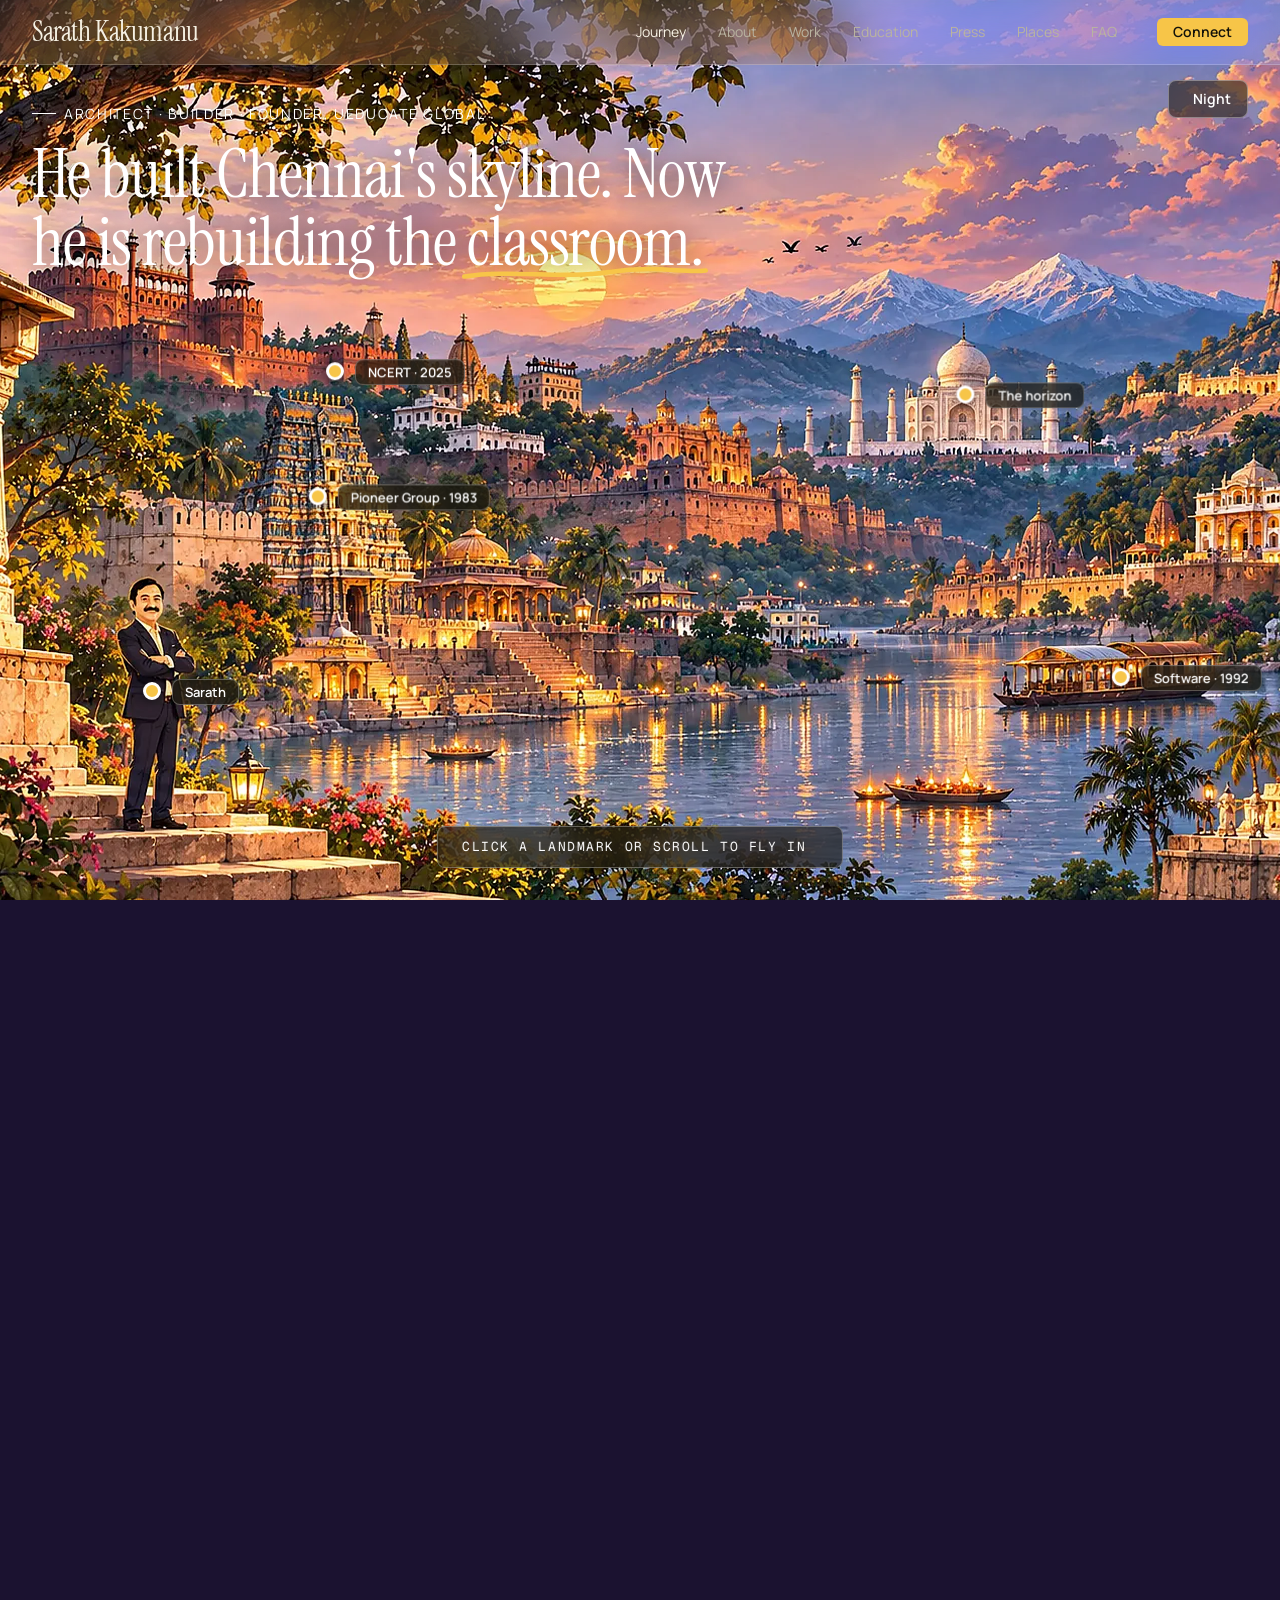
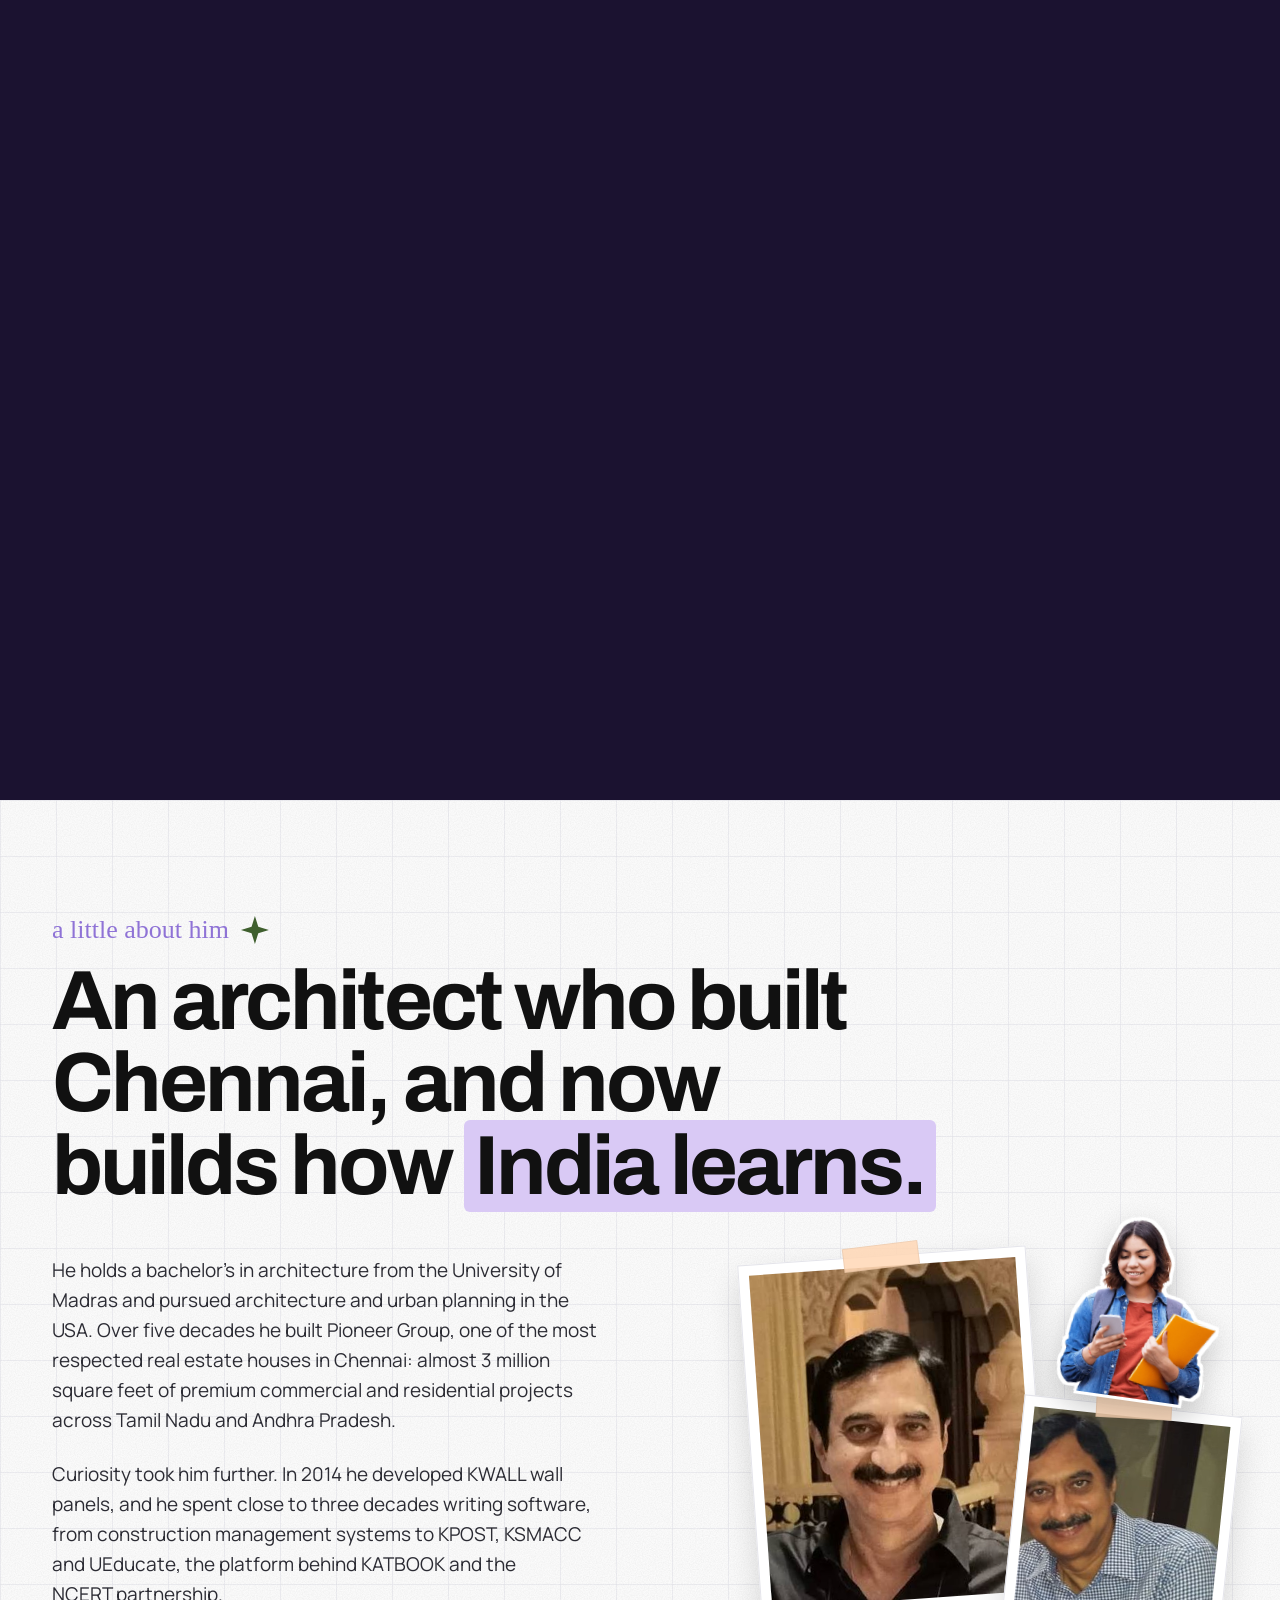
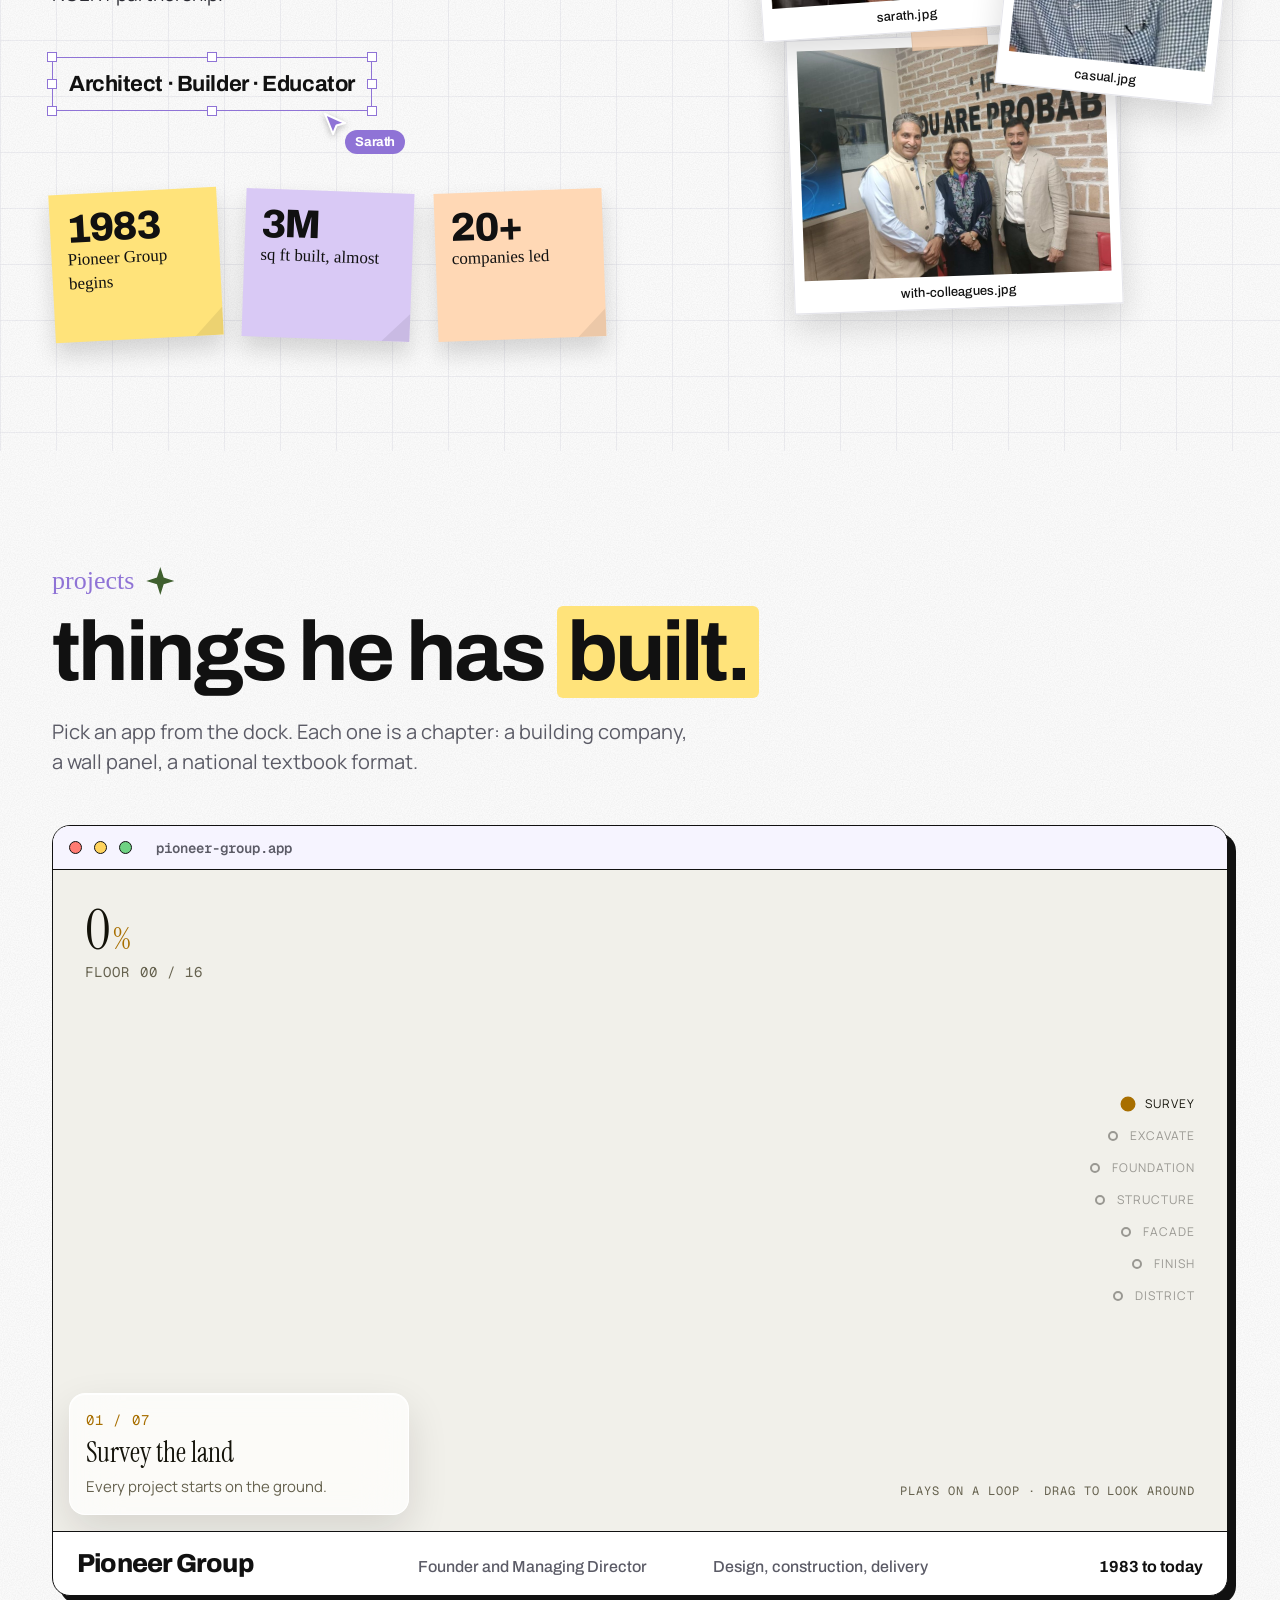
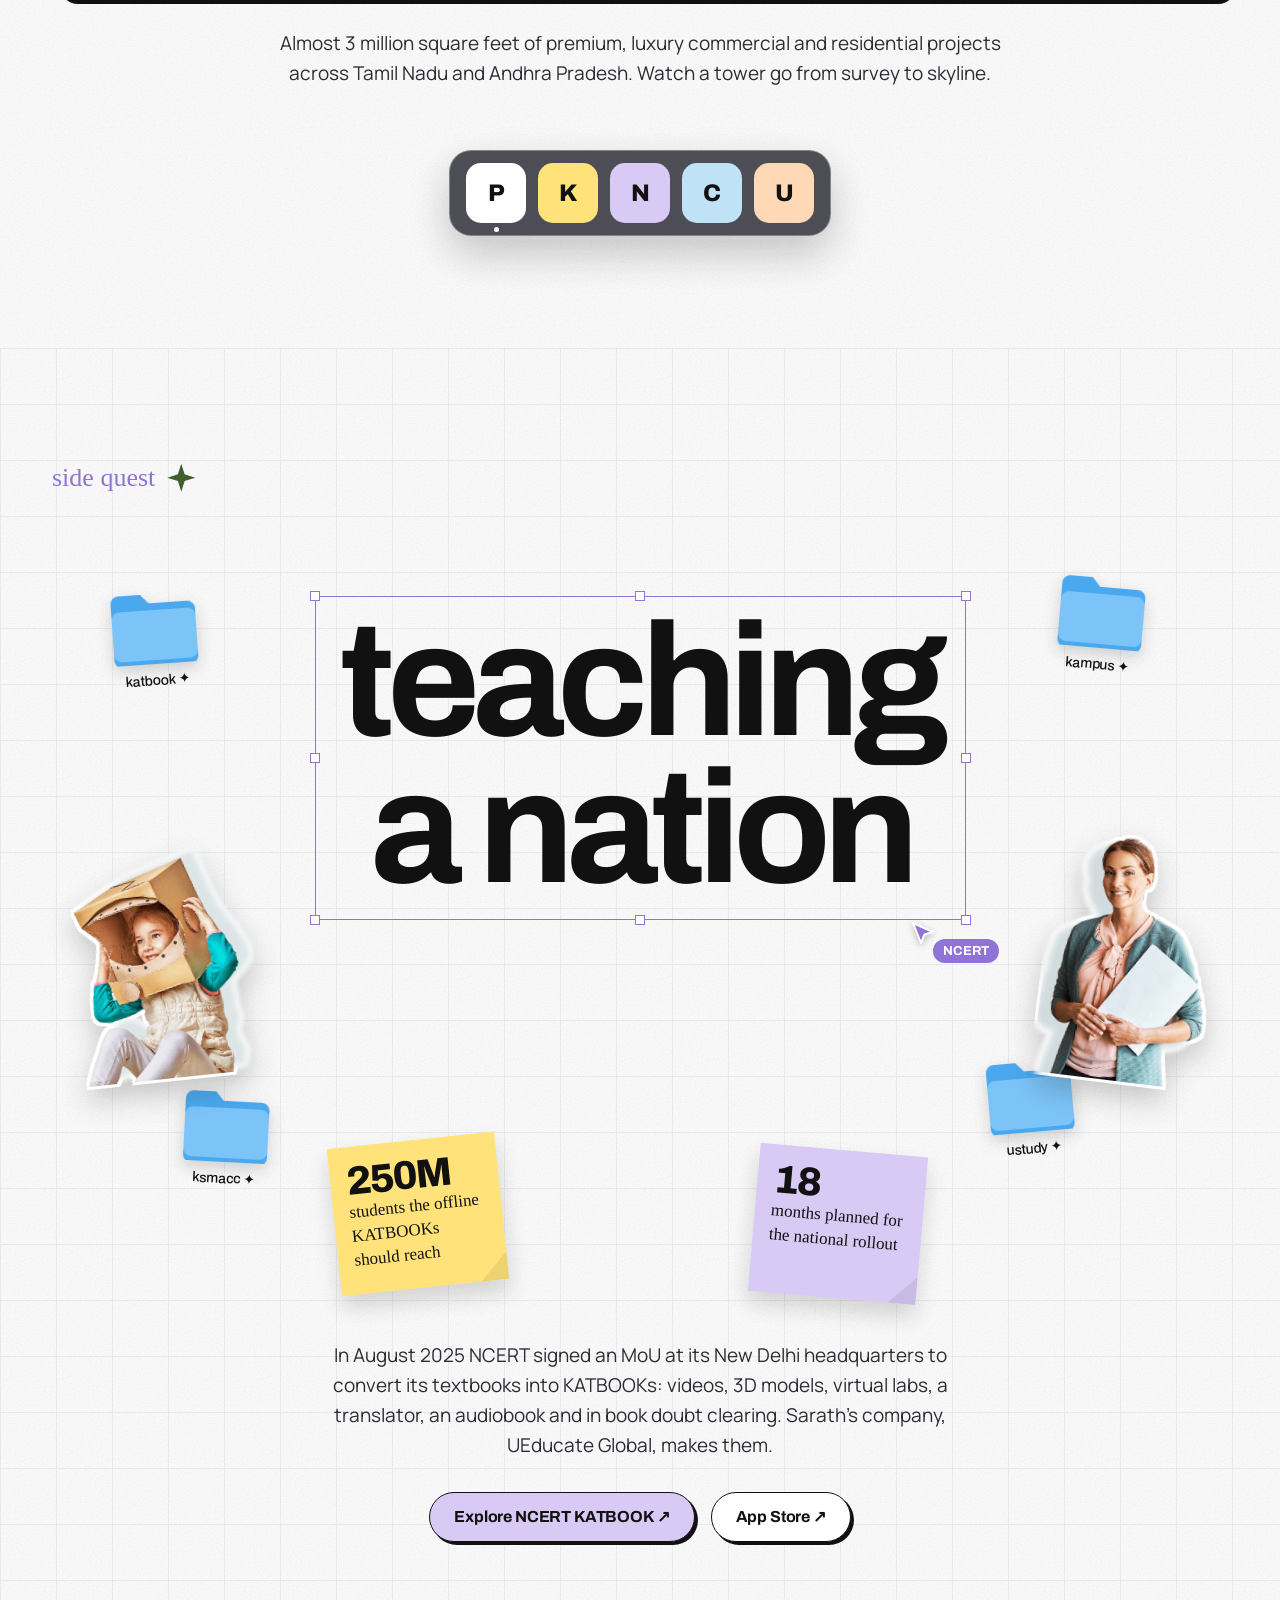
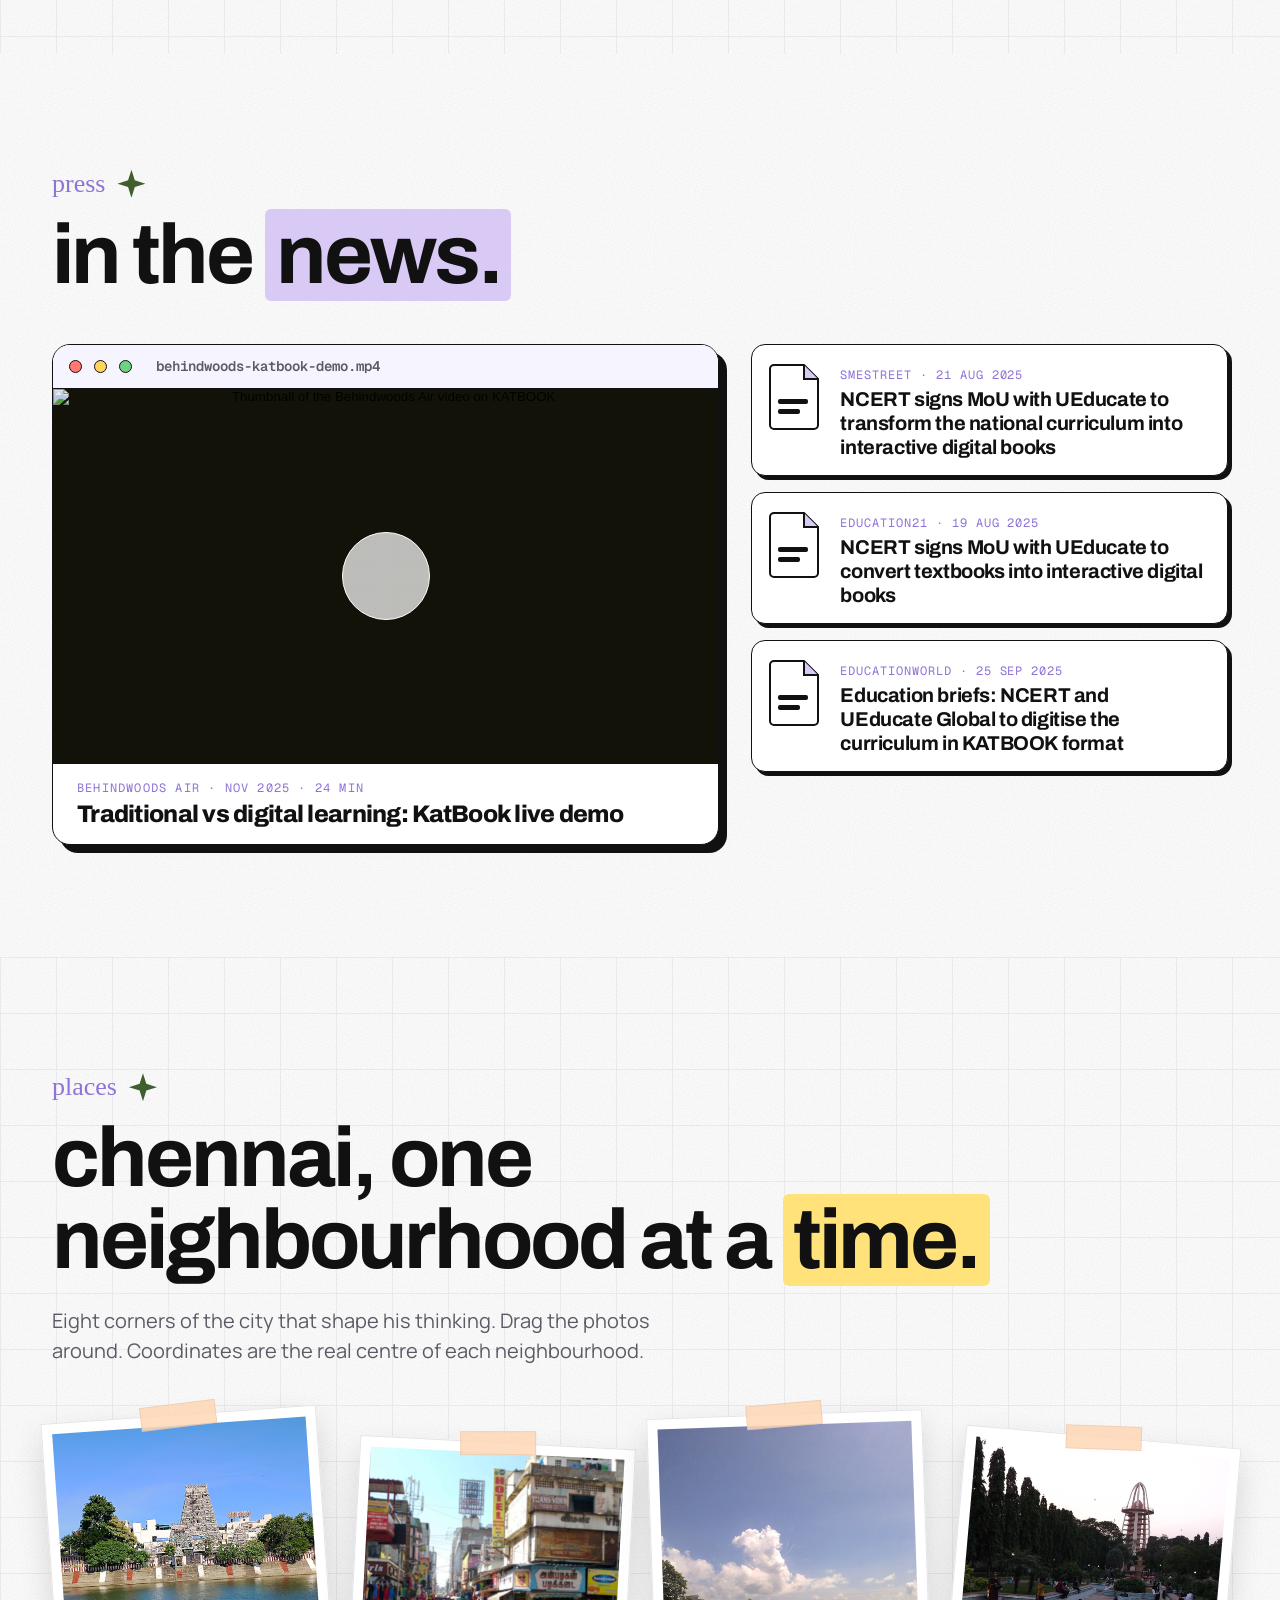
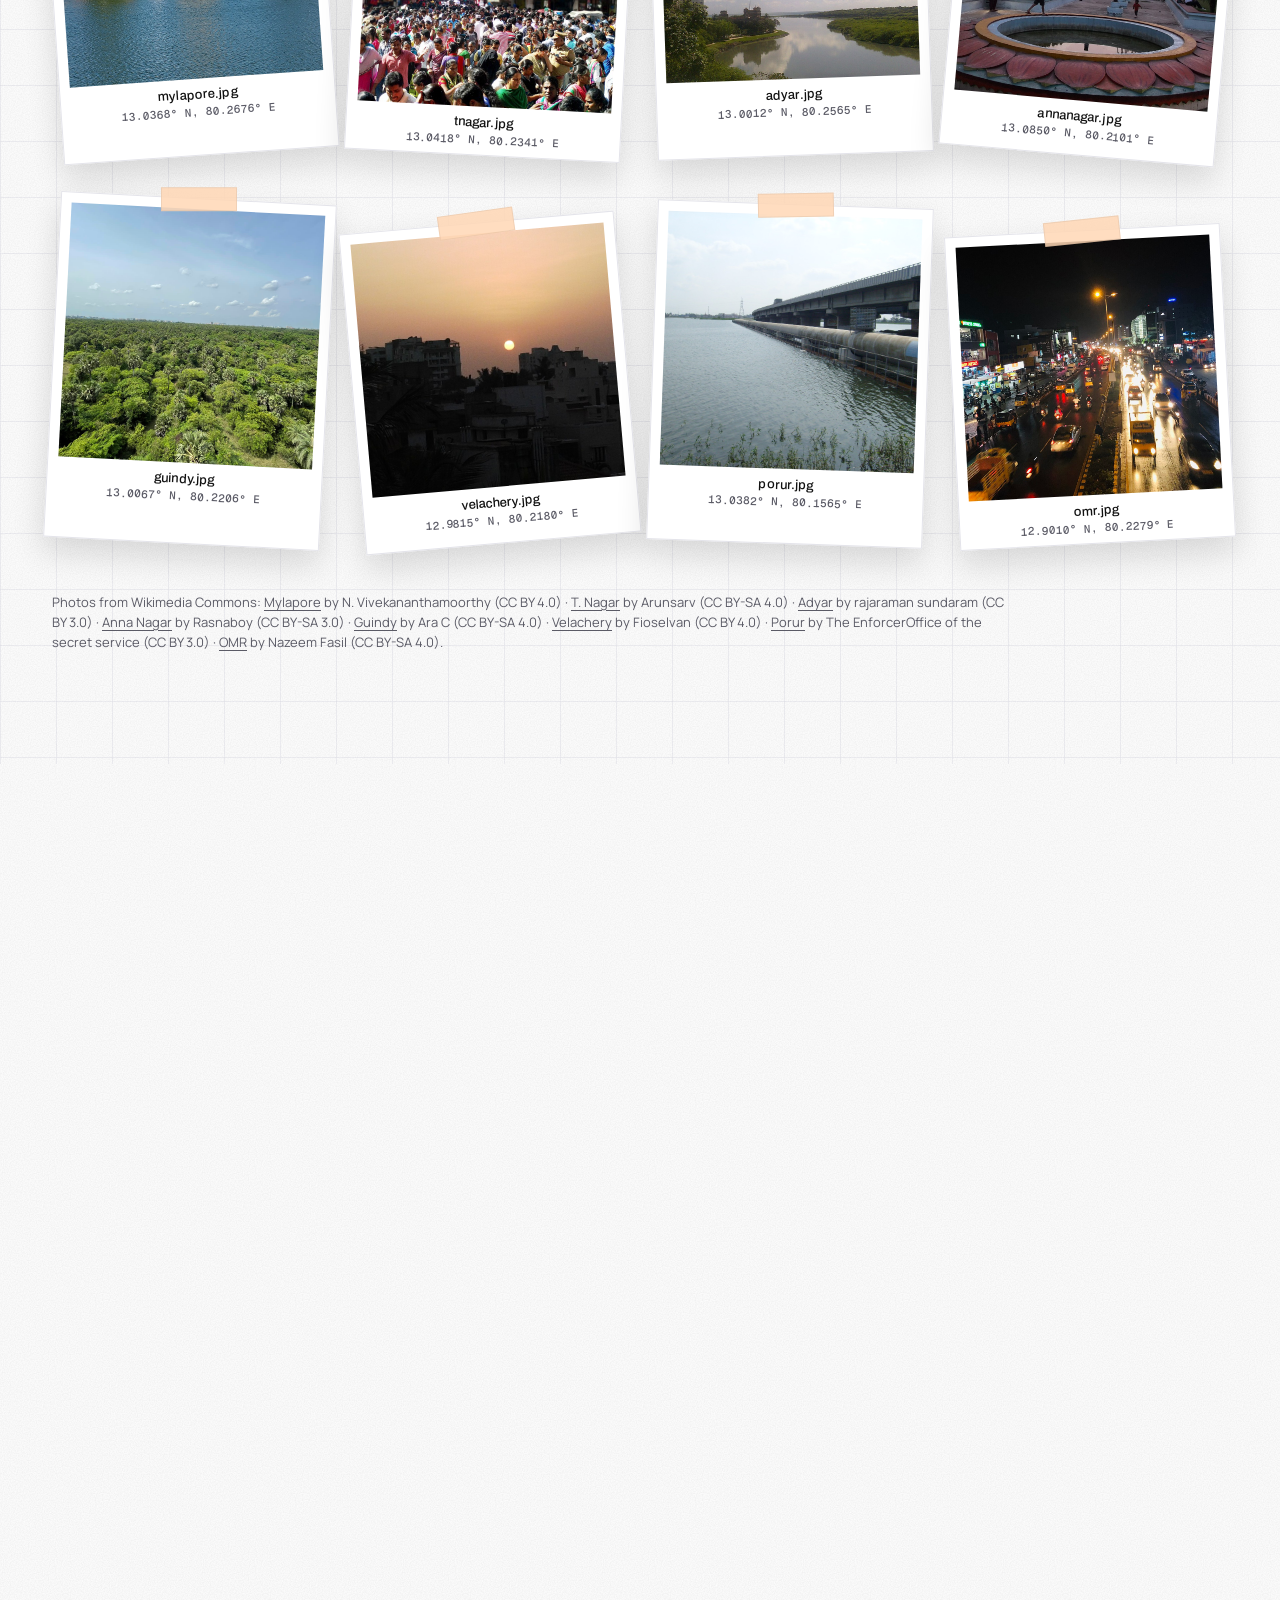
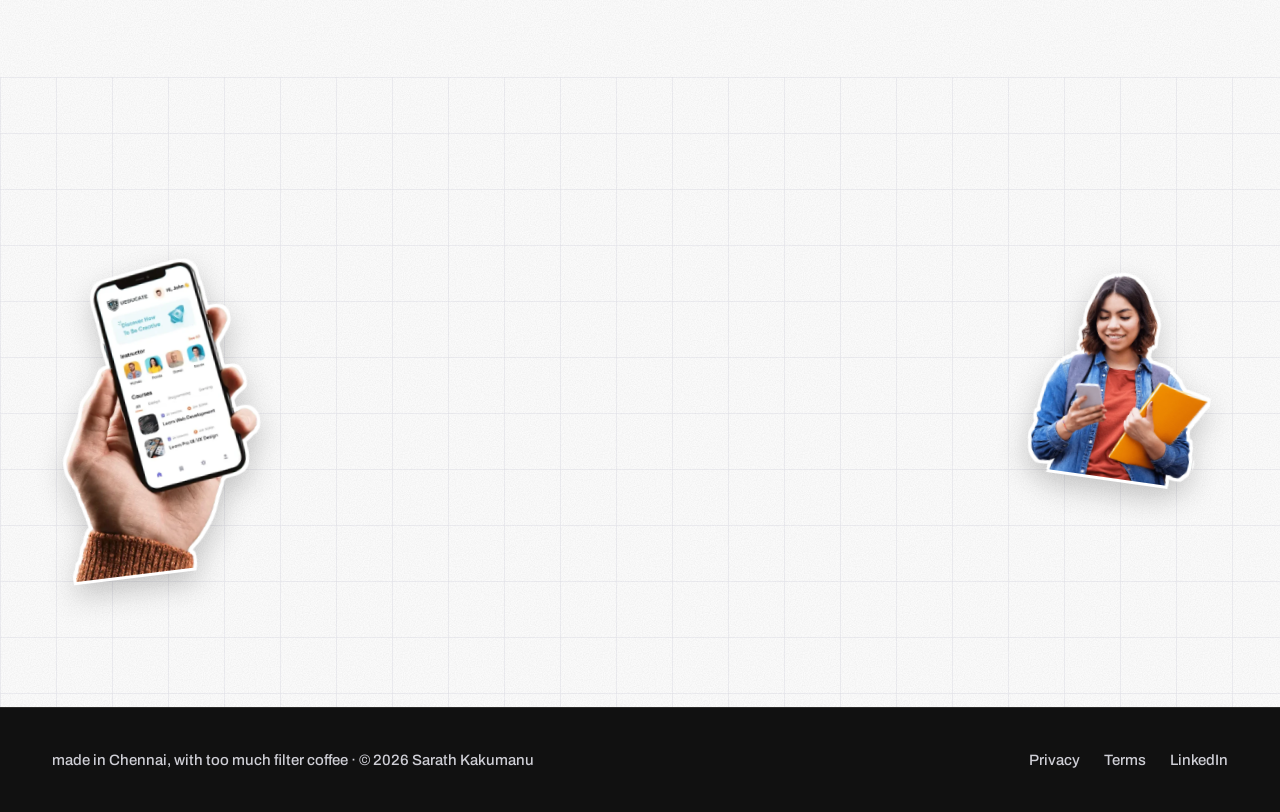
==== index.html @ 6de0c305 "Rebuild every section after the hero as a scrapbook desktop: graph paper, windows, dock, sticky note" ====
<!doctype html>
<html lang="en">
<head>
<meta charset="utf-8">
<meta name="viewport" content="width=device-width, initial-scale=1">
<title>Sarath Kakumanu | Architect, builder and education technologist</title>
<meta name="description" content="Sarath Kakumanu is an architect, the founder of Pioneer Group and the founder of UEducate Global, the Chennai company behind KATBOOK, the digital textbook format NCERT has signed an MoU to adopt.">
<meta property="og:title" content="Sarath Kakumanu | Architect, builder and education technologist">
<meta property="og:description" content="He built almost 3 million square feet in Chennai. Now he is turning NCERT textbooks into KATBOOKs.">
<meta property="og:type" content="website">
<meta property="og:image" content="assets/india-world.webp">
<meta name="theme-color" content="#131209">
<link rel="icon" href="data:image/svg+xml,%3Csvg xmlns='http://www.w3.org/2000/svg' viewBox='0 0 64 64'%3E%3Crect width='64' height='64' rx='14' fill='%23131209'/%3E%3Cpath d='M14 50V28L32 14l18 14v22H38V36H26v14z' fill='%23f7c548'/%3E%3C/svg%3E">
<link rel="preconnect" href="https://fonts.googleapis.com">
<link rel="preconnect" href="https://fonts.gstatic.com" crossorigin>
<link href="https://fonts.googleapis.com/css2?family=Instrument+Serif&family=Manrope:wght@400;500;600;700&family=Archivo:wght@400;500;600;700;800&family=Homemade+Apple&family=Geist+Mono:wght@400;500&display=swap" rel="stylesheet">
<script src="https://unpkg.com/@phosphor-icons/web@2.1.1"></script>
<link rel="stylesheet" href="site.css?v=9">
<link rel="stylesheet" href="scene.css?v=9">
<link rel="stylesheet" href="paper.css?v=3">
<link rel="stylesheet" href="world.css?v=9">
<link rel="stylesheet" href="build.css?v=9">
<script type="application/ld+json">
{"@context":"https://schema.org","@type":"Person","name":"Sarath Kakumanu","jobTitle":"Founder, Pioneer Group and UEducate Global","description":"Architect with over five decades of experience. Built almost 3 million square feet of premium commercial and residential projects in Tamil Nadu and Andhra Pradesh. Developer of KWALL wall panels. Founder of UEducate Global, the company behind the KATBOOK digital textbook format.","alumniOf":"University of Madras","homeLocation":{"@type":"Place","name":"Chennai, India"},"sameAs":["https://www.linkedin.com/in/ar-sarath-kakumanu-51269a45/"]}
</script>
</head>
<body>
<a class="skip" href="#main">Skip to content</a>

<header class="nav">
  <div class="nav-bar wrap">
    <a class="brand" href="#top" aria-label="Sarath Kakumanu, home">Sarath Kakumanu</a>
    <nav class="nav-links" aria-label="Primary">
      <a href="#top">Journey</a><a href="#about">About</a><a href="#work">Work</a><a href="#education">Education</a><a href="#press">Press</a><a href="#territory">Places</a><a href="#faq">FAQ</a>
    </nav>
    <a class="nav-cta" href="#connect">Connect</a>
    <button class="burger" aria-expanded="false" aria-controls="menu" aria-label="Open menu"><i></i><i></i></button>
  </div>
</header>
<div class="menu" id="menu" aria-hidden="true">
  <ul>
    <li><a href="#top"><span>Journey</span></a></li>
    <li><a href="#about"><span>About</span></a></li>
    <li><a href="#work"><span>Work</span></a></li>
    <li><a href="#education"><span>Education</span></a></li>
    <li><a href="#press"><span>Press</span></a></li>
    <li><a href="#territory"><span>Places</span></a></li>
    <li><a href="#connect"><span>Connect</span></a></li>
  </ul>
</div>

<main id="main">

<!-- WORLD HERO -->
<section class="world" id="top" data-nav="dark" aria-label="Sarath Kakumanu, a guided journey through his career">
  <div class="world-sticky" id="worldStage">
    <canvas class="w-canvas" id="wCanvas" role="img" aria-label="Illustrated vista of India at sunset: the Red Fort, a southern temple tower, the Taj Mahal, a hill fort and a lake, with Sarath Kakumanu standing on stone steps in the foreground"></canvas>
    <div class="pins" id="pins"></div>

    <div class="w-title" id="wTitle">
      <div class="wrap">
        <p class="eyebrow">Architect · Builder · Founder, UEducate Global</p>
        <p class="w-head">He built Chennai's skyline. Now he is rebuilding the <span class="hl">classroom.</span></p>
      </div>
    </div>

    <h1 class="w-name" id="wName"><span class="l">Sarath</span><span class="r">Kakumanu</span></h1>

    <article class="w-card" id="wCard" aria-live="polite"></article>

    <div class="w-ctrl"><button class="w-btn" id="wTime" type="button" aria-pressed="false"><i class="ph ph-moon"></i><span>Night</span></button></div>
    <ol class="w-dots" id="wDots" aria-label="Chapters"></ol>
    <div class="w-map" id="wMap" aria-hidden="true"><img src="assets/india-world-ext.webp" alt=""><i class="view"></i></div>
    <span class="w-cue mono" id="wCue">Click a landmark or scroll to fly in <i class="ph ph-arrow-down"></i></span>
  </div>
  <ol class="tour-list" aria-label="His story in chapters"></ol>
</section>

<!-- MARQUEE -->
<!-- ABOUT -->
<section class="pp grid about" id="about" data-nav="light">
  <div class="pp-wrap">
    <p class="script reveal">a little about him <span class="spark"></span></p>
    <h2 class="pp-h reveal" style="--d:80ms">An architect who built Chennai, and now builds how <span class="hl-l">India learns.</span></h2>
    <div class="about-grid">
      <div class="about-text">
        <p class="reveal">He holds a bachelor's in architecture from the University of Madras and pursued architecture and urban planning in the USA. Over five decades he built Pioneer Group, one of the most respected real estate houses in Chennai: almost 3 million square feet of premium commercial and residential projects across Tamil Nadu and Andhra Pradesh.</p>
        <p class="reveal">Curiosity took him further. In 2014 he developed KWALL wall panels, and he spent close to three decades writing software, from construction management systems to KPOST, KSMACC and UEducate, the platform behind KATBOOK and the NCERT partnership.</p>
        <div class="sel reveal">Architect · Builder · Educator<i></i><i></i><i></i><i></i><i></i><i></i><i></i><i></i><span class="cursor"><svg viewBox="0 0 28 28" aria-hidden="true"><path d="M4 2l20 9-8.5 2.5L12 22z" fill="#8f73d6" stroke="#fff" stroke-width="2" stroke-linejoin="round"/></svg><span>Sarath</span></span></div>
        <div class="notes">
          <div class="note reveal" style="--r:-3deg"><b>1983</b>Pioneer Group begins</div>
          <div class="note l reveal" style="--r:2deg;--d:80ms"><b>3M</b>sq ft built, almost</div>
          <div class="note p reveal" style="--r:-2deg;--d:160ms"><b>20+</b>companies led</div>
        </div>
      </div>
      <div class="collage">
        <figure class="polaroid drag reveal p1"><span class="tape"></span><img src="assets/sarath-portrait.jpg" alt="Smiling portrait of Sarath Kakumanu" loading="lazy"><figcaption>sarath.jpg</figcaption></figure>
        <figure class="polaroid drag reveal p2" style="--d:120ms"><span class="tape"></span><img src="assets/sarath-casual.jpg" alt="Sarath Kakumanu in a checked shirt" loading="lazy"><figcaption>casual.jpg</figcaption></figure>
        <figure class="polaroid drag reveal p3" style="--d:200ms"><span class="tape"></span><img src="assets/sarath-group.jpg" alt="Sarath Kakumanu with two colleagues in an office" loading="lazy"><figcaption>with-colleagues.jpg</figcaption></figure>
        <img class="st a sticker" src="assets/company/sticker-student.webp" alt="" loading="lazy" width="150">
      </div>
    </div>
  </div>
</section>

<!-- WORK -->
<section class="pp work" id="work" data-nav="light">
  <div class="pp-wrap">
    <p class="script reveal">projects <span class="spark"></span></p>
    <h2 class="pp-h reveal" style="--d:80ms">things he has <span class="hl-y">built.</span></h2>
    <p class="lede reveal" style="--d:140ms">Pick an app from the dock. Each one is a chapter: a building company, a wall panel, a national textbook format.</p>
    <div class="os">
      <div class="win reveal">
        <div class="win-bar"><i class="dot r"></i><i class="dot y"></i><i class="dot g"></i><span class="win-title" id="winTitle">pioneer-group.app</span></div>
        <div class="win-body">
          <div class="pane on" data-pane="0">
            <div class="build" id="build" data-loop>
              <div class="build-sticky">
                <canvas id="build3d" role="img" aria-label="A 3D tower being built on a Chennai plot, from survey and excavation to the finished building"></canvas>
                <div class="build-card swap"><p class="mono" id="bNum">01 / 07</p><h3 id="bTitle">Survey the land</h3><p id="bText">Every project starts on the ground.</p></div>
                <div class="build-hud"><div class="pct"><b id="bPct">0</b><span>%</span></div><p class="mono" id="bFloor">Floor 00 / 16</p></div>
                <ol class="build-phases" aria-hidden="true"><li class="on"><i></i><span>Survey</span></li><li><i></i><span>Excavate</span></li><li><i></i><span>Foundation</span></li><li><i></i><span>Structure</span></li><li><i></i><span>Facade</span></li><li><i></i><span>Finish</span></li><li><i></i><span>District</span></li></ol>
                <p class="build-hint mono">Plays on a loop · Drag to look around</p>
              </div>
            </div>
          </div>
          <div class="pane" data-pane="1"><svg class="kwall" viewBox="0 0 800 450" role="img" aria-label="Cross section of a KWALL lightweight hollow core wall panel">
  <rect x="120" y="90" width="560" height="190" rx="6" fill="#ffe37a" stroke="#111" stroke-width="2.5"/>
  <g fill="#fbfaff" stroke="#111" stroke-width="2.5">
    <rect x="150" y="116" width="82" height="138" rx="30"/><rect x="262" y="116" width="82" height="138" rx="30"/><rect x="374" y="116" width="82" height="138" rx="30"/><rect x="486" y="116" width="82" height="138" rx="30"/><rect x="598" y="116" width="52" height="138" rx="24"/>
  </g>
  <g stroke="#111" stroke-width="1.5" fill="none"><path d="M120 316v18M680 316v18M120 325h560"/><path d="M706 90h18M706 280h18M715 90v190"/></g>
  <text x="400" y="352" text-anchor="middle">panel width</text><text x="742" y="190" transform="rotate(90 742 190)" text-anchor="middle">thickness</text>
  <path d="M190 116 L168 66" stroke="#8f73d6" stroke-width="2"/><text x="82" y="58">hollow core, so it is light</text>
  <path d="M520 280 L560 330" stroke="#8f73d6" stroke-width="2" fill="none"/><text x="478" y="372">acoustic panel variants</text>
  <text x="26" y="424" style="font-size:12px;fill:#5b5b66">KWALL · developed 2014 · lightweight hollow core wall panel (illustration)</text>
</svg></div>
          <div class="pane" data-pane="2"><img class="fill" src="assets/company/ncert-official.webp" alt="UEducate announcement graphic: NCERT has entered into a landmark MoU with UEducate, shown beside a classroom using digital KATBOOKs" loading="lazy"></div>
          <div class="pane" data-pane="3"><img class="fill" src="assets/company/kampus-laptop.webp" alt="A teacher using a laptop for school management" loading="lazy"></div>
          <div class="pane" data-pane="4"><img class="fill" src="assets/company/katbook-tablet.webp" alt="A tablet showing the UEducate learning ecosystem" loading="lazy"></div>
        </div>
        <div class="win-foot"><b id="pTitle">Pioneer Group</b><span id="pRole">Founder and Managing Director</span><span id="pStack">Design, construction, delivery</span><span id="pYear">1983 to today</span></div>
      </div>
      <p class="pdesc" id="pDesc">Almost 3 million square feet of premium, luxury commercial and residential projects across Tamil Nadu and Andhra Pradesh. Watch a tower go from survey to skyline.</p>
      <nav class="dock" aria-label="Projects" id="dock">
        <button class="d0" type="button" aria-pressed="true" data-i="0" aria-label="Pioneer Group">P<span class="tip">Pioneer Group</span></button>
        <button class="d1" type="button" aria-pressed="false" data-i="1" aria-label="KWALL">K<span class="tip">KWALL</span></button>
        <button class="d2" type="button" aria-pressed="false" data-i="2" aria-label="KATBOOK with NCERT">N<span class="tip">KATBOOK × NCERT</span></button>
        <button class="d3" type="button" aria-pressed="false" data-i="3" aria-label="KAMPUS and KSMACC">C<span class="tip">KAMPUS · KSMACC</span></button>
        <button class="d4" type="button" aria-pressed="false" data-i="4" aria-label="USTUDY">U<span class="tip">USTUDY</span></button>
      </nav>
    </div>
  </div>
</section>

<!-- EDUCATION -->
<section class="pp grid edu" id="education" data-nav="light">
  <div class="pp-wrap">
    <p class="script reveal">side quest <span class="spark"></span></p>
    <div class="edu-board">
      <figure class="file f1 drag reveal"><svg viewBox="0 0 92 76" aria-hidden="true"><path d="M4 14a8 8 0 0 1 8-8h22l8 9h38a8 8 0 0 1 8 8v47a8 8 0 0 1-8 8H12a8 8 0 0 1-8-8z" fill="#4aa8ee"/><rect x="4" y="22" width="84" height="50" rx="8" fill="#7cc4f8"/></svg><figcaption>katbook ✦</figcaption></figure>
      <figure class="file f2 drag reveal" style="--d:80ms"><svg viewBox="0 0 92 76" aria-hidden="true"><path d="M4 14a8 8 0 0 1 8-8h22l8 9h38a8 8 0 0 1 8 8v47a8 8 0 0 1-8 8H12a8 8 0 0 1-8-8z" fill="#4aa8ee"/><rect x="4" y="22" width="84" height="50" rx="8" fill="#7cc4f8"/></svg><figcaption>kampus ✦</figcaption></figure>
      <figure class="file f3 drag reveal" style="--d:160ms"><svg viewBox="0 0 92 76" aria-hidden="true"><path d="M4 14a8 8 0 0 1 8-8h22l8 9h38a8 8 0 0 1 8 8v47a8 8 0 0 1-8 8H12a8 8 0 0 1-8-8z" fill="#4aa8ee"/><rect x="4" y="22" width="84" height="50" rx="8" fill="#7cc4f8"/></svg><figcaption>ksmacc ✦</figcaption></figure>
      <figure class="file f4 drag reveal" style="--d:240ms"><svg viewBox="0 0 92 76" aria-hidden="true"><path d="M4 14a8 8 0 0 1 8-8h22l8 9h38a8 8 0 0 1 8 8v47a8 8 0 0 1-8 8H12a8 8 0 0 1-8-8z" fill="#4aa8ee"/><rect x="4" y="22" width="84" height="50" rx="8" fill="#7cc4f8"/></svg><figcaption>ustudy ✦</figcaption></figure>
      <img class="stk a sticker" src="assets/company/sticker-teacher.webp" alt="" loading="lazy">
      <img class="stk b sticker" src="assets/company/sticker-kids.webp" alt="" loading="lazy">
      <div class="selbox">
        <div class="sel reveal"><h2 class="mega">teaching<br>a nation</h2><i></i><i></i><i></i><i></i><i></i><i></i><i></i><i></i><span class="cursor"><svg viewBox="0 0 28 28" aria-hidden="true"><path d="M4 2l20 9-8.5 2.5L12 22z" fill="#8f73d6" stroke="#fff" stroke-width="2" stroke-linejoin="round"/></svg><span>NCERT</span></span></div>
      </div>
      <div class="note n1 reveal" style="--r:-6deg"><b>250M</b>students the offline KATBOOKs should reach</div>
      <div class="note l n2 reveal" style="--r:5deg;--d:100ms"><b>18</b>months planned for the national rollout</div>
    </div>
    <p class="edu-copy reveal">In August 2025 NCERT signed an MoU at its New Delhi headquarters to convert its textbooks into KATBOOKs: videos, 3D models, virtual labs, a translator, an audiobook and in book doubt clearing. Sarath's company, UEducate Global, makes them.
      <span class="btns"><a class="pbtn" href="https://explorencertkatbook.com/?lang=en" target="_blank" rel="noopener">Explore NCERT KATBOOK ↗</a><a class="pbtn alt" href="https://apps.apple.com/in/app/ncert-katbook/id6753007971" target="_blank" rel="noopener">App Store ↗</a></span></p>
  </div>
</section>

<!-- PRESS -->
<section class="pp press" id="press" data-nav="light">
  <div class="pp-wrap">
    <p class="script reveal">press <span class="spark"></span></p>
    <h2 class="pp-h reveal" style="--d:80ms">in the <span class="hl-l">news.</span></h2>
    <div class="press-grid">
      <div class="win reveal">
        <div class="win-bar"><i class="dot r"></i><i class="dot y"></i><i class="dot g"></i><span class="win-title">behindwoods-katbook-demo.mp4</span></div>
        <figure class="yt">
          <button class="yt-btn" type="button" data-yt="QN-MqjNQ-3E" aria-label="Play video: KatBook live demo with Sarath Kakumanu on Behindwoods Air"><img src="https://i.ytimg.com/vi/QN-MqjNQ-3E/hqdefault.jpg" alt="Thumbnail of the Behindwoods Air video on KATBOOK" loading="lazy"><span class="yt-play"><i class="ph ph-play"></i></span></button>
          <figcaption><span class="mono">Behindwoods Air · Nov 2025 · 24 min</span><b>Traditional vs digital learning: KatBook live demo</b></figcaption>
        </figure>
      </div>
      <div class="docs">
        <a class="doc reveal" style="--d:80ms" href="https://smestreet.in/education/ncert-signs-mou-with-ueducate-to-transform-national-curriculum-into-interactive-digital-books-9684261" target="_blank" rel="noopener"><svg viewBox="0 0 56 70" aria-hidden="true"><path d="M6 4h30l14 14v46a4 4 0 0 1-4 4H6a4 4 0 0 1-4-4V8a4 4 0 0 1 4-4z" fill="#fff" stroke="#111" stroke-width="2"/><path d="M36 4v14h14" fill="#d9c9f5" stroke="#111" stroke-width="2"/><rect x="10" y="38" width="30" height="5" rx="2" fill="#111"/><rect x="10" y="48" width="22" height="5" rx="2" fill="#111"/></svg><div><span class="mono">SMEStreet · 21 Aug 2025</span><b>NCERT signs MoU with UEducate to transform the national curriculum into interactive digital books</b></div><i class="ph ph-arrow-up-right"></i></a>
        <a class="doc reveal" style="--d:160ms" href="https://education21.in/ncert-signs-mou-with-ueducate-to-convert-textbooks-into-interactive-digital-books/" target="_blank" rel="noopener"><svg viewBox="0 0 56 70" aria-hidden="true"><path d="M6 4h30l14 14v46a4 4 0 0 1-4 4H6a4 4 0 0 1-4-4V8a4 4 0 0 1 4-4z" fill="#fff" stroke="#111" stroke-width="2"/><path d="M36 4v14h14" fill="#d9c9f5" stroke="#111" stroke-width="2"/><rect x="10" y="38" width="30" height="5" rx="2" fill="#111"/><rect x="10" y="48" width="22" height="5" rx="2" fill="#111"/></svg><div><span class="mono">Education21 · 19 Aug 2025</span><b>NCERT signs MoU with UEducate to convert textbooks into interactive digital books</b></div><i class="ph ph-arrow-up-right"></i></a>
        <a class="doc reveal" style="--d:240ms" href="https://educationworld.in/education-briefs-49/" target="_blank" rel="noopener"><svg viewBox="0 0 56 70" aria-hidden="true"><path d="M6 4h30l14 14v46a4 4 0 0 1-4 4H6a4 4 0 0 1-4-4V8a4 4 0 0 1 4-4z" fill="#fff" stroke="#111" stroke-width="2"/><path d="M36 4v14h14" fill="#d9c9f5" stroke="#111" stroke-width="2"/><rect x="10" y="38" width="30" height="5" rx="2" fill="#111"/><rect x="10" y="48" width="22" height="5" rx="2" fill="#111"/></svg><div><span class="mono">EducationWorld · 25 Sep 2025</span><b>Education briefs: NCERT and UEducate Global to digitise the curriculum in KATBOOK format</b></div><i class="ph ph-arrow-up-right"></i></a>
      </div>
    </div>
  </div>
</section>

<!-- TERRITORY -->
<section class="pp grid terr" id="territory" data-nav="light">
  <div class="pp-wrap">
    <p class="script reveal">places <span class="spark"></span></p>
    <h2 class="pp-h reveal" style="--d:80ms">chennai, one neighbourhood at a <span class="hl-y">time.</span></h2>
    <p class="lede reveal" style="--d:140ms">Eight corners of the city that shape his thinking. Drag the photos around. Coordinates are the real centre of each neighbourhood.</p>
    <div class="scatter"><figure class="polaroid drag reveal" style="--d:0ms"><span class="tape"></span><img src="assets/places/mylapore.jpg" alt="Kapaleeshwarar Temple and its tank in Mylapore, Chennai" loading="lazy"><figcaption>mylapore.jpg</figcaption><small>13.0368° N, 80.2676° E</small></figure><figure class="polaroid drag reveal" style="--d:70ms"><span class="tape"></span><img src="assets/places/tnagar.jpg" alt="Crowded shopping street in T. Nagar, Chennai" loading="lazy"><figcaption>tnagar.jpg</figcaption><small>13.0418° N, 80.2341° E</small></figure><figure class="polaroid drag reveal" style="--d:140ms"><span class="tape"></span><img src="assets/places/adyar.jpg" alt="Adyar river estuary, Chennai" loading="lazy"><figcaption>adyar.jpg</figcaption><small>13.0012° N, 80.2565° E</small></figure><figure class="polaroid drag reveal" style="--d:210ms"><span class="tape"></span><img src="assets/places/annanagar.jpg" alt="Anna Nagar Tower Park, Chennai" loading="lazy"><figcaption>annanagar.jpg</figcaption><small>13.0850° N, 80.2101° E</small></figure><figure class="polaroid drag reveal" style="--d:0ms"><span class="tape"></span><img src="assets/places/guindy.jpg" alt="Green canopy of Guindy National Park, Chennai" loading="lazy"><figcaption>guindy.jpg</figcaption><small>13.0067° N, 80.2206° E</small></figure><figure class="polaroid drag reveal" style="--d:70ms"><span class="tape"></span><img src="assets/places/velachery.jpg" alt="Sunset over Velachery, Chennai" loading="lazy"><figcaption>velachery.jpg</figcaption><small>12.9815° N, 80.2180° E</small></figure><figure class="polaroid drag reveal" style="--d:140ms"><span class="tape"></span><img src="assets/places/porur.jpg" alt="Porur lake and flyover, Chennai" loading="lazy"><figcaption>porur.jpg</figcaption><small>13.0382° N, 80.1565° E</small></figure><figure class="polaroid drag reveal" style="--d:210ms"><span class="tape"></span><img src="assets/places/omr.jpg" alt="Evening traffic on Old Mahabalipuram Road, Chennai" loading="lazy"><figcaption>omr.jpg</figcaption><small>12.9010° N, 80.2279° E</small></figure></div>
    <p class="credits">Photos from Wikimedia Commons: <a href="https://commons.wikimedia.org/wiki/File:Kapaleeshwarar_Temple,_Mylapore,_Chennai,_India.jpg" target="_blank" rel="noopener">Mylapore</a> by N. Vivekananthamoorthy (CC BY 4.0) · <a href="https://commons.wikimedia.org/wiki/File:Diwali_Urban_Shopping,_Thiyagaraja_Nagar,_Chennai.jpg" target="_blank" rel="noopener">T. Nagar</a> by Arunsarv (CC BY-SA 4.0) · <a href="https://commons.wikimedia.org/wiki/File:River_adyar_estuary,chennai,tamilnadu_-_panoramio.jpg" target="_blank" rel="noopener">Adyar</a> by rajaraman sundaram (CC BY 3.0) · <a href="https://commons.wikimedia.org/wiki/File:Anna_Nagar_Tower_Park_From_Entrance_20Jan2013.jpg" target="_blank" rel="noopener">Anna Nagar</a> by Rasnaboy (CC BY-SA 3.0) · <a href="https://commons.wikimedia.org/wiki/File:View_of_Guindy_National_Park,_Chennai.png" target="_blank" rel="noopener">Guindy</a> by Ara C (CC BY-SA 4.0) · <a href="https://commons.wikimedia.org/wiki/File:Sunset_at_Velachery_Chennai.jpg" target="_blank" rel="noopener">Velachery</a> by Fioselvan (CC BY 4.0) · <a href="https://commons.wikimedia.org/wiki/File:Porur_Lake_and_flyover.jpg" target="_blank" rel="noopener">Porur</a> by The EnforcerOffice of the secret service (CC BY 3.0) · <a href="https://commons.wikimedia.org/wiki/File:Rajiv_Gandhi_IT_Expressway(OMR).jpg" target="_blank" rel="noopener">OMR</a> by Nazeem Fasil (CC BY-SA 4.0).</p>
  </div>
</section>

<!-- FAQ -->
<section class="pp faq" id="faq" data-nav="light">
  <div class="pp-wrap">
    <p class="script reveal">questions <span class="spark"></span></p>
    <h2 class="pp-h reveal" style="--d:80ms">what people <span class="hl-l">ask.</span></h2>
    <div class="win faqwin reveal">
      <div class="win-bar"><i class="dot r"></i><i class="dot y"></i><i class="dot g"></i><span class="win-title">faq.txt</span></div>
      <details open><summary>Who is Sarath Kakumanu?<i class="ph ph-plus"></i></summary><p>An architect by training, with a bachelor's from the University of Madras. He founded Pioneer Group in Chennai and later founded UEducate Global, which works with NCERT on digital textbooks.</p></details>
      <details><summary>What is KATBOOK?<i class="ph ph-plus"></i></summary><p>A digital book format from UEducate that wraps a textbook in concept videos, animations, 3D models, virtual labs, AI tools, a translator, a dictionary and an audiobook, with in book doubt clearing.</p></details>
      <details><summary>What is the NCERT partnership?<i class="ph ph-plus"></i></summary><p>In August 2025 NCERT signed an MoU with UEducate Global to convert its textbooks into KATBOOKs. Pilots begin in select states, followed by nationwide implementation over 18 months.</p></details>
      <details><summary>What did he build before education?<i class="ph ph-plus"></i></summary><p>Pioneer Group, with almost 3 million square feet of premium commercial and residential projects in Tamil Nadu and Andhra Pradesh, plus KWALL wall panels and construction software.</p></details>
      <details><summary>What is KWALL?<i class="ph ph-plus"></i></summary><p>A lightweight hollow core wall panel he developed in 2014, along with the machinery to manufacture different types of acoustic wall panels.</p></details>
      <details><summary>How can I reach him?<i class="ph ph-plus"></i></summary><p>Connect with Sarath on LinkedIn and send a short note about your project, school or idea.</p></details>
    </div>
  </div>
</section>

<!-- CONNECT -->
<section class="pp grid talk" id="connect" data-nav="light">
  <div class="pp-wrap">
    <img class="stk a sticker" src="assets/company/sticker-phone.webp" alt="" loading="lazy">
    <img class="stk b sticker" src="assets/company/sticker-student.webp" alt="" loading="lazy">
    <p class="script reveal">connection. presence. <span class="spark"></span></p>
    <h2 class="big reveal" style="--d:80ms">let's <span class="hl-y">talk</span></h2>
    <p class="sub reveal" style="--d:140ms">There is a place for every idea. A school, a project or something nobody has built yet.</p>
    <div class="btns reveal" style="--d:200ms"><a class="pbtn" href="https://www.linkedin.com/in/ar-sarath-kakumanu-51269a45/" target="_blank" rel="noopener"><i class="ph ph-linkedin-logo"></i>Connect with Sarath</a><a class="pbtn alt" href="#top">Back to the journey ↑</a></div>
  </div>
</section>
</main>

<footer class="pfoot" data-nav="dark">
  <div class="pp-wrap"><span>made in Chennai, with too much filter coffee · © 2026 Sarath Kakumanu</span><nav aria-label="Legal"><a href="privacy.html">Privacy</a><a href="terms.html">Terms</a><a href="https://www.linkedin.com/in/ar-sarath-kakumanu-51269a45/" target="_blank" rel="noopener">LinkedIn</a></nav></div>
</footer>

<script src="https://unpkg.com/three@0.149.0/build/three.min.js"></script>
<script src="build3d.js?v=8"></script>
<script src="main.js?v=10"></script>
<script src="paper.js?v=1"></script>
<script src="world.js?v=9"></script>
<script src="scene.js?v=8"></script>
</body>
</html>
---- site.css ----
/* Sarath Kakumanu personal site. Editorial layout, alternating dark and light sections, flat colours only. */
:root {
  --bg: #f7f6f1; --bg-2: #efede5; --bg-3: #ffffff; --bg-4: #e6e3d8; --line: #e1ded2;
  --ink: #131209; --ink-mute: #66624f; --brass: #a86f00;
  --s-25: 2px; --s-50: 4px; --s-75: 8px; --s-100: 12px; --s-200: 16px; --s-300: 24px;
  --s-400: 32px; --s-500: 40px; --s-600: 48px; --s-700: 64px; --s-800: 80px; --s-900: 96px;
  --ease: cubic-bezier(0.32, 0.72, 0, 1);
  --display: "Instrument Serif", "Times New Roman", serif;
  --pad: var(--s-200);
}
@media (min-width: 768px) { :root { --pad: var(--s-400); } }
/* Dark sections swap the palette */
[data-nav="dark"], .nav, .menu {
  --bg: #131209; --bg-2: #1c1b12; --bg-3: #1f1f1f; --bg-4: #272727; --line: rgba(246,241,227,.14);
  --ink: #f6f1e3; --ink-mute: #b9b3a0; --brass: #f7c548;
}

*, *::before, *::after { box-sizing: border-box; }
html { scroll-behavior: smooth; }
body { margin: 0; background: #f7f6f1; color: #131209; font-family: "Manrope", system-ui, sans-serif; font-size: 16px; line-height: 24px; -webkit-font-smoothing: antialiased; font-style: normal; }
h1, h2, h3, h4, p, dl, dd, figure { margin: 0; font-weight: 400; }
h1, h2, h3, h4 { text-wrap: balance; }
p, dd { text-wrap: pretty; }
a { color: inherit; text-decoration: none; }
img, video { display: block; max-width: 100%; }
ul, ol { list-style: none; margin: 0; padding: 0; }
.mono { font-family: "Geist Mono", ui-monospace, monospace; }
.wrap { width: 100%; max-width: 1280px; margin-inline: auto; padding-inline: var(--pad); }
.section { position: relative; padding-block: var(--s-800); background: var(--bg); color: var(--ink); }
@media (min-width: 768px) { .section { padding-block: 128px; } }
[data-nav="dark"].section { background: var(--bg); }
.section.terr, .section.faq, .section.moments { background: var(--bg-2); }
.section.work, .section.connect { background: #131209; }
:focus-visible { outline: 2px solid var(--brass); outline-offset: 4px; border-radius: 6px; }
.skip { position: absolute; left: var(--s-200); top: -80px; z-index: 100; background: #131209; color: #f6f1e3; padding: var(--s-75) var(--s-100); border-radius: 8px; font-size: 14px; line-height: 20px; font-weight: 600; transition: top .4s var(--ease); }
.skip:focus { top: var(--s-200); }

/* Type */
.display, h2.display, .statement, .hero-title, .mega-cta, .menu a, .brand, .nm, .tagline-text, .tile h3, .b-stat b, .stat b, .lot h3, .plain h1 { font-family: var(--display); font-weight: 400; letter-spacing: -.015em; }
.display { font-size: 48px; line-height: 1; max-width: 900px; }
@media (min-width: 768px) { .display { font-size: 80px; } }
.lead { margin-top: var(--s-300); font-size: 20px; line-height: 28px; color: var(--ink-mute); max-width: 680px; }
@media (min-width: 768px) { .lead { font-size: 22px; line-height: 32px; } }
.label { display: inline-flex; align-items: center; gap: var(--s-100); margin-bottom: var(--s-300); font-size: 14px; line-height: 20px; letter-spacing: .12em; text-transform: uppercase; color: var(--brass); }
.label .mono { padding: var(--s-25) var(--s-75); border: 1px solid currentColor; border-radius: 6px; letter-spacing: .06em; }
.eyebrow { display: inline-flex; align-items: center; gap: var(--s-75); font-size: 14px; line-height: 20px; letter-spacing: .12em; text-transform: uppercase; color: var(--brass); }
.eyebrow::before { content: ""; width: var(--s-300); height: 1px; background: currentColor; }

/* Buttons */
.btn { display: inline-flex; align-items: center; gap: var(--s-75); padding: var(--s-100) var(--s-300); border-radius: 8px; font-size: 16px; line-height: 24px; font-weight: 600; cursor: pointer; border: 1px solid transparent; transition: transform 500ms var(--ease), background 500ms var(--ease), color 500ms var(--ease), border-color 500ms var(--ease); }
@media (hover: hover) and (pointer: fine) { .btn:hover { transform: translateY(-2px); } }
.btn:active { transform: scale(.97); transition-duration: 120ms; }
.btn-gold { background: #f7c548; color: #131209; }
.btn-gold:hover { background: #f6f1e3; }
.btn-line { border-color: rgba(246,241,227,.45); color: #f6f1e3; }
.btn-line:hover { background: rgba(246,241,227,.12); }

/* Nav: flat full width glass */
.nav { position: fixed; top: 0; left: 0; right: 0; z-index: 60; color: var(--ink); background: rgba(255,255,255,.1); backdrop-filter: blur(28px) saturate(200%); -webkit-backdrop-filter: blur(28px) saturate(200%); border-bottom: 1px solid rgba(255,255,255,.2); transition: background 600ms var(--ease), border-color 600ms var(--ease), color 600ms var(--ease); }
.nav.on-light { background: rgba(247,246,241,.72); border-bottom-color: rgba(19,18,9,.08); --ink: #131209; --ink-mute: #66624f; --brass: #a86f00; }
.nav-bar { display: flex; align-items: center; justify-content: space-between; gap: var(--s-300); height: var(--s-700); }
.brand { font-size: 28px; line-height: 32px; }
.nav-links { display: none; gap: var(--s-400); font-size: 14px; line-height: 20px; margin-left: auto; margin-right: var(--s-200); }
.nav-links a { color: var(--ink-mute); transition: color 400ms var(--ease); }
.nav.on-light .nav-links a { color: rgba(19,18,9,.6); }
.nav-links a:hover, .nav-links a[aria-current="true"] { color: var(--ink); }
.nav-cta { display: none; padding: var(--s-50) var(--s-200); border-radius: 6px; font-size: 14px; line-height: 20px; font-weight: 600; background: #f7c548; color: #131209; transition: all 400ms var(--ease); }
.nav.on-light .nav-cta { background: #131209; color: #f7f6f1; }
.nav-cta:active { transform: scale(.97); transition-duration: 100ms; }
@media (min-width: 900px) { .nav-links { display: flex; } .nav-cta { display: inline-block; } .burger { display: none; } }
.burger { width: var(--s-600); height: var(--s-600); margin-right: calc(var(--s-100) * -1); border: 0; border-radius: 6px; background: transparent; position: relative; cursor: pointer; color: var(--ink); }
.burger i { position: absolute; left: 14px; width: 20px; height: 2px; background: currentColor; border-radius: 2px; transition: all 700ms var(--ease); }
.burger i:nth-child(1) { top: 18px; } .burger i:nth-child(2) { top: 28px; }
.burger[aria-expanded="true"] i:nth-child(1) { top: 23px; transform: rotate(45deg); }
.burger[aria-expanded="true"] i:nth-child(2) { top: 23px; transform: rotate(-45deg); }
.menu { position: fixed; inset: 0; z-index: 50; display: flex; flex-direction: column; justify-content: center; padding: var(--s-900) var(--pad); background: rgba(19,18,9,.86); backdrop-filter: blur(64px); -webkit-backdrop-filter: blur(64px); color: var(--ink); opacity: 0; visibility: hidden; transition: all 700ms var(--ease); }
.menu.open { opacity: 1; visibility: visible; }
.menu a { display: block; overflow: hidden; font-size: 64px; line-height: 1; padding-block: var(--s-75); }
.menu a span { display: inline-block; transform: translateY(64px); opacity: 0; transition: all 700ms var(--ease); }
.menu.open a span { transform: none; opacity: 1; }
.menu.open li:nth-child(1) span { transition-delay: 100ms; } .menu.open li:nth-child(2) span { transition-delay: 150ms; } .menu.open li:nth-child(3) span { transition-delay: 200ms; }
.menu.open li:nth-child(4) span { transition-delay: 250ms; } .menu.open li:nth-child(5) span { transition-delay: 300ms; } .menu.open li:nth-child(6) span { transition-delay: 350ms; }
.menu a:hover { color: var(--brass); }

/* Reveal */
.reveal { opacity: 0; transform: translateY(48px); filter: blur(10px); transition: opacity 900ms var(--ease), transform 900ms var(--ease), filter 900ms var(--ease); transition-delay: var(--d, 0ms); }
.reveal.in { opacity: 1; transform: none; filter: none; }

/* Hero: pinned stage, name sits behind the rising portrait */
.hero { position: relative; height: 340vh; background: #000; }
.hero-sticky { position: sticky; top: 0; height: 100svh; overflow: hidden; color: #f6f1e3; }
.hero-video { position: absolute; inset: 0; width: 100%; height: 100%; object-fit: cover; transform: scale(1.02); will-change: transform; }
.hero-shade { position: absolute; inset: 0; background: rgba(19,18,9,.5); }
.hero-intro { position: absolute; left: 0; right: 0; bottom: 0; padding-top: 144px; padding-bottom: var(--s-500); will-change: transform, opacity, filter; z-index: 3; }
.hero-title { margin-top: var(--s-200); font-size: 56px; line-height: 1; max-width: 1000px; color: #f6f1e3; }
@media (min-width: 768px) { .hero-title { font-size: 96px; } }
.hero-sub { margin-top: var(--s-300); font-size: 20px; line-height: 28px; max-width: 680px; color: rgba(246,241,227,.85); }
@media (min-width: 768px) { .hero-sub { font-size: 22px; line-height: 32px; } }
.hero-cta { margin-top: var(--s-400); display: flex; flex-wrap: wrap; gap: var(--s-100); }
@media (max-height: 760px) { .hero-intro { padding-top: 112px; padding-bottom: var(--s-300); } .hero-title { font-size: 48px; } .hero-sub { display: none; } .hero-cta { margin-top: var(--s-300); } }

.hero-name { position: absolute; inset: 0; z-index: 1; padding-inline: var(--pad); display: grid; grid-template-columns: 1fr minmax(220px, 31vw) 1fr; align-items: center; pointer-events: none; font-weight: 400; }
.nm { font-size: clamp(56px, 11vw, 190px); line-height: .9; color: #f6f1e3; opacity: 0; will-change: transform, opacity; letter-spacing: -.03em; }
.nm-l { justify-self: end; text-align: right; }
.nm-r { justify-self: start; grid-column: 3; }
.hero-portrait { position: absolute; z-index: 2; left: 50%; bottom: 0; height: 84svh; width: auto; max-width: none; transform: translate(-50%, 105%); will-change: transform; pointer-events: none; filter: drop-shadow(0 24px 48px rgba(0,0,0,.5)); }
.hero-role { position: absolute; z-index: 3; left: var(--pad); right: var(--pad); bottom: var(--s-300); display: flex; justify-content: space-between; gap: var(--s-200); font-size: 12px; line-height: 16px; letter-spacing: .14em; text-transform: uppercase; opacity: 0; color: #f6f1e3; }
@media (min-width: 768px) { .hero-role { bottom: var(--s-500); font-size: 14px; line-height: 20px; } }
.scrollcue { position: absolute; z-index: 3; right: var(--pad); top: 50%; display: none; align-items: center; gap: var(--s-75); font-size: 12px; line-height: 16px; letter-spacing: .14em; text-transform: uppercase; color: rgba(246,241,227,.7); writing-mode: vertical-rl; }
@media (min-width: 900px) { .scrollcue { display: inline-flex; } }
.scrollcue i { animation: nudge 2.4s var(--ease) infinite; }
@keyframes nudge { 50% { transform: translateY(8px); } }
@media (max-width: 799px) {
  .hero-name { grid-template-columns: 1fr; align-content: start; justify-items: center; padding-top: 16svh; }
  .nm { font-size: 17vw; grid-column: 1; justify-self: center; text-align: center; }
  .nm-r { grid-column: 1; }
  .hero-portrait { height: 64svh; }
}

/* Marquee */
.marquee { overflow: hidden; background: #131209; color: #f6f1e3; border-block: 1px solid rgba(246,241,227,.12); }
.marquee-track { display: flex; align-items: center; gap: var(--s-500); width: max-content; padding-block: var(--s-300); animation: marquee 38s linear infinite; font-family: var(--display); font-size: 36px; line-height: 40px; white-space: nowrap; }
.marquee-track i { width: 10px; height: 10px; border-radius: 9999px; background: #f7c548; flex-shrink: 0; }
@keyframes marquee { to { transform: translateX(-50%); } }

/* About */
.about-grid { display: grid; gap: var(--s-700); }
@media (min-width: 960px) { .about-grid { grid-template-columns: 7fr 5fr; gap: var(--s-800); align-items: start; } }
.statement { font-size: 40px; line-height: 44px; max-width: 760px; }
@media (min-width: 768px) { .statement { font-size: 64px; line-height: 1; } }
.about-cols { margin-top: var(--s-500); display: grid; gap: var(--s-300); color: var(--ink-mute); font-size: 18px; line-height: 28px; }
@media (min-width: 768px) { .about-cols { grid-template-columns: 1fr 1fr; gap: var(--s-400); } }
.facts { margin-top: var(--s-600); display: grid; gap: 0; border-top: 1px solid var(--line); }
.facts div { display: grid; grid-template-columns: 140px 1fr; gap: var(--s-200); padding-block: var(--s-200); border-bottom: 1px solid var(--line); align-items: baseline; }
.facts dt { font-size: 14px; line-height: 20px; letter-spacing: .08em; text-transform: uppercase; color: var(--brass); }
.facts dd { font-size: 18px; line-height: 28px; }
.about-photos { position: relative; padding-bottom: var(--s-700); }
@media (min-width: 960px) { .about-photos { position: sticky; top: 120px; } }
.about-photos figure { margin: 0; overflow: hidden; border-radius: 16px; background: var(--bg-4); will-change: transform; }
.about-photos img { width: 100%; height: 100%; object-fit: cover; }
.ph-a { width: 82%; margin-left: auto; aspect-ratio: 4 / 5; box-shadow: 0 24px 64px rgba(19,18,9,.18); }
.ph-b { position: absolute; left: 0; bottom: 0; width: 46%; aspect-ratio: 1 / 1; border: 6px solid #f7f6f1; border-radius: 16px; box-shadow: 0 24px 56px rgba(19,18,9,.2); }

/* Moments bento */
.bento-l { margin-top: var(--s-600); display: grid; gap: var(--s-200); }
@media (min-width: 900px) { .bento-l { grid-template-columns: 2fr 1fr; grid-template-rows: 1fr 1fr; } .b-photo { grid-row: 1 / span 2; } }
.b-photo { position: relative; overflow: hidden; border-radius: 16px; background: var(--bg-4); min-height: 320px; }
.b-photo img { width: 100%; height: 100%; object-fit: cover; object-position: 50% 30%; transition: transform 1400ms var(--ease); }
@media (hover: hover) and (pointer: fine) { .b-photo:hover img { transform: scale(1.04); } }
.b-photo figcaption { position: absolute; left: var(--s-200); bottom: var(--s-200); padding: var(--s-75) var(--s-200); border-radius: 8px; background: rgba(255,255,255,.7); backdrop-filter: blur(20px); -webkit-backdrop-filter: blur(20px); border: 1px solid rgba(255,255,255,.9); font-size: 12px; line-height: 16px; letter-spacing: .1em; text-transform: uppercase; color: var(--ink); }
.b-stat { display: flex; flex-direction: column; justify-content: space-between; gap: var(--s-300); padding: var(--s-400); border-radius: 16px; background: rgba(255,255,255,.62); backdrop-filter: blur(24px) saturate(180%); -webkit-backdrop-filter: blur(24px) saturate(180%); border: 1px solid #fff; box-shadow: 0 1px 0 #fff inset, 0 12px 32px rgba(19,18,9,.06); }
.b-stat b { font-size: 96px; line-height: 1; color: var(--ink); }
.b-stat span { font-size: 16px; line-height: 24px; color: var(--ink-mute); max-width: 280px; }

/* Tagline */
.tagline { padding-block: 128px; }
.tagline-text { font-size: 48px; line-height: 1; max-width: 1100px; }
@media (min-width: 768px) { .tagline-text { font-size: 96px; } }
.tagline-text .w { color: rgba(19,18,9,.18); transition: color 700ms var(--ease); }
.tagline-text .w.on { color: var(--ink); }
.tagline-text .w.hl.on { color: var(--brass); }

/* Work (dark) and bento */
.work .display, .connect .mega-cta { color: var(--ink); }
.bento-d { margin-top: var(--s-600); display: grid; gap: var(--s-200); }
@media (min-width: 900px) { .bento-d { grid-template-columns: repeat(12, 1fr); } .t-kwall { grid-column: span 7; grid-row: span 2; } .bento-d .tile:not(.t-kwall):not(.t-wide) { grid-column: span 5; } .t-wide { grid-column: span 12; } }
.tile { position: relative; padding: var(--s-400); border-radius: 16px; background: rgba(246,241,227,.05); border: 1px solid rgba(246,241,227,.12); backdrop-filter: blur(24px); -webkit-backdrop-filter: blur(24px); color: var(--ink); transition: border-color 600ms var(--ease), transform 600ms var(--ease), background 600ms var(--ease); }
@media (hover: hover) and (pointer: fine) { .tile:hover { border-color: #f7c548; transform: translateY(-4px); background: rgba(246,241,227,.08); } }
.tile > i { font-size: 32px; color: #f7c548; }
.tile h4 { margin-top: var(--s-300); font-family: var(--display); font-size: 36px; line-height: 40px; }
.tile p { margin-top: var(--s-100); color: var(--ink-mute); font-size: 18px; line-height: 28px; max-width: 520px; }
.t-kwall { display: flex; flex-direction: column; justify-content: flex-end; min-height: 440px; background: #f7c548; border-color: #f7c548; color: #131209; }
.t-kwall .mono { font-size: 14px; line-height: 20px; letter-spacing: .1em; color: #131209; }
.t-kwall h3 { margin-top: auto; font-size: 120px; line-height: .9; letter-spacing: -.03em; }
@media (min-width: 768px) { .t-kwall h3 { font-size: 200px; } }
.t-kwall p { color: #3a3416; }
.t-kwall > i { position: absolute; top: var(--s-400); right: var(--s-400); color: #131209; font-size: 40px; }
@media (hover: hover) and (pointer: fine) { .t-kwall:hover { background: #f7c548; } }

/* Territory */
.plots { margin-top: var(--s-600); display: grid; gap: var(--s-200); grid-template-columns: 1fr; }
@media (min-width: 640px) { .plots { grid-template-columns: repeat(2, 1fr); } }
@media (min-width: 1000px) { .plots { grid-template-columns: repeat(4, 1fr); } }
.lot { overflow: hidden; border-radius: 16px; background: rgba(255,255,255,.62); backdrop-filter: blur(24px) saturate(180%); -webkit-backdrop-filter: blur(24px) saturate(180%); border: 1px solid #fff; box-shadow: 0 1px 0 #fff inset, 0 12px 32px rgba(19,18,9,.06); transition: transform 600ms var(--ease), box-shadow 600ms var(--ease); }
@media (hover: hover) and (pointer: fine) { .lot:hover { transform: translateY(-4px); box-shadow: 0 1px 0 #fff inset, 0 20px 48px rgba(19,18,9,.12); } }
.lot-img { margin: 0; aspect-ratio: 4 / 3; overflow: hidden; background: var(--bg-4); }
.lot-img img { width: 100%; height: 100%; object-fit: cover; transition: transform 1200ms var(--ease); }
@media (hover: hover) and (pointer: fine) { .lot:hover .lot-img img { transform: scale(1.06); } }
.lot-body { padding: var(--s-300); }
.lot-body .n { display: flex; justify-content: space-between; font-size: 12px; line-height: 16px; color: var(--ink-mute); }
.lot h3 { margin-top: var(--s-200); font-size: 36px; line-height: 40px; }
.lot p { margin-top: var(--s-75); color: var(--ink-mute); font-size: 16px; line-height: 24px; }
.lot .c { margin-top: var(--s-200); font-size: 14px; line-height: 20px; color: var(--brass); }
.credits { margin-top: var(--s-400); font-size: 14px; line-height: 20px; color: var(--ink-mute); max-width: 1000px; }
.credits a { text-decoration: underline; text-underline-offset: 3px; }

/* FAQ */
.faq-list { margin-top: var(--s-600); max-width: 860px; }
.faq-list details { border-bottom: 1px solid var(--line); padding-block: var(--s-300); }
.faq-list summary { cursor: pointer; display: flex; justify-content: space-between; align-items: center; gap: var(--s-200); font-family: var(--display); font-size: 30px; line-height: 36px; list-style: none; }
.faq-list summary::-webkit-details-marker { display: none; }
.faq-list summary i { color: var(--brass); font-size: 24px; flex-shrink: 0; transition: transform 600ms var(--ease); }
.faq-list details[open] summary i { transform: rotate(45deg); }
.faq-list details p { margin-top: var(--s-100); color: var(--ink-mute); font-size: 18px; line-height: 28px; max-width: 680px; }

/* Connect and footer */
.mega-cta { font-size: 56px; line-height: 1; max-width: 1000px; }
@media (min-width: 768px) { .mega-cta { font-size: 112px; } }
.connect .hero-cta { margin-top: var(--s-500); }
.risk { margin-top: var(--s-300); font-size: 14px; line-height: 20px; color: var(--ink-mute); }
footer { position: relative; overflow: hidden; background: #131209; color: #b9b3a0; padding-top: var(--s-500); font-size: 16px; line-height: 24px; border-top: 1px solid rgba(246,241,227,.12); }
.foot { display: flex; flex-wrap: wrap; justify-content: space-between; gap: var(--s-200); }
.foot nav { display: flex; gap: var(--s-300); }
footer a:hover { color: #f6f1e3; }
.foot-name { margin: var(--s-400) 0 0; font-family: var(--display); font-size: 17vw; line-height: .85; letter-spacing: -.04em; color: #1f1f1f; white-space: nowrap; text-align: center; transform: translateY(8%); user-select: none; }

/* 404 and legal pages */
.plain { min-height: 100svh; display: grid; place-items: center; padding: var(--s-900) var(--pad); text-align: center; background: #131209; color: #f6f1e3; }
.plain h1 { font-size: 64px; line-height: 1; max-width: 680px; margin: var(--s-200) auto var(--s-300); }
.plain p { color: #b9b3a0; max-width: 680px; margin-inline: auto; margin-bottom: var(--s-400); }
.plain .btn-primary { background: #f7c548; color: #131209; }

@media (prefers-reduced-motion: reduce) {
  *, *::before, *::after { transition-duration: 1ms !important; animation: none !important; }
  .reveal { opacity: 1; transform: none; filter: none; }
  html { scroll-behavior: auto; }
}
@media (prefers-reduced-transparency: reduce) { .nav, .menu, .tile, .lot, .b-stat { backdrop-filter: none; -webkit-backdrop-filter: none; } .nav { background: #131209; } .nav.on-light { background: #f7f6f1; } }
@media (max-width: 599px) { .hero-role { display: none; } }

/* Education tile */
.t-edu { display: grid; gap: var(--s-100); align-content: start; }
.t-edu .mono { margin-top: var(--s-300); font-size: 14px; line-height: 20px; letter-spacing: .1em; text-transform: uppercase; color: #f7c548; }
.t-edu h4 { margin-top: var(--s-75); font-size: 56px; line-height: 1; }
@media (min-width: 768px) { .t-edu h4 { font-size: 80px; } }
.tile-link { display: inline-flex; align-items: center; gap: var(--s-75); margin-top: var(--s-200); font-size: 16px; line-height: 24px; font-weight: 600; color: #f7c548; transition: gap 500ms var(--ease); }
.tile-link:hover { gap: var(--s-100); }
.tile-link i { font-size: 18px; }

/* Education section (dark) */
.edu .display { color: var(--ink); }
.edu-top { margin-top: var(--s-600); display: grid; gap: var(--s-200); }
@media (min-width: 960px) { .edu-top { grid-template-columns: 7fr 5fr; } }
.ncert-card { padding: var(--s-400); border-radius: 16px; background: #f7c548; color: #131209; }
@media (min-width: 768px) { .ncert-card { padding: var(--s-600); } }
.ncert-card .mono { font-size: 14px; line-height: 20px; letter-spacing: .1em; text-transform: uppercase; }
.ncert-card h3 { margin-top: var(--s-200); font-family: var(--display); font-size: 40px; line-height: 40px; letter-spacing: -.015em; }
@media (min-width: 768px) { .ncert-card h3 { font-size: 64px; line-height: 1; } }
.ncert-card > p:not(.mono) { margin-top: var(--s-300); font-size: 18px; line-height: 28px; color: #3a3416; max-width: 620px; }
.chips-d { margin-top: var(--s-300); display: flex; flex-wrap: wrap; gap: var(--s-75); }
.chips-d li { padding: var(--s-50) var(--s-200); border-radius: 8px; border: 1px solid rgba(19,18,9,.35); font-size: 14px; line-height: 20px; font-weight: 600; }
.ncert-card .hero-cta { margin-top: var(--s-400); }
.ncert-card .btn-gold { background: #131209; color: #f7c548; }
.ncert-card .btn-gold:hover { background: #1f1f1f; color: #fff; }
.ncert-card .btn-line { border-color: rgba(19,18,9,.45); color: #131209; }
.ncert-card .btn-line:hover { background: rgba(19,18,9,.08); }
.edu-stats { display: grid; gap: var(--s-200); }
.e-stat { display: flex; flex-direction: column; justify-content: space-between; gap: var(--s-300); padding: var(--s-400); border-radius: 16px; background: rgba(246,241,227,.05); border: 1px solid rgba(246,241,227,.12); backdrop-filter: blur(24px); -webkit-backdrop-filter: blur(24px); min-height: 200px; }
.e-stat b { font-family: var(--display); font-weight: 400; font-size: 96px; line-height: 1; color: #f7c548; letter-spacing: -.03em; }
@media (min-width: 768px) { .e-stat b { font-size: 120px; } }
.e-stat span { font-size: 18px; line-height: 28px; color: var(--ink-mute); max-width: 360px; }
.eco-title { margin-top: var(--s-700); font-family: var(--display); font-weight: 400; font-size: 40px; line-height: 40px; color: var(--ink); }
.eco { margin-top: var(--s-300); display: grid; gap: var(--s-200); }
@media (min-width: 700px) { .eco { grid-template-columns: repeat(2, 1fr); } }
@media (min-width: 1100px) { .eco { grid-template-columns: repeat(4, 1fr); } }
.credits-d { margin-top: var(--s-400); font-size: 14px; line-height: 20px; color: var(--ink-mute); }

/* Press (light) */
.press-grid { margin-top: var(--s-600); display: grid; gap: var(--s-300); }
@media (min-width: 960px) { .press-grid { grid-template-columns: 7fr 5fr; align-items: start; } }
.yt { margin: 0; }
.yt-btn { position: relative; display: block; width: 100%; aspect-ratio: 16 / 9; padding: 0; border: 0; border-radius: 16px; overflow: hidden; background: #131209; cursor: pointer; box-shadow: 0 24px 64px rgba(19,18,9,.2); }
.yt-btn img { width: 100%; height: 100%; object-fit: cover; transition: transform 1200ms var(--ease), opacity 600ms var(--ease); opacity: .92; }
.yt-play { position: absolute; left: 50%; top: 50%; width: 88px; height: 88px; margin: -44px 0 0 -44px; display: grid; place-items: center; border-radius: 9999px; background: rgba(255,255,255,.72); backdrop-filter: blur(20px); -webkit-backdrop-filter: blur(20px); border: 1px solid #fff; font-size: 36px; color: #131209; transition: transform 500ms var(--ease); }
@media (hover: hover) and (pointer: fine) { .yt-btn:hover img { transform: scale(1.04); } .yt-btn:hover .yt-play { transform: scale(1.08); } }
.yt-btn:active .yt-play { transform: scale(.96); }
.yt iframe { width: 100%; aspect-ratio: 16 / 9; border: 0; border-radius: 16px; display: block; background: #000; }
.yt figcaption { margin-top: var(--s-200); display: grid; gap: var(--s-50); }
.yt figcaption .mono { font-size: 12px; line-height: 16px; letter-spacing: .1em; text-transform: uppercase; color: var(--brass); }
.yt figcaption b { font-family: var(--display); font-weight: 400; font-size: 30px; line-height: 36px; }
.arts { display: grid; gap: var(--s-200); }
.art { position: relative; display: grid; gap: var(--s-75); padding: var(--s-300) var(--s-600) var(--s-300) var(--s-300); border-radius: 16px; background: rgba(255,255,255,.62); backdrop-filter: blur(24px) saturate(180%); -webkit-backdrop-filter: blur(24px) saturate(180%); border: 1px solid #fff; box-shadow: 0 1px 0 #fff inset, 0 12px 32px rgba(19,18,9,.06); transition: transform 600ms var(--ease), box-shadow 600ms var(--ease); }
.art .mono { font-size: 12px; line-height: 16px; letter-spacing: .1em; text-transform: uppercase; color: var(--brass); }
.art b { font-family: var(--display); font-weight: 400; font-size: 24px; line-height: 28px; }
.art > i { position: absolute; right: var(--s-300); top: var(--s-300); font-size: 24px; color: var(--ink-mute); transition: transform 500ms var(--ease), color 500ms var(--ease); }
@media (hover: hover) and (pointer: fine) { .art:hover { transform: translateY(-4px); box-shadow: 0 1px 0 #fff inset, 0 20px 48px rgba(19,18,9,.12); } .art:hover > i { transform: translate(3px, -3px); color: var(--brass); } }
---- scene.css ----
/* Full bleed scroll scene, career timeline and scroll progress. Flat colours only, no gradients. */

/* Scroll progress bar */
.progress { position: fixed; top: 0; left: 0; right: 0; height: 2px; z-index: 80; background: #f7c548; transform-origin: 0 50%; transform: scaleX(0); pointer-events: none; }

/* Scene: video covers the whole section and is scrubbed by scroll */
.scene { position: relative; height: 420vh; background: #000; }
.scene-sticky { position: sticky; top: 0; height: 100svh; overflow: hidden; }
.scene-video { position: absolute; inset: 0; width: 100%; height: 100%; object-fit: cover; transform: scale(1.12); will-change: transform; }
.scene-scrim { position: absolute; inset: 0; background: rgba(6,6,4,.22); }
.scene-rail { position: absolute; right: var(--pad); top: 50%; width: 2px; height: 160px; margin-top: -80px; background: rgba(255,255,255,.35); z-index: 3; }
.scene-rail i { position: absolute; inset: 0; background: #f7c548; transform-origin: 50% 0; transform: scaleY(0); }
.scene-count { position: absolute; right: var(--pad); bottom: var(--s-400); z-index: 3; font-size: 14px; line-height: 20px; letter-spacing: .1em; color: #fff; }
.scene-count span { color: #f7c548; }

.beat { position: absolute; z-index: 2; left: var(--pad); right: var(--pad); bottom: var(--s-700); max-width: 560px; padding: var(--s-400); border-radius: 16px; opacity: 0; will-change: transform, opacity, filter;
  background: rgba(255,255,255,.74); backdrop-filter: blur(28px) saturate(180%); -webkit-backdrop-filter: blur(28px) saturate(180%);
  border: 1px solid rgba(255,255,255,.9); box-shadow: 0 1px 0 rgba(255,255,255,.9) inset, 0 24px 64px rgba(0,0,0,.28); color: #16140f; }
.beat .eyebrow { color: #a86f00; }
.beat h2 { margin-top: var(--s-100); font-size: 44px; line-height: 44px; font-family: var(--display); }
.beat p:last-child { margin-top: var(--s-200); font-size: 18px; line-height: 28px; color: #5f5b50; }
@media (min-width: 900px) {
  .beat { top: 50%; bottom: auto; right: auto; left: calc((100vw - min(1200px, 100vw)) / 2 + var(--pad)); max-width: 600px; }
  .beat-b { left: auto; right: calc((100vw - min(1200px, 100vw)) / 2 + var(--pad) + 40px); }
  .beat h2 { font-size: 72px; line-height: 1; }
  .beat p:last-child { font-size: 20px; line-height: 28px; }
}
.scene.is-static { height: auto; }
.scene.is-static .scene-sticky { position: relative; height: auto; display: grid; gap: var(--s-300); padding: var(--s-800) var(--pad); }
.scene.is-static .scene-video { position: absolute; transform: none; }
.scene.is-static .beat { position: relative; opacity: 1; inset: auto; transform: none; max-width: 600px; }
.scene.is-static .scene-rail, .scene.is-static .scene-count { display: none; }

/* Journey timeline */
.journey { background: var(--bg); }
.timeline { --yrw: 64px; --gap: 32px; position: relative; margin: var(--s-600) 0 0; padding: 0; list-style: none; display: grid; gap: var(--s-300); }
@media (min-width: 768px) { .timeline { --yrw: 112px; --gap: 48px; } }
.timeline::before, .timeline::after { content: ""; position: absolute; top: 8px; bottom: 8px; left: calc(var(--yrw) + var(--gap) / 2 - 1px); width: 2px; }
.timeline::before { background: var(--line); }
.timeline::after { background: var(--brass); transform-origin: 50% 0; transform: scaleY(var(--tl, 0)); }
.tl { position: relative; display: grid; grid-template-columns: var(--yrw) 1fr; column-gap: var(--gap); align-items: start; }
.tl::before { content: ""; position: absolute; top: 12px; left: calc(var(--yrw) + var(--gap) / 2 - 6px); width: 12px; height: 12px; border-radius: 9999px; background: var(--brass); box-shadow: 0 0 0 4px var(--bg); z-index: 1; }
.yr { font-family: var(--display); font-weight: 400; font-size: 36px; line-height: 40px; color: var(--brass); letter-spacing: -.01em; text-align: right; }
@media (min-width: 768px) { .yr { font-size: 36px; line-height: 40px; } }
.tl-card { padding: var(--s-300); border-radius: 16px; background: rgba(255,255,255,.58); backdrop-filter: blur(24px) saturate(180%); -webkit-backdrop-filter: blur(24px) saturate(180%); border: 1px solid rgba(255,255,255,.9); box-shadow: 0 1px 0 rgba(255,255,255,.9) inset, 0 12px 32px rgba(22,20,15,.07); transition: transform 500ms var(--ease), box-shadow 500ms var(--ease); }
@media (hover: hover) and (pointer: fine) { .tl-card:hover { transform: translateX(4px); box-shadow: 0 1px 0 #fff inset, 0 16px 40px rgba(22,20,15,.1); } }
.tl-card h3 { font-size: 24px; line-height: 32px; }
.tl-card p { margin-top: var(--s-75); font-size: 16px; line-height: 24px; color: var(--ink-mute); max-width: 680px; }
@media (min-width: 768px) { .tl-card h3 { font-size: 30px; line-height: 36px; } .tl-card p { font-size: 18px; line-height: 28px; } }

.menu.open li:nth-child(6) span { transition-delay: 350ms; }
---- paper.css ----
/* Everything after the hero: a tactile desktop and scrapbook. Graph paper, grain, windows, a dock, files, sticky notes.
   Flat colours only. No gradients. */
.pp { --paper: #ffffff; --ink: #111111; --mute: #5b5b66; --line: #e6e6ee; --lav: #d9c9f5; --lav-d: #8f73d6; --peach: #ffd8b5; --sun: #ffe37a; --sky: #bfe2f6; --sage: #d3e6b6; --rose: #ffc9d6;
  position: relative; padding: 112px 0; background-color: var(--paper); color: var(--ink); font-family: "Manrope", system-ui, sans-serif; overflow: clip; isolation: isolate; }
@media (max-width: 767px) { .pp { padding: 80px 0; } }
.pp::before { content: ""; position: absolute; inset: 0; z-index: -1; pointer-events: none; opacity: .9;
  background-image: url("data:image/svg+xml,%3Csvg xmlns='http://www.w3.org/2000/svg' width='200' height='200'%3E%3Cfilter id='n'%3E%3CfeTurbulence type='fractalNoise' baseFrequency='.85' numOctaves='2' stitchTiles='stitch'/%3E%3CfeColorMatrix values='0 0 0 0 0 0 0 0 0 0 0 0 0 0 0 0 0 0 .07 0'/%3E%3C/filter%3E%3Crect width='200' height='200' filter='url(%23n)'/%3E%3C/svg%3E"); }
.pp.grid { background-image: url("data:image/svg+xml,%3Csvg xmlns='http://www.w3.org/2000/svg' width='56' height='56'%3E%3Cpath d='M56 0H0V56' fill='none' stroke='%23e3e3ec' stroke-width='1'/%3E%3C/svg%3E"); }
.pp-wrap { width: 100%; max-width: 1240px; margin-inline: auto; padding-inline: var(--pad); position: relative; }

/* Type */
.script { font-family: "Homemade Apple", cursive; font-size: 26px; line-height: 36px; color: var(--lav-d); margin: 0 0 var(--s-100); display: inline-flex; align-items: center; gap: var(--s-100); }
.spark { width: 28px; height: 28px; display: inline-block; background: #3f5f2e; clip-path: polygon(50% 0, 62% 38%, 100% 50%, 62% 62%, 50% 100%, 38% 62%, 0 50%, 38% 38%); }
.pp-h { font-family: "Archivo", "Manrope", sans-serif; font-weight: 700; font-size: 44px; line-height: .98; letter-spacing: -.035em; margin: 0; max-width: 980px; text-wrap: balance; }
@media (min-width: 768px) { .pp-h { font-size: 84px; } }
.pp p { text-wrap: pretty; }
.pp .lede { margin: var(--s-300) 0 0; font-size: 20px; line-height: 30px; color: var(--mute); max-width: 640px; }
.hl-y { background: var(--sun); padding: 0 .12em; border-radius: 6px; box-decoration-break: clone; -webkit-box-decoration-break: clone; }
.hl-l { background: var(--lav); padding: 0 .12em; border-radius: 6px; box-decoration-break: clone; -webkit-box-decoration-break: clone; }

/* Buttons in this world */
.pbtn { display: inline-flex; align-items: center; gap: var(--s-100); padding: var(--s-100) var(--s-300); border-radius: 9999px; border: 1.5px solid var(--ink); background: var(--lav); color: var(--ink); font: 700 16px/24px "Archivo", sans-serif; letter-spacing: -.01em; cursor: pointer; box-shadow: 3px 3px 0 var(--ink); transition: transform 300ms var(--ease), box-shadow 300ms var(--ease); }
@media (hover: hover) and (pointer: fine) { .pbtn:hover { transform: translate(-2px, -2px); box-shadow: 5px 5px 0 var(--ink); } }
.pbtn:active { transform: translate(2px, 2px); box-shadow: 1px 1px 0 var(--ink); transition-duration: 80ms; }
.pbtn.alt { background: #fff; }
.pbtn.sun { background: var(--sun); }

/* Polaroids and files */
.polaroid { position: relative; margin: 0; padding: 10px 10px 8px; background: #fff; border: 1px solid #e4e4ea; box-shadow: 0 14px 32px rgba(17,17,17,.14); rotate: var(--r, 0deg); margin-top: var(--dy, 0); transition: box-shadow 300ms var(--ease), transform 900ms var(--ease), opacity 900ms var(--ease), filter 900ms var(--ease), rotate 400ms var(--ease); }
@media (hover: hover) and (pointer: fine) { .polaroid:hover { rotate: 0deg; } }
.polaroid img { width: 100%; display: block; aspect-ratio: 4 / 5; object-fit: cover; background: #eee; }
.polaroid figcaption { margin-top: var(--s-75); text-align: center; font: 500 13px/16px "Archivo", sans-serif; color: var(--ink); letter-spacing: .01em; }
.polaroid .tape { position: absolute; left: 50%; top: -12px; width: 76px; height: 24px; margin-left: -38px; background: rgba(255, 216, 181, .85); transform: rotate(-3deg); border: 1px solid rgba(17,17,17,.06); }
.drag { cursor: grab; touch-action: pan-y; user-select: none; }
.drag.dragging { cursor: grabbing; box-shadow: 0 26px 50px rgba(17,17,17,.24); z-index: 40; }
.file { margin: 0; display: grid; justify-items: center; gap: var(--s-75); width: 112px; rotate: var(--r, 0deg); }
.file svg { width: 92px; height: auto; display: block; filter: drop-shadow(0 6px 8px rgba(17,17,17,.18)); }
.file figcaption { font: 500 14px/18px "Archivo", sans-serif; text-align: center; }
.sticker { display: block; filter: drop-shadow(3px 0 0 #fff) drop-shadow(-3px 0 0 #fff) drop-shadow(0 3px 0 #fff) drop-shadow(0 -3px 0 #fff) drop-shadow(0 12px 14px rgba(17,17,17,.22)); pointer-events: none; }

/* Sticky notes */
.note { position: relative; width: 168px; min-height: 148px; padding: var(--s-200); background: var(--sun); color: var(--ink); font: 400 17px/24px "Homemade Apple", cursive; box-shadow: 0 12px 22px rgba(17,17,17,.16); rotate: var(--r, 0deg); }
.note b { display: block; font: 800 40px/38px "Archivo", sans-serif; letter-spacing: -.04em; }
.note.l { background: var(--lav); } .note.p { background: var(--peach); } .note.s { background: var(--sage); } .note.k { background: var(--sky); }
.note::after { content: ""; position: absolute; right: 0; bottom: 0; width: 28px; height: 28px; background: rgba(17,17,17,.08); clip-path: polygon(100% 0, 100% 100%, 0 100%); }

/* Selection frame with handles and a live cursor, like a design canvas */
.sel { position: relative; display: inline-block; padding: var(--s-100) var(--s-200); border: 1.5px solid var(--lav-d); }
.sel > i { position: absolute; width: 10px; height: 10px; background: #fff; border: 1.5px solid var(--lav-d); }
.sel > i:nth-of-type(1) { left: -6px; top: -6px; } .sel > i:nth-of-type(2) { right: -6px; top: -6px; } .sel > i:nth-of-type(3) { left: -6px; bottom: -6px; } .sel > i:nth-of-type(4) { right: -6px; bottom: -6px; }
.sel > i:nth-of-type(5) { left: 50%; top: -6px; margin-left: -5px; } .sel > i:nth-of-type(6) { left: 50%; bottom: -6px; margin-left: -5px; }
.sel > i:nth-of-type(7) { left: -6px; top: 50%; margin-top: -5px; } .sel > i:nth-of-type(8) { right: -6px; top: 50%; margin-top: -5px; }
.cursor { position: absolute; right: -34px; bottom: -44px; display: flex; align-items: flex-start; gap: 0; pointer-events: none; animation: bob 5s var(--ease) infinite; }
.cursor svg { width: 28px; height: 28px; filter: drop-shadow(0 2px 3px rgba(0,0,0,.25)); }
.cursor span { margin: 18px 0 0 -4px; padding: 3px 10px; border-radius: 9999px; background: var(--lav-d); color: #fff; font: 700 13px/18px "Archivo", sans-serif; }
@keyframes bob { 50% { transform: translate(-10px, 8px); } }

/* ABOUT */
.about-grid { margin-top: var(--s-600); display: grid; gap: var(--s-700); }
@media (min-width: 980px) { .about-grid { grid-template-columns: 6fr 5fr; align-items: start; gap: var(--s-800); } }
.about-text p { font-size: 19px; line-height: 30px; color: #2b2b33; margin: 0 0 var(--s-300); max-width: 560px; }
.about-text .sel { margin: var(--s-300) 0 var(--s-600); font: 700 22px/28px "Archivo", sans-serif; letter-spacing: -.02em; }
.notes { display: flex; flex-wrap: wrap; gap: var(--s-300); margin-top: var(--s-400); }
.collage { position: relative; min-height: 640px; }
.collage .polaroid { position: absolute; width: 58%; }
.collage .p1 { left: 4%; top: 0; --r: -4deg; z-index: 2; }
.collage .p2 { right: 0; top: 150px; width: 44%; --r: 6deg; z-index: 3; }
.collage .p3 { left: 12%; top: 380px; width: 66%; --r: -2deg; z-index: 1; }
.collage .p3 img { aspect-ratio: 4 / 3; object-position: 70% 40%; }
.collage .st { position: absolute; z-index: 4; }
.collage .st.a { right: 2%; top: -34px; width: 150px; transform: rotate(8deg); }
.collage .st.b { left: -16px; top: 300px; width: 120px; transform: rotate(-10deg); }
@media (max-width: 979px) { .collage { min-height: 560px; } .collage .polaroid { width: 56%; } .collage .p3 { top: 330px; width: 72%; } }

/* WORK: a desktop window and a dock */
.os { margin-top: var(--s-600); }
.win { background: #fff; border: 1.5px solid var(--ink); border-radius: 18px; overflow: hidden; box-shadow: 8px 8px 0 var(--ink); }
.win-bar { display: flex; align-items: center; gap: var(--s-100); height: 44px; padding-inline: var(--s-200); border-bottom: 1.5px solid var(--ink); background: #f6f4ff; }
.dot { width: 13px; height: 13px; border-radius: 9999px; border: 1.5px solid var(--ink); display: inline-block; }
.dot.r { background: #ff7b72; } .dot.y { background: #ffd35c; } .dot.g { background: #6fd283; }
.win-title { margin-left: var(--s-100); font: 600 14px/20px "Geist Mono", monospace; color: var(--mute); }
.win-body { position: relative; aspect-ratio: 16 / 9; background: #fff; }
@media (max-width: 767px) { .win-body { aspect-ratio: 4 / 5; } }
.pane { position: absolute; inset: 0; opacity: 0; visibility: hidden; transition: opacity 500ms var(--ease), transform 500ms var(--ease), visibility 500ms; transform: scale(.985); }
.pane.on { opacity: 1; visibility: visible; transform: none; }
.pane img.fill { width: 100%; height: 100%; object-fit: cover; display: block; }
.pane .build-sticky { position: absolute; inset: 0; height: 100%; min-height: 0; border: 0; border-radius: 0; box-shadow: none; top: 0; }
.win-foot { display: grid; gap: var(--s-75) var(--s-300); padding: var(--s-200) var(--s-300); border-top: 1.5px solid var(--ink); font: 500 16px/24px "Archivo", sans-serif; }
@media (min-width: 900px) { .win-foot { grid-template-columns: 1.4fr 1.2fr 1.6fr auto; align-items: baseline; } }
.win-foot b { font: 800 26px/30px "Archivo", sans-serif; letter-spacing: -.03em; }
.win-foot span { color: var(--mute); }
.win-foot span:last-child { color: var(--ink); font-weight: 700; }
.pdesc { margin: var(--s-400) auto 0; max-width: 760px; text-align: center; font-size: 19px; line-height: 30px; color: #2b2b33; min-height: 90px; transition: opacity 300ms var(--ease); }
.dock { margin: var(--s-400) auto 0; width: max-content; max-width: 100%; display: flex; align-items: flex-end; gap: var(--s-100); padding: var(--s-100) var(--s-200); border-radius: 22px; background: rgba(30, 30, 40, .78); backdrop-filter: blur(18px) saturate(160%); -webkit-backdrop-filter: blur(18px) saturate(160%); border: 1px solid rgba(255,255,255,.3); box-shadow: 0 18px 40px rgba(17,17,17,.22); }
.dock button { position: relative; width: 60px; height: 60px; padding: 0; border: 0; border-radius: 15px; cursor: pointer; font: 800 24px/1 "Archivo", sans-serif; color: #111; display: grid; place-items: center; transform-origin: 50% 100%; transition: transform 160ms var(--ease); will-change: transform; }
.dock button[aria-pressed="true"]::after { content: ""; position: absolute; left: 50%; bottom: -9px; width: 5px; height: 5px; margin-left: -2.5px; border-radius: 9999px; background: #fff; }
.dock button .tip { position: absolute; left: 50%; bottom: calc(100% + 12px); transform: translateX(-50%); padding: 4px 10px; border-radius: 8px; background: #111; color: #fff; font: 600 12px/16px "Archivo", sans-serif; white-space: nowrap; opacity: 0; pointer-events: none; transition: opacity 200ms var(--ease); }
.dock button:hover .tip, .dock button:focus-visible .tip { opacity: 1; }
.dock .sep { width: 1px; align-self: stretch; margin: 6px 4px; background: rgba(255,255,255,.28); }
@media (max-width: 520px) { .dock button { width: 48px; height: 48px; font-size: 20px; } .dock { gap: var(--s-75); padding: var(--s-75) var(--s-100); } }
.d0 { background: #fff; } .d1 { background: var(--sun); } .d2 { background: var(--lav); } .d3 { background: var(--sky); } .d4 { background: var(--peach); } .d5 { background: var(--sage); }

/* KWALL drawing */
.kwall { width: 100%; height: 100%; display: block; background-color: #fbfaff; background-image: url("data:image/svg+xml,%3Csvg xmlns='http://www.w3.org/2000/svg' width='40' height='40'%3E%3Cpath d='M40 0H0V40' fill='none' stroke='%23e6e3f5' stroke-width='1'/%3E%3C/svg%3E"); }
.kwall text { font-family: "Geist Mono", monospace; font-size: 13px; fill: #111; }

/* EDUCATION side quest */
.edu-board { position: relative; margin-top: var(--s-500); min-height: 760px; }
.edu-board .selbox { position: relative; z-index: 3; text-align: center; padding-top: var(--s-600); }
.mega { font-family: "Archivo", sans-serif; font-weight: 700; font-size: 72px; line-height: .92; letter-spacing: -.05em; margin: 0; }
@media (min-width: 768px) { .mega { font-size: 160px; } }
.edu-board .sel { padding: var(--s-100) var(--s-300) var(--s-200); }
.edu-board .file, .edu-board .note, .edu-board .stk { position: absolute; z-index: 2; }
.edu-board .f1 { left: 4%; top: 40px; --r: -4deg; } .edu-board .f2 { right: 6%; top: 24px; --r: 5deg; } .edu-board .f3 { left: 10%; bottom: 120px; --r: 3deg; } .edu-board .f4 { right: 12%; bottom: 150px; --r: -5deg; }
.edu-board .n1 { left: 24%; bottom: 20px; --r: -6deg; } .edu-board .n2 { right: 26%; bottom: 10px; --r: 5deg; }
.edu-board .stk.a { left: 1%; top: 300px; width: 190px; transform: rotate(-6deg); } .edu-board .stk.b { right: 1%; top: 280px; width: 170px; transform: rotate(7deg); }
.edu-copy { position: relative; z-index: 3; max-width: 640px; margin: var(--s-400) auto 0; text-align: center; font-size: 19px; line-height: 30px; color: #2b2b33; }
.edu-copy .btns { margin-top: var(--s-400); display: flex; flex-wrap: wrap; gap: var(--s-200); justify-content: center; }
@media (max-width: 899px) {
  .edu-board { min-height: 0; display: flex; flex-wrap: wrap; justify-content: center; gap: var(--s-400); }
  .edu-board .selbox { flex-basis: 100%; }
  .edu-board .file, .edu-board .note, .edu-board .stk { position: relative; inset: auto; width: auto; }
  .edu-board .stk { width: 130px; }
}

/* PRESS */
.press-grid { margin-top: var(--s-600); display: grid; gap: var(--s-400); }
@media (min-width: 960px) { .press-grid { grid-template-columns: 7fr 5fr; align-items: start; } }
.win .yt { margin: 0; }
.win .yt-btn { border-radius: 0; box-shadow: none; }
.win .yt iframe { border-radius: 0; }
.win .yt figcaption { padding: var(--s-200) var(--s-300); margin: 0; border-top: 1.5px solid var(--ink); }
.win .yt figcaption .mono { color: var(--lav-d); }
.win .yt figcaption b { font: 800 24px/28px "Archivo", sans-serif; letter-spacing: -.03em; }
.docs { display: grid; gap: var(--s-200); }
.doc { position: relative; display: grid; grid-template-columns: 56px 1fr; gap: var(--s-200); align-items: start; padding: var(--s-200) var(--s-300) var(--s-200) var(--s-200); background: #fff; border: 1.5px solid var(--ink); border-radius: 14px; box-shadow: 4px 4px 0 var(--ink); transition: transform 300ms var(--ease), box-shadow 300ms var(--ease); }
@media (hover: hover) and (pointer: fine) { .doc:hover { transform: translate(-3px, -3px); box-shadow: 7px 7px 0 var(--ink); } }
.doc svg { width: 56px; height: auto; }
.doc .mono { font-size: 12px; line-height: 16px; letter-spacing: .08em; text-transform: uppercase; color: var(--lav-d); }
.doc b { display: block; margin-top: 2px; font: 700 20px/24px "Archivo", sans-serif; letter-spacing: -.02em; }
.doc > i { position: absolute; right: var(--s-200); top: var(--s-200); font-size: 20px; }

/* TERRITORY scatter */
.scatter { margin-top: var(--s-600); display: grid; grid-template-columns: repeat(2, 1fr); gap: var(--s-500) var(--s-300); }
@media (min-width: 760px) { .scatter { grid-template-columns: repeat(4, 1fr); gap: var(--s-600) var(--s-300); } }
.scatter .polaroid:nth-child(1) { --r: -4deg; } .scatter .polaroid:nth-child(2) { --r: 3deg; --dy: 28px; } .scatter .polaroid:nth-child(3) { --r: -2deg; } .scatter .polaroid:nth-child(4) { --r: 5deg; --dy: 22px; }
.scatter .polaroid:nth-child(5) { --r: 3deg; --dy: -6px; } .scatter .polaroid:nth-child(6) { --r: -5deg; --dy: 18px; } .scatter .polaroid:nth-child(7) { --r: 2deg; } .scatter .polaroid:nth-child(8) { --r: -3deg; --dy: 26px; }
.scatter .polaroid img { aspect-ratio: 1 / 1; }
.scatter .polaroid small { display: block; margin-top: 2px; text-align: center; font: 500 11px/14px "Geist Mono", monospace; color: var(--mute); }
.pp .credits { margin: var(--s-600) 0 0; font-size: 13px; line-height: 20px; color: var(--mute); max-width: 960px; }
.pp .credits a { text-decoration: underline; text-underline-offset: 3px; }

/* FAQ window */
.faqwin { margin-top: var(--s-500); max-width: 900px; }
.faqwin details { border-bottom: 1.5px dashed #cfcfdc; padding: var(--s-200) var(--s-300); }
.faqwin details:last-child { border-bottom: 0; }
.faqwin summary { cursor: pointer; display: flex; justify-content: space-between; align-items: center; gap: var(--s-200); list-style: none; font: 700 22px/28px "Archivo", sans-serif; letter-spacing: -.02em; }
.faqwin summary::-webkit-details-marker { display: none; }
.faqwin summary i { width: 30px; height: 30px; border-radius: 9999px; border: 1.5px solid var(--ink); display: grid; place-items: center; font-size: 16px; flex-shrink: 0; background: var(--lav); transition: transform 500ms var(--ease); }
.faqwin details[open] summary i { transform: rotate(45deg); }
.faqwin details p { margin: var(--s-100) 0 0; font-size: 18px; line-height: 28px; color: #3a3a45; max-width: 700px; }

/* CONNECT */
.talk { text-align: center; padding-block: 120px 96px; }
.talk .big { font-family: "Archivo", sans-serif; font-weight: 700; font-size: 76px; line-height: .9; letter-spacing: -.055em; margin: var(--s-100) 0 0; }
@media (min-width: 768px) { .talk .big { font-size: 200px; } }
.talk .sub { margin: var(--s-300) auto 0; font-size: 20px; line-height: 30px; color: #2b2b33; max-width: 560px; }
.talk .btns { margin-top: var(--s-500); display: flex; flex-wrap: wrap; gap: var(--s-200); justify-content: center; }
.talk .stk { position: absolute; z-index: 1; }
.talk .stk.a { left: 3%; bottom: 40px; width: 200px; transform: rotate(-7deg); } .talk .stk.b { right: 4%; top: 80px; width: 170px; transform: rotate(8deg); } .talk .stk.c { right: 12%; bottom: 20px; width: 120px; transform: rotate(-4deg); }
@media (max-width: 899px) { .talk .stk { display: none; } }
.pfoot { position: relative; background: #111; color: #cfcfd6; padding: var(--s-500) 0; font: 500 15px/24px "Archivo", sans-serif; }
.pfoot .pp-wrap { display: flex; flex-wrap: wrap; gap: var(--s-200) var(--s-400); justify-content: space-between; align-items: center; }
.pfoot nav { display: flex; gap: var(--s-300); }
.pfoot a:hover { color: #fff; }

@media (prefers-reduced-motion: reduce) { .cursor { animation: none; } .pane { transition: none; } .dock button { transition: none; } }

/* The self playing tower lives inside the window, not the old scroll runway */
.pane { overflow: hidden; }
.pane .build, .pane .build[data-loop] { height: 100%; margin: 0; position: absolute; inset: 0; }
.pane .build-sticky { position: absolute; inset: 0; height: 100%; min-height: 0; top: 0; border: 0; border-radius: 0; box-shadow: none; }
.pane .build-card { left: var(--s-200); bottom: var(--s-200); width: min(340px, calc(100% - 32px)); padding: var(--s-200); }
.pane .build-card h3 { font-size: 28px; line-height: 30px; }
.pane .build-card p:last-child { font-size: 15px; line-height: 22px; }
.pane .pct b { font-size: 56px; }
@media (max-width: 767px) { .pane .build-card { width: calc(100% - 24px); left: 12px; bottom: 12px; } .pane .build-hint { display: none; } }
.pane[data-pane="2"] img.fill { object-fit: contain; background: #fff; }
@media (max-width: 899px) { .edu-board .selbox { order: -1; } .edu-board .sel { padding: var(--s-100) var(--s-200); } .mega { font-size: 56px; } }
---- world.css ----
/* Illustrated world hero: a camera that flies through the illustration, one landmark per chapter. Flat colours only. */
.world { position: relative; height: calc(100svh + 700vh); background: #1b1230; }
.world-sticky { position: sticky; top: 0; height: 100svh; overflow: hidden; color: #f6f1e3; background: #1b1230; }
/* Pins are zero size anchors that JS moves onto their landmark every frame */
.w-canvas { position: absolute; inset: 0; width: 100%; height: 100%; display: block; }
.pins { position: absolute; inset: 0; z-index: 2; pointer-events: none; overflow: hidden; }
.pin { position: absolute; left: 0; top: 0; width: 0; height: 0; padding: 0; border: 0; background: none; color: #fff; cursor: pointer; font: inherit; will-change: transform; transition: opacity 400ms var(--ease); }
.pin > * { pointer-events: auto; }
.pin-dot { position: absolute; left: -9px; top: -9px; width: 18px; height: 18px; border-radius: 9999px; background: #f7c548; border: 3px solid #fff; box-shadow: 0 2px 10px rgba(0,0,0,.45); transition: transform 500ms var(--ease), background 500ms var(--ease); }
.pin-dot::after { content: ""; position: absolute; inset: -9px; border-radius: 9999px; border: 2px solid #f7c548; opacity: 0; animation: ping 2.4s var(--ease) infinite; }
@keyframes ping { 0% { transform: scale(.5); opacity: .9; } 100% { transform: scale(1.5); opacity: 0; } }
.pin-label { position: absolute; left: 20px; top: -12px; padding: var(--s-50) var(--s-100); border-radius: 8px; background: rgba(19,18,9,.66); backdrop-filter: blur(12px); -webkit-backdrop-filter: blur(12px); border: 1px solid rgba(255,255,255,.28); font-size: 13px; line-height: 16px; font-weight: 600; white-space: nowrap; opacity: 0; transform: translateX(-6px); transition: opacity 500ms var(--ease), transform 500ms var(--ease); }
.pin.flip .pin-label { left: auto; right: 20px; transform: translateX(6px); }
.world[data-view="vista"] .pin-label, .pin.on .pin-label { opacity: 1; transform: none; }
@media (hover: hover) and (pointer: fine) { .pin:hover .pin-label { opacity: 1; transform: none; } .pin:hover .pin-dot { transform: scale(1.25); } }
.pin.on .pin-dot { background: #fff; border-color: #f7c548; }
.pin:focus-visible { outline: none; }
.pin:focus-visible .pin-dot { outline: 2px solid #fff; outline-offset: 4px; }
@media (max-width: 799px) { .world[data-view="vista"] .pin-label { opacity: 0; } .pin.on .pin-label { opacity: 1; } }

/* Title over the tree canopy */
.w-title { position: absolute; z-index: 3; left: 0; right: 0; top: 96px; pointer-events: none; will-change: transform, opacity; }
.w-title .eyebrow { color: #fff; text-shadow: 0 1px 12px rgba(0,0,0,.6); }
.w-head { margin-top: var(--s-200); max-width: 720px; font-family: var(--display); font-weight: 400; font-size: 52px; line-height: 1; letter-spacing: -.015em; color: #fff; text-shadow: 0 2px 24px rgba(0,0,0,.55); }
@media (min-width: 768px) { .w-head { font-size: 68px; } }
.w-head .hl { position: relative; display: inline-block; white-space: nowrap; }
.w-head .hl::after { content: ""; position: absolute; left: -2%; right: -2%; bottom: -.08em; height: .22em; background: url("data:image/svg+xml,%3Csvg xmlns='http://www.w3.org/2000/svg' viewBox='0 0 300 20' preserveAspectRatio='none'%3E%3Cpath d='M3 14 C60 4 120 18 180 8 S270 10 297 6' fill='none' stroke='%23f7c548' stroke-width='6' stroke-linecap='round'/%3E%3C/svg%3E") center / 100% 100% no-repeat; clip-path: inset(0 100% 0 0); animation: draw 1400ms 600ms var(--ease) forwards; }
@keyframes draw { to { clip-path: inset(0 0 0 0); } }
.w-sub { margin-top: var(--s-200); max-width: 520px; font-size: 18px; line-height: 28px; color: #fff; text-shadow: 0 1px 14px rgba(0,0,0,.65); }
.w-cue { position: absolute; z-index: 3; left: 50%; bottom: var(--s-400); transform: translateX(-50%); display: inline-flex; align-items: center; gap: var(--s-100); padding: var(--s-100) var(--s-300); border-radius: 8px; background: rgba(19,18,9,.6); backdrop-filter: blur(16px); -webkit-backdrop-filter: blur(16px); border: 1px solid rgba(255,255,255,.3); font-size: 13px; line-height: 16px; letter-spacing: .12em; text-transform: uppercase; color: #fff; pointer-events: none; }
.w-cue i { animation: nudge 2.4s var(--ease) infinite; }

/* Reveal of the real portrait */
.w-name { position: absolute; inset: 0; z-index: 4; margin: 0; padding-inline: var(--pad); display: grid; grid-template-columns: 1fr minmax(200px, 24vw) 1fr; align-items: center; pointer-events: none; font-family: var(--display); font-weight: 400; opacity: 0; }
.w-name span { font-size: clamp(56px, 11vw, 190px); line-height: .9; letter-spacing: -.03em; color: #f6f1e3; will-change: transform; }
.w-name .l { justify-self: end; text-align: right; }
.w-name .r { justify-self: start; grid-column: 3; }
@media (max-width: 799px) { .w-name { grid-template-columns: 1fr; align-content: start; justify-items: center; padding-top: 14svh; } .w-name span { font-size: 17vw; grid-column: 1; justify-self: center; text-align: center; } }

/* Chapter card */
.w-card { position: absolute; z-index: 6; left: var(--s-300); bottom: var(--s-300); width: min(440px, calc(100% - 48px)); padding: var(--s-300); border-radius: 16px; opacity: 0; background: rgba(255,255,255,.8); backdrop-filter: blur(28px) saturate(180%); -webkit-backdrop-filter: blur(28px) saturate(180%); border: 1px solid rgba(255,255,255,.95); box-shadow: 0 1px 0 rgba(255,255,255,.9) inset, 0 24px 64px rgba(0,0,0,.35); color: #131209; will-change: transform, opacity; }
@media (min-width: 900px) { .w-card { left: var(--s-600); bottom: var(--s-600); padding: var(--s-400); } }
.w-card .row { display: flex; justify-content: space-between; gap: var(--s-200); font-size: 12px; line-height: 16px; letter-spacing: .12em; text-transform: uppercase; color: #a86f00; }
.w-card h2 { margin-top: var(--s-100); font-family: var(--display); font-weight: 400; font-size: 40px; line-height: 40px; letter-spacing: -.015em; }
@media (min-width: 768px) { .w-card h2 { font-size: 52px; line-height: 1; } }
.w-card p.t { margin-top: var(--s-100); font-size: 16px; line-height: 24px; color: #4f4b3d; }
@media (min-width: 768px) { .w-card p.t { font-size: 18px; line-height: 28px; } }
.w-card .stat { margin-top: var(--s-200); display: inline-block; padding: var(--s-50) var(--s-100); border-radius: 8px; background: #131209; color: #f7c548; font-size: 13px; line-height: 16px; letter-spacing: .06em; }
.w-card .acts { margin-top: var(--s-300); display: flex; flex-wrap: wrap; gap: var(--s-100); }
.w-card .acts .btn-line { border-color: rgba(19,18,9,.4); color: #131209; }
.w-card .acts .btn-line:hover { background: rgba(19,18,9,.06); }
.w-card.final h2 { font-size: 48px; }

/* Controls */
.w-ctrl { position: absolute; z-index: 7; top: 80px; right: var(--pad); display: flex; gap: var(--s-100); }
.w-btn { display: inline-flex; align-items: center; gap: var(--s-75); padding: var(--s-75) var(--s-200); border-radius: 8px; border: 1px solid rgba(255,255,255,.35); background: rgba(19,18,9,.55); backdrop-filter: blur(16px); -webkit-backdrop-filter: blur(16px); color: #fff; font: inherit; font-size: 14px; line-height: 20px; font-weight: 600; cursor: pointer; transition: transform 300ms var(--ease), background 300ms var(--ease); }
.w-btn:active { transform: scale(.97); }
.w-btn:hover { background: rgba(19,18,9,.75); }
.w-dots { position: absolute; z-index: 7; left: 50%; bottom: var(--s-200); transform: translateX(-50%); display: flex; gap: var(--s-75); padding: var(--s-100) var(--s-200); border-radius: 8px; background: rgba(19,18,9,.55); backdrop-filter: blur(16px); -webkit-backdrop-filter: blur(16px); border: 1px solid rgba(255,255,255,.25); margin: 0; list-style: none; opacity: 0; pointer-events: none; transition: opacity 500ms var(--ease); }
.w-dots.on { opacity: 1; pointer-events: auto; }
.w-dots button { width: 12px; height: 12px; padding: 0; border-radius: 9999px; border: 2px solid rgba(255,255,255,.7); background: transparent; cursor: pointer; transition: all 400ms var(--ease); }
.w-dots button.done { background: rgba(247,197,72,.9); border-color: #f7c548; }
.w-dots button.on { background: #fff; border-color: #f7c548; transform: scale(1.4); }
.w-map { position: absolute; z-index: 7; right: var(--pad); bottom: var(--s-200); width: 176px; aspect-ratio: 1912 / 919; border-radius: 8px; overflow: hidden; border: 1px solid rgba(255,255,255,.5); box-shadow: 0 12px 32px rgba(0,0,0,.45); display: none; opacity: 0; transition: opacity 500ms var(--ease); pointer-events: none; background: #000; }
@media (min-width: 900px) { .w-map { display: block; } }
.w-map.on { opacity: 1; }
.w-map img { width: 100%; height: 100%; object-fit: cover; opacity: .85; }
.w-map .view { position: absolute; border: 2px solid #f7c548; background: rgba(247,197,72,.15); border-radius: 2px; }
.w-map .md { position: absolute; width: 6px; height: 6px; margin: -3px 0 0 -3px; border-radius: 9999px; background: #fff; }
.w-map .md.on { background: #f7c548; transform: scale(1.6); }
@media (max-width: 899px) { .w-dots { bottom: auto; top: 80px; left: var(--pad); transform: none; } .w-ctrl { top: 80px; } }

/* Accessible list of chapters: hidden visually, shown when motion is reduced */
.tour-list { position: absolute; width: 1px; height: 1px; overflow: hidden; clip-path: inset(50%); margin: 0; padding: 0; list-style: none; }
@media (prefers-reduced-motion: reduce) {
  .world { height: auto; }
  .world-sticky { position: relative; height: 100svh; }
  .tour-list { position: static; width: auto; height: auto; clip-path: none; overflow: visible; display: grid; gap: var(--s-200); padding: var(--s-600) var(--pad); max-width: 1280px; margin-inline: auto; background: #131209; }
  .tour-list li { padding: var(--s-300); border-radius: 16px; background: rgba(246,241,227,.06); border: 1px solid rgba(246,241,227,.14); }
  .tour-list h3 { font-family: var(--display); font-weight: 400; font-size: 32px; line-height: 36px; color: #f6f1e3; }
  .tour-list p { margin-top: var(--s-75); color: #b9b3a0; }
  .tour-list .y { color: #f7c548; font-size: 12px; letter-spacing: .12em; text-transform: uppercase; }
  .w-card, .w-dots, .w-map { display: none; }
}

@media (max-width: 767px) { .w-title { top: 132px; } .w-cue { width: calc(100% - 32px); justify-content: center; text-align: center; } }
---- build.css ----
/* Construction sequence panel */
.build { position: relative; height: 760vh; margin-top: var(--s-600); }
.build-sticky { position: sticky; top: 80px; height: calc(100svh - 104px); min-height: 480px; border-radius: 16px; overflow: hidden; background: #f1f0ea; border: 1px solid #fff; box-shadow: 0 1px 0 rgba(255,255,255,.9) inset, 0 24px 64px rgba(22,20,15,.12); }
.build-sticky canvas { position: absolute; inset: 0; width: 100%; height: 100%; display: block; cursor: grab; touch-action: pan-y; }
.build-sticky canvas:active { cursor: grabbing; }

.build-card { position: absolute; left: var(--s-300); bottom: var(--s-300); width: min(400px, calc(100% - 48px)); padding: var(--s-300); border-radius: 16px; background: rgba(255,255,255,.72); backdrop-filter: blur(24px) saturate(180%); -webkit-backdrop-filter: blur(24px) saturate(180%); border: 1px solid rgba(255,255,255,.95); box-shadow: 0 1px 0 rgba(255,255,255,.9) inset, 0 16px 40px rgba(22,20,15,.12); }
.build-card .mono { font-size: 14px; line-height: 20px; color: var(--brass); letter-spacing: .08em; }
.build-card h3 { margin-top: var(--s-75); font-size: 30px; line-height: 36px; }
.build-card p:last-child { margin-top: var(--s-75); font-size: 16px; line-height: 24px; color: var(--ink-mute); }
@media (min-width: 900px) { .build-card { left: var(--s-400); bottom: var(--s-400); padding: var(--s-400); } .build-card h3 { font-size: 36px; line-height: 40px; } .build-card p:last-child { font-size: 18px; line-height: 28px; } }
.build-card.swap > * { animation: swap 600ms var(--ease) backwards; }
.build-card.swap > *:nth-child(2) { animation-delay: 60ms; }
.build-card.swap > *:nth-child(3) { animation-delay: 120ms; }
@keyframes swap { from { opacity: 0; transform: translateY(12px); filter: blur(6px); } to { opacity: 1; transform: none; filter: none; } }

.build-hud { position: absolute; top: var(--s-300); left: var(--s-300); pointer-events: none; }
@media (min-width: 900px) { .build-hud { top: var(--s-400); left: var(--s-400); } }
.pct { display: flex; align-items: baseline; gap: var(--s-50); font-family: var(--display); color: var(--ink); }
.pct b { font-size: 72px; line-height: 1; font-weight: 400; letter-spacing: -.03em; font-variant-numeric: tabular-nums; }
.pct span { font-size: 30px; line-height: 36px; color: var(--brass); }
.build-hud .mono { margin-top: var(--s-50); font-size: 14px; line-height: 20px; letter-spacing: .08em; text-transform: uppercase; color: var(--ink-mute); }
@media (min-width: 900px) { .pct b { font-size: 96px; } }

.build-phases { position: absolute; right: var(--s-300); top: 50%; transform: translateY(-50%); margin: 0; padding: 0; list-style: none; display: grid; gap: var(--s-200); pointer-events: none; }
.build-phases li { display: flex; align-items: center; justify-content: flex-end; gap: var(--s-100); font-size: 12px; line-height: 16px; letter-spacing: .08em; text-transform: uppercase; color: rgba(22,20,15,.4); transition: color 500ms var(--ease); }
.build-phases li i { width: 10px; height: 10px; border-radius: 9999px; border: 2px solid currentColor; transition: all 500ms var(--ease); }
.build-phases li span { display: none; }
@media (min-width: 900px) { .build-phases { right: var(--s-400); } .build-phases li span { display: inline; } }
.build-phases li.done { color: var(--brass); }
.build-phases li.done i { background: var(--brass); }
.build-phases li.on { color: var(--ink); }
.build-phases li.on i { background: var(--brass); border-color: var(--brass); transform: scale(1.5); }
.build-hint { position: absolute; right: var(--s-300); bottom: var(--s-300); font-size: 12px; line-height: 16px; letter-spacing: .08em; text-transform: uppercase; color: var(--ink-mute); display: none; }
@media (min-width: 900px) { .build-hint { display: block; right: var(--s-400); bottom: var(--s-400); } }
@media (prefers-reduced-motion: reduce) { .build-card.swap > * { animation: none; } }

.build-sticky { --ink: #131209; --ink-mute: #66624f; --brass: #a86f00; --line: #e1ded2; color: #131209; }
.build-card h3, .tl-card h3, .beat h2, .pct b, .pct span { font-family: var(--display); font-weight: 400; }
.build-card h3 { font-size: 36px; line-height: 36px; }
@media (max-width: 599px) { .build-card { padding: var(--s-200); left: var(--s-200); bottom: var(--s-200); width: calc(100% - 32px); } .build-card h3 { font-size: 28px; line-height: 28px; } .build-card p:last-child { font-size: 14px; line-height: 20px; } }
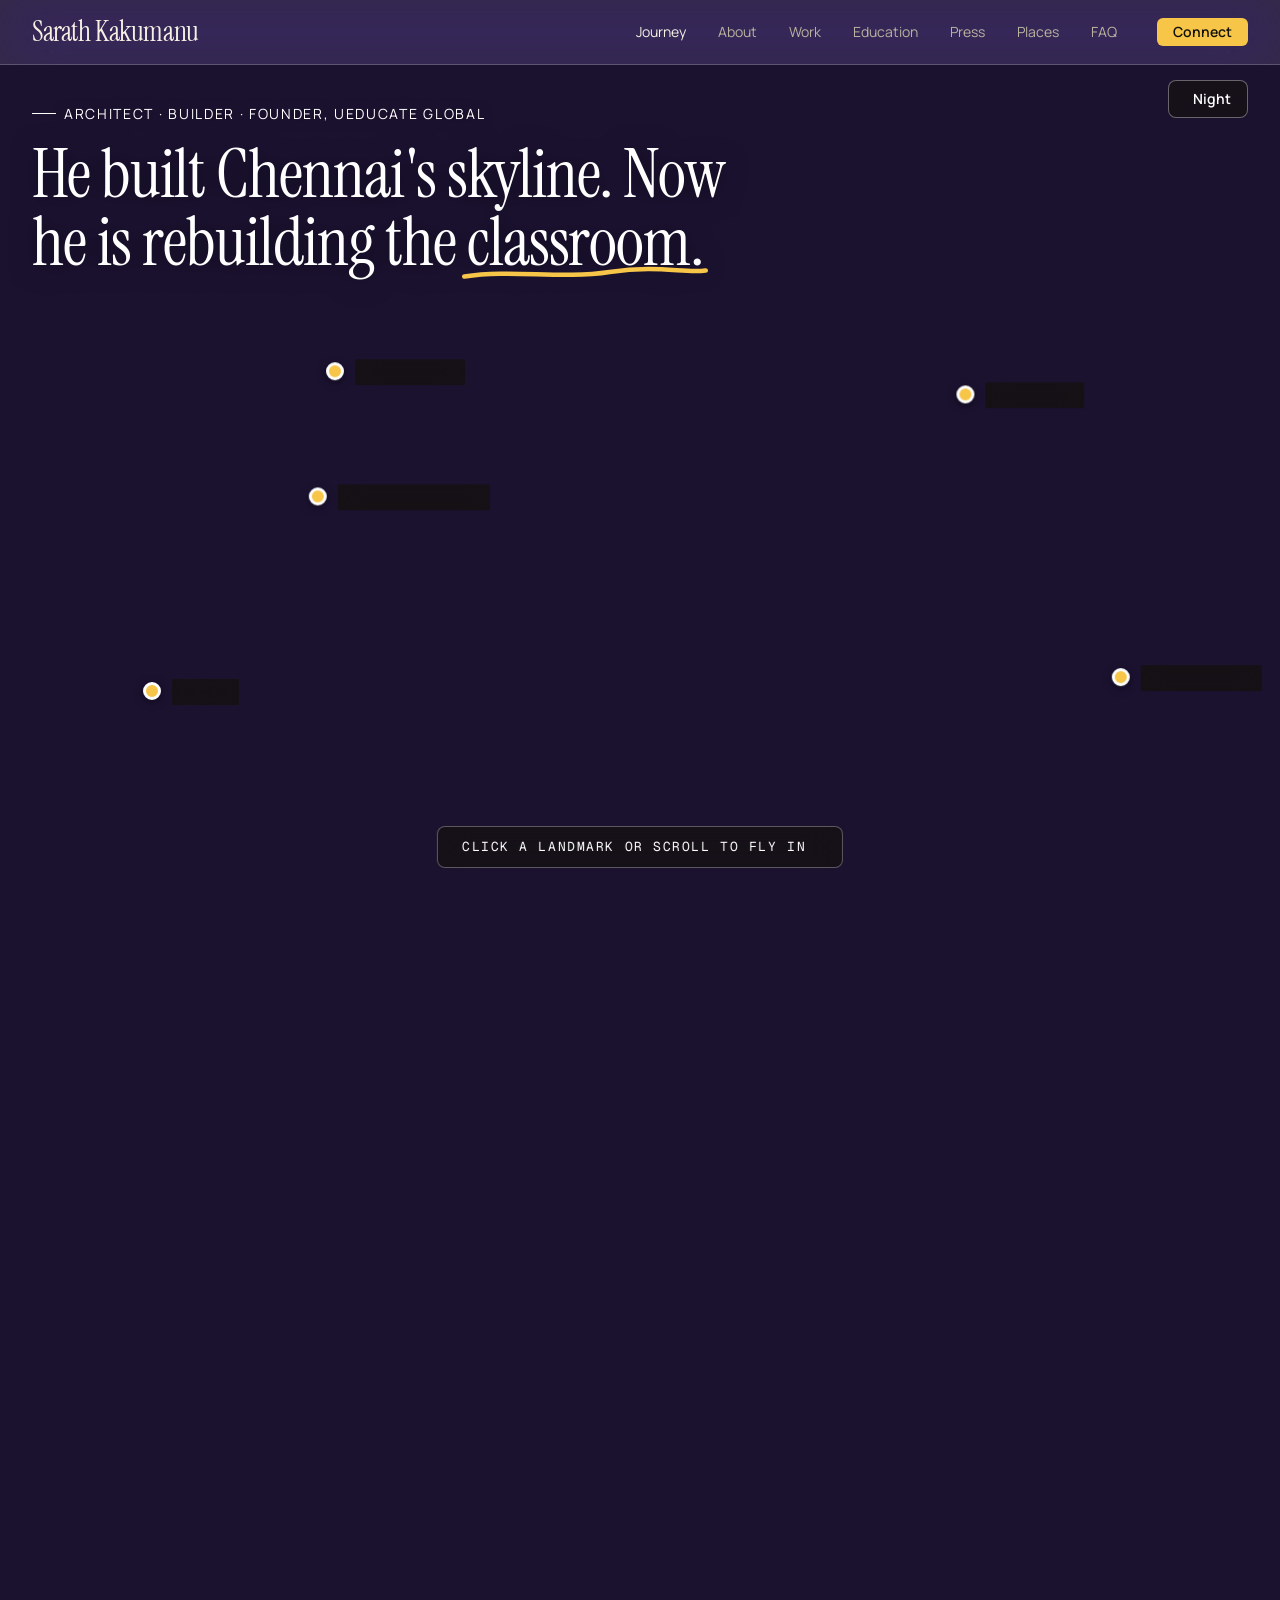
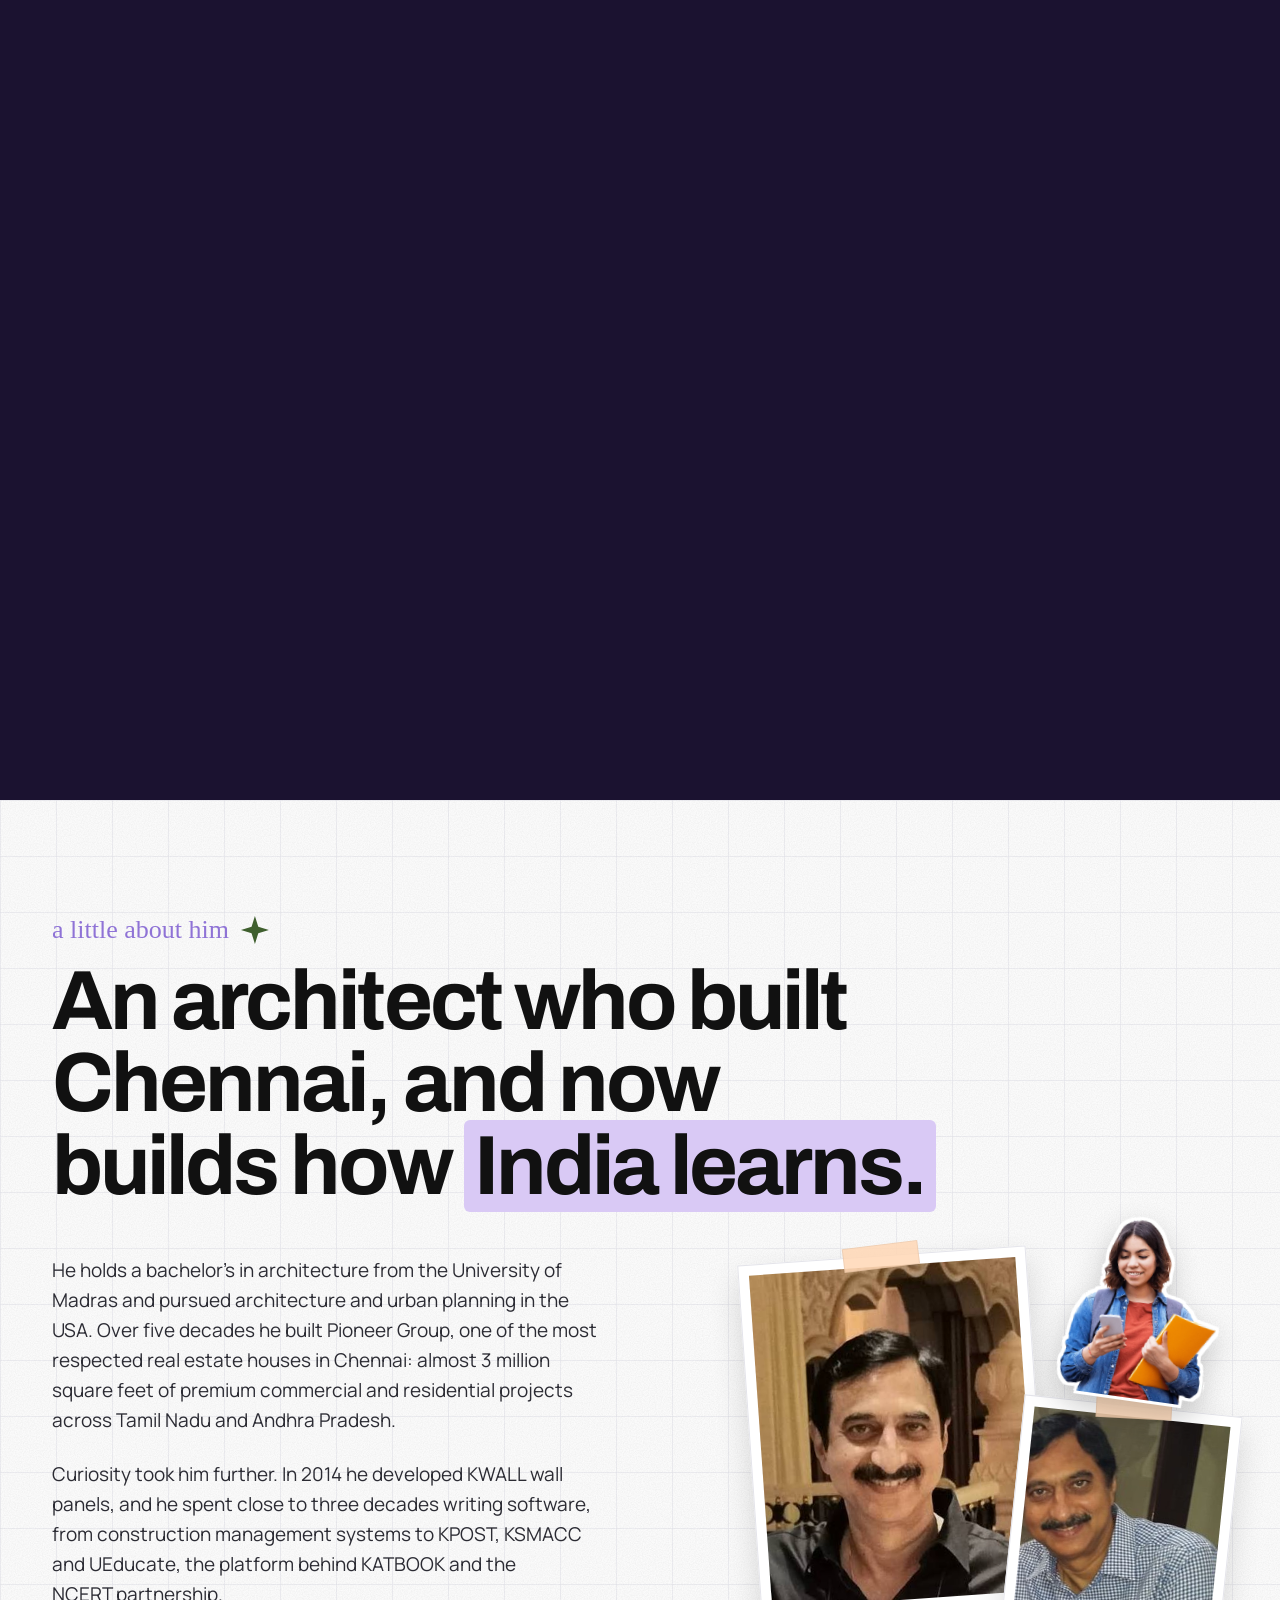
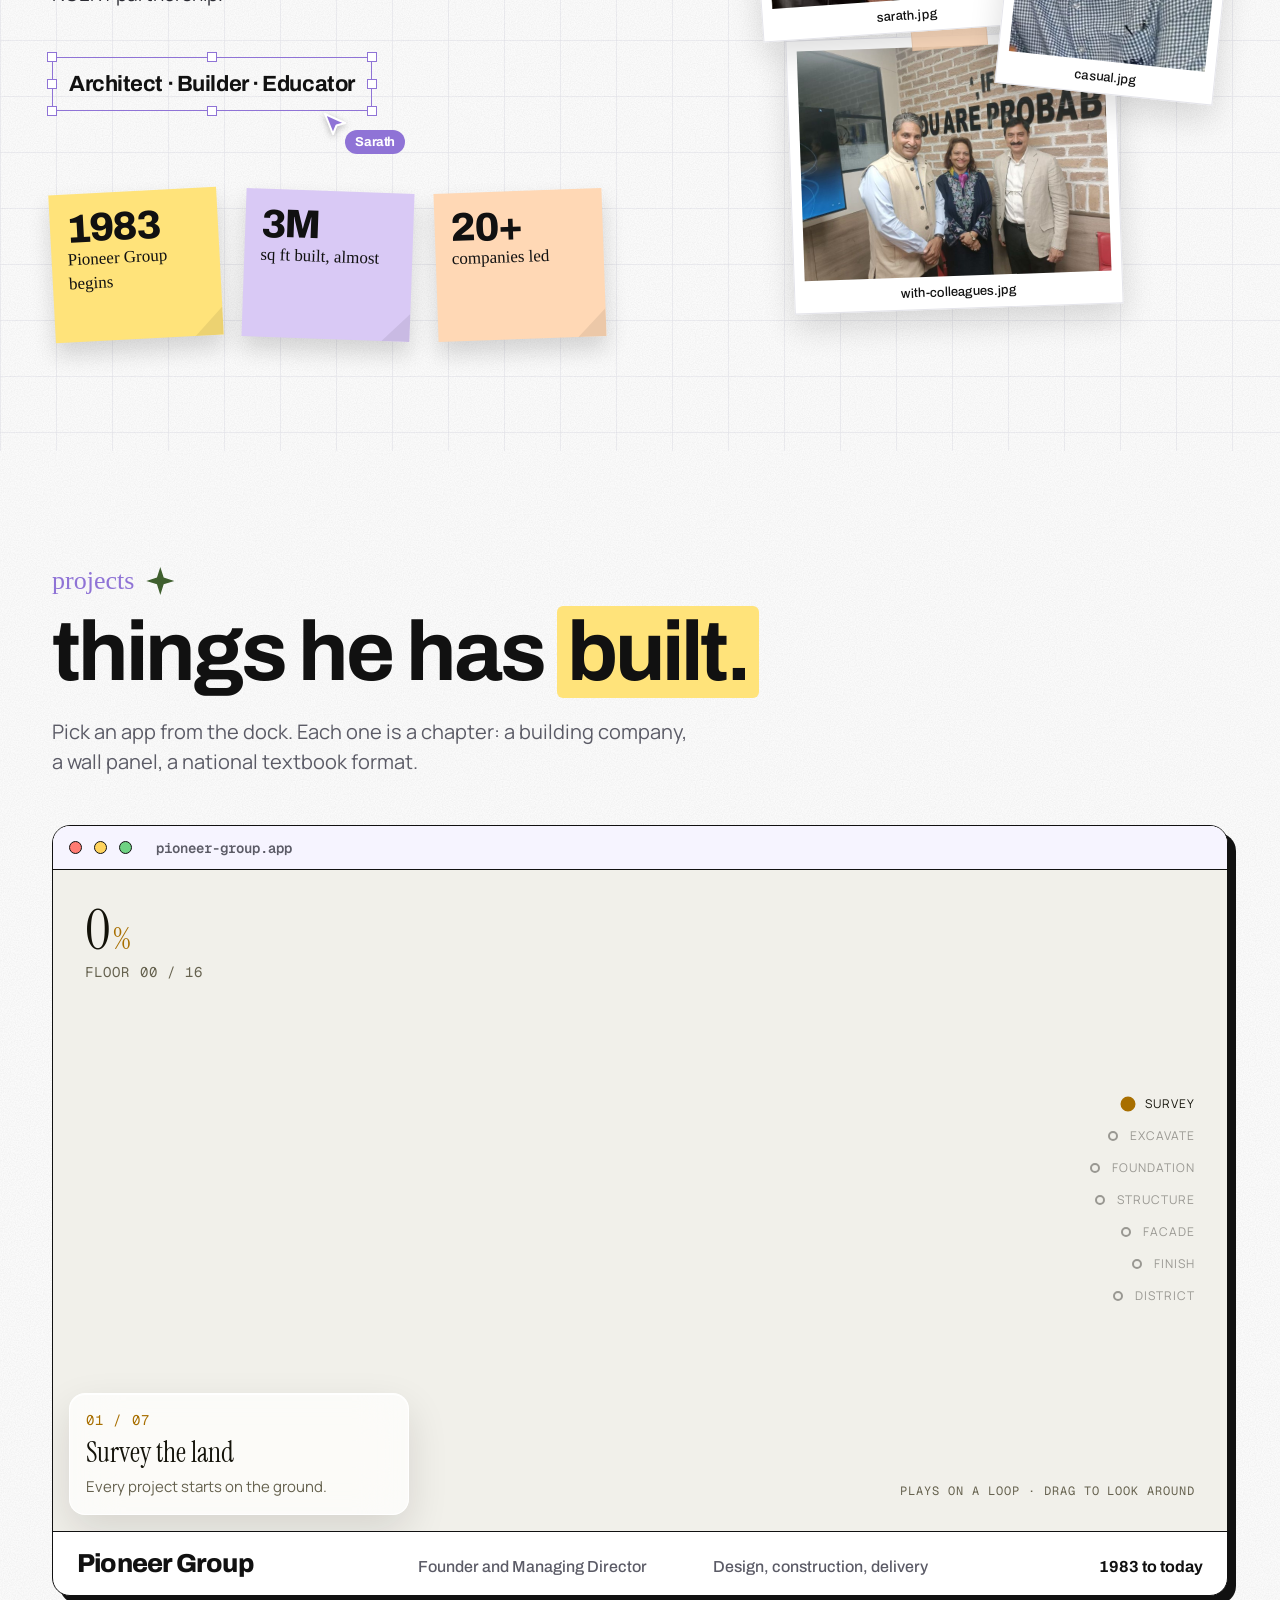
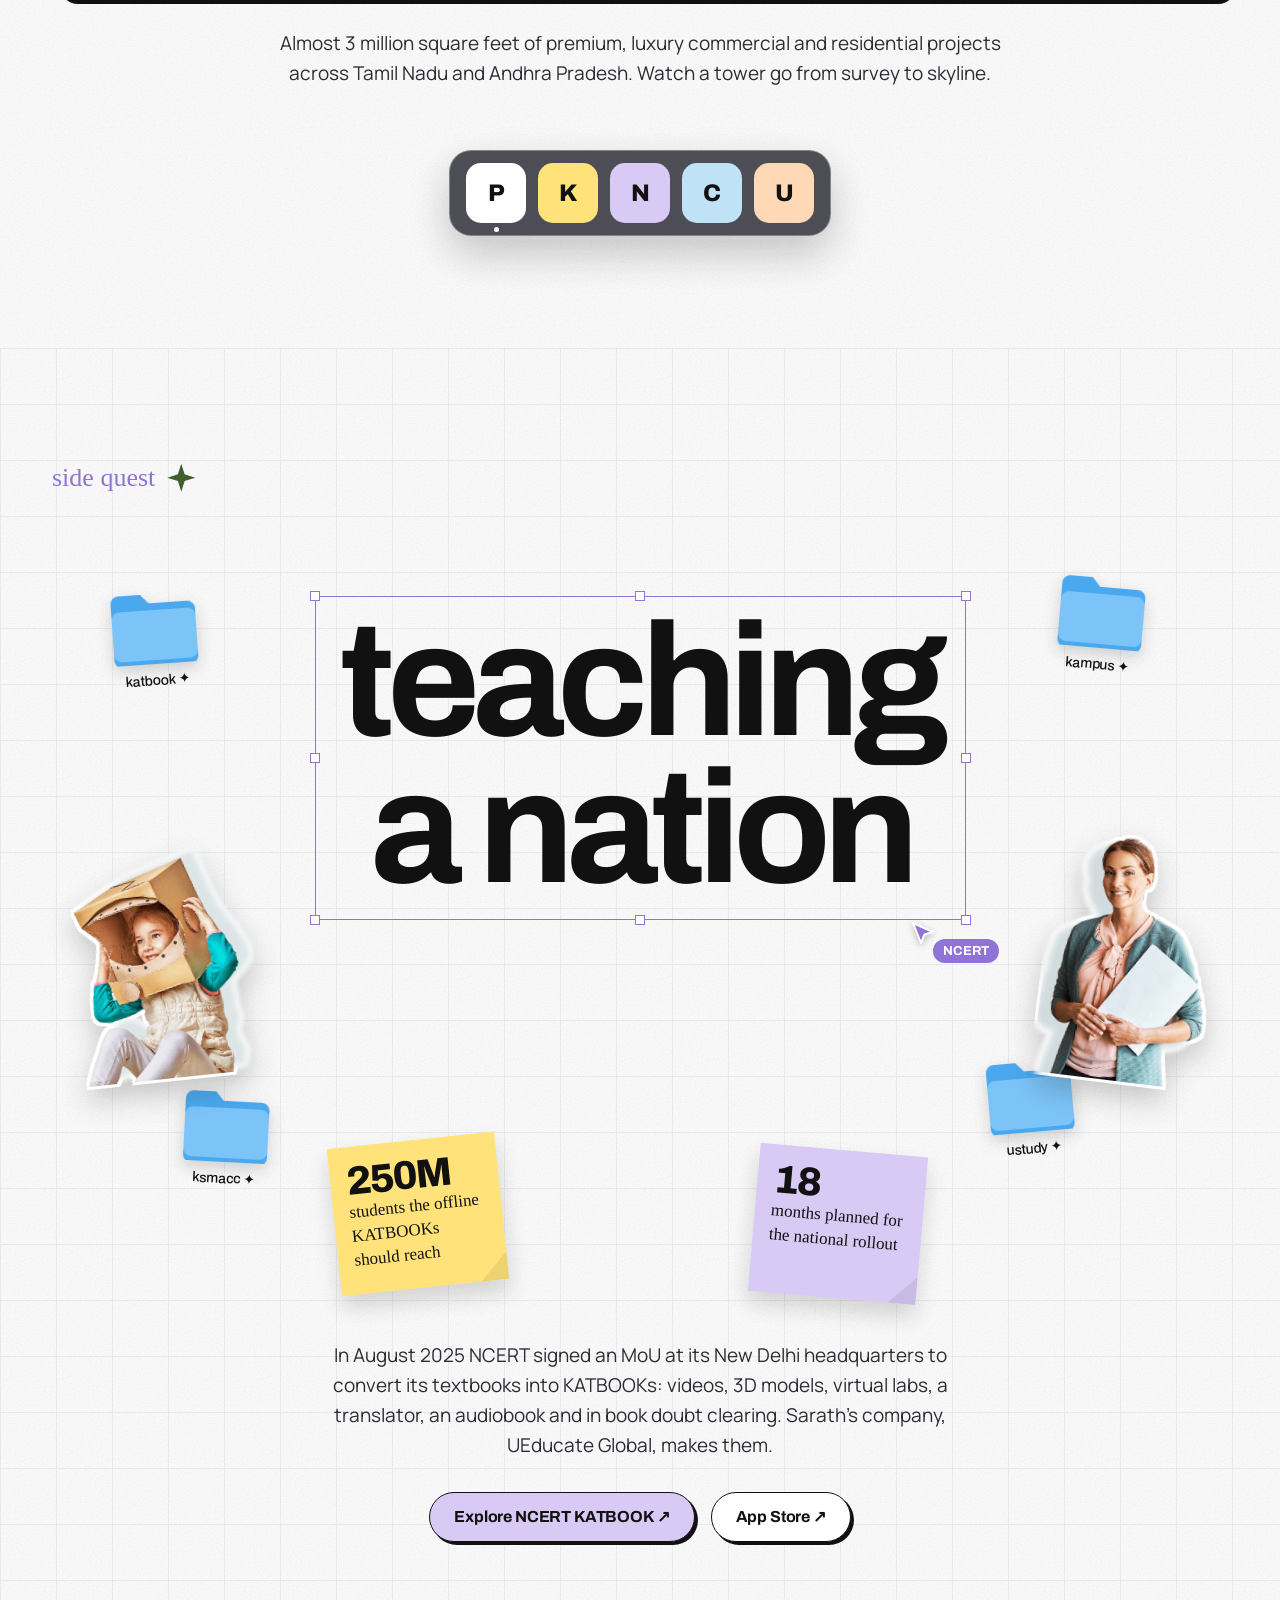
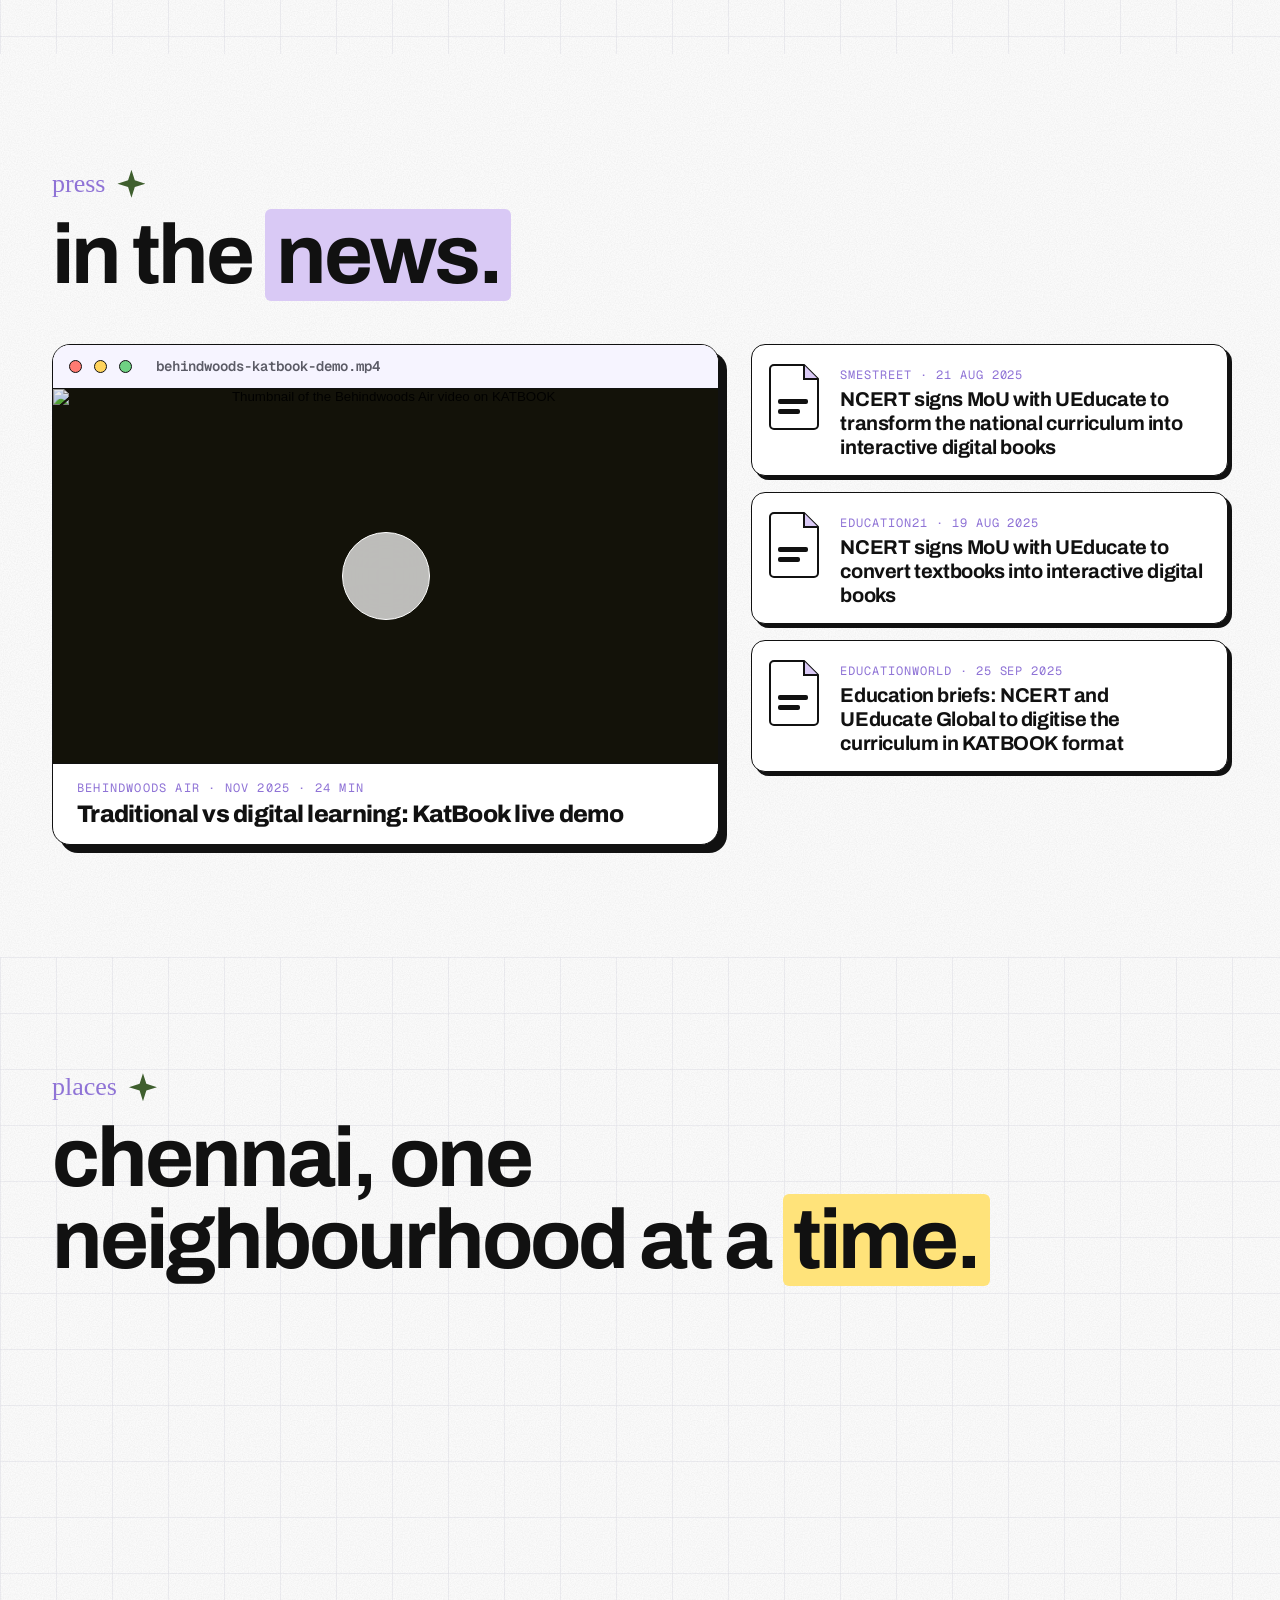
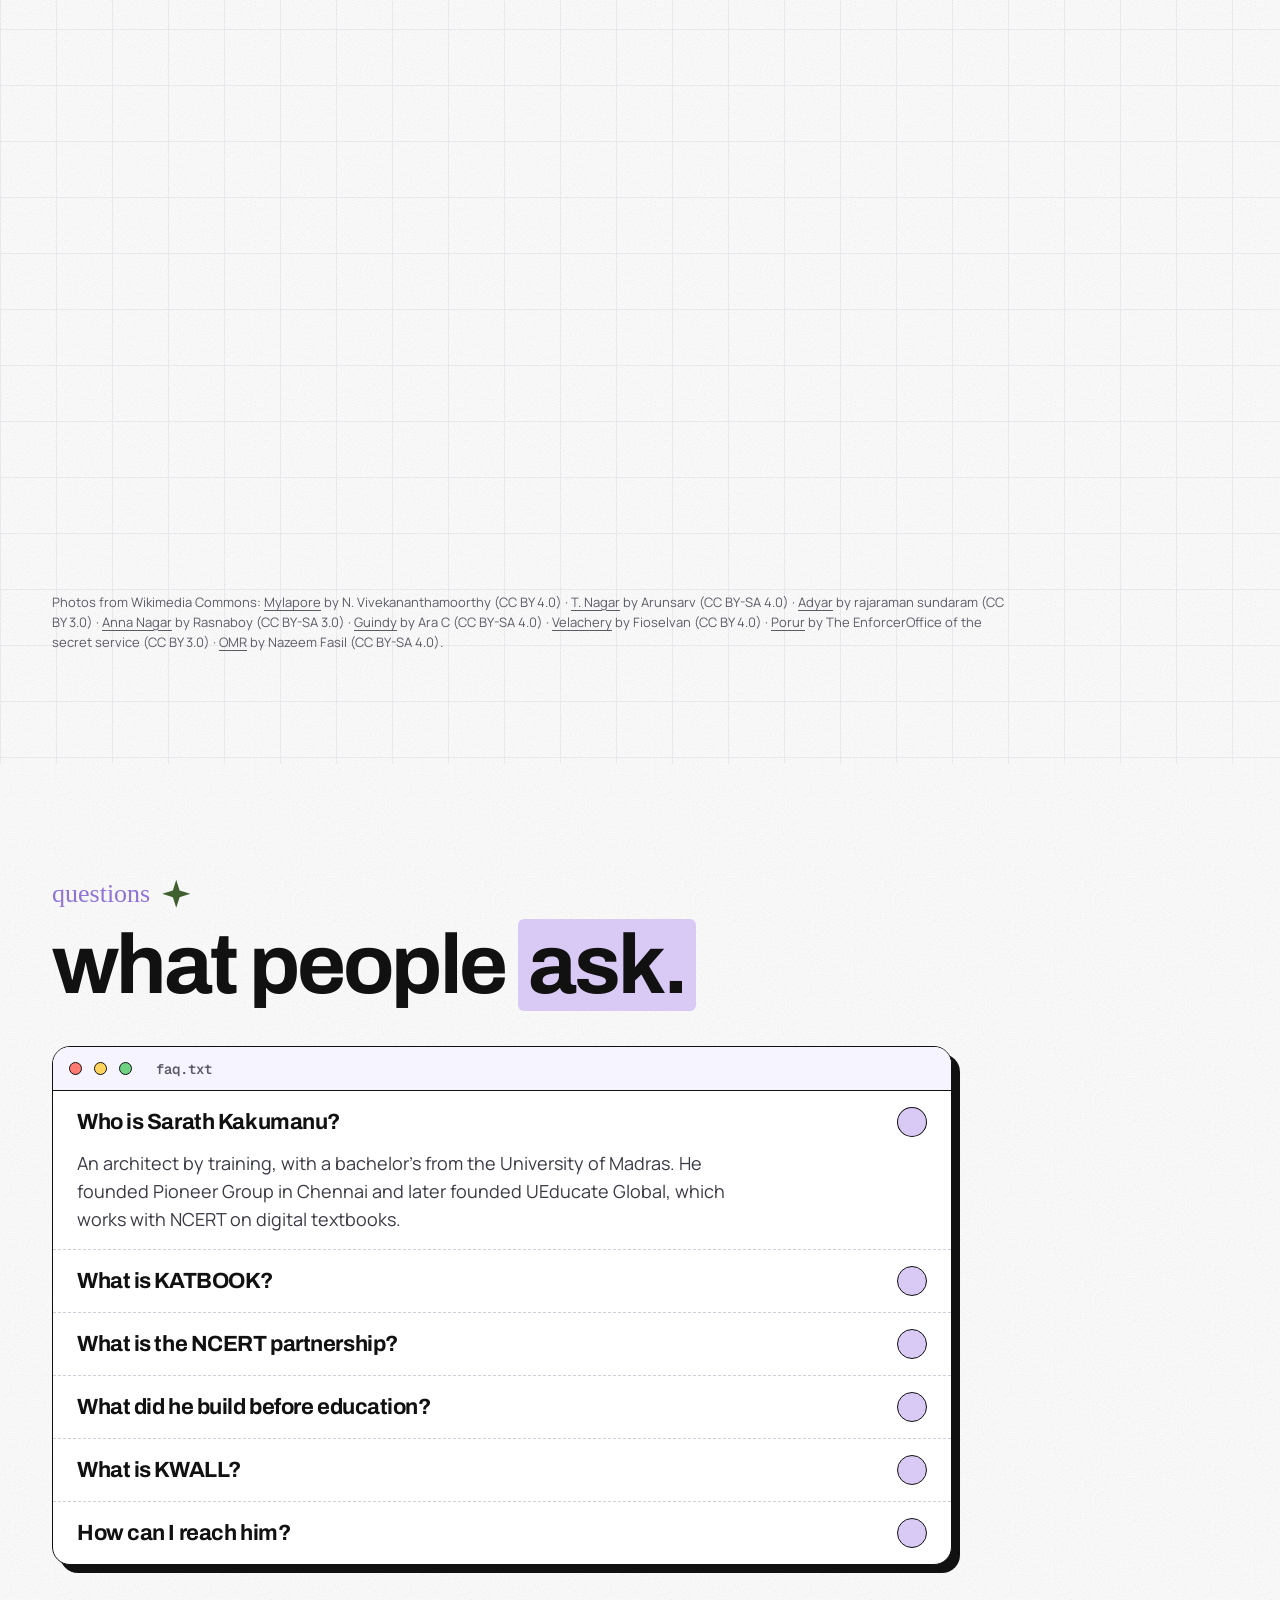
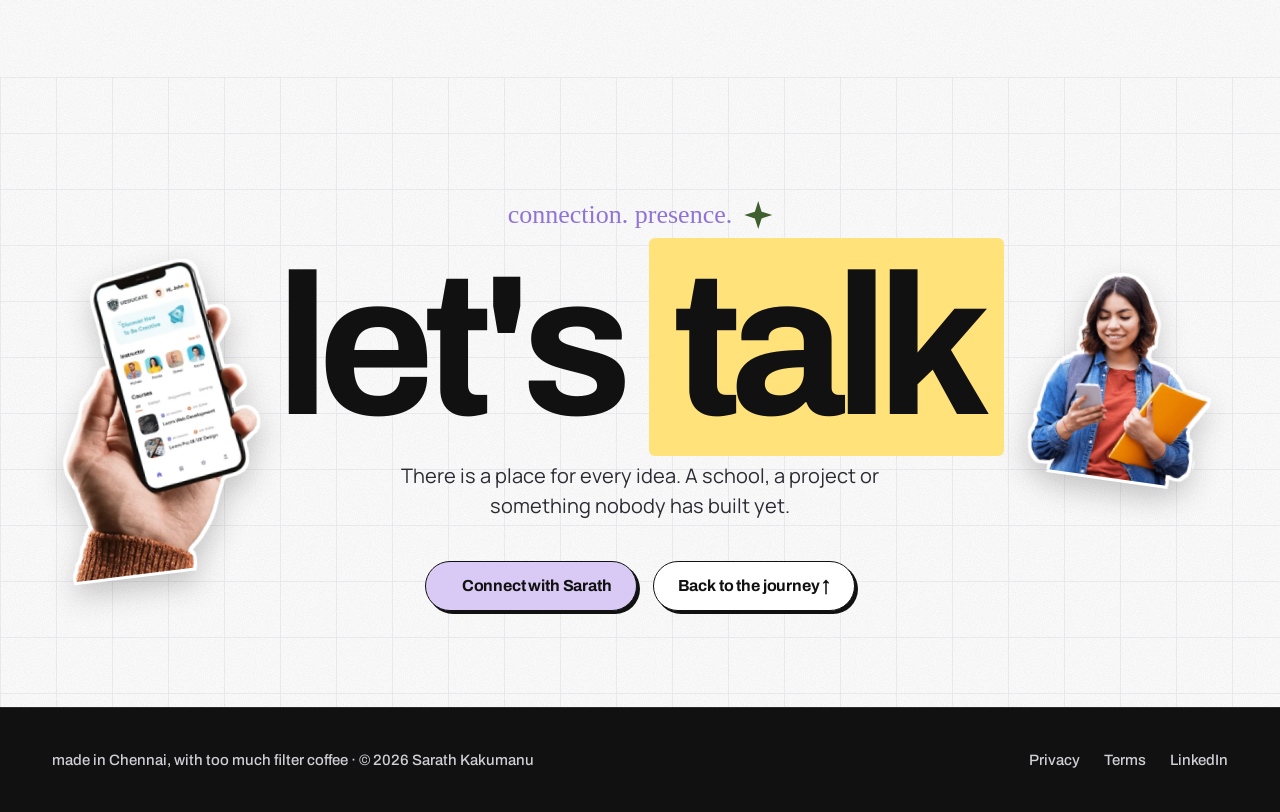
==== commit 8ccf73ba: "Hero artwork rebuilt from the native 3424 px illustration, reusable build script, deeper zoom Co-Aut" ====
--- a/index.html
+++ b/index.html
@@ -246,7 +246,7 @@
 <script src="build3d.js?v=8"></script>
 <script src="main.js?v=10"></script>
 <script src="paper.js?v=1"></script>
-<script src="world.js?v=9"></script>
+<script src="world.js?v=11"></script>
 <script src="scene.js?v=8"></script>
 </body>
 </html>
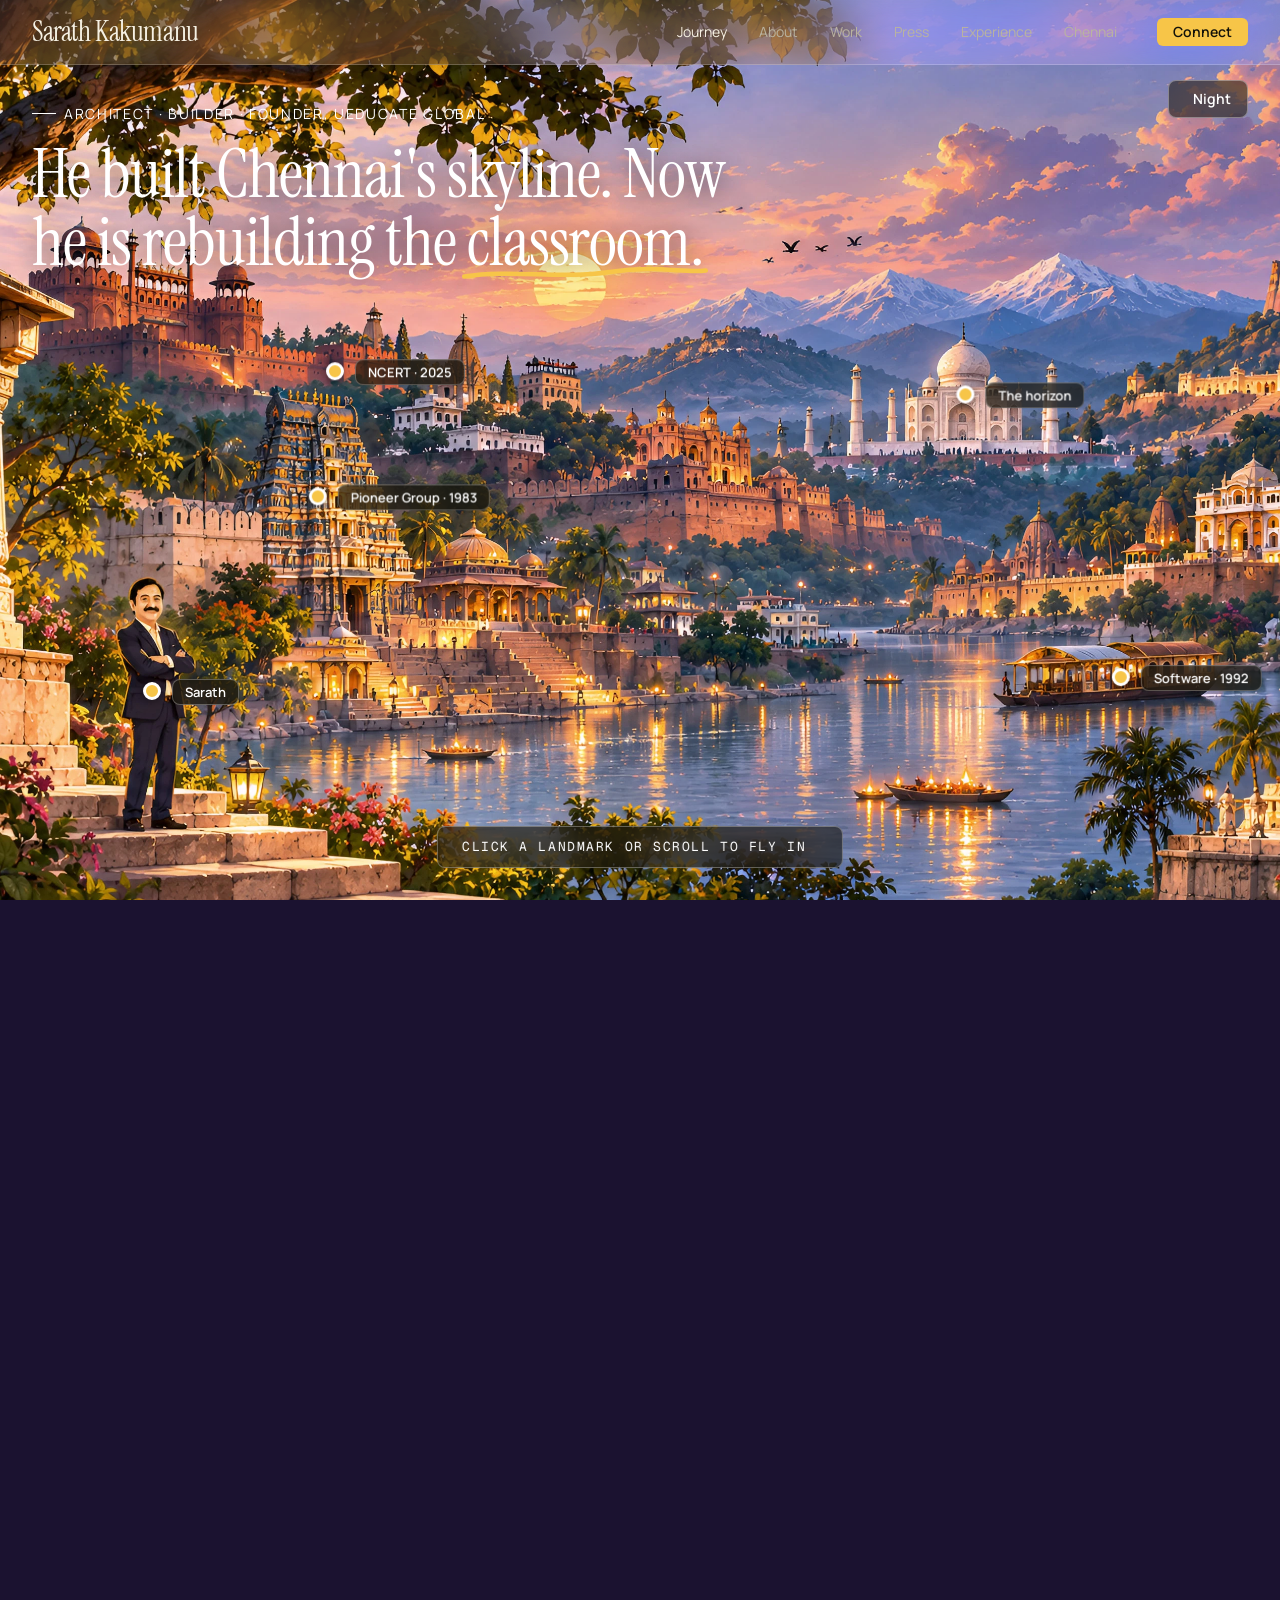
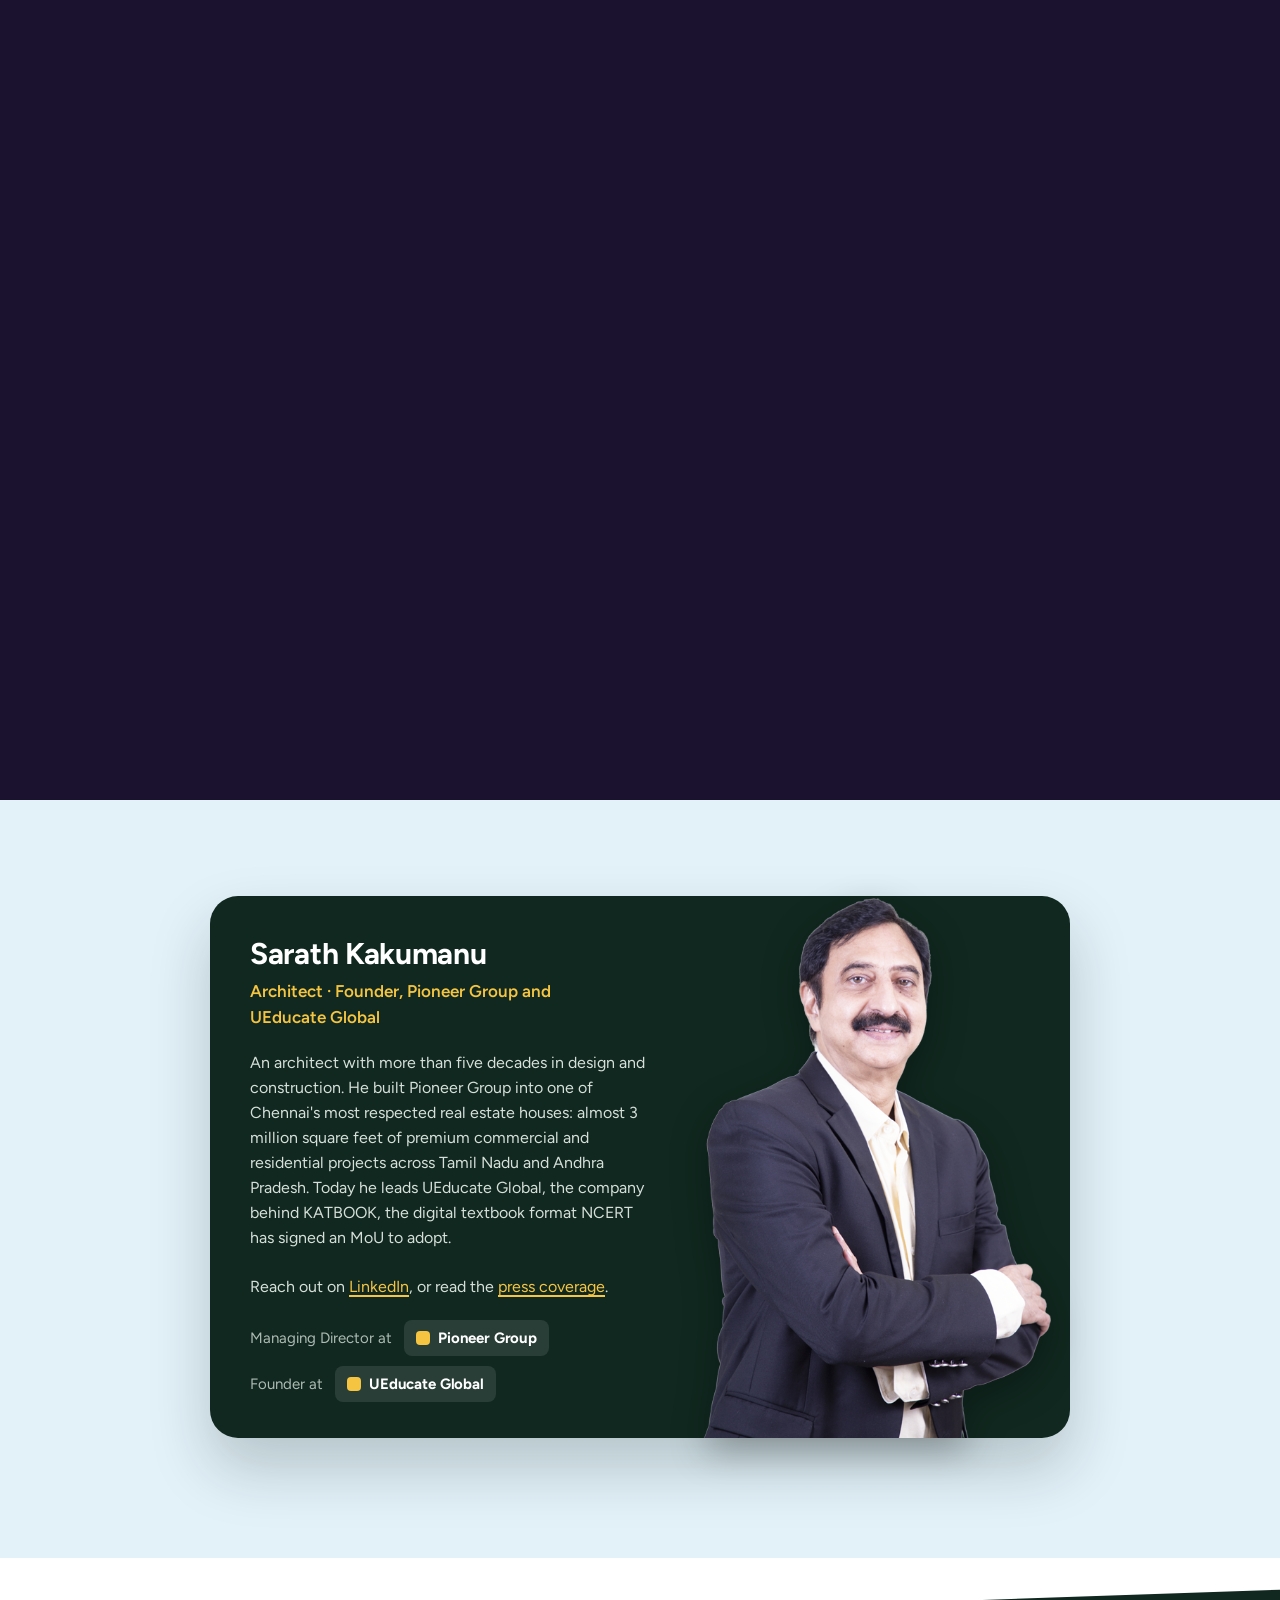
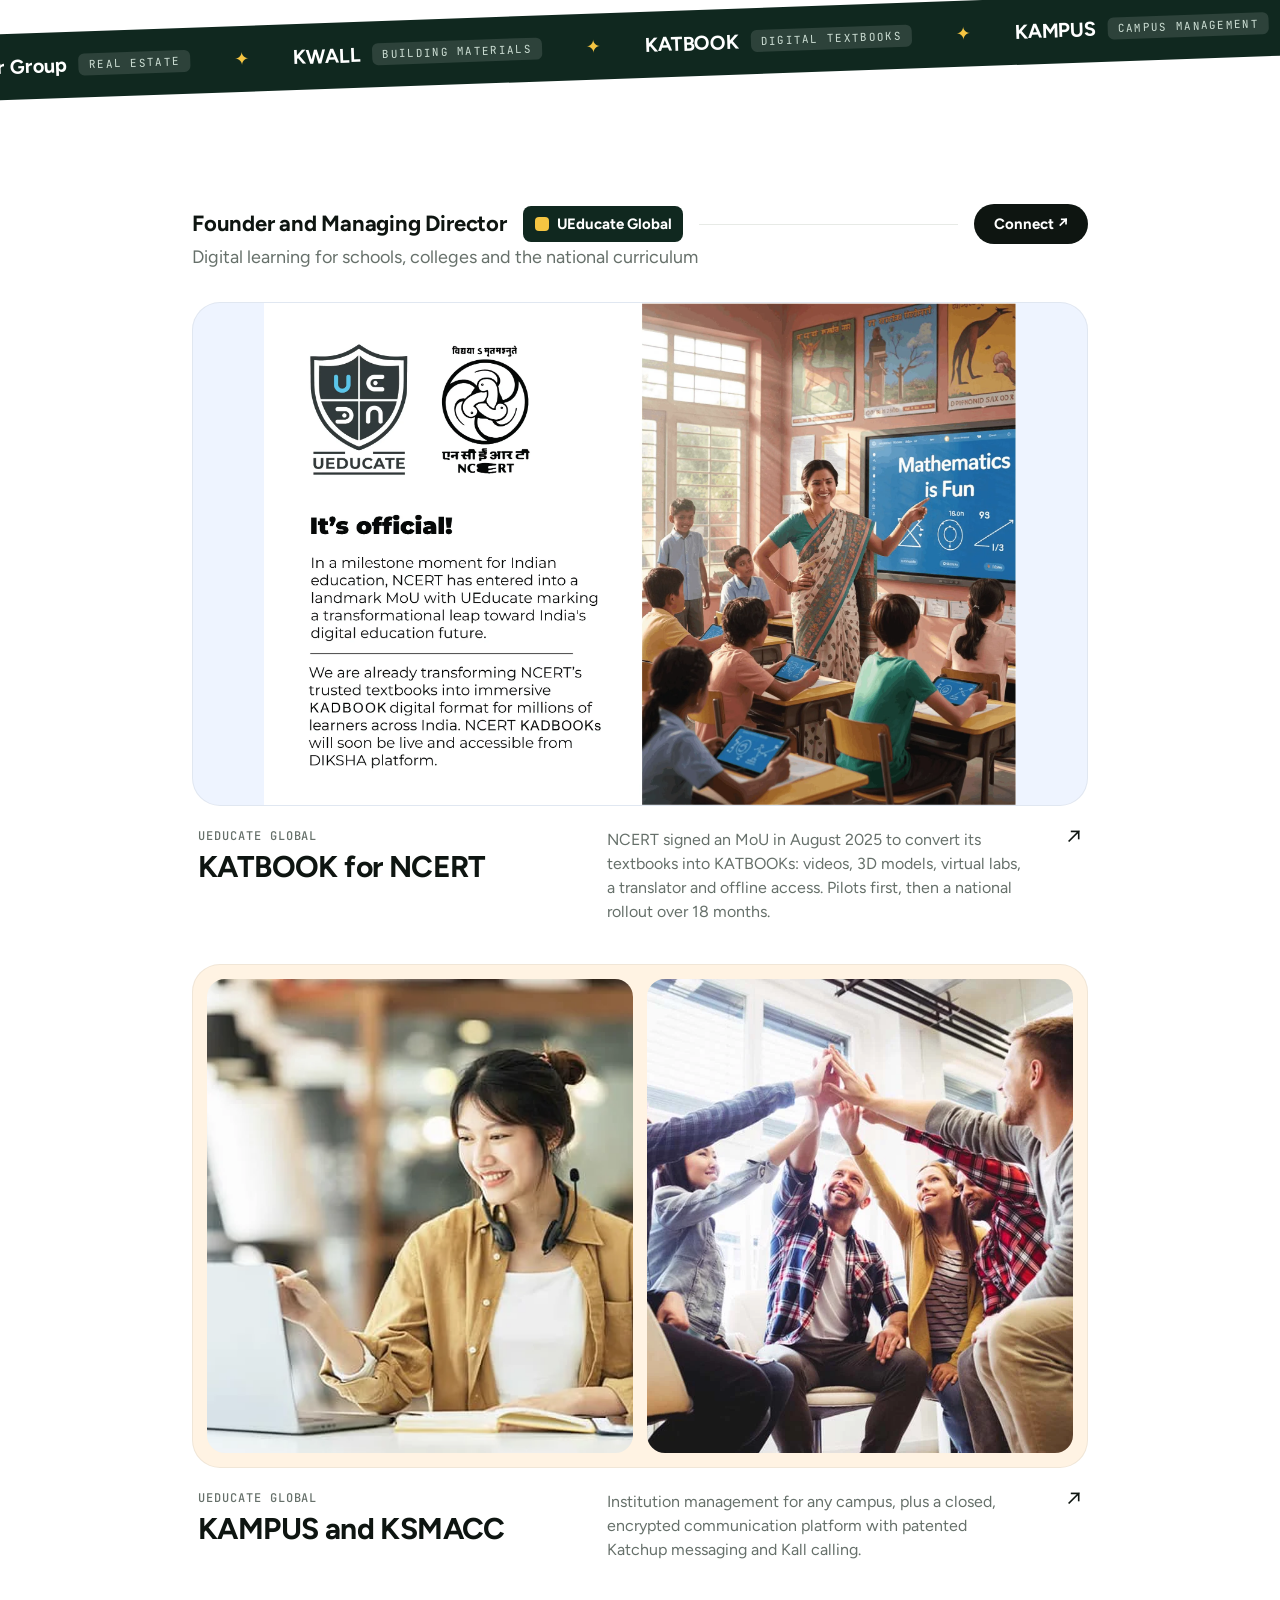
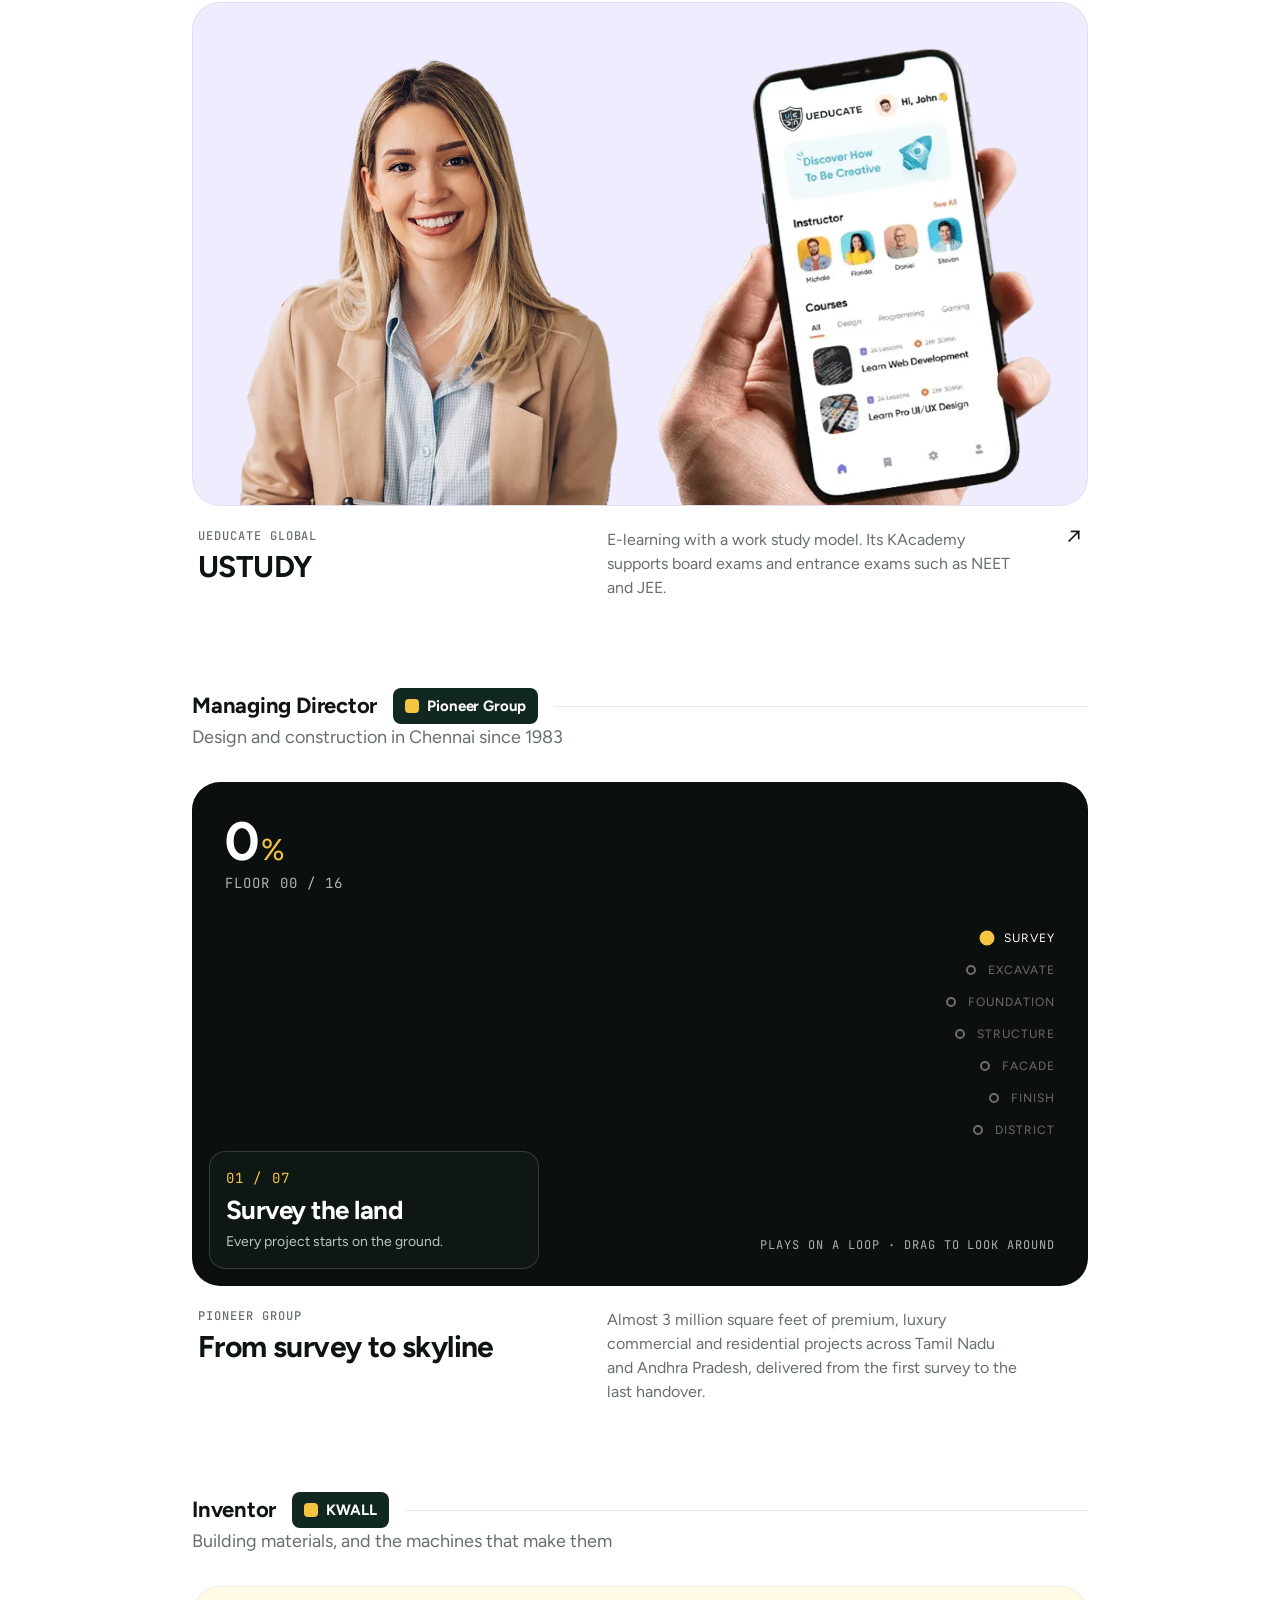
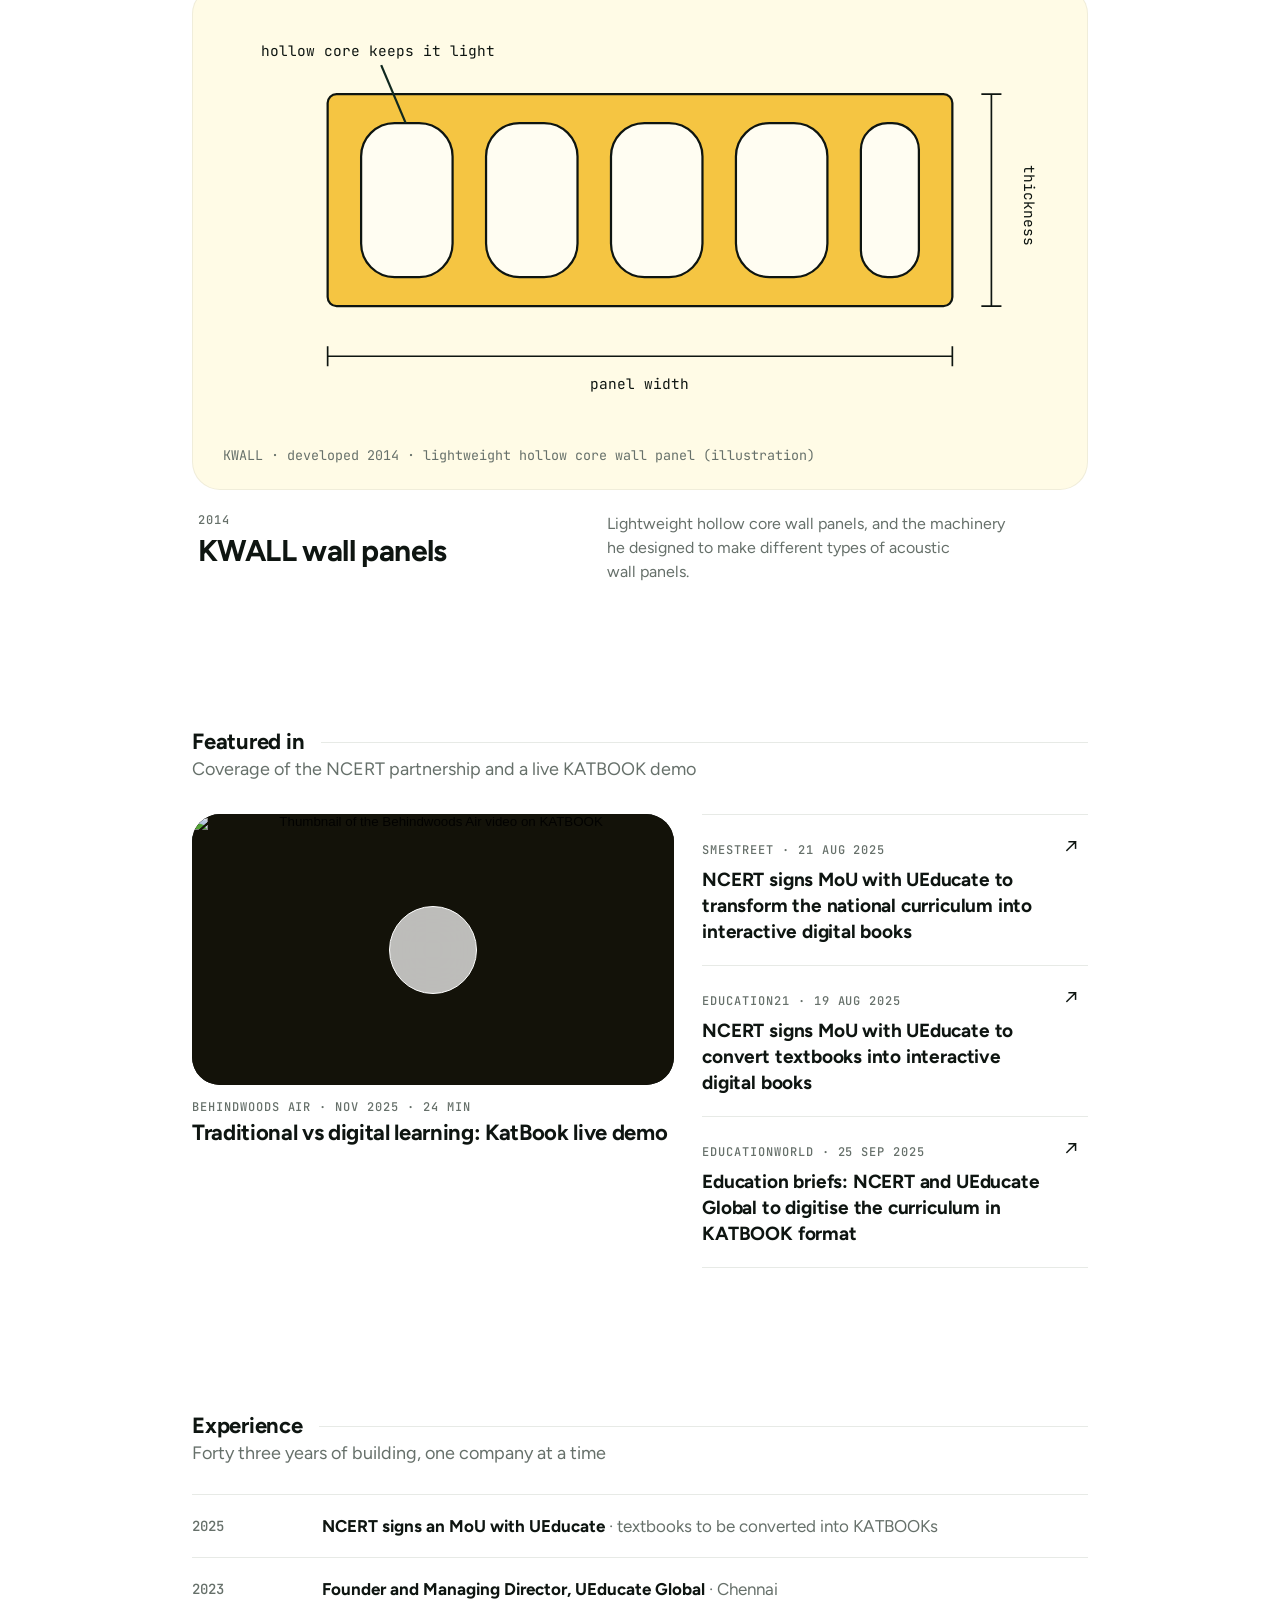
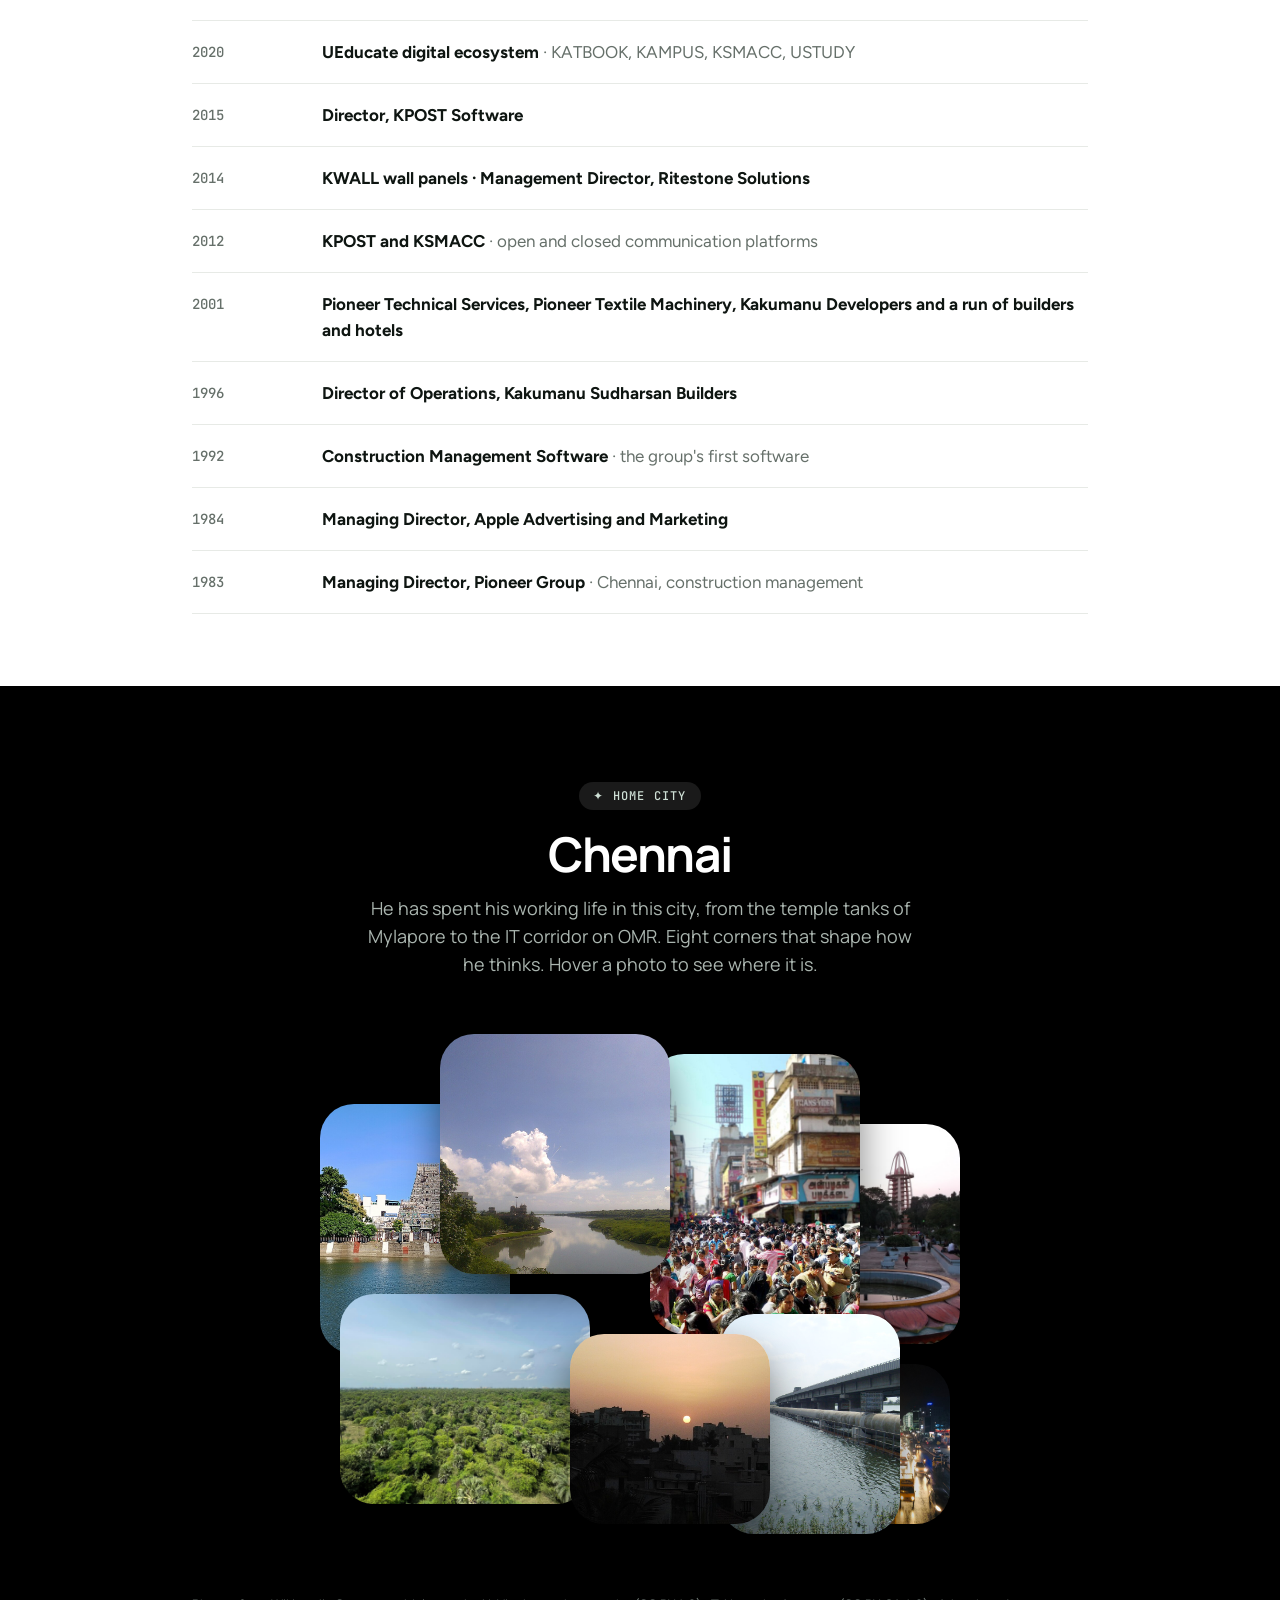
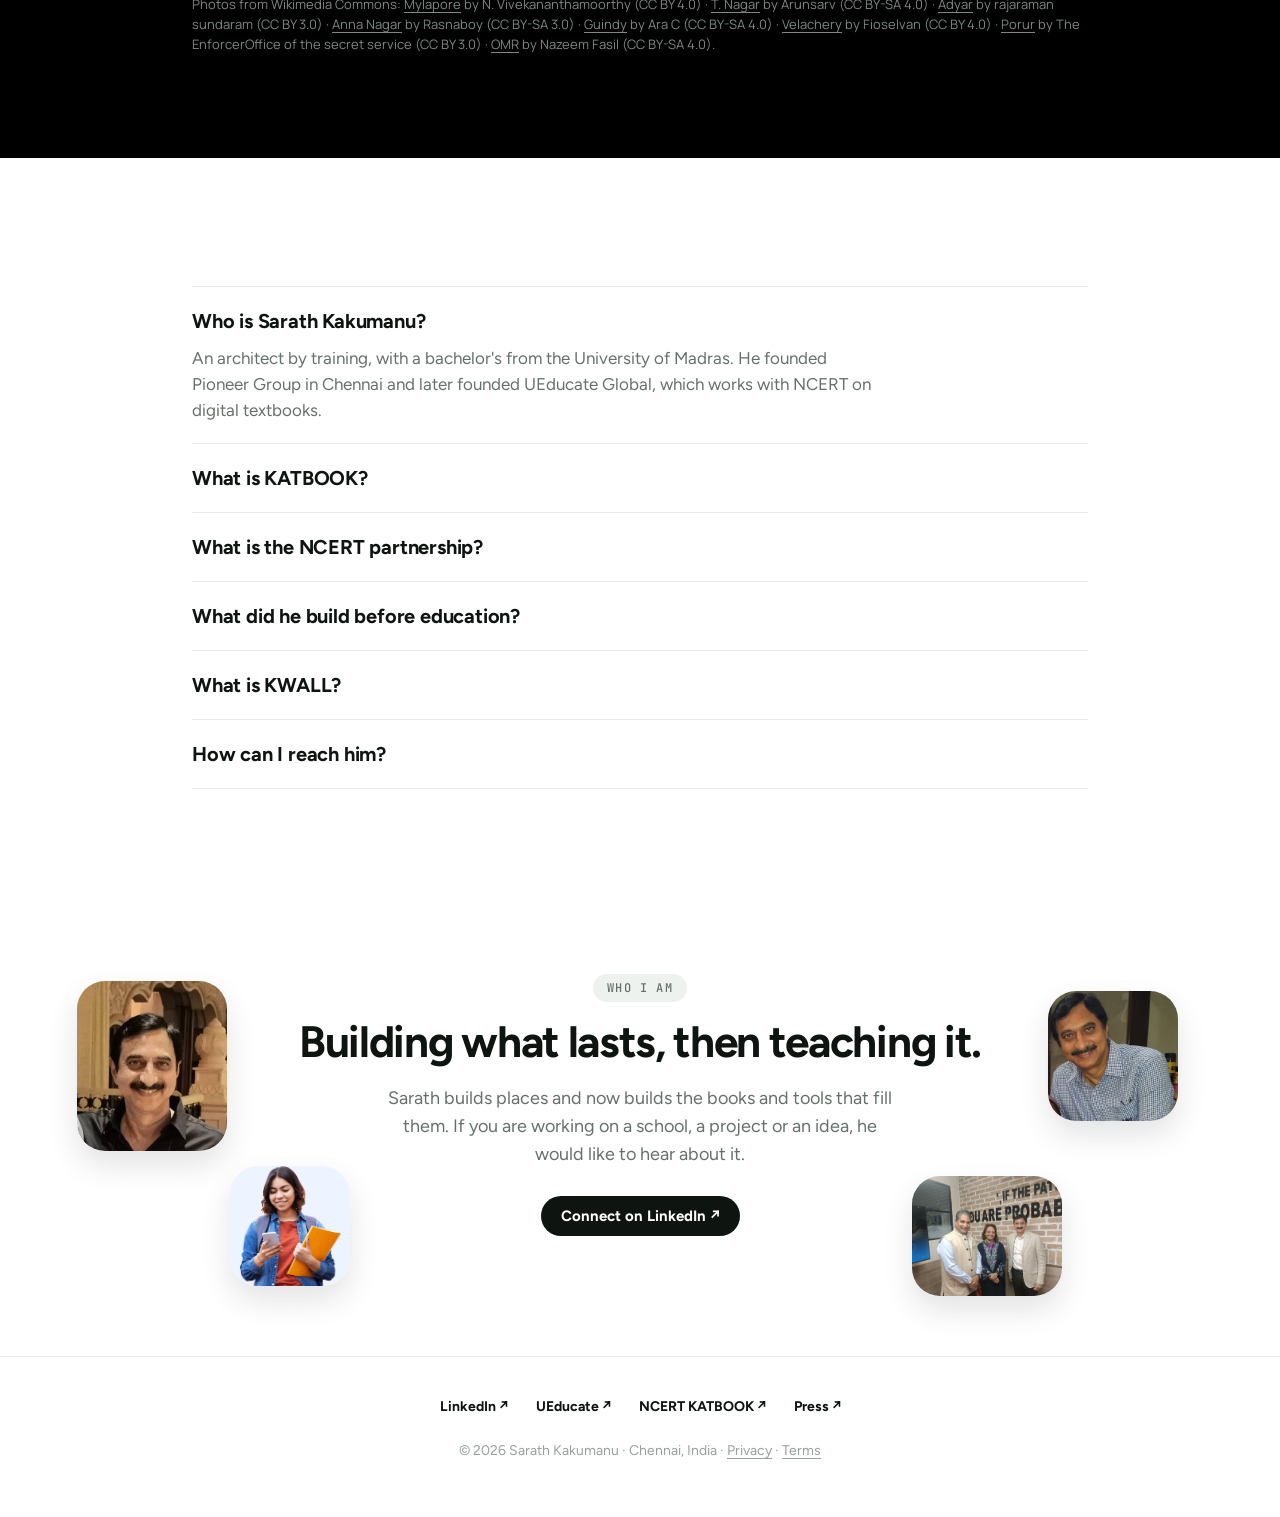
==== commit 2bf4086b: "Rebuild everything after the hero as a professional portfolio: green intro card, ribbon, work groupe" ====
--- a/index.html
+++ b/index.html
@@ -13,11 +13,11 @@
 <link rel="icon" href="data:image/svg+xml,%3Csvg xmlns='http://www.w3.org/2000/svg' viewBox='0 0 64 64'%3E%3Crect width='64' height='64' rx='14' fill='%23131209'/%3E%3Cpath d='M14 50V28L32 14l18 14v22H38V36H26v14z' fill='%23f7c548'/%3E%3C/svg%3E">
 <link rel="preconnect" href="https://fonts.googleapis.com">
 <link rel="preconnect" href="https://fonts.gstatic.com" crossorigin>
-<link href="https://fonts.googleapis.com/css2?family=Instrument+Serif&family=Manrope:wght@400;500;600;700&family=Archivo:wght@400;500;600;700;800&family=Homemade+Apple&family=Geist+Mono:wght@400;500&display=swap" rel="stylesheet">
+<link href="https://fonts.googleapis.com/css2?family=Instrument+Serif&family=Manrope:wght@400;500;600;700&family=Figtree:wght@400;500;600;700;800&family=JetBrains+Mono:wght@400;500&family=Geist+Mono:wght@400;500&display=swap" rel="stylesheet">
 <script src="https://unpkg.com/@phosphor-icons/web@2.1.1"></script>
 <link rel="stylesheet" href="site.css?v=9">
 <link rel="stylesheet" href="scene.css?v=9">
-<link rel="stylesheet" href="paper.css?v=3">
+<link rel="stylesheet" href="pro.css?v=2">
 <link rel="stylesheet" href="world.css?v=9">
 <link rel="stylesheet" href="build.css?v=9">
 <script type="application/ld+json">
@@ -31,7 +31,7 @@
   <div class="nav-bar wrap">
     <a class="brand" href="#top" aria-label="Sarath Kakumanu, home">Sarath Kakumanu</a>
     <nav class="nav-links" aria-label="Primary">
-      <a href="#top">Journey</a><a href="#about">About</a><a href="#work">Work</a><a href="#education">Education</a><a href="#press">Press</a><a href="#territory">Places</a><a href="#faq">FAQ</a>
+      <a href="#top">Journey</a><a href="#about">About</a><a href="#work">Work</a><a href="#press">Press</a><a href="#experience">Experience</a><a href="#chennai">Chennai</a>
     </nav>
     <a class="nav-cta" href="#connect">Connect</a>
     <button class="burger" aria-expanded="false" aria-controls="menu" aria-label="Open menu"><i></i><i></i></button>
@@ -42,9 +42,9 @@
     <li><a href="#top"><span>Journey</span></a></li>
     <li><a href="#about"><span>About</span></a></li>
     <li><a href="#work"><span>Work</span></a></li>
-    <li><a href="#education"><span>Education</span></a></li>
     <li><a href="#press"><span>Press</span></a></li>
-    <li><a href="#territory"><span>Places</span></a></li>
+    <li><a href="#experience"><span>Experience</span></a></li>
+    <li><a href="#chennai"><span>Chennai</span></a></li>
     <li><a href="#connect"><span>Connect</span></a></li>
   </ul>
 </div>
@@ -77,144 +77,147 @@
 </section>
 
 <!-- MARQUEE -->
-<!-- ABOUT -->
-<section class="pp grid about" id="about" data-nav="light">
-  <div class="pp-wrap">
-    <p class="script reveal">a little about him <span class="spark"></span></p>
-    <h2 class="pp-h reveal" style="--d:80ms">An architect who built Chennai, and now builds how <span class="hl-l">India learns.</span></h2>
-    <div class="about-grid">
-      <div class="about-text">
-        <p class="reveal">He holds a bachelor's in architecture from the University of Madras and pursued architecture and urban planning in the USA. Over five decades he built Pioneer Group, one of the most respected real estate houses in Chennai: almost 3 million square feet of premium commercial and residential projects across Tamil Nadu and Andhra Pradesh.</p>
-        <p class="reveal">Curiosity took him further. In 2014 he developed KWALL wall panels, and he spent close to three decades writing software, from construction management systems to KPOST, KSMACC and UEducate, the platform behind KATBOOK and the NCERT partnership.</p>
-        <div class="sel reveal">Architect · Builder · Educator<i></i><i></i><i></i><i></i><i></i><i></i><i></i><i></i><span class="cursor"><svg viewBox="0 0 28 28" aria-hidden="true"><path d="M4 2l20 9-8.5 2.5L12 22z" fill="#8f73d6" stroke="#fff" stroke-width="2" stroke-linejoin="round"/></svg><span>Sarath</span></span></div>
-        <div class="notes">
-          <div class="note reveal" style="--r:-3deg"><b>1983</b>Pioneer Group begins</div>
-          <div class="note l reveal" style="--r:2deg;--d:80ms"><b>3M</b>sq ft built, almost</div>
-          <div class="note p reveal" style="--r:-2deg;--d:160ms"><b>20+</b>companies led</div>
-        </div>
-      </div>
-      <div class="collage">
-        <figure class="polaroid drag reveal p1"><span class="tape"></span><img src="assets/sarath-portrait.jpg" alt="Smiling portrait of Sarath Kakumanu" loading="lazy"><figcaption>sarath.jpg</figcaption></figure>
-        <figure class="polaroid drag reveal p2" style="--d:120ms"><span class="tape"></span><img src="assets/sarath-casual.jpg" alt="Sarath Kakumanu in a checked shirt" loading="lazy"><figcaption>casual.jpg</figcaption></figure>
-        <figure class="polaroid drag reveal p3" style="--d:200ms"><span class="tape"></span><img src="assets/sarath-group.jpg" alt="Sarath Kakumanu with two colleagues in an office" loading="lazy"><figcaption>with-colleagues.jpg</figcaption></figure>
-        <img class="st a sticker" src="assets/company/sticker-student.webp" alt="" loading="lazy" width="150">
-      </div>
-    </div>
-  </div>
-</section>
+<!-- INTRO -->
+<section class="pro intro" id="about" data-nav="light">
+  <div class="wrap-m">
+    <div class="card-dark reveal">
+      <h2>Sarath Kakumanu</h2>
+      <p class="role">Architect · Founder, Pioneer Group and UEducate Global</p>
+      <p class="body">An architect with more than five decades in design and construction. He built Pioneer Group into one of Chennai's most respected real estate houses: almost 3 million square feet of premium commercial and residential projects across Tamil Nadu and Andhra Pradesh. Today he leads UEducate Global, the company behind KATBOOK, the digital textbook format NCERT has signed an MoU to adopt.</p>
+      <p class="reach">Reach out on <a href="https://www.linkedin.com/in/ar-sarath-kakumanu-51269a45/" target="_blank" rel="noopener">LinkedIn</a>, or read the <a href="#press">press coverage</a>.</p>
+      <div class="at">
+        <div>Managing Director at <span class="wm"><i></i>Pioneer Group</span></div>
+        <div>Founder at <span class="wm"><i></i>UEducate Global</span></div>
+      </div>
+      <img class="cutout" src="assets/sarath.png" alt="Sarath Kakumanu in a dark blazer with arms crossed" loading="lazy">
+    </div>
+  </div>
+</section>
+
+<div class="pro ribbon-wrap" aria-label="Companies and products">
+  <div class="ribbon"><div class="ribbon-track">
+    <span class="ribbon-item"><b>Pioneer Group</b><span class="mono">Real estate</span><i>✦</i></span><span class="ribbon-item"><b>KWALL</b><span class="mono">Building materials</span><i>✦</i></span><span class="ribbon-item"><b>KATBOOK</b><span class="mono">Digital textbooks</span><i>✦</i></span><span class="ribbon-item"><b>KAMPUS</b><span class="mono">Campus management</span><i>✦</i></span><span class="ribbon-item"><b>KSMACC</b><span class="mono">Secure messaging</span><i>✦</i></span><span class="ribbon-item"><b>USTUDY</b><span class="mono">E-learning</span><i>✦</i></span><span class="ribbon-item"><b>NCERT</b><span class="mono">Partner</span><i>✦</i></span><span class="ribbon-item"><b>KPOST</b><span class="mono">Communication</span><i>✦</i></span>
+    <span class="ribbon-item" aria-hidden="true"><b>Pioneer Group</b><span class="mono">Real estate</span><i>✦</i></span><span class="ribbon-item" aria-hidden="true"><b>KWALL</b><span class="mono">Building materials</span><i>✦</i></span><span class="ribbon-item" aria-hidden="true"><b>KATBOOK</b><span class="mono">Digital textbooks</span><i>✦</i></span><span class="ribbon-item" aria-hidden="true"><b>KAMPUS</b><span class="mono">Campus management</span><i>✦</i></span><span class="ribbon-item" aria-hidden="true"><b>KSMACC</b><span class="mono">Secure messaging</span><i>✦</i></span><span class="ribbon-item" aria-hidden="true"><b>USTUDY</b><span class="mono">E-learning</span><i>✦</i></span><span class="ribbon-item" aria-hidden="true"><b>NCERT</b><span class="mono">Partner</span><i>✦</i></span><span class="ribbon-item" aria-hidden="true"><b>KPOST</b><span class="mono">Communication</span><i>✦</i></span>
+  </div></div>
+</div>
 
 <!-- WORK -->
-<section class="pp work" id="work" data-nav="light">
-  <div class="pp-wrap">
-    <p class="script reveal">projects <span class="spark"></span></p>
-    <h2 class="pp-h reveal" style="--d:80ms">things he has <span class="hl-y">built.</span></h2>
-    <p class="lede reveal" style="--d:140ms">Pick an app from the dock. Each one is a chapter: a building company, a wall panel, a national textbook format.</p>
-    <div class="os">
-      <div class="win reveal">
-        <div class="win-bar"><i class="dot r"></i><i class="dot y"></i><i class="dot g"></i><span class="win-title" id="winTitle">pioneer-group.app</span></div>
-        <div class="win-body">
-          <div class="pane on" data-pane="0">
-            <div class="build" id="build" data-loop>
-              <div class="build-sticky">
-                <canvas id="build3d" role="img" aria-label="A 3D tower being built on a Chennai plot, from survey and excavation to the finished building"></canvas>
-                <div class="build-card swap"><p class="mono" id="bNum">01 / 07</p><h3 id="bTitle">Survey the land</h3><p id="bText">Every project starts on the ground.</p></div>
-                <div class="build-hud"><div class="pct"><b id="bPct">0</b><span>%</span></div><p class="mono" id="bFloor">Floor 00 / 16</p></div>
-                <ol class="build-phases" aria-hidden="true"><li class="on"><i></i><span>Survey</span></li><li><i></i><span>Excavate</span></li><li><i></i><span>Foundation</span></li><li><i></i><span>Structure</span></li><li><i></i><span>Facade</span></li><li><i></i><span>Finish</span></li><li><i></i><span>District</span></li></ol>
-                <p class="build-hint mono">Plays on a loop · Drag to look around</p>
-              </div>
+<section class="pro sec" id="work" data-nav="light">
+  <div class="wrap-s">
+    <div class="sec-head reveal"><h2>Founder and Managing Director</h2><span class="wm" style="background:var(--green)"><i></i>UEducate Global</span><span class="rule"></span><a class="btn-k" href="https://www.linkedin.com/in/ar-sarath-kakumanu-51269a45/" target="_blank" rel="noopener">Connect ↗</a></div>
+    <p class="sec-sub reveal">Digital learning for schools, colleges and the national curriculum</p>
+    <div class="cases">
+      <a class="case reveal" href="https://explorencertkatbook.com/?lang=en" target="_blank" rel="noopener">
+        <div class="panel" style="--tint:#eef4ff"><img class="contain" src="assets/company/ncert-official.webp" alt="UEducate announcement graphic: NCERT has entered into a landmark MoU with UEducate, beside a classroom using digital KATBOOKs" loading="lazy"></div>
+        <div class="case-meta"><div><div class="lab">UEducate Global</div><h3>KATBOOK for NCERT</h3></div><p class="d">NCERT signed an MoU in August 2025 to convert its textbooks into KATBOOKs: videos, 3D models, virtual labs, a translator and offline access. Pilots first, then a national rollout over 18 months.</p><span class="go">↗</span></div>
+      </a>
+      <a class="case reveal" href="https://ueducate.in/kampus" target="_blank" rel="noopener">
+        <div class="panel duo" style="--tint:#fff3e3"><img src="assets/company/kampus-laptop.webp" alt="A teacher using a laptop for school management" loading="lazy"><img src="assets/company/ksmacc-team.webp" alt="A team celebrating together" loading="lazy"></div>
+        <div class="case-meta"><div><div class="lab">UEducate Global</div><h3>KAMPUS and KSMACC</h3></div><p class="d">Institution management for any campus, plus a closed, encrypted communication platform with patented Katchup messaging and Kall calling.</p><span class="go">↗</span></div>
+      </a>
+      <a class="case reveal" href="https://ueducate.in/ustudy" target="_blank" rel="noopener">
+        <div class="panel split" style="--tint:#f0ecff"><img src="assets/company/ustudy-cutout.webp" alt="A student with a notebook" loading="lazy"><img src="assets/company/sticker-phone.webp" alt="A hand holding a phone showing the UEducate app" loading="lazy"></div>
+        <div class="case-meta"><div><div class="lab">UEducate Global</div><h3>USTUDY</h3></div><p class="d">E-learning with a work study model. Its KAcademy supports board exams and entrance exams such as NEET and JEE.</p><span class="go">↗</span></div>
+      </a>
+    </div>
+  </div>
+
+  <div class="wrap-s" style="margin-top:88px">
+    <div class="sec-head reveal"><h2>Managing Director</h2><span class="wm" style="background:var(--green)"><i></i>Pioneer Group</span><span class="rule"></span></div>
+    <p class="sec-sub reveal">Design and construction in Chennai since 1983</p>
+    <div class="cases">
+      <div class="case reveal">
+        <div class="panel dark">
+          <div class="build" id="build" data-loop>
+            <div class="build-sticky">
+              <canvas id="build3d" role="img" aria-label="A 3D tower being built on a Chennai plot, from survey and excavation to the finished building"></canvas>
+              <div class="build-card swap"><p class="mono" id="bNum">01 / 07</p><h3 id="bTitle">Survey the land</h3><p id="bText">Every project starts on the ground.</p></div>
+              <div class="build-hud"><div class="pct"><b id="bPct">0</b><span>%</span></div><p class="mono" id="bFloor">Floor 00 / 16</p></div>
+              <ol class="build-phases" aria-hidden="true"><li class="on"><i></i><span>Survey</span></li><li><i></i><span>Excavate</span></li><li><i></i><span>Foundation</span></li><li><i></i><span>Structure</span></li><li><i></i><span>Facade</span></li><li><i></i><span>Finish</span></li><li><i></i><span>District</span></li></ol>
+              <p class="build-hint mono">Plays on a loop · Drag to look around</p>
             </div>
           </div>
-          <div class="pane" data-pane="1"><svg class="kwall" viewBox="0 0 800 450" role="img" aria-label="Cross section of a KWALL lightweight hollow core wall panel">
-  <rect x="120" y="90" width="560" height="190" rx="6" fill="#ffe37a" stroke="#111" stroke-width="2.5"/>
-  <g fill="#fbfaff" stroke="#111" stroke-width="2.5">
-    <rect x="150" y="116" width="82" height="138" rx="30"/><rect x="262" y="116" width="82" height="138" rx="30"/><rect x="374" y="116" width="82" height="138" rx="30"/><rect x="486" y="116" width="82" height="138" rx="30"/><rect x="598" y="116" width="52" height="138" rx="24"/>
-  </g>
-  <g stroke="#111" stroke-width="1.5" fill="none"><path d="M120 316v18M680 316v18M120 325h560"/><path d="M706 90h18M706 280h18M715 90v190"/></g>
-  <text x="400" y="352" text-anchor="middle">panel width</text><text x="742" y="190" transform="rotate(90 742 190)" text-anchor="middle">thickness</text>
-  <path d="M190 116 L168 66" stroke="#8f73d6" stroke-width="2"/><text x="82" y="58">hollow core, so it is light</text>
-  <path d="M520 280 L560 330" stroke="#8f73d6" stroke-width="2" fill="none"/><text x="478" y="372">acoustic panel variants</text>
-  <text x="26" y="424" style="font-size:12px;fill:#5b5b66">KWALL · developed 2014 · lightweight hollow core wall panel (illustration)</text>
+        </div>
+        <div class="case-meta"><div><div class="lab">Pioneer Group</div><h3>From survey to skyline</h3></div><p class="d">Almost 3 million square feet of premium, luxury commercial and residential projects across Tamil Nadu and Andhra Pradesh, delivered from the first survey to the last handover.</p><span></span></div>
+      </div>
+    </div>
+  </div>
+
+  <div class="wrap-s" style="margin-top:88px">
+    <div class="sec-head reveal"><h2>Inventor</h2><span class="wm" style="background:var(--green)"><i></i>KWALL</span><span class="rule"></span></div>
+    <p class="sec-sub reveal">Building materials, and the machines that make them</p>
+    <div class="cases">
+      <div class="case reveal">
+        <div class="panel" style="--tint:#fffbe6"><svg class="kwall" viewBox="0 0 800 450" role="img" aria-label="Cross section of a KWALL lightweight hollow core wall panel">
+  <rect x="120" y="96" width="560" height="190" rx="8" fill="#f5c542" stroke="#0e1511" stroke-width="2"/>
+  <g fill="#fffdf2" stroke="#0e1511" stroke-width="2"><rect x="150" y="122" width="82" height="138" rx="30"/><rect x="262" y="122" width="82" height="138" rx="30"/><rect x="374" y="122" width="82" height="138" rx="30"/><rect x="486" y="122" width="82" height="138" rx="30"/><rect x="598" y="122" width="52" height="138" rx="24"/></g>
+  <g stroke="#0e1511" stroke-width="1.5" fill="none"><path d="M120 322v18M680 322v18M120 331h560"/><path d="M706 96h18M706 286h18M715 96v190"/></g>
+  <text x="400" y="360" text-anchor="middle">panel width</text><text x="744" y="196" transform="rotate(90 744 196)" text-anchor="middle">thickness</text>
+  <path d="M190 122 L168 70" stroke="#10281f" stroke-width="2"/><text x="60" y="62">hollow core keeps it light</text>
+  <text x="26" y="424" style="font-size:12px;fill:#66706a">KWALL · developed 2014 · lightweight hollow core wall panel (illustration)</text>
 </svg></div>
-          <div class="pane" data-pane="2"><img class="fill" src="assets/company/ncert-official.webp" alt="UEducate announcement graphic: NCERT has entered into a landmark MoU with UEducate, shown beside a classroom using digital KATBOOKs" loading="lazy"></div>
-          <div class="pane" data-pane="3"><img class="fill" src="assets/company/kampus-laptop.webp" alt="A teacher using a laptop for school management" loading="lazy"></div>
-          <div class="pane" data-pane="4"><img class="fill" src="assets/company/katbook-tablet.webp" alt="A tablet showing the UEducate learning ecosystem" loading="lazy"></div>
-        </div>
-        <div class="win-foot"><b id="pTitle">Pioneer Group</b><span id="pRole">Founder and Managing Director</span><span id="pStack">Design, construction, delivery</span><span id="pYear">1983 to today</span></div>
-      </div>
-      <p class="pdesc" id="pDesc">Almost 3 million square feet of premium, luxury commercial and residential projects across Tamil Nadu and Andhra Pradesh. Watch a tower go from survey to skyline.</p>
-      <nav class="dock" aria-label="Projects" id="dock">
-        <button class="d0" type="button" aria-pressed="true" data-i="0" aria-label="Pioneer Group">P<span class="tip">Pioneer Group</span></button>
-        <button class="d1" type="button" aria-pressed="false" data-i="1" aria-label="KWALL">K<span class="tip">KWALL</span></button>
-        <button class="d2" type="button" aria-pressed="false" data-i="2" aria-label="KATBOOK with NCERT">N<span class="tip">KATBOOK × NCERT</span></button>
-        <button class="d3" type="button" aria-pressed="false" data-i="3" aria-label="KAMPUS and KSMACC">C<span class="tip">KAMPUS · KSMACC</span></button>
-        <button class="d4" type="button" aria-pressed="false" data-i="4" aria-label="USTUDY">U<span class="tip">USTUDY</span></button>
-      </nav>
-    </div>
-  </div>
-</section>
-
-<!-- EDUCATION -->
-<section class="pp grid edu" id="education" data-nav="light">
-  <div class="pp-wrap">
-    <p class="script reveal">side quest <span class="spark"></span></p>
-    <div class="edu-board">
-      <figure class="file f1 drag reveal"><svg viewBox="0 0 92 76" aria-hidden="true"><path d="M4 14a8 8 0 0 1 8-8h22l8 9h38a8 8 0 0 1 8 8v47a8 8 0 0 1-8 8H12a8 8 0 0 1-8-8z" fill="#4aa8ee"/><rect x="4" y="22" width="84" height="50" rx="8" fill="#7cc4f8"/></svg><figcaption>katbook ✦</figcaption></figure>
-      <figure class="file f2 drag reveal" style="--d:80ms"><svg viewBox="0 0 92 76" aria-hidden="true"><path d="M4 14a8 8 0 0 1 8-8h22l8 9h38a8 8 0 0 1 8 8v47a8 8 0 0 1-8 8H12a8 8 0 0 1-8-8z" fill="#4aa8ee"/><rect x="4" y="22" width="84" height="50" rx="8" fill="#7cc4f8"/></svg><figcaption>kampus ✦</figcaption></figure>
-      <figure class="file f3 drag reveal" style="--d:160ms"><svg viewBox="0 0 92 76" aria-hidden="true"><path d="M4 14a8 8 0 0 1 8-8h22l8 9h38a8 8 0 0 1 8 8v47a8 8 0 0 1-8 8H12a8 8 0 0 1-8-8z" fill="#4aa8ee"/><rect x="4" y="22" width="84" height="50" rx="8" fill="#7cc4f8"/></svg><figcaption>ksmacc ✦</figcaption></figure>
-      <figure class="file f4 drag reveal" style="--d:240ms"><svg viewBox="0 0 92 76" aria-hidden="true"><path d="M4 14a8 8 0 0 1 8-8h22l8 9h38a8 8 0 0 1 8 8v47a8 8 0 0 1-8 8H12a8 8 0 0 1-8-8z" fill="#4aa8ee"/><rect x="4" y="22" width="84" height="50" rx="8" fill="#7cc4f8"/></svg><figcaption>ustudy ✦</figcaption></figure>
-      <img class="stk a sticker" src="assets/company/sticker-teacher.webp" alt="" loading="lazy">
-      <img class="stk b sticker" src="assets/company/sticker-kids.webp" alt="" loading="lazy">
-      <div class="selbox">
-        <div class="sel reveal"><h2 class="mega">teaching<br>a nation</h2><i></i><i></i><i></i><i></i><i></i><i></i><i></i><i></i><span class="cursor"><svg viewBox="0 0 28 28" aria-hidden="true"><path d="M4 2l20 9-8.5 2.5L12 22z" fill="#8f73d6" stroke="#fff" stroke-width="2" stroke-linejoin="round"/></svg><span>NCERT</span></span></div>
-      </div>
-      <div class="note n1 reveal" style="--r:-6deg"><b>250M</b>students the offline KATBOOKs should reach</div>
-      <div class="note l n2 reveal" style="--r:5deg;--d:100ms"><b>18</b>months planned for the national rollout</div>
-    </div>
-    <p class="edu-copy reveal">In August 2025 NCERT signed an MoU at its New Delhi headquarters to convert its textbooks into KATBOOKs: videos, 3D models, virtual labs, a translator, an audiobook and in book doubt clearing. Sarath's company, UEducate Global, makes them.
-      <span class="btns"><a class="pbtn" href="https://explorencertkatbook.com/?lang=en" target="_blank" rel="noopener">Explore NCERT KATBOOK ↗</a><a class="pbtn alt" href="https://apps.apple.com/in/app/ncert-katbook/id6753007971" target="_blank" rel="noopener">App Store ↗</a></span></p>
+        <div class="case-meta"><div><div class="lab">2014</div><h3>KWALL wall panels</h3></div><p class="d">Lightweight hollow core wall panels, and the machinery he designed to make different types of acoustic wall panels.</p><span></span></div>
+      </div>
+    </div>
   </div>
 </section>
 
 <!-- PRESS -->
-<section class="pp press" id="press" data-nav="light">
-  <div class="pp-wrap">
-    <p class="script reveal">press <span class="spark"></span></p>
-    <h2 class="pp-h reveal" style="--d:80ms">in the <span class="hl-l">news.</span></h2>
-    <div class="press-grid">
-      <div class="win reveal">
-        <div class="win-bar"><i class="dot r"></i><i class="dot y"></i><i class="dot g"></i><span class="win-title">behindwoods-katbook-demo.mp4</span></div>
-        <figure class="yt">
-          <button class="yt-btn" type="button" data-yt="QN-MqjNQ-3E" aria-label="Play video: KatBook live demo with Sarath Kakumanu on Behindwoods Air"><img src="https://i.ytimg.com/vi/QN-MqjNQ-3E/hqdefault.jpg" alt="Thumbnail of the Behindwoods Air video on KATBOOK" loading="lazy"><span class="yt-play"><i class="ph ph-play"></i></span></button>
-          <figcaption><span class="mono">Behindwoods Air · Nov 2025 · 24 min</span><b>Traditional vs digital learning: KatBook live demo</b></figcaption>
-        </figure>
-      </div>
-      <div class="docs">
-        <a class="doc reveal" style="--d:80ms" href="https://smestreet.in/education/ncert-signs-mou-with-ueducate-to-transform-national-curriculum-into-interactive-digital-books-9684261" target="_blank" rel="noopener"><svg viewBox="0 0 56 70" aria-hidden="true"><path d="M6 4h30l14 14v46a4 4 0 0 1-4 4H6a4 4 0 0 1-4-4V8a4 4 0 0 1 4-4z" fill="#fff" stroke="#111" stroke-width="2"/><path d="M36 4v14h14" fill="#d9c9f5" stroke="#111" stroke-width="2"/><rect x="10" y="38" width="30" height="5" rx="2" fill="#111"/><rect x="10" y="48" width="22" height="5" rx="2" fill="#111"/></svg><div><span class="mono">SMEStreet · 21 Aug 2025</span><b>NCERT signs MoU with UEducate to transform the national curriculum into interactive digital books</b></div><i class="ph ph-arrow-up-right"></i></a>
-        <a class="doc reveal" style="--d:160ms" href="https://education21.in/ncert-signs-mou-with-ueducate-to-convert-textbooks-into-interactive-digital-books/" target="_blank" rel="noopener"><svg viewBox="0 0 56 70" aria-hidden="true"><path d="M6 4h30l14 14v46a4 4 0 0 1-4 4H6a4 4 0 0 1-4-4V8a4 4 0 0 1 4-4z" fill="#fff" stroke="#111" stroke-width="2"/><path d="M36 4v14h14" fill="#d9c9f5" stroke="#111" stroke-width="2"/><rect x="10" y="38" width="30" height="5" rx="2" fill="#111"/><rect x="10" y="48" width="22" height="5" rx="2" fill="#111"/></svg><div><span class="mono">Education21 · 19 Aug 2025</span><b>NCERT signs MoU with UEducate to convert textbooks into interactive digital books</b></div><i class="ph ph-arrow-up-right"></i></a>
-        <a class="doc reveal" style="--d:240ms" href="https://educationworld.in/education-briefs-49/" target="_blank" rel="noopener"><svg viewBox="0 0 56 70" aria-hidden="true"><path d="M6 4h30l14 14v46a4 4 0 0 1-4 4H6a4 4 0 0 1-4-4V8a4 4 0 0 1 4-4z" fill="#fff" stroke="#111" stroke-width="2"/><path d="M36 4v14h14" fill="#d9c9f5" stroke="#111" stroke-width="2"/><rect x="10" y="38" width="30" height="5" rx="2" fill="#111"/><rect x="10" y="48" width="22" height="5" rx="2" fill="#111"/></svg><div><span class="mono">EducationWorld · 25 Sep 2025</span><b>Education briefs: NCERT and UEducate Global to digitise the curriculum in KATBOOK format</b></div><i class="ph ph-arrow-up-right"></i></a>
-      </div>
-    </div>
-  </div>
-</section>
-
-<!-- TERRITORY -->
-<section class="pp grid terr" id="territory" data-nav="light">
-  <div class="pp-wrap">
-    <p class="script reveal">places <span class="spark"></span></p>
-    <h2 class="pp-h reveal" style="--d:80ms">chennai, one neighbourhood at a <span class="hl-y">time.</span></h2>
-    <p class="lede reveal" style="--d:140ms">Eight corners of the city that shape his thinking. Drag the photos around. Coordinates are the real centre of each neighbourhood.</p>
-    <div class="scatter"><figure class="polaroid drag reveal" style="--d:0ms"><span class="tape"></span><img src="assets/places/mylapore.jpg" alt="Kapaleeshwarar Temple and its tank in Mylapore, Chennai" loading="lazy"><figcaption>mylapore.jpg</figcaption><small>13.0368° N, 80.2676° E</small></figure><figure class="polaroid drag reveal" style="--d:70ms"><span class="tape"></span><img src="assets/places/tnagar.jpg" alt="Crowded shopping street in T. Nagar, Chennai" loading="lazy"><figcaption>tnagar.jpg</figcaption><small>13.0418° N, 80.2341° E</small></figure><figure class="polaroid drag reveal" style="--d:140ms"><span class="tape"></span><img src="assets/places/adyar.jpg" alt="Adyar river estuary, Chennai" loading="lazy"><figcaption>adyar.jpg</figcaption><small>13.0012° N, 80.2565° E</small></figure><figure class="polaroid drag reveal" style="--d:210ms"><span class="tape"></span><img src="assets/places/annanagar.jpg" alt="Anna Nagar Tower Park, Chennai" loading="lazy"><figcaption>annanagar.jpg</figcaption><small>13.0850° N, 80.2101° E</small></figure><figure class="polaroid drag reveal" style="--d:0ms"><span class="tape"></span><img src="assets/places/guindy.jpg" alt="Green canopy of Guindy National Park, Chennai" loading="lazy"><figcaption>guindy.jpg</figcaption><small>13.0067° N, 80.2206° E</small></figure><figure class="polaroid drag reveal" style="--d:70ms"><span class="tape"></span><img src="assets/places/velachery.jpg" alt="Sunset over Velachery, Chennai" loading="lazy"><figcaption>velachery.jpg</figcaption><small>12.9815° N, 80.2180° E</small></figure><figure class="polaroid drag reveal" style="--d:140ms"><span class="tape"></span><img src="assets/places/porur.jpg" alt="Porur lake and flyover, Chennai" loading="lazy"><figcaption>porur.jpg</figcaption><small>13.0382° N, 80.1565° E</small></figure><figure class="polaroid drag reveal" style="--d:210ms"><span class="tape"></span><img src="assets/places/omr.jpg" alt="Evening traffic on Old Mahabalipuram Road, Chennai" loading="lazy"><figcaption>omr.jpg</figcaption><small>12.9010° N, 80.2279° E</small></figure></div>
-    <p class="credits">Photos from Wikimedia Commons: <a href="https://commons.wikimedia.org/wiki/File:Kapaleeshwarar_Temple,_Mylapore,_Chennai,_India.jpg" target="_blank" rel="noopener">Mylapore</a> by N. Vivekananthamoorthy (CC BY 4.0) · <a href="https://commons.wikimedia.org/wiki/File:Diwali_Urban_Shopping,_Thiyagaraja_Nagar,_Chennai.jpg" target="_blank" rel="noopener">T. Nagar</a> by Arunsarv (CC BY-SA 4.0) · <a href="https://commons.wikimedia.org/wiki/File:River_adyar_estuary,chennai,tamilnadu_-_panoramio.jpg" target="_blank" rel="noopener">Adyar</a> by rajaraman sundaram (CC BY 3.0) · <a href="https://commons.wikimedia.org/wiki/File:Anna_Nagar_Tower_Park_From_Entrance_20Jan2013.jpg" target="_blank" rel="noopener">Anna Nagar</a> by Rasnaboy (CC BY-SA 3.0) · <a href="https://commons.wikimedia.org/wiki/File:View_of_Guindy_National_Park,_Chennai.png" target="_blank" rel="noopener">Guindy</a> by Ara C (CC BY-SA 4.0) · <a href="https://commons.wikimedia.org/wiki/File:Sunset_at_Velachery_Chennai.jpg" target="_blank" rel="noopener">Velachery</a> by Fioselvan (CC BY 4.0) · <a href="https://commons.wikimedia.org/wiki/File:Porur_Lake_and_flyover.jpg" target="_blank" rel="noopener">Porur</a> by The EnforcerOffice of the secret service (CC BY 3.0) · <a href="https://commons.wikimedia.org/wiki/File:Rajiv_Gandhi_IT_Expressway(OMR).jpg" target="_blank" rel="noopener">OMR</a> by Nazeem Fasil (CC BY-SA 4.0).</p>
+<section class="pro sec" id="press" data-nav="light">
+  <div class="wrap-s">
+    <div class="sec-head reveal"><h2>Featured in</h2><span class="rule"></span></div>
+    <p class="sec-sub reveal">Coverage of the NCERT partnership and a live KATBOOK demo</p>
+    <div class="press-wrap">
+      <div class="reveal">
+        <div class="vid"><figure class="yt"><button class="yt-btn" type="button" data-yt="QN-MqjNQ-3E" aria-label="Play video: KatBook live demo with Sarath Kakumanu on Behindwoods Air"><img src="https://i.ytimg.com/vi/QN-MqjNQ-3E/hqdefault.jpg" alt="Thumbnail of the Behindwoods Air video on KATBOOK" loading="lazy"><span class="yt-play"><i class="ph ph-play"></i></span></button></figure></div>
+        <div class="vid-cap"><div class="lab">Behindwoods Air · Nov 2025 · 24 min</div><h3>Traditional vs digital learning: KatBook live demo</h3></div>
+      </div>
+      <div class="rows reveal" style="--d:100ms">
+        <a class="row" href="https://smestreet.in/education/ncert-signs-mou-with-ueducate-to-transform-national-curriculum-into-interactive-digital-books-9684261" target="_blank" rel="noopener"><div><span class="lab">SMEStreet · 21 Aug 2025</span><b>NCERT signs MoU with UEducate to transform the national curriculum into interactive digital books</b></div><span class="go">↗</span></a>
+        <a class="row" href="https://education21.in/ncert-signs-mou-with-ueducate-to-convert-textbooks-into-interactive-digital-books/" target="_blank" rel="noopener"><div><span class="lab">Education21 · 19 Aug 2025</span><b>NCERT signs MoU with UEducate to convert textbooks into interactive digital books</b></div><span class="go">↗</span></a>
+        <a class="row" href="https://educationworld.in/education-briefs-49/" target="_blank" rel="noopener"><div><span class="lab">EducationWorld · 25 Sep 2025</span><b>Education briefs: NCERT and UEducate Global to digitise the curriculum in KATBOOK format</b></div><span class="go">↗</span></a>
+      </div>
+    </div>
+  </div>
+</section>
+
+<!-- EXPERIENCE -->
+<section class="pro sec" id="experience" data-nav="light">
+  <div class="wrap-s">
+    <div class="sec-head reveal"><h2>Experience</h2><span class="rule"></span></div>
+    <p class="sec-sub reveal">Forty three years of building, one company at a time</p>
+    <ul class="xp reveal">
+      <li><span class="y">2025</span><div><b>NCERT signs an MoU with UEducate</b> <span>· textbooks to be converted into KATBOOKs</span></div></li>
+      <li><span class="y">2023</span><div><b>Founder and Managing Director, UEducate Global</b> <span>· Chennai</span></div></li>
+      <li><span class="y">2020</span><div><b>UEducate digital ecosystem</b> <span>· KATBOOK, KAMPUS, KSMACC, USTUDY</span></div></li>
+      <li><span class="y">2015</span><div><b>Director, KPOST Software</b></div></li>
+      <li><span class="y">2014</span><div><b>KWALL wall panels · Management Director, Ritestone Solutions</b></div></li>
+      <li><span class="y">2012</span><div><b>KPOST and KSMACC</b> <span>· open and closed communication platforms</span></div></li>
+      <li><span class="y">2001</span><div><b>Pioneer Technical Services, Pioneer Textile Machinery, Kakumanu Developers and a run of builders and hotels</b></div></li>
+      <li><span class="y">1996</span><div><b>Director of Operations, Kakumanu Sudharsan Builders</b></div></li>
+      <li><span class="y">1992</span><div><b>Construction Management Software</b> <span>· the group's first software</span></div></li>
+      <li><span class="y">1984</span><div><b>Managing Director, Apple Advertising and Marketing</b></div></li>
+      <li><span class="y">1983</span><div><b>Managing Director, Pioneer Group</b> <span>· Chennai, construction management</span></div></li>
+    </ul>
+  </div>
+</section>
+
+<!-- CHENNAI -->
+<section class="dark-sec" id="chennai" data-nav="dark">
+  <div class="wrap-s" style="text-align:center">
+    <span class="chip-s reveal">✦ Home city</span>
+    <h2 class="reveal" style="--d:60ms">Chennai</h2>
+    <p class="lead reveal" style="margin-inline:auto;--d:120ms">He has spent his working life in this city, from the temple tanks of Mylapore to the IT corridor on OMR. Eight corners that shape how he thinks. Hover a photo to see where it is.</p>
+    <div class="stack"><figure class="s1 reveal" style="--d:0ms"><img src="assets/places/mylapore.jpg" alt="Kapaleeshwarar Temple and its tank in Mylapore, Chennai" loading="lazy"><figcaption>Mylapore</figcaption></figure><figure class="s2 reveal" style="--d:60ms"><img src="assets/places/adyar.jpg" alt="Adyar river estuary, Chennai" loading="lazy"><figcaption>Adyar</figcaption></figure><figure class="s3 reveal" style="--d:120ms"><img src="assets/places/tnagar.jpg" alt="Crowded shopping street in T. Nagar, Chennai" loading="lazy"><figcaption>T. Nagar</figcaption></figure><figure class="s4 reveal" style="--d:180ms"><img src="assets/places/annanagar.jpg" alt="Anna Nagar Tower Park, Chennai" loading="lazy"><figcaption>Anna Nagar</figcaption></figure><figure class="s5 reveal" style="--d:240ms"><img src="assets/places/guindy.jpg" alt="Green canopy of Guindy National Park, Chennai" loading="lazy"><figcaption>Guindy</figcaption></figure><figure class="s6 reveal" style="--d:300ms"><img src="assets/places/velachery.jpg" alt="Sunset over Velachery, Chennai" loading="lazy"><figcaption>Velachery</figcaption></figure><figure class="s7 reveal" style="--d:360ms"><img src="assets/places/porur.jpg" alt="Porur lake and flyover, Chennai" loading="lazy"><figcaption>Porur</figcaption></figure><figure class="s8 reveal" style="--d:420ms"><img src="assets/places/omr.jpg" alt="Evening traffic on Old Mahabalipuram Road, Chennai" loading="lazy"><figcaption>OMR</figcaption></figure></div>
+    <p class="credits" style="margin-inline:auto;text-align:left">Photos from Wikimedia Commons: <a href="https://commons.wikimedia.org/wiki/File:Kapaleeshwarar_Temple,_Mylapore,_Chennai,_India.jpg" target="_blank" rel="noopener">Mylapore</a> by N. Vivekananthamoorthy (CC BY 4.0) · <a href="https://commons.wikimedia.org/wiki/File:Diwali_Urban_Shopping,_Thiyagaraja_Nagar,_Chennai.jpg" target="_blank" rel="noopener">T. Nagar</a> by Arunsarv (CC BY-SA 4.0) · <a href="https://commons.wikimedia.org/wiki/File:River_adyar_estuary,chennai,tamilnadu_-_panoramio.jpg" target="_blank" rel="noopener">Adyar</a> by rajaraman sundaram (CC BY 3.0) · <a href="https://commons.wikimedia.org/wiki/File:Anna_Nagar_Tower_Park_From_Entrance_20Jan2013.jpg" target="_blank" rel="noopener">Anna Nagar</a> by Rasnaboy (CC BY-SA 3.0) · <a href="https://commons.wikimedia.org/wiki/File:View_of_Guindy_National_Park,_Chennai.png" target="_blank" rel="noopener">Guindy</a> by Ara C (CC BY-SA 4.0) · <a href="https://commons.wikimedia.org/wiki/File:Sunset_at_Velachery_Chennai.jpg" target="_blank" rel="noopener">Velachery</a> by Fioselvan (CC BY 4.0) · <a href="https://commons.wikimedia.org/wiki/File:Porur_Lake_and_flyover.jpg" target="_blank" rel="noopener">Porur</a> by The EnforcerOffice of the secret service (CC BY 3.0) · <a href="https://commons.wikimedia.org/wiki/File:Rajiv_Gandhi_IT_Expressway(OMR).jpg" target="_blank" rel="noopener">OMR</a> by Nazeem Fasil (CC BY-SA 4.0).</p>
   </div>
 </section>
 
 <!-- FAQ -->
-<section class="pp faq" id="faq" data-nav="light">
-  <div class="pp-wrap">
-    <p class="script reveal">questions <span class="spark"></span></p>
-    <h2 class="pp-h reveal" style="--d:80ms">what people <span class="hl-l">ask.</span></h2>
-    <div class="win faqwin reveal">
-      <div class="win-bar"><i class="dot r"></i><i class="dot y"></i><i class="dot g"></i><span class="win-title">faq.txt</span></div>
+<section class="pro sec" id="faq" data-nav="light">
+  <div class="wrap-s">
+    <div class="sec-head reveal"><h2>Questions</h2><span class="rule"></span></div>
+    <div class="faq-l reveal">
       <details open><summary>Who is Sarath Kakumanu?<i class="ph ph-plus"></i></summary><p>An architect by training, with a bachelor's from the University of Madras. He founded Pioneer Group in Chennai and later founded UEducate Global, which works with NCERT on digital textbooks.</p></details>
       <details><summary>What is KATBOOK?<i class="ph ph-plus"></i></summary><p>A digital book format from UEducate that wraps a textbook in concept videos, animations, 3D models, virtual labs, AI tools, a translator, a dictionary and an audiobook, with in book doubt clearing.</p></details>
       <details><summary>What is the NCERT partnership?<i class="ph ph-plus"></i></summary><p>In August 2025 NCERT signed an MoU with UEducate Global to convert its textbooks into KATBOOKs. Pilots begin in select states, followed by nationwide implementation over 18 months.</p></details>
@@ -225,27 +228,31 @@
   </div>
 </section>
 
-<!-- CONNECT -->
-<section class="pp grid talk" id="connect" data-nav="light">
-  <div class="pp-wrap">
-    <img class="stk a sticker" src="assets/company/sticker-phone.webp" alt="" loading="lazy">
-    <img class="stk b sticker" src="assets/company/sticker-student.webp" alt="" loading="lazy">
-    <p class="script reveal">connection. presence. <span class="spark"></span></p>
-    <h2 class="big reveal" style="--d:80ms">let's <span class="hl-y">talk</span></h2>
-    <p class="sub reveal" style="--d:140ms">There is a place for every idea. A school, a project or something nobody has built yet.</p>
-    <div class="btns reveal" style="--d:200ms"><a class="pbtn" href="https://www.linkedin.com/in/ar-sarath-kakumanu-51269a45/" target="_blank" rel="noopener"><i class="ph ph-linkedin-logo"></i>Connect with Sarath</a><a class="pbtn alt" href="#top">Back to the journey ↑</a></div>
+<!-- WHO I AM -->
+<section class="pro who" id="connect" data-nav="light">
+  <figure class="float f1"><img src="assets/sarath-portrait.jpg" alt="Smiling portrait of Sarath Kakumanu" loading="lazy"></figure>
+  <figure class="float f2"><img src="assets/sarath-casual.jpg" alt="Sarath Kakumanu in a checked shirt" loading="lazy"></figure>
+  <figure class="float f3"><img src="assets/company/sticker-student.webp" alt="" loading="lazy" style="object-fit:contain;background:#eef4ff"></figure>
+  <figure class="float f4"><img src="assets/sarath-group.jpg" alt="Sarath Kakumanu with two colleagues in an office" loading="lazy"></figure>
+  <div class="wrap-s">
+    <span class="chip-s reveal">Who I am</span>
+    <h2 class="reveal" style="--d:60ms">Building what lasts, then teaching it.</h2>
+    <p class="reveal" style="--d:120ms">Sarath builds places and now builds the books and tools that fill them. If you are working on a school, a project or an idea, he would like to hear about it.</p>
+    <a class="btn-k reveal" style="--d:180ms" href="https://www.linkedin.com/in/ar-sarath-kakumanu-51269a45/" target="_blank" rel="noopener">Connect on LinkedIn ↗</a>
   </div>
 </section>
 </main>
 
-<footer class="pfoot" data-nav="dark">
-  <div class="pp-wrap"><span>made in Chennai, with too much filter coffee · © 2026 Sarath Kakumanu</span><nav aria-label="Legal"><a href="privacy.html">Privacy</a><a href="terms.html">Terms</a><a href="https://www.linkedin.com/in/ar-sarath-kakumanu-51269a45/" target="_blank" rel="noopener">LinkedIn</a></nav></div>
+<footer class="pro foot-l" data-nav="light">
+  <div class="wrap-s">
+    <nav aria-label="Links"><a href="https://www.linkedin.com/in/ar-sarath-kakumanu-51269a45/" target="_blank" rel="noopener">LinkedIn ↗</a><a href="https://ueducate.in" target="_blank" rel="noopener">UEducate ↗</a><a href="https://explorencertkatbook.com/?lang=en" target="_blank" rel="noopener">NCERT KATBOOK ↗</a><a href="#press">Press ↗</a></nav>
+    <small>© 2026 Sarath Kakumanu · Chennai, India · <a href="privacy.html">Privacy</a> · <a href="terms.html">Terms</a></small>
+  </div>
 </footer>
 
 <script src="https://unpkg.com/three@0.149.0/build/three.min.js"></script>
 <script src="build3d.js?v=8"></script>
 <script src="main.js?v=10"></script>
-<script src="paper.js?v=1"></script>
 <script src="world.js?v=11"></script>
 <script src="scene.js?v=8"></script>
 </body>
--- a/pro.css
+++ b/pro.css
@@ -0,0 +1,150 @@
+/* Professional portfolio layout after the hero: calm white page, deep green, soft panels, hairlines. No gradients. */
+.pro { --ink: #0e1511; --mute: #66706a; --line: #e7eae6; --green: #10281f; --green-2: #1b3a2e; --gold: #f5c542; --sky: #e3f1f9; --bg: #ffffff;
+  position: relative; background: var(--bg); color: var(--ink); font-family: "Figtree", "Manrope", system-ui, sans-serif; font-size: 17px; line-height: 26px; -webkit-font-smoothing: antialiased; }
+.pro *, .pro *::before, .pro *::after { box-sizing: border-box; }
+.pro h2, .pro h3, .pro p { margin: 0; font-weight: 400; }
+.pro .mono { font-family: "JetBrains Mono", "Geist Mono", ui-monospace, monospace; }
+.wrap-s { width: 100%; max-width: 960px; margin-inline: auto; padding-inline: var(--pad); }
+.wrap-m { width: 100%; max-width: 1080px; margin-inline: auto; padding-inline: var(--pad); }
+
+/* Intro card on a pale sky */
+.intro { background: var(--sky); padding: 96px 0 120px; }
+@media (max-width: 767px) { .intro { padding: 64px 0 88px; } }
+.card-dark { position: relative; background: var(--green); color: #f1f5f2; border-radius: 28px; padding: 40px 40px 36px; max-width: 760px; margin-inline: auto; box-shadow: 0 30px 60px rgba(16, 40, 31, .22); }
+@media (max-width: 767px) { .card-dark { padding: 28px 24px 28px; } }
+.card-dark h2 { font-size: 26px; line-height: 32px; font-weight: 700; letter-spacing: -.01em; color: #fff; }
+.card-dark .role { margin-top: 6px; color: var(--gold); font-size: 17px; font-weight: 600; }
+.card-dark p.body { margin-top: 20px; max-width: 480px; font-size: 16px; line-height: 25px; color: #d6dfda; }
+.card-dark .reach { margin-top: 24px; font-size: 16px; color: #d6dfda; }
+.card-dark .reach a, .link-gold { color: var(--gold); text-decoration: underline; text-underline-offset: 3px; text-decoration-thickness: 1.5px; }
+.card-dark .at { margin-top: 20px; display: grid; gap: 10px; }
+.card-dark .at div { display: flex; align-items: center; gap: 12px; color: #aebbb4; font-size: 15px; }
+.wm { display: inline-flex; align-items: center; gap: 8px; padding: 5px 12px; border-radius: 8px; background: rgba(255,255,255,.1); color: #fff; font-weight: 700; font-size: 15px; letter-spacing: -.01em; }
+.wm i { width: 14px; height: 14px; border-radius: 4px; background: var(--gold); display: inline-block; }
+.card-dark .cutout { position: absolute; right: 8px; bottom: 0; height: 112%; width: auto; max-width: none; pointer-events: none; filter: drop-shadow(0 12px 18px rgba(0,0,0,.3)); }
+@media (max-width: 767px) { .card-dark .cutout { position: relative; display: block; height: 260px; margin: 8px 0 -28px auto; right: auto; } }
+@media (min-width: 768px) { .card-dark p.body, .card-dark .reach, .card-dark .at { max-width: 440px; } }
+
+/* Ribbon */
+.ribbon-wrap { position: relative; overflow: hidden; padding: 54px 0; background: var(--bg); }
+.ribbon { width: 110vw; margin-left: -5vw; transform: rotate(-2deg); background: var(--green); color: #fff; padding: 20px 0; overflow: hidden; }
+.ribbon-track { display: flex; align-items: center; gap: 44px; width: max-content; animation: ribbon 46s linear infinite; }
+.ribbon-item { display: inline-flex; align-items: center; gap: 12px; white-space: nowrap; }
+.ribbon-item b { font-weight: 700; font-size: 20px; letter-spacing: -.01em; }
+.ribbon-item .mono { padding: 4px 10px; border-radius: 6px; background: rgba(255,255,255,.12); font-size: 11px; line-height: 14px; letter-spacing: .12em; text-transform: uppercase; color: #cfe0d6; }
+.ribbon-item i { color: var(--gold); font-style: normal; font-size: 18px; margin-left: 32px; }
+@keyframes ribbon { to { transform: translateX(-50%); } }
+
+/* Work groups */
+.sec { padding: 72px 0; }
+.sec-head { display: flex; align-items: center; gap: 16px; flex-wrap: wrap; }
+.sec-head h2 { font-size: 22px; line-height: 28px; font-weight: 700; letter-spacing: -.01em; }
+.sec-head .rule { flex: 1; min-width: 40px; height: 1px; background: var(--line); }
+.sec-sub { margin-top: 6px; color: var(--mute); font-size: 18px; line-height: 26px; }
+.btn-k { display: inline-flex; align-items: center; gap: 6px; padding: 10px 20px; border-radius: 9999px; background: var(--ink); color: #fff; font: 700 15px/20px "Figtree", sans-serif; transition: transform 300ms var(--ease), background 300ms var(--ease); }
+@media (hover: hover) and (pointer: fine) { .btn-k:hover { transform: translateY(-2px); background: #26332b; } }
+.btn-k:active { transform: scale(.97); transition-duration: 100ms; }
+.btn-k.out { background: #fff; color: var(--ink); border: 1px solid var(--line); }
+.cases { margin-top: 32px; display: grid; gap: 40px; }
+.case { display: block; color: inherit; }
+.panel { position: relative; border-radius: 28px; overflow: hidden; background: var(--tint, #f1f4f2); border: 1px solid rgba(14, 21, 17, .06); aspect-ratio: 16 / 9; }
+.panel img.cover { width: 100%; height: 100%; object-fit: cover; display: block; transition: transform 900ms var(--ease); }
+.panel img.contain { width: 100%; height: 100%; object-fit: contain; display: block; transition: transform 900ms var(--ease); }
+@media (hover: hover) and (pointer: fine) { a.case:hover .panel img { transform: scale(1.025); } }
+.panel.dark { background: #0b0f0d; }
+.panel.duo { display: grid; grid-template-columns: 1fr 1fr; gap: 14px; padding: 14px; }
+.panel.duo img { width: 100%; height: 100%; object-fit: cover; border-radius: 18px; display: block; }
+.panel.split { display: grid; grid-template-columns: 1fr 1fr; align-items: end; justify-items: center; padding: 0 24px; }
+.panel.split img { height: 94%; width: auto; max-width: 100%; object-fit: contain; }
+.case-meta { display: grid; grid-template-columns: minmax(0, 1fr) minmax(0, 1.1fr) 28px; gap: 28px; align-items: start; padding: 22px 6px 0; }
+@media (max-width: 767px) { .case-meta { grid-template-columns: 1fr 28px; } .case-meta p.d { grid-column: 1 / 2; grid-row: 2; } }
+.case-meta .lab { font: 500 12px/16px "JetBrains Mono", monospace; letter-spacing: .08em; text-transform: uppercase; color: var(--mute); }
+.case-meta h3 { margin-top: 6px; font-size: 30px; line-height: 34px; font-weight: 700; letter-spacing: -.02em; }
+.case-meta p.d { color: var(--mute); font-size: 16px; line-height: 24px; }
+.case-meta .go { font-size: 22px; line-height: 1; color: var(--ink); transition: transform 300ms var(--ease); justify-self: end; }
+@media (hover: hover) and (pointer: fine) { a.case:hover .go { transform: translate(3px, -3px); } }
+.panel .build, .panel .build[data-loop] { position: absolute; inset: 0; height: 100%; margin: 0; }
+.panel .build-sticky { position: absolute; inset: 0; height: 100%; min-height: 0; top: 0; border: 0; border-radius: 0; box-shadow: none; background: #0b0f0d; --ink: #f3f6f4; --ink-mute: #aab5af; --brass: #f5c542; }
+.panel .build-card { left: 16px; bottom: 16px; width: min(330px, calc(100% - 32px)); padding: 16px; background: rgba(18, 26, 22, .82); border: 1px solid rgba(255,255,255,.16); box-shadow: none; }
+.panel .build-card h3 { font-size: 26px; line-height: 28px; color: #fff; font-family: "Figtree", sans-serif; font-weight: 700; letter-spacing: -.02em; }
+.panel .build-card p:last-child { font-size: 14px; line-height: 20px; color: #bcc7c1; }
+.panel .build-card .mono { color: var(--gold); }
+.panel .pct { color: #fff; } .panel .pct b { font-family: "Figtree", sans-serif; font-weight: 700; font-size: 54px; } .panel .pct span { color: var(--gold); font-family: "Figtree", sans-serif; }
+.panel .build-hud .mono { color: #aab5af; }
+.panel .build-phases li { color: rgba(255,255,255,.4); } .panel .build-phases li.on { color: #fff; } .panel .build-phases li.done { color: var(--gold); }
+.panel .build-hint { color: #aab5af; }
+@media (max-width: 767px) { .panel .build-card { display: none; } .panel.dark { aspect-ratio: 4 / 5; } }
+.kwall { width: 100%; height: 100%; display: block; }
+.kwall text { font-family: "JetBrains Mono", monospace; font-size: 13px; fill: #0e1511; }
+
+/* Press */
+.press-wrap { margin-top: 32px; display: grid; gap: 28px; }
+@media (min-width: 900px) { .press-wrap { grid-template-columns: 1.25fr 1fr; align-items: start; } }
+.vid { position: relative; border-radius: 28px; overflow: hidden; background: #0b0f0d; aspect-ratio: 16 / 9; }
+.vid .yt, .vid figure { margin: 0; height: 100%; }
+.vid .yt-btn { position: absolute; inset: 0; width: 100%; height: 100%; aspect-ratio: auto; border-radius: 0; box-shadow: none; }
+.vid iframe { position: absolute; inset: 0; width: 100%; height: 100%; aspect-ratio: auto; border-radius: 0; }
+.vid figcaption { display: none; }
+.vid-cap { margin-top: 14px; }
+.vid-cap .lab { font: 500 12px/16px "JetBrains Mono", monospace; letter-spacing: .08em; text-transform: uppercase; color: var(--mute); }
+.vid-cap h3 { margin-top: 4px; font-size: 22px; line-height: 28px; font-weight: 700; letter-spacing: -.015em; }
+.rows { display: grid; }
+.row { display: grid; grid-template-columns: 1fr 24px; gap: 16px; align-items: start; padding: 20px 0; border-top: 1px solid var(--line); color: inherit; }
+.row:last-child { border-bottom: 1px solid var(--line); }
+.row .lab { font: 500 12px/16px "JetBrains Mono", monospace; letter-spacing: .08em; text-transform: uppercase; color: var(--mute); }
+.row b { display: block; margin-top: 6px; font-size: 19px; line-height: 26px; font-weight: 700; letter-spacing: -.01em; }
+.row .go { font-size: 20px; transition: transform 300ms var(--ease); }
+@media (hover: hover) and (pointer: fine) { .row:hover .go { transform: translate(3px, -3px); } .row:hover b { text-decoration: underline; text-underline-offset: 4px; } }
+
+/* Experience */
+.xp { margin-top: 28px; border-top: 1px solid var(--line); }
+.xp li { display: grid; grid-template-columns: 110px 1fr; gap: 20px; padding: 18px 0; border-bottom: 1px solid var(--line); list-style: none; }
+.xp { padding: 0; margin-bottom: 0; }
+.xp .y { font: 500 14px/26px "JetBrains Mono", monospace; color: var(--mute); }
+.xp b { font-weight: 700; } .xp span { color: var(--mute); }
+@media (max-width: 600px) { .xp li { grid-template-columns: 72px 1fr; } }
+
+/* Dark Chennai gallery */
+.dark-sec { background: #000; color: #fff; padding: 96px 0 104px; }
+.chip-s { display: inline-flex; align-items: center; gap: 8px; padding: 6px 14px; border-radius: 9999px; background: rgba(255,255,255,.1); font: 500 12px/16px "JetBrains Mono", monospace; letter-spacing: .1em; text-transform: uppercase; color: #cfe0d6; }
+.dark-sec h2 { margin-top: 18px; font-size: 48px; line-height: 52px; font-weight: 700; letter-spacing: -.03em; }
+.dark-sec .lead { margin-top: 14px; max-width: 560px; color: #aab5af; font-size: 18px; line-height: 28px; }
+.stack { position: relative; margin: 56px auto 0; max-width: 640px; height: 520px; }
+.stack figure { position: absolute; margin: 0; border-radius: 34px; overflow: hidden; box-shadow: 0 18px 40px rgba(0,0,0,.5); transition: transform 600ms var(--ease); }
+.stack img { width: 100%; height: 100%; object-fit: cover; display: block; }
+.stack figcaption { position: absolute; left: 12px; bottom: 12px; padding: 4px 10px; border-radius: 9999px; background: rgba(0,0,0,.55); backdrop-filter: blur(8px); font: 500 11px/16px "JetBrains Mono", monospace; letter-spacing: .06em; text-transform: uppercase; color: #fff; opacity: 0; transition: opacity 300ms var(--ease); }
+@media (hover: hover) and (pointer: fine) { .stack figure:hover { transform: scale(1.05) rotate(0deg); z-index: 20; } .stack figure:hover figcaption { opacity: 1; } }
+.s1 { left: 0; top: 70px; width: 190px; height: 250px; transform: rotate(-4deg); } .s2 { left: 120px; top: 0; width: 230px; height: 240px; z-index: 3; } .s3 { left: 330px; top: 20px; width: 210px; height: 280px; transform: rotate(3deg); z-index: 2; } .s4 { right: 0; top: 90px; width: 190px; height: 220px; transform: rotate(5deg); }
+.s5 { left: 20px; top: 260px; width: 250px; height: 210px; transform: rotate(2deg); z-index: 2; } .s6 { left: 250px; top: 300px; width: 200px; height: 190px; z-index: 4; transform: rotate(-3deg); } .s7 { left: 400px; top: 280px; width: 180px; height: 220px; transform: rotate(4deg); z-index: 3; } .s8 { right: 10px; top: 330px; width: 150px; height: 160px; transform: rotate(-5deg); z-index: 1; }
+@media (max-width: 700px) { .stack { height: 440px; transform: scale(.62); transform-origin: top center; margin-bottom: -170px; } }
+.dark-sec .credits { margin-top: 40px; color: #7d8883; font-size: 13px; line-height: 20px; max-width: 900px; }
+.dark-sec .credits a { text-decoration: underline; text-underline-offset: 3px; }
+
+/* FAQ */
+.faq-l { margin-top: 28px; border-top: 1px solid var(--line); }
+.faq-l details { border-bottom: 1px solid var(--line); padding: 20px 0; }
+.faq-l summary { cursor: pointer; display: flex; justify-content: space-between; align-items: center; gap: 16px; list-style: none; font-size: 20px; line-height: 28px; font-weight: 700; letter-spacing: -.01em; }
+.faq-l summary::-webkit-details-marker { display: none; }
+.faq-l summary i { font-size: 20px; color: var(--mute); transition: transform 400ms var(--ease); flex-shrink: 0; }
+.faq-l details[open] summary i { transform: rotate(45deg); }
+.faq-l p { margin-top: 10px; color: var(--mute); max-width: 680px; }
+
+/* Who I am and footer */
+.who { position: relative; padding: 112px 0 120px; text-align: center; overflow: hidden; }
+.who .chip-s { background: #eef2ef; color: var(--mute); }
+.who h2 { margin-top: 16px; font-size: 44px; line-height: 48px; font-weight: 700; letter-spacing: -.03em; }
+.who p { margin: 18px auto 0; max-width: 520px; color: var(--mute); font-size: 18px; line-height: 28px; }
+.who .btn-k { margin-top: 28px; }
+.float { position: absolute; margin: 0; border-radius: 28px; overflow: hidden; box-shadow: 0 14px 30px rgba(14,21,17,.12); }
+.float img { width: 100%; height: 100%; object-fit: cover; display: block; }
+.f1 { left: 6%; top: 120px; width: 150px; height: 170px; } .f2 { right: 8%; top: 130px; width: 130px; height: 130px; } .f3 { left: 18%; bottom: 70px; width: 120px; height: 120px; } .f4 { right: 17%; bottom: 60px; width: 150px; height: 120px; }
+@media (max-width: 900px) { .float { display: none; } }
+.foot-l { padding: 40px 0 56px; border-top: 1px solid var(--line); text-align: center; }
+.foot-l nav { display: flex; flex-wrap: wrap; gap: 28px; justify-content: center; font: 700 14px/20px "Figtree", sans-serif; }
+.foot-l nav a:hover { text-decoration: underline; text-underline-offset: 4px; }
+.foot-l small { display: block; margin-top: 24px; color: #98a19b; font-size: 14px; line-height: 20px; }
+.foot-l small a { text-decoration: underline; text-underline-offset: 3px; }
+
+@media (prefers-reduced-motion: reduce) { .ribbon-track { animation: none; } .panel img { transition: none; } }
+.card-dark { max-width: 860px; }
+@media (min-width: 768px) { .card-dark { min-height: 440px; } .card-dark .cutout { height: 104%; right: 0; } .card-dark p.body, .card-dark .reach, .card-dark .at, .card-dark .role { max-width: 410px; } .card-dark h2 { font-size: 30px; line-height: 36px; } }
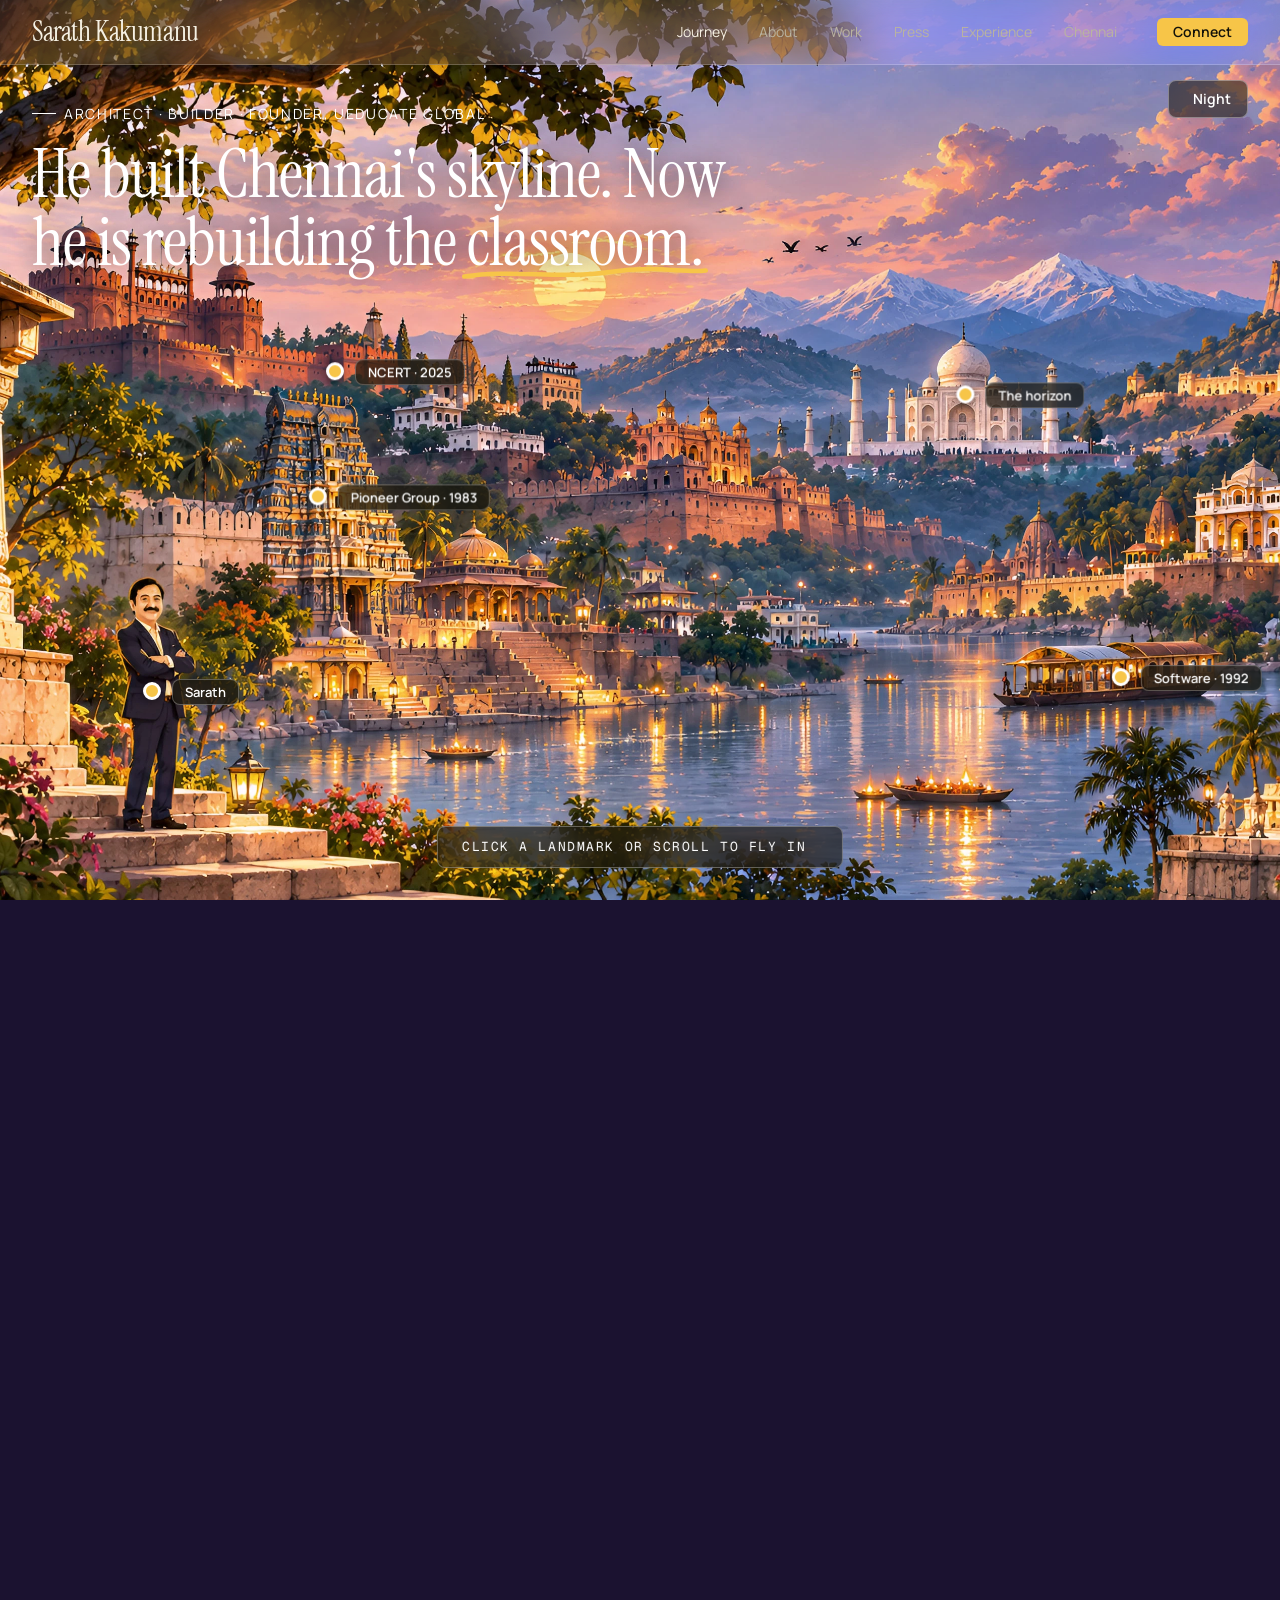
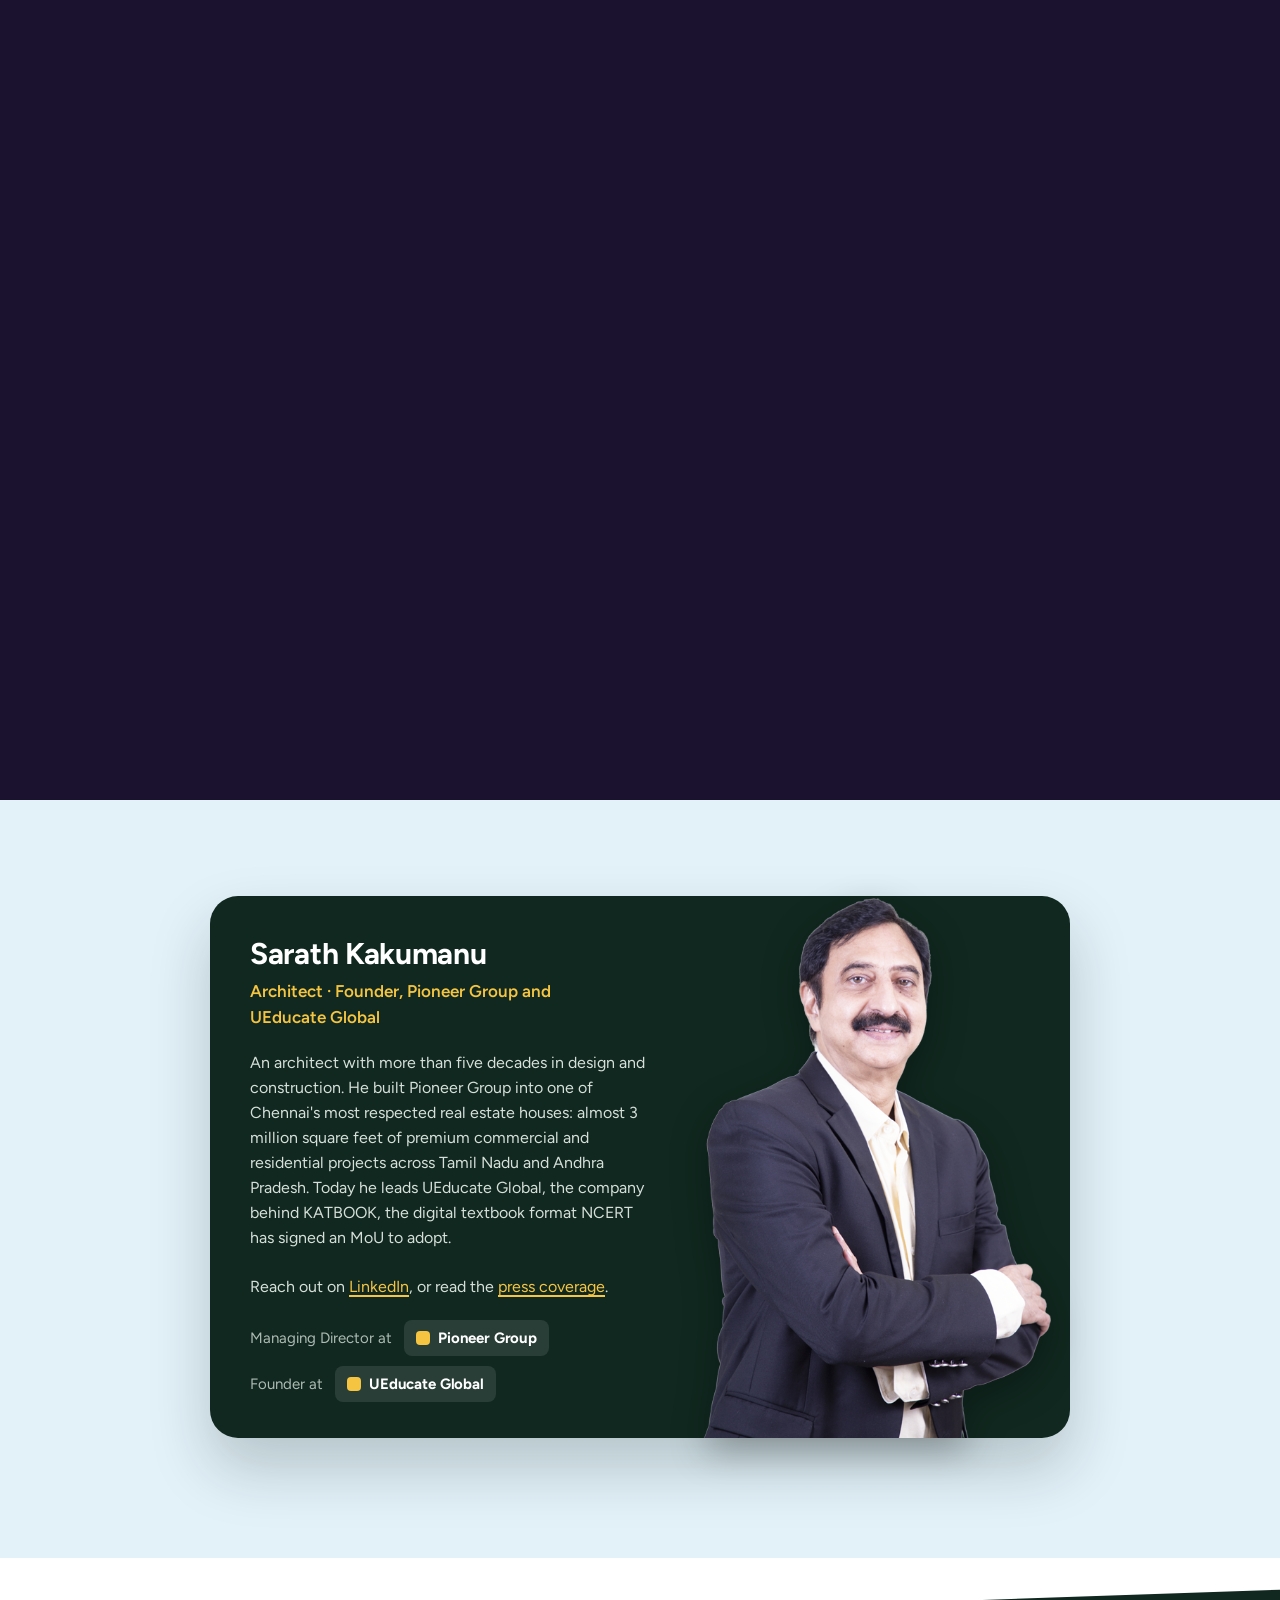
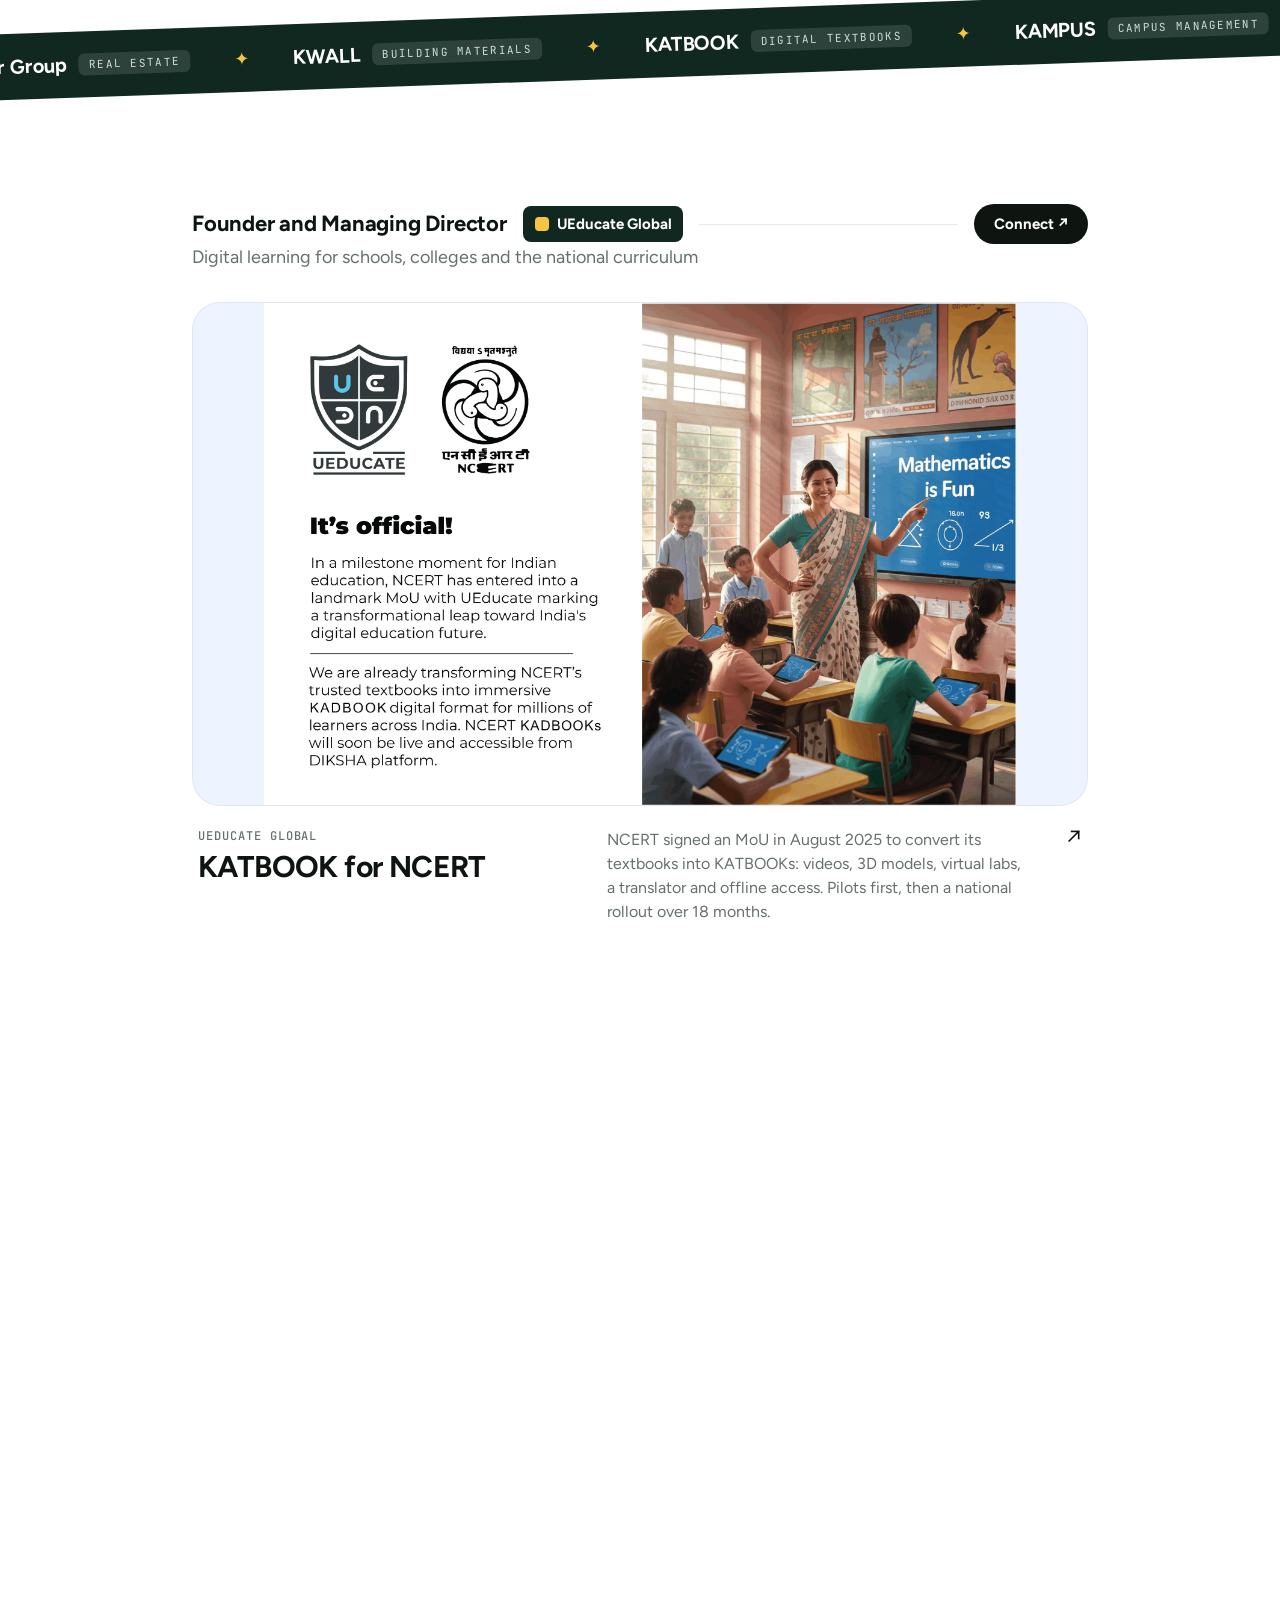
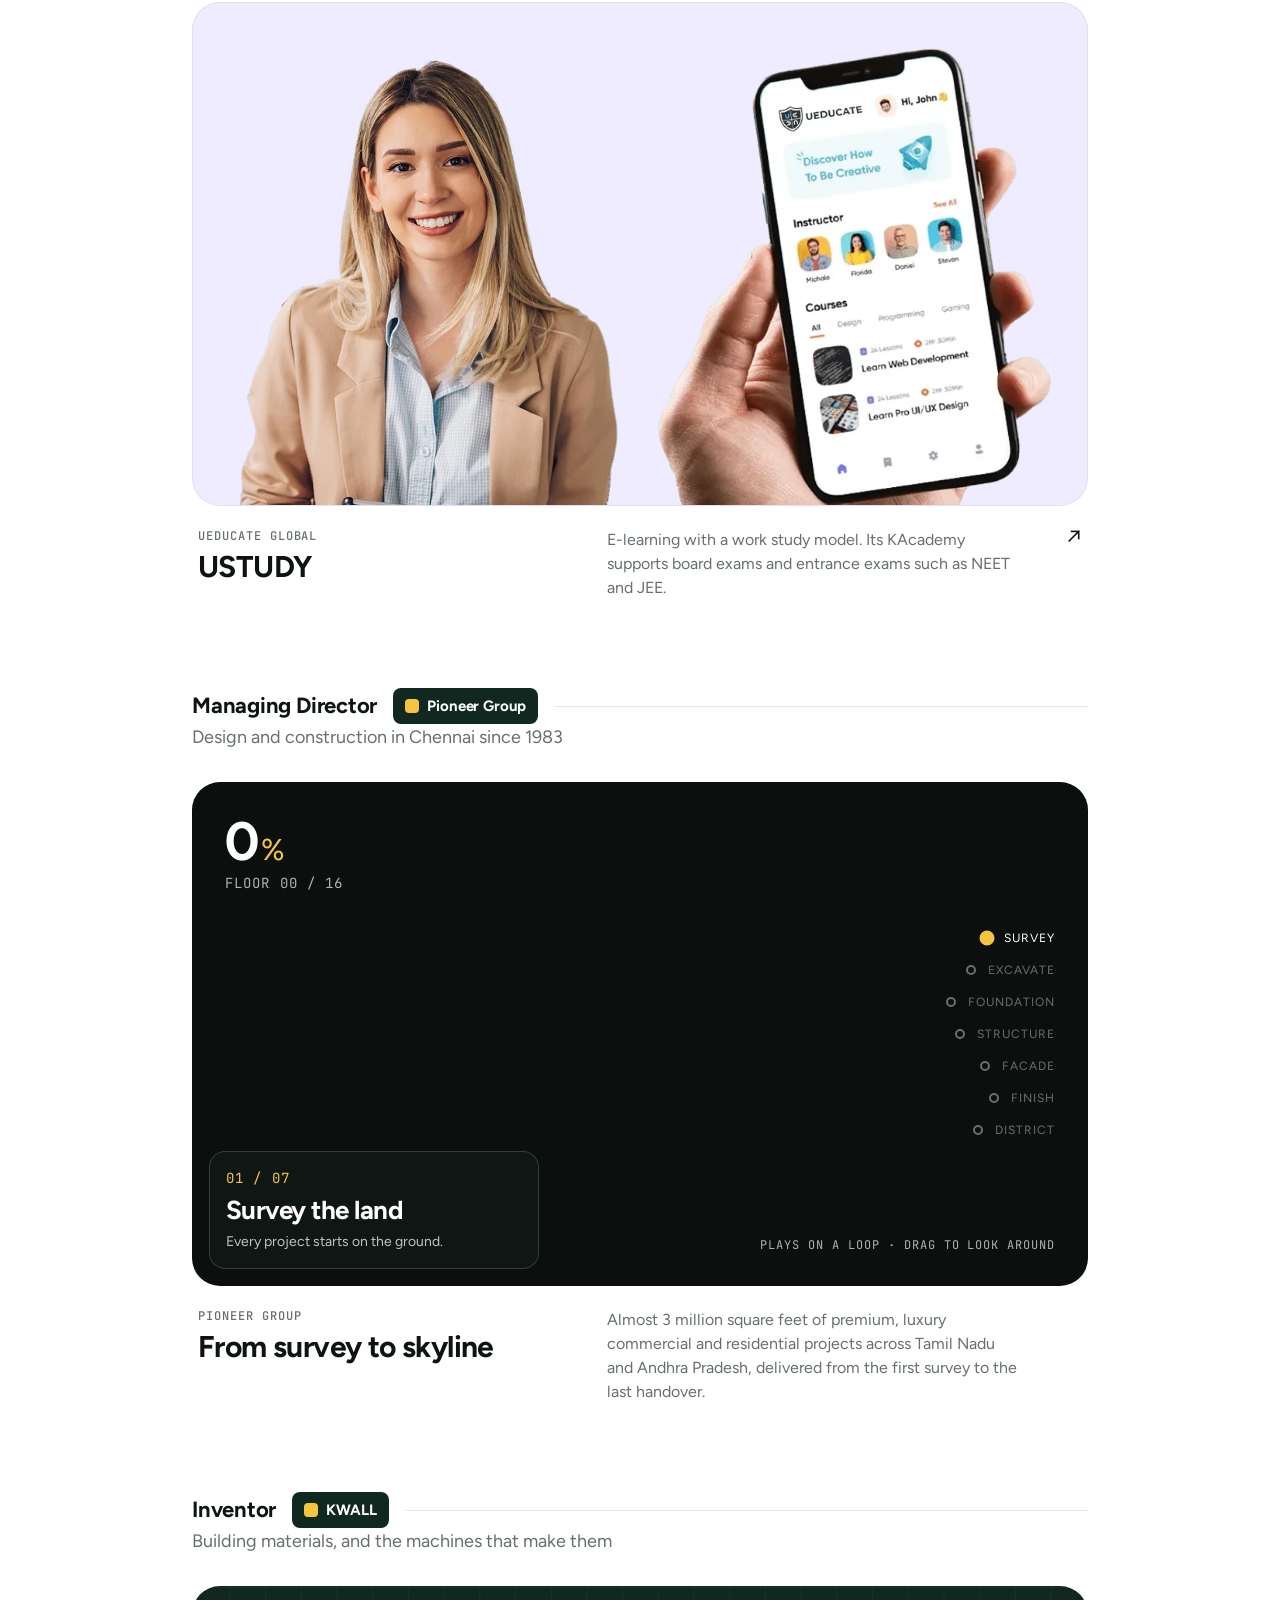
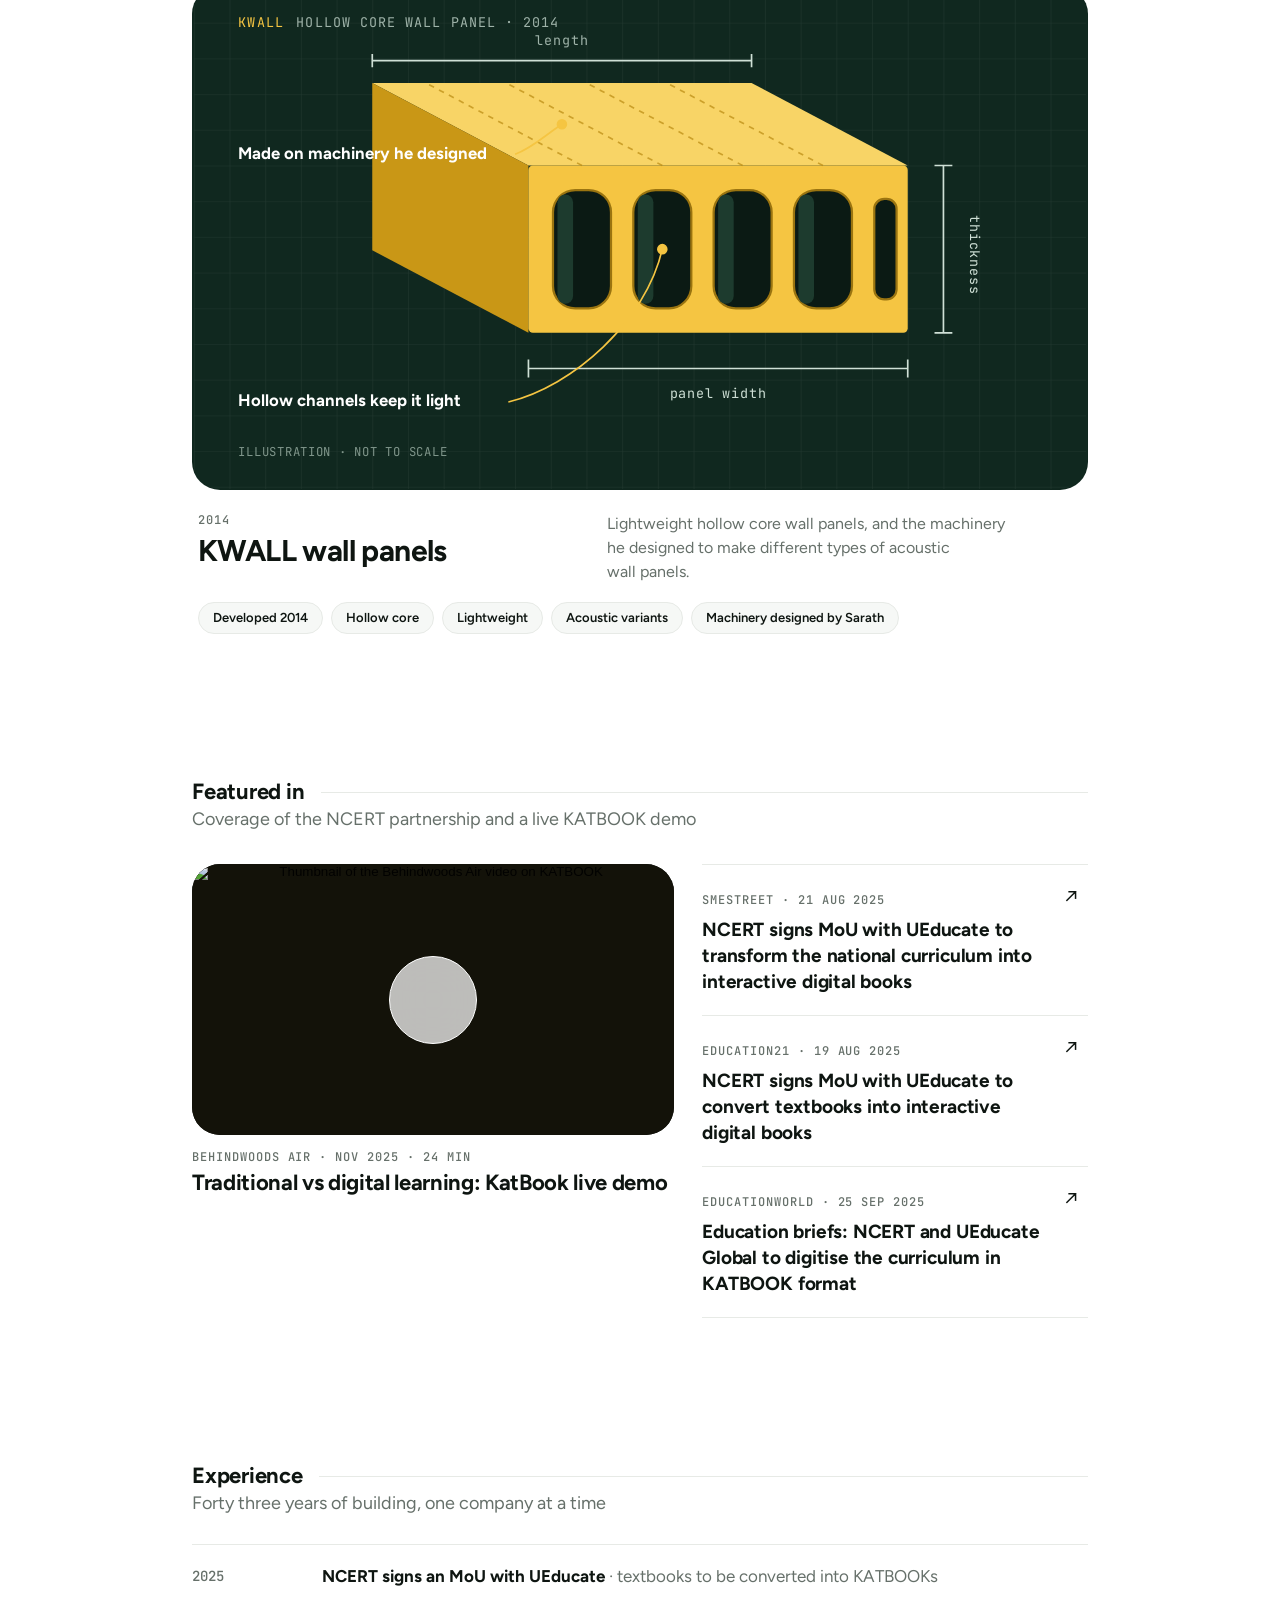
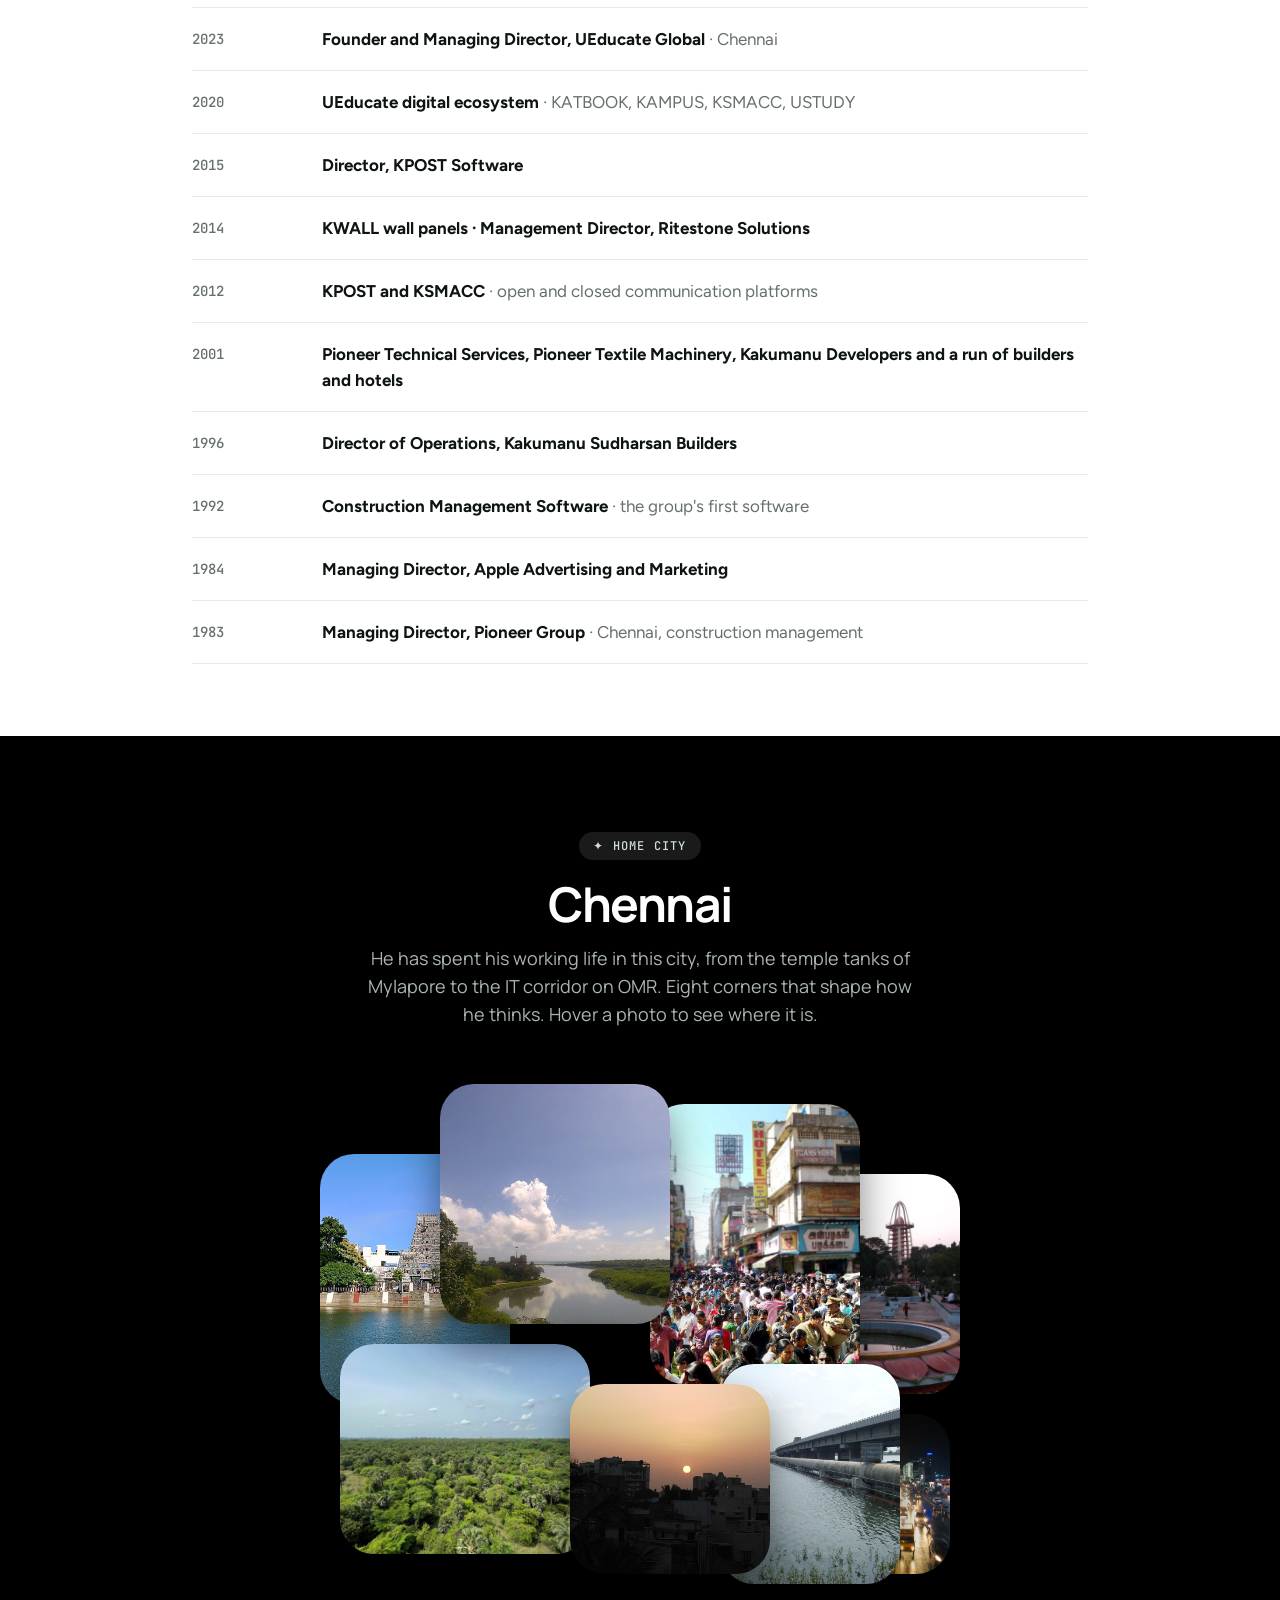
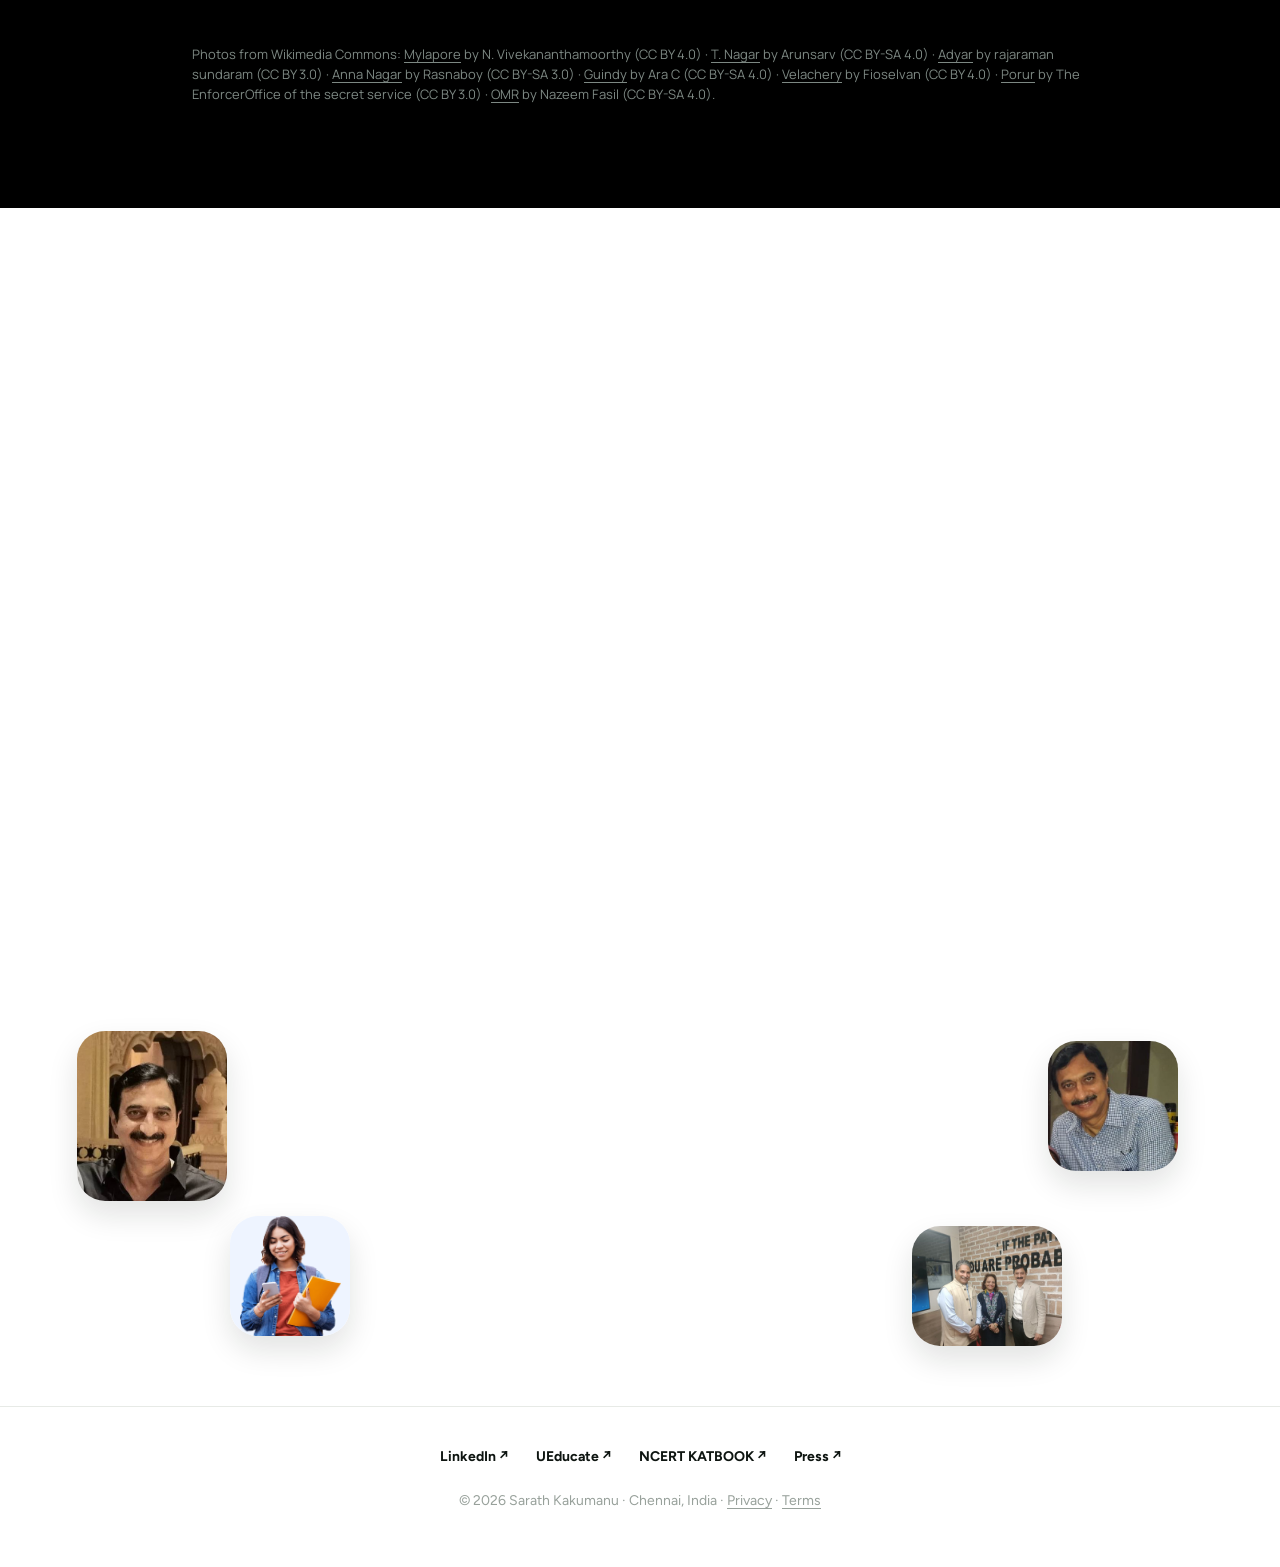
==== commit e726e34f: "Redesign the KWALL section as a technical cutaway illustration with spec chips Co-Authored-By: Claud" ====
--- a/index.html
+++ b/index.html
@@ -17,7 +17,7 @@
 <script src="https://unpkg.com/@phosphor-icons/web@2.1.1"></script>
 <link rel="stylesheet" href="site.css?v=9">
 <link rel="stylesheet" href="scene.css?v=9">
-<link rel="stylesheet" href="pro.css?v=2">
+<link rel="stylesheet" href="pro.css?v=5">
 <link rel="stylesheet" href="world.css?v=9">
 <link rel="stylesheet" href="build.css?v=9">
 <script type="application/ld+json">
@@ -148,15 +148,35 @@
     <p class="sec-sub reveal">Building materials, and the machines that make them</p>
     <div class="cases">
       <div class="case reveal">
-        <div class="panel" style="--tint:#fffbe6"><svg class="kwall" viewBox="0 0 800 450" role="img" aria-label="Cross section of a KWALL lightweight hollow core wall panel">
-  <rect x="120" y="96" width="560" height="190" rx="8" fill="#f5c542" stroke="#0e1511" stroke-width="2"/>
-  <g fill="#fffdf2" stroke="#0e1511" stroke-width="2"><rect x="150" y="122" width="82" height="138" rx="30"/><rect x="262" y="122" width="82" height="138" rx="30"/><rect x="374" y="122" width="82" height="138" rx="30"/><rect x="486" y="122" width="82" height="138" rx="30"/><rect x="598" y="122" width="52" height="138" rx="24"/></g>
-  <g stroke="#0e1511" stroke-width="1.5" fill="none"><path d="M120 322v18M680 322v18M120 331h560"/><path d="M706 96h18M706 286h18M715 96v190"/></g>
-  <text x="400" y="360" text-anchor="middle">panel width</text><text x="744" y="196" transform="rotate(90 744 196)" text-anchor="middle">thickness</text>
-  <path d="M190 122 L168 70" stroke="#10281f" stroke-width="2"/><text x="60" y="62">hollow core keeps it light</text>
-  <text x="26" y="424" style="font-size:12px;fill:#66706a">KWALL · developed 2014 · lightweight hollow core wall panel (illustration)</text>
+        <div class="panel" style="--tint:#10281f"><svg class="kwall" viewBox="0 0 800 450" role="img" aria-label="Cutaway drawing of a KWALL lightweight hollow core wall panel showing its hollow channels">
+  <defs><pattern id="kgrid" width="32" height="32" patternUnits="userSpaceOnUse"><path d="M32 0H0V32" fill="none" stroke="#ffffff" stroke-opacity=".07" stroke-width="1"/></pattern></defs>
+  <rect width="800" height="450" fill="#10281f"/><rect width="800" height="450" fill="url(#kgrid)"/>
+  <g font-family="JetBrains Mono, monospace" font-size="12" letter-spacing=".08em">
+    <text x="40" y="36" fill="#f5c542">KWALL</text><text x="92" y="36" fill="#9fb3a9">HOLLOW CORE WALL PANEL · 2014</text>
+  </g>
+  <!-- top and left faces -->
+  <polygon points="300,160 640,160 500,86 160,86" fill="#f8d466"/>
+  <polygon points="300,160 160,86 160,236 300,310" fill="#c99716"/>
+  <!-- front face with hollow cores -->
+  <rect x="300" y="160" width="340" height="150" rx="4" fill="#f5c542"/>
+  <g fill="#0b1a14" stroke="#9a7410" stroke-width="2">
+    <rect x="322" y="182" width="52" height="106" rx="20"/><rect x="394" y="182" width="52" height="106" rx="20"/><rect x="466" y="182" width="52" height="106" rx="20"/><rect x="538" y="182" width="52" height="106" rx="20"/><rect x="610" y="190" width="20" height="90" rx="9"/>
+  </g>
+  <g fill="#1d3b2e"><rect x="326" y="186" width="14" height="98" rx="7"/><rect x="398" y="186" width="14" height="98" rx="7"/><rect x="470" y="186" width="14" height="98" rx="7"/><rect x="542" y="186" width="14" height="98" rx="7"/></g>
+  <!-- ghost channels along the length on the top face -->
+  <g stroke="#b98b12" stroke-width="1.5" stroke-dasharray="5 5" fill="none" opacity=".7"><path d="M348 160 L208 86M420 160 L280 86M492 160 L352 86M564 160 L424 86"/></g>
+  <!-- dimensions -->
+  <g stroke="#cfe0d6" stroke-width="1.5" fill="none"><path d="M672 160v150M664 160h16M664 310h16"/><path d="M300 342h340M300 334v16M640 334v16"/><path d="M160 70L500 70M160 64v12M500 64v12" transform="translate(0 -4)"/></g>
+  <g font-family="JetBrains Mono, monospace" font-size="12" fill="#cfe0d6" letter-spacing=".06em">
+    <text x="470" y="368" text-anchor="middle">panel width</text><text x="696" y="240" transform="rotate(90 696 240)" text-anchor="middle">thickness</text><text x="330" y="56" text-anchor="middle" fill="#9fb3a9" transform="translate(0 -4)">length</text>
+  </g>
+  <!-- callouts -->
+  <g stroke="#f5c542" stroke-width="1.5" fill="none"><path d="M420 235 C 405 300, 340 358, 282 372"/><circle cx="420" cy="235" r="4" fill="#f5c542"/><path d="M330 123 C 316 132, 304 144, 288 150"/><circle cx="330" cy="123" r="4" fill="#f5c542"/></g>
+  <g font-family="Figtree, sans-serif" font-weight="700" font-size="15" fill="#fff"><text x="40" y="376">Hollow channels keep it light</text><text x="40" y="154">Made on machinery he designed</text></g>
+  <text x="40" y="420" font-family="JetBrains Mono, monospace" font-size="11" fill="#7f958a" letter-spacing=".06em">ILLUSTRATION · NOT TO SCALE</text>
 </svg></div>
         <div class="case-meta"><div><div class="lab">2014</div><h3>KWALL wall panels</h3></div><p class="d">Lightweight hollow core wall panels, and the machinery he designed to make different types of acoustic wall panels.</p><span></span></div>
+        <ul class="spec-chips"><li>Developed 2014</li><li>Hollow core</li><li>Lightweight</li><li>Acoustic variants</li><li>Machinery designed by Sarath</li></ul>
       </div>
     </div>
   </div>
--- a/pro.css
+++ b/pro.css
@@ -75,7 +75,6 @@
 .panel .build-hint { color: #aab5af; }
 @media (max-width: 767px) { .panel .build-card { display: none; } .panel.dark { aspect-ratio: 4 / 5; } }
 .kwall { width: 100%; height: 100%; display: block; }
-.kwall text { font-family: "JetBrains Mono", monospace; font-size: 13px; fill: #0e1511; }
 
 /* Press */
 .press-wrap { margin-top: 32px; display: grid; gap: 28px; }
@@ -148,3 +147,5 @@
 @media (prefers-reduced-motion: reduce) { .ribbon-track { animation: none; } .panel img { transition: none; } }
 .card-dark { max-width: 860px; }
 @media (min-width: 768px) { .card-dark { min-height: 440px; } .card-dark .cutout { height: 104%; right: 0; } .card-dark p.body, .card-dark .reach, .card-dark .at, .card-dark .role { max-width: 410px; } .card-dark h2 { font-size: 30px; line-height: 36px; } }
+.spec-chips { display: flex; flex-wrap: wrap; gap: 8px; margin: 18px 6px 0; padding: 0; list-style: none; }
+.spec-chips li { padding: 6px 14px; border-radius: 9999px; border: 1px solid var(--line); background: #f6f8f6; color: var(--ink); font: 600 13px/18px "Figtree", sans-serif; }
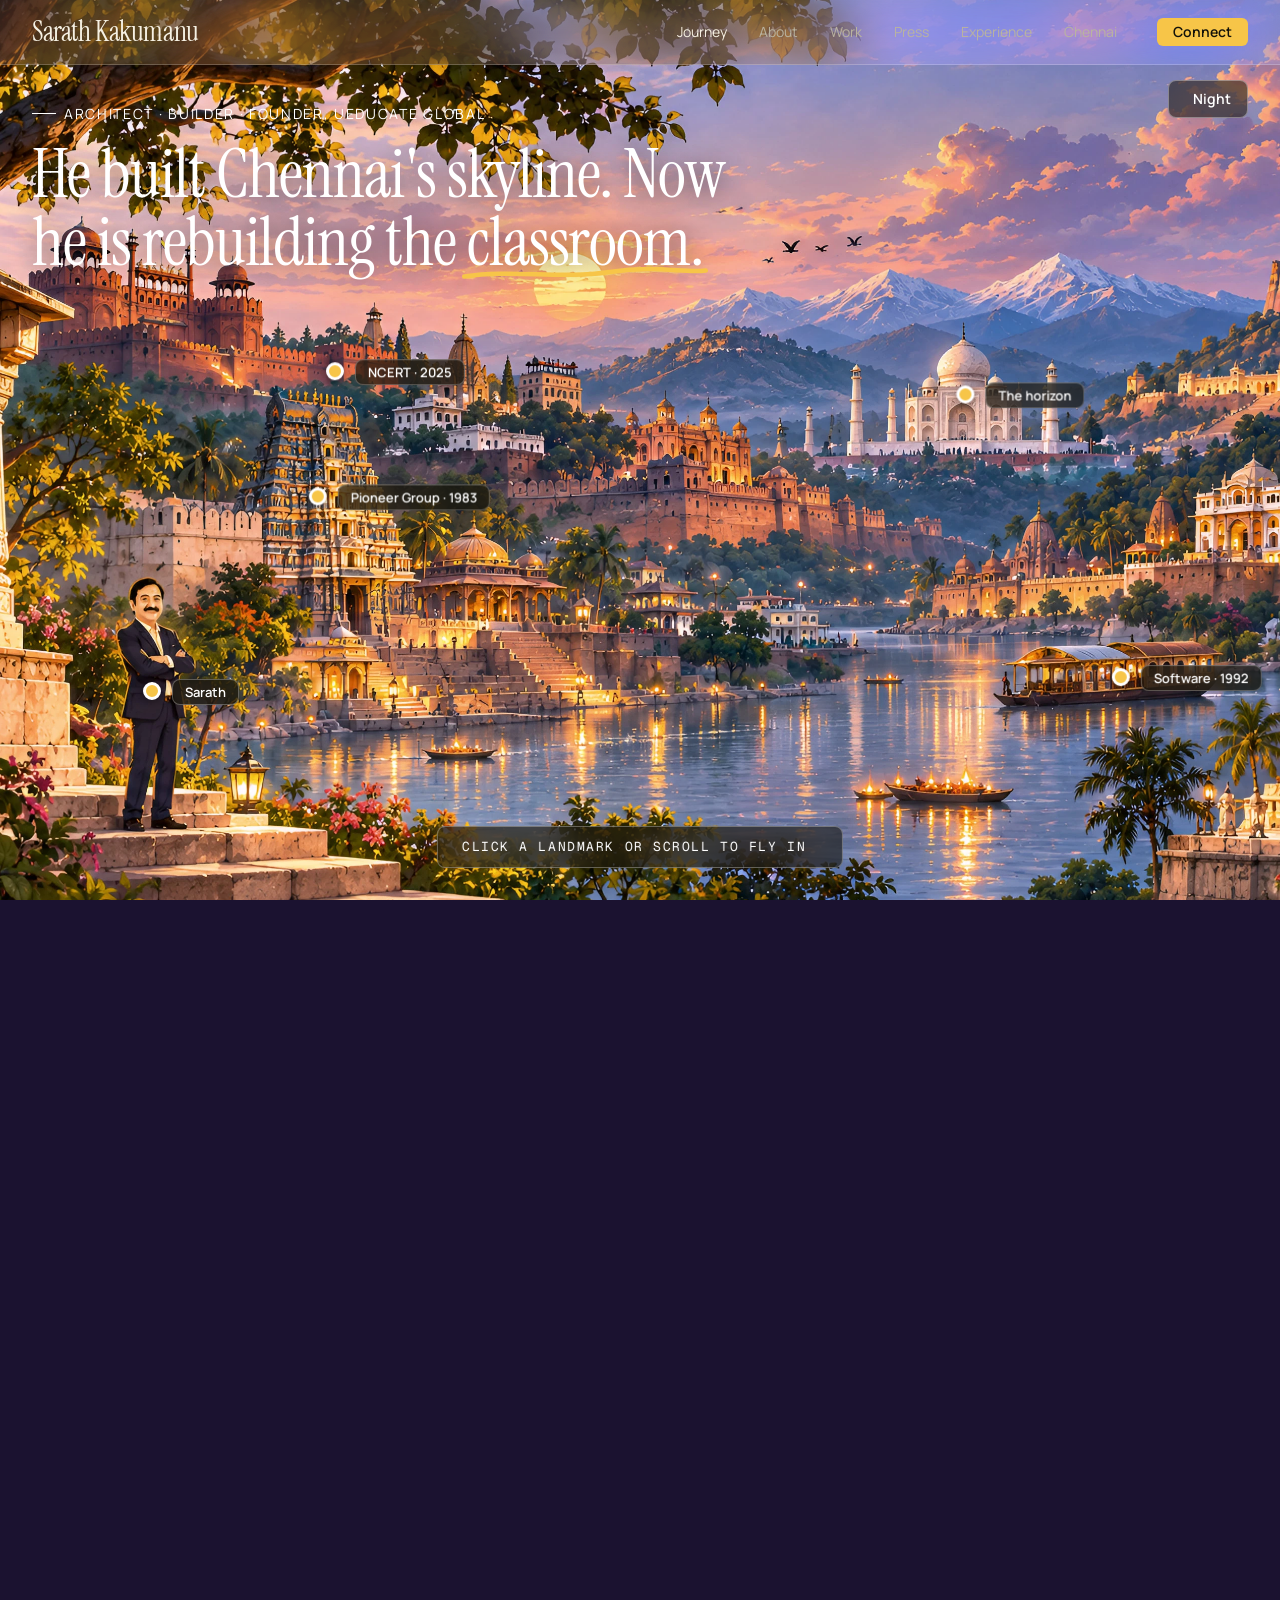
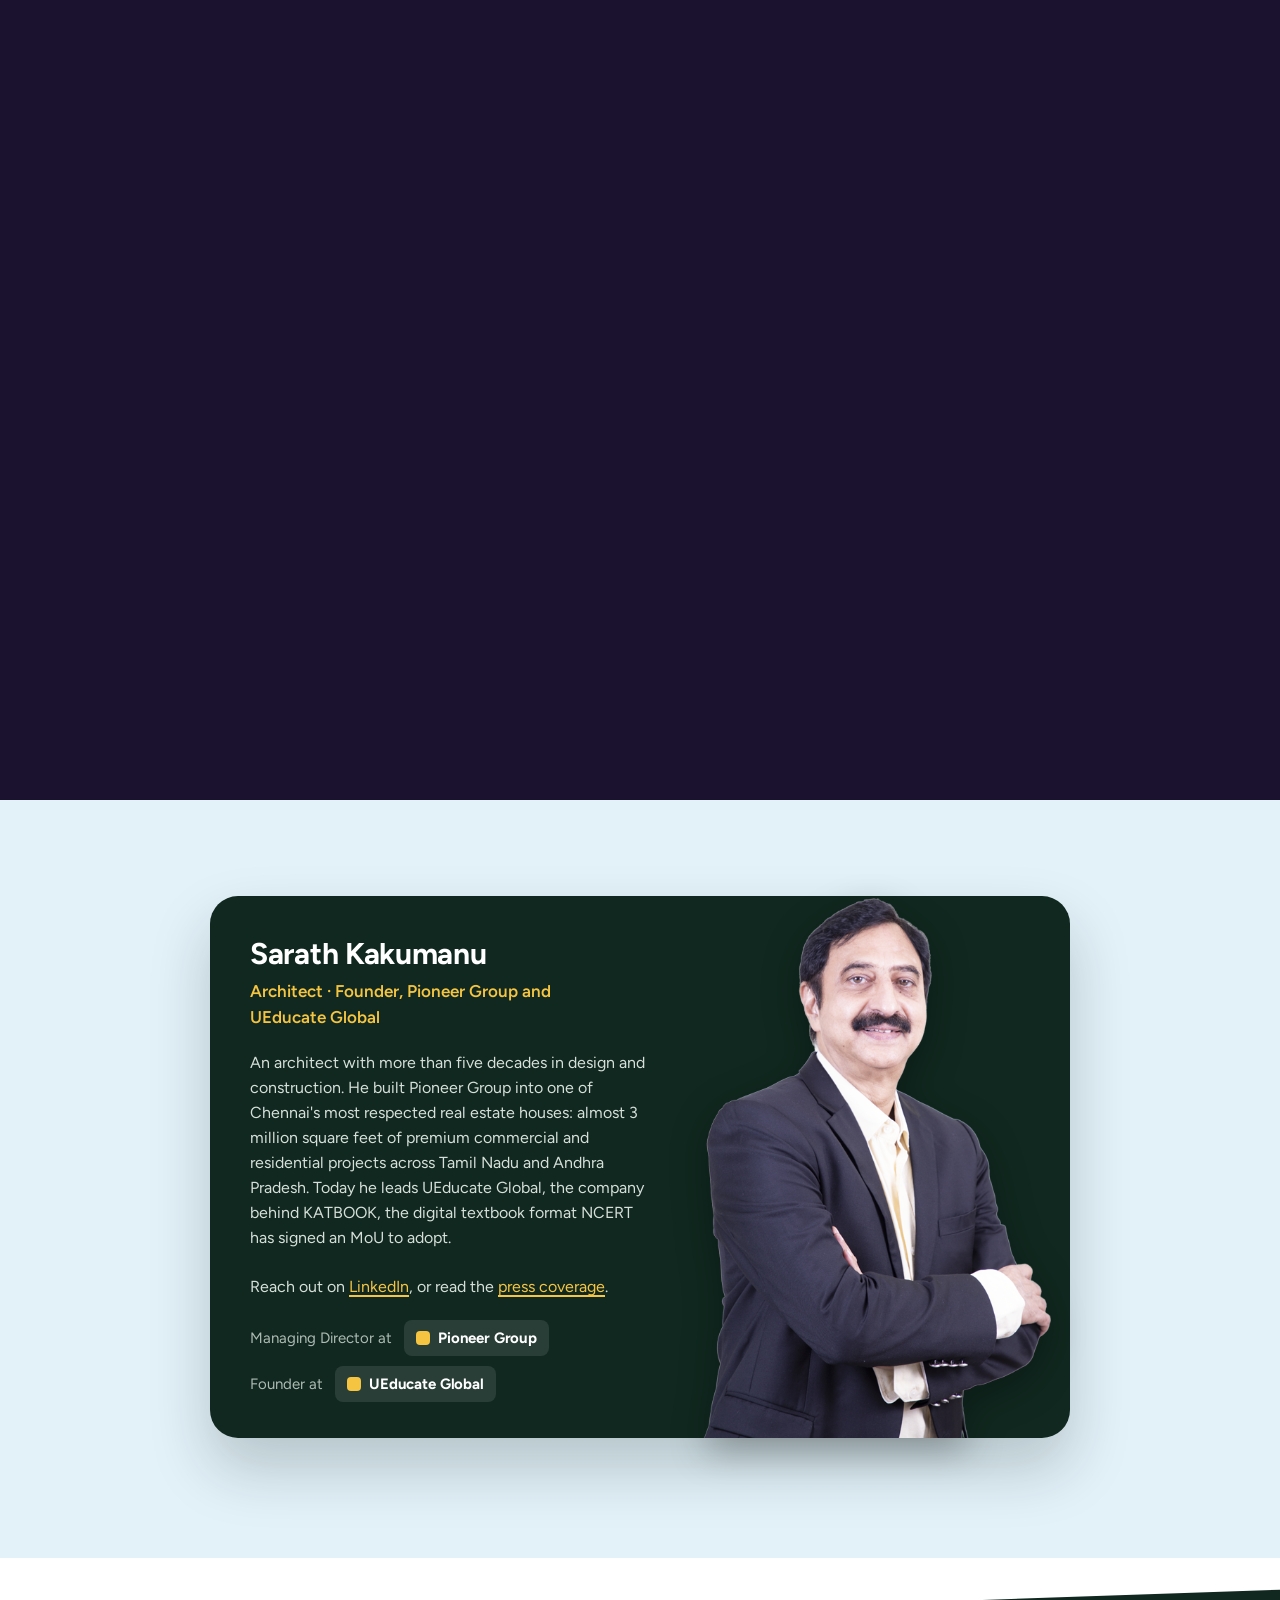
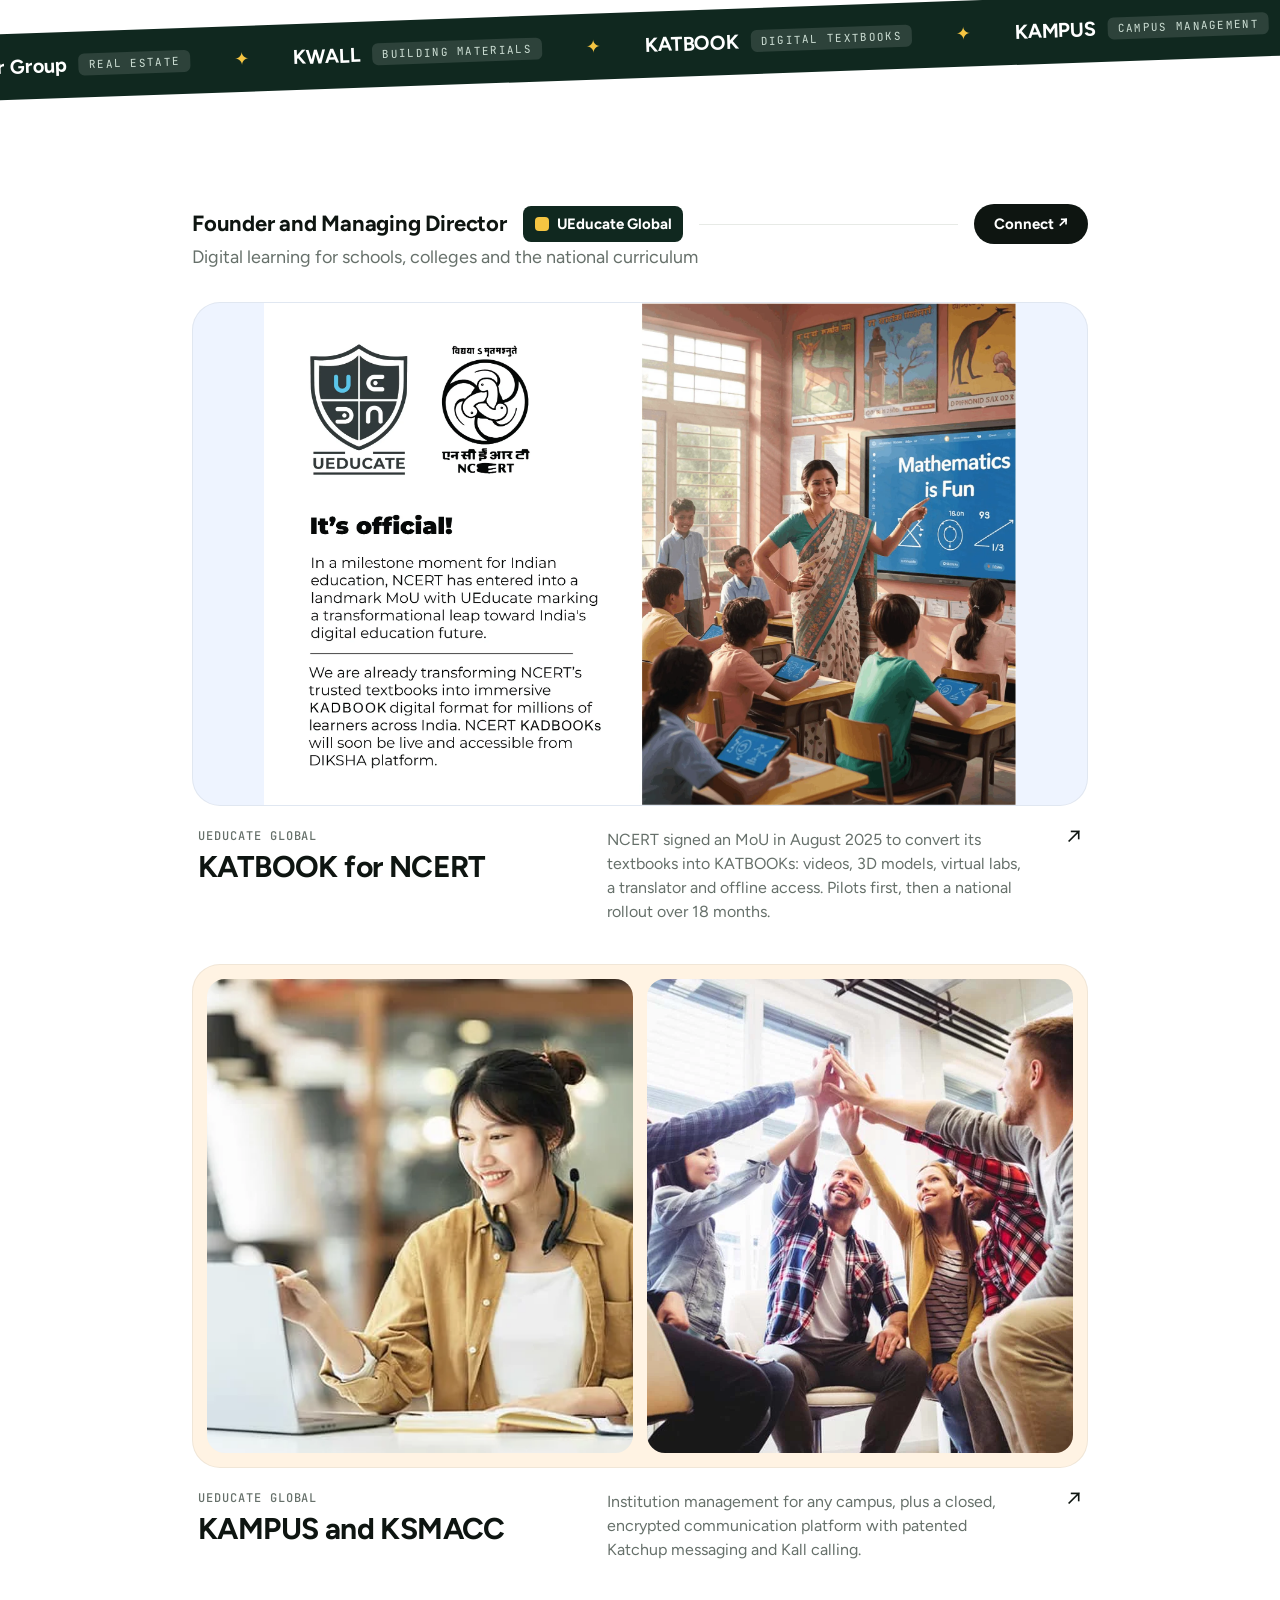
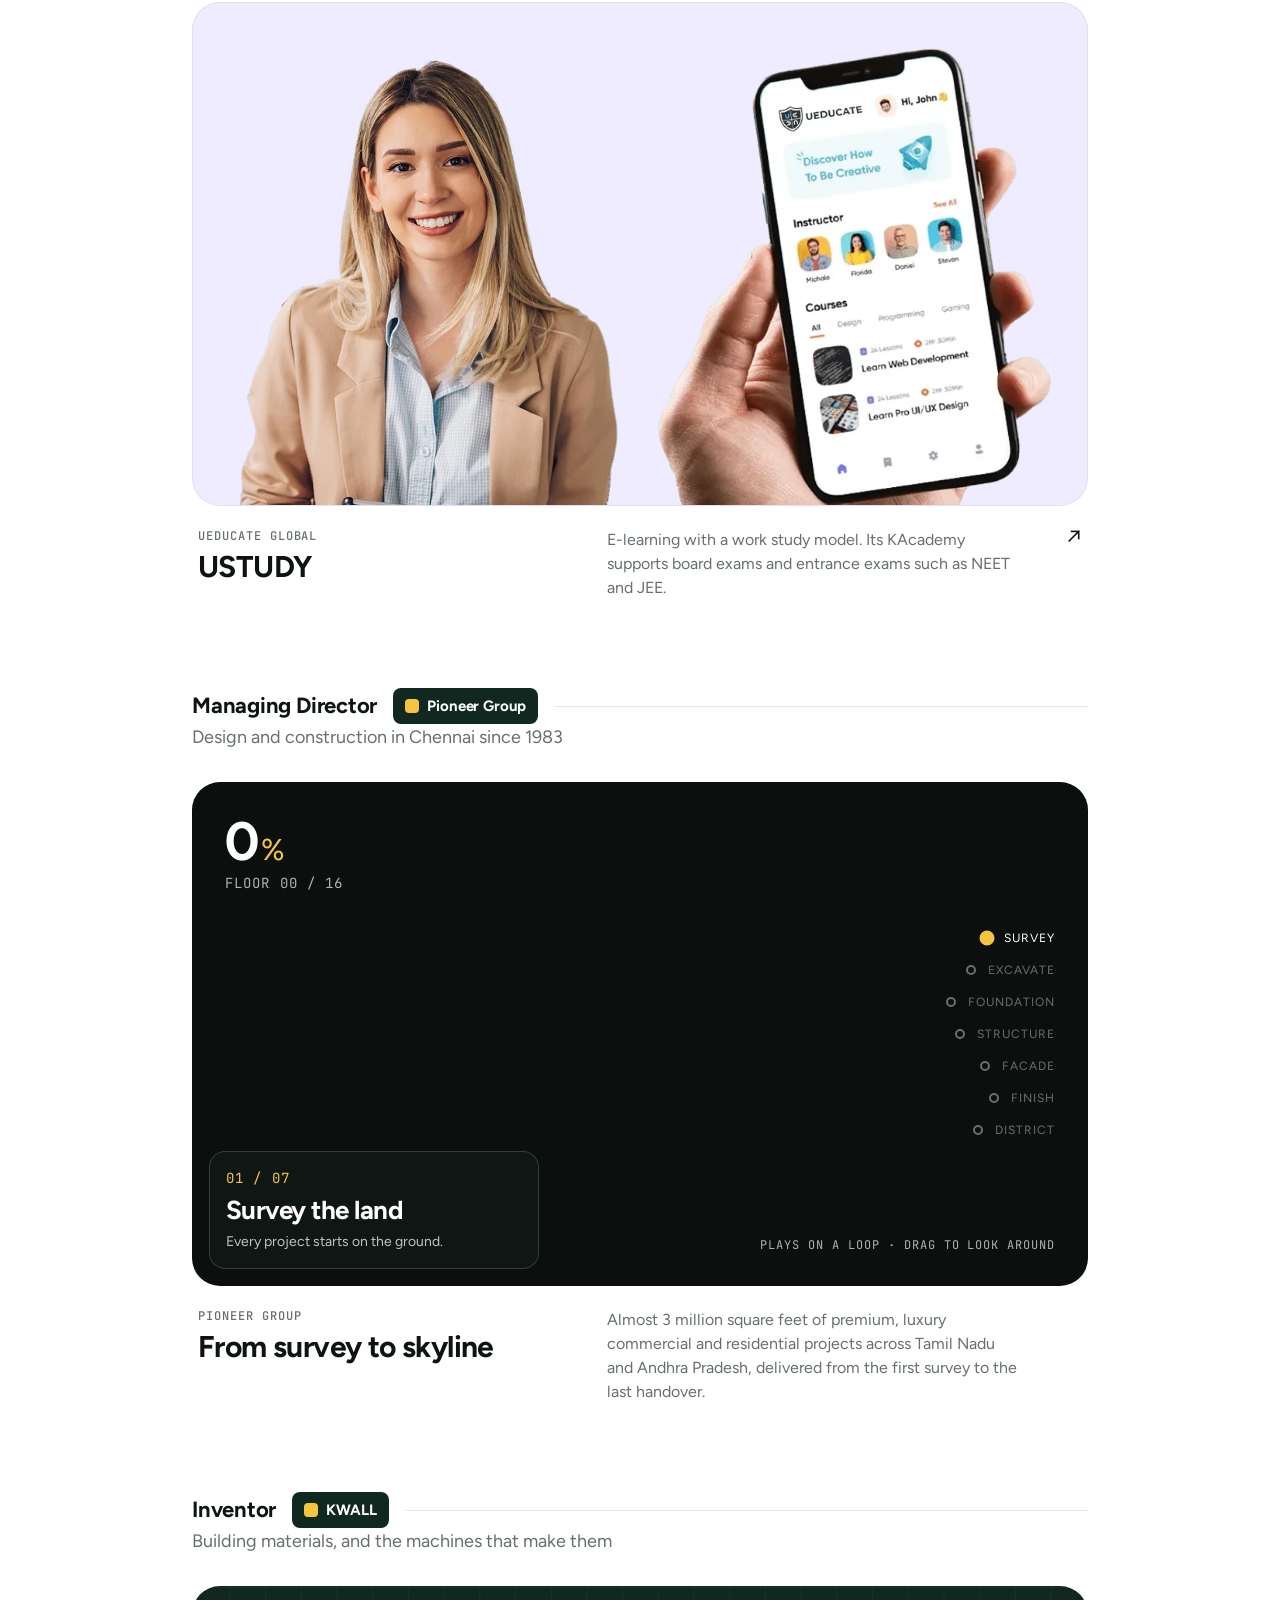
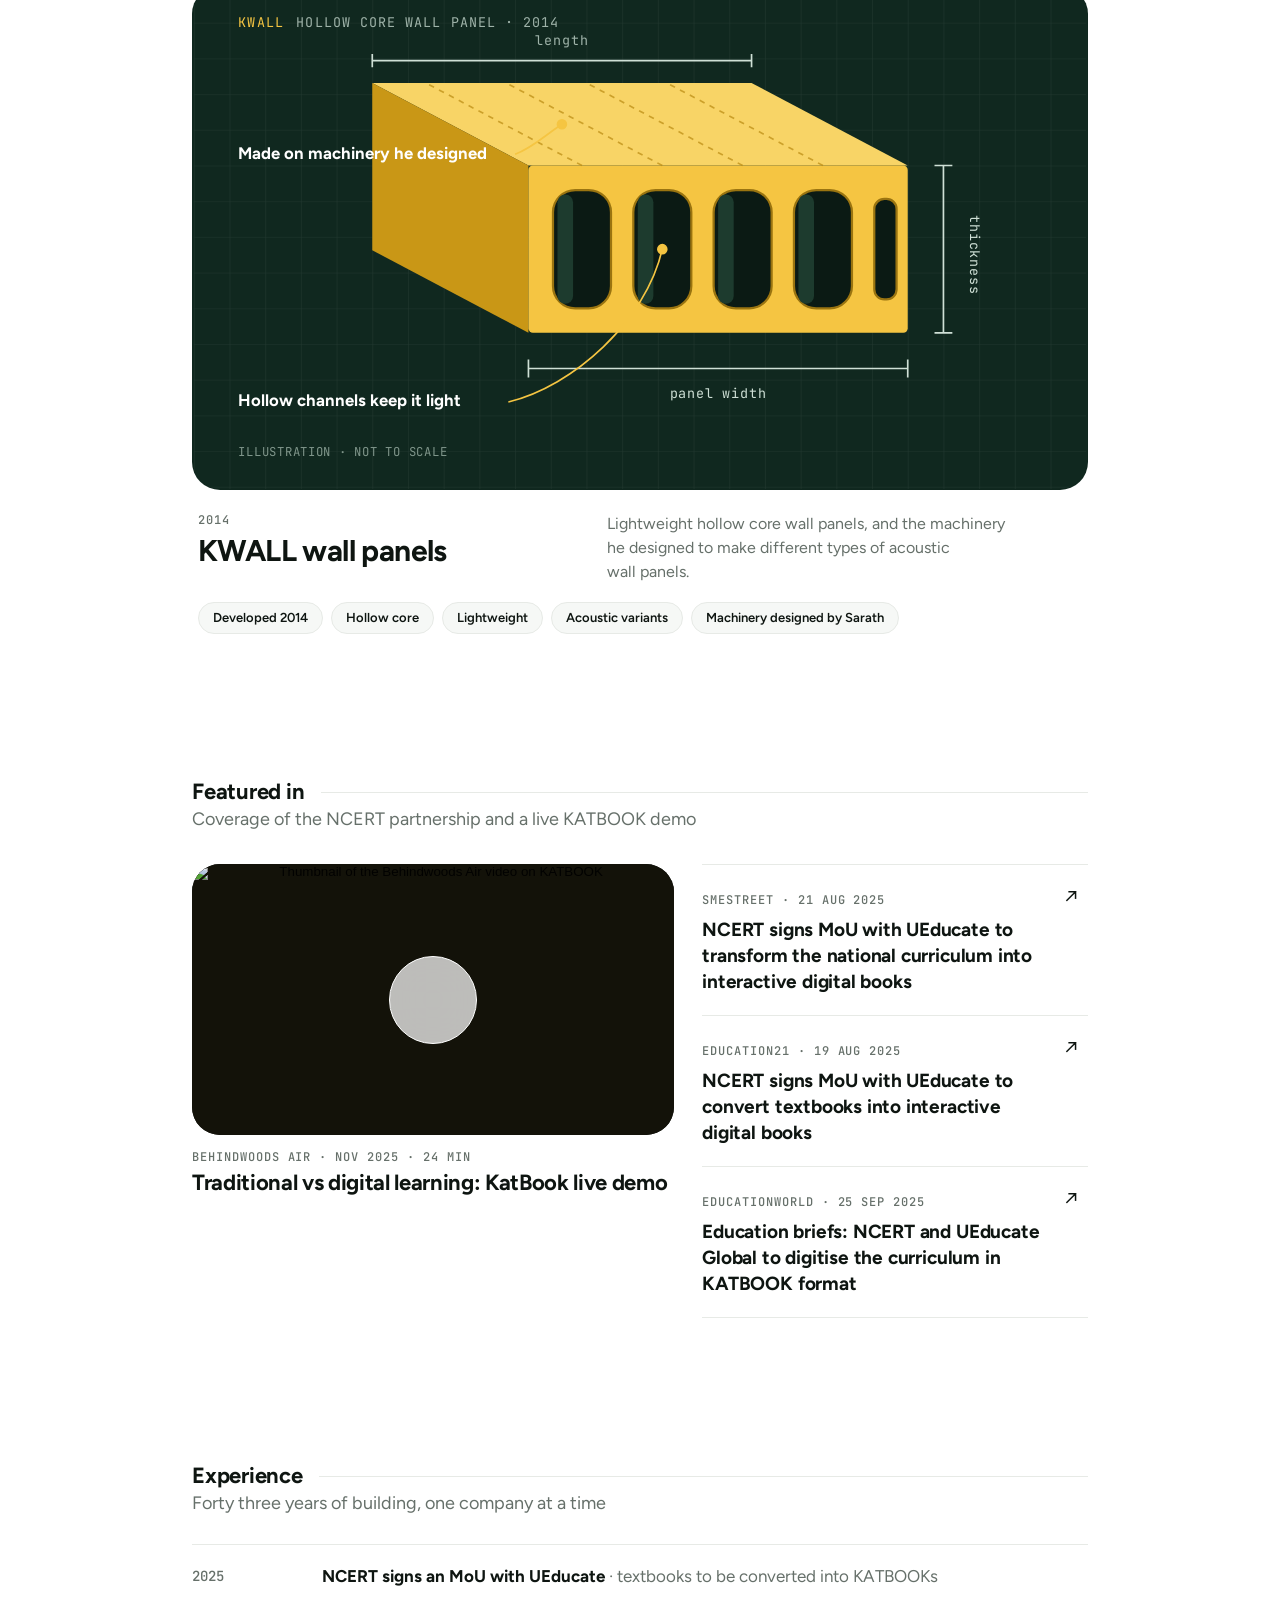
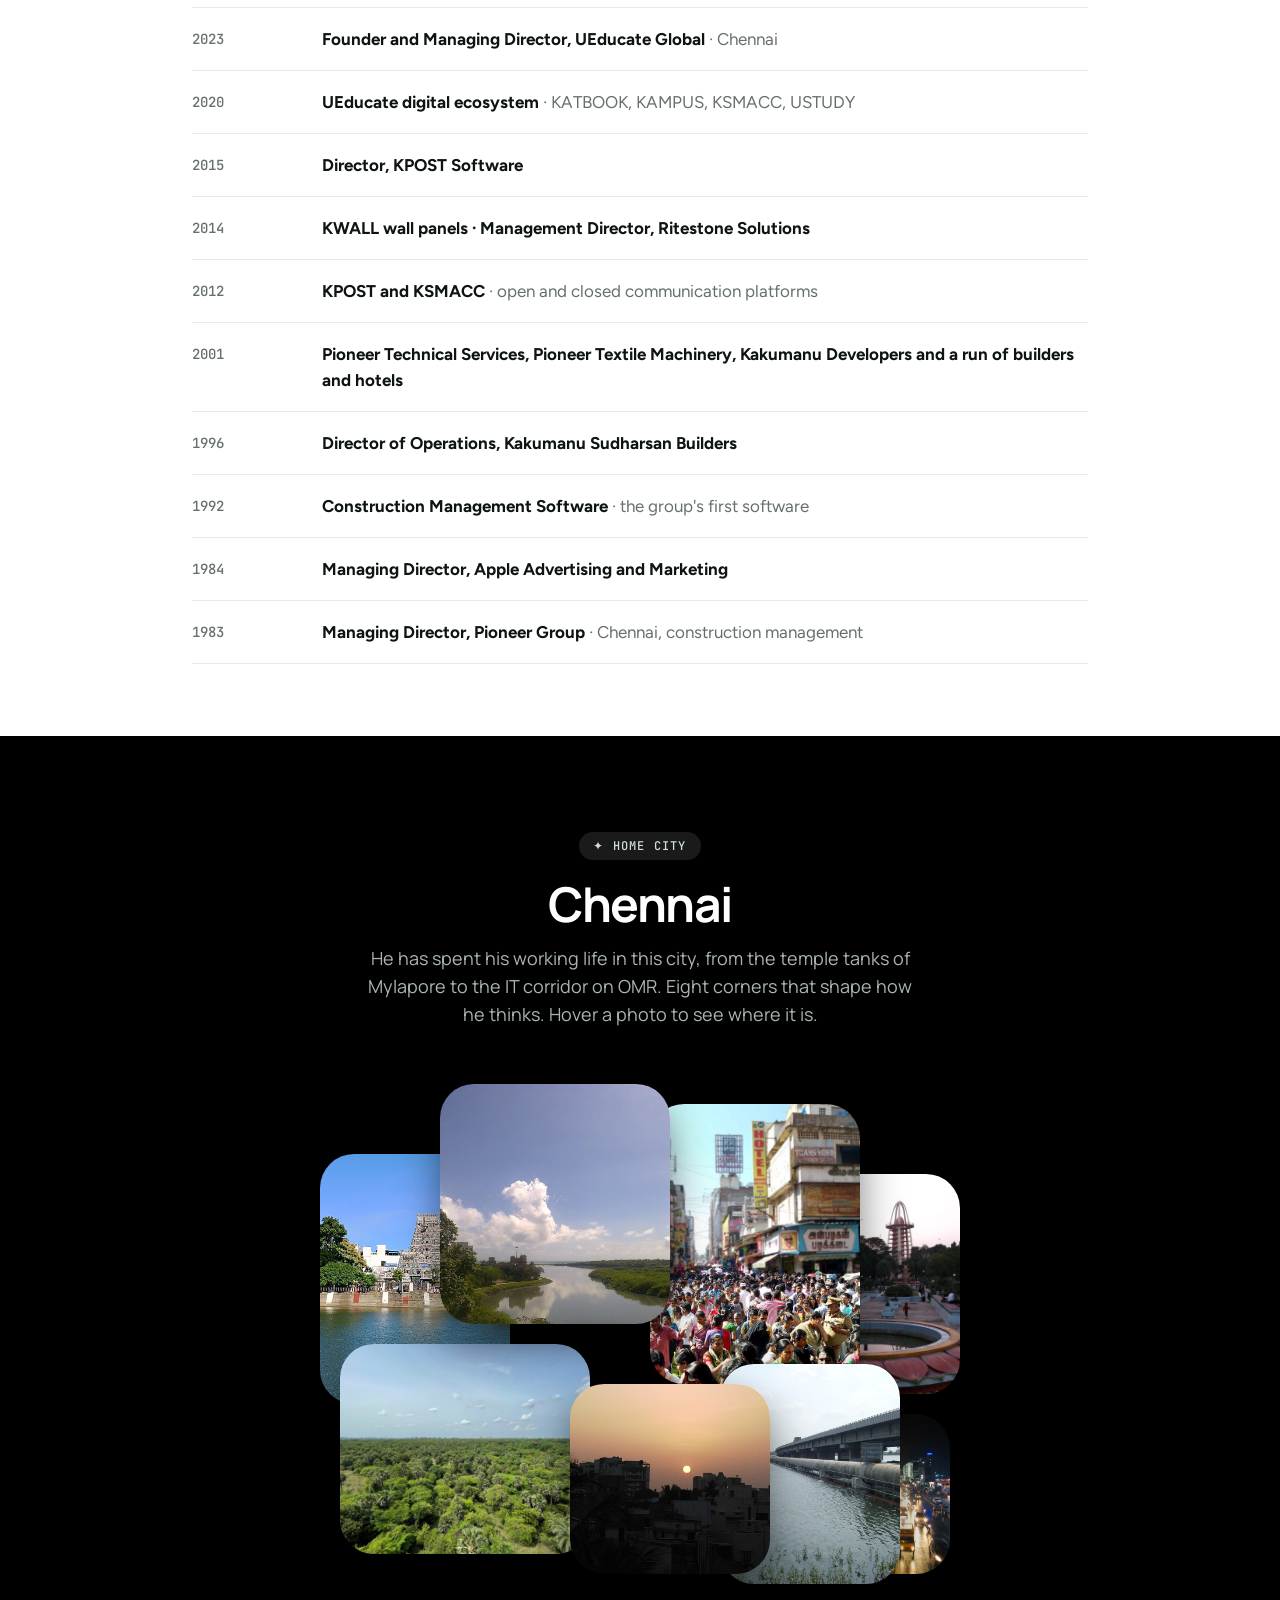
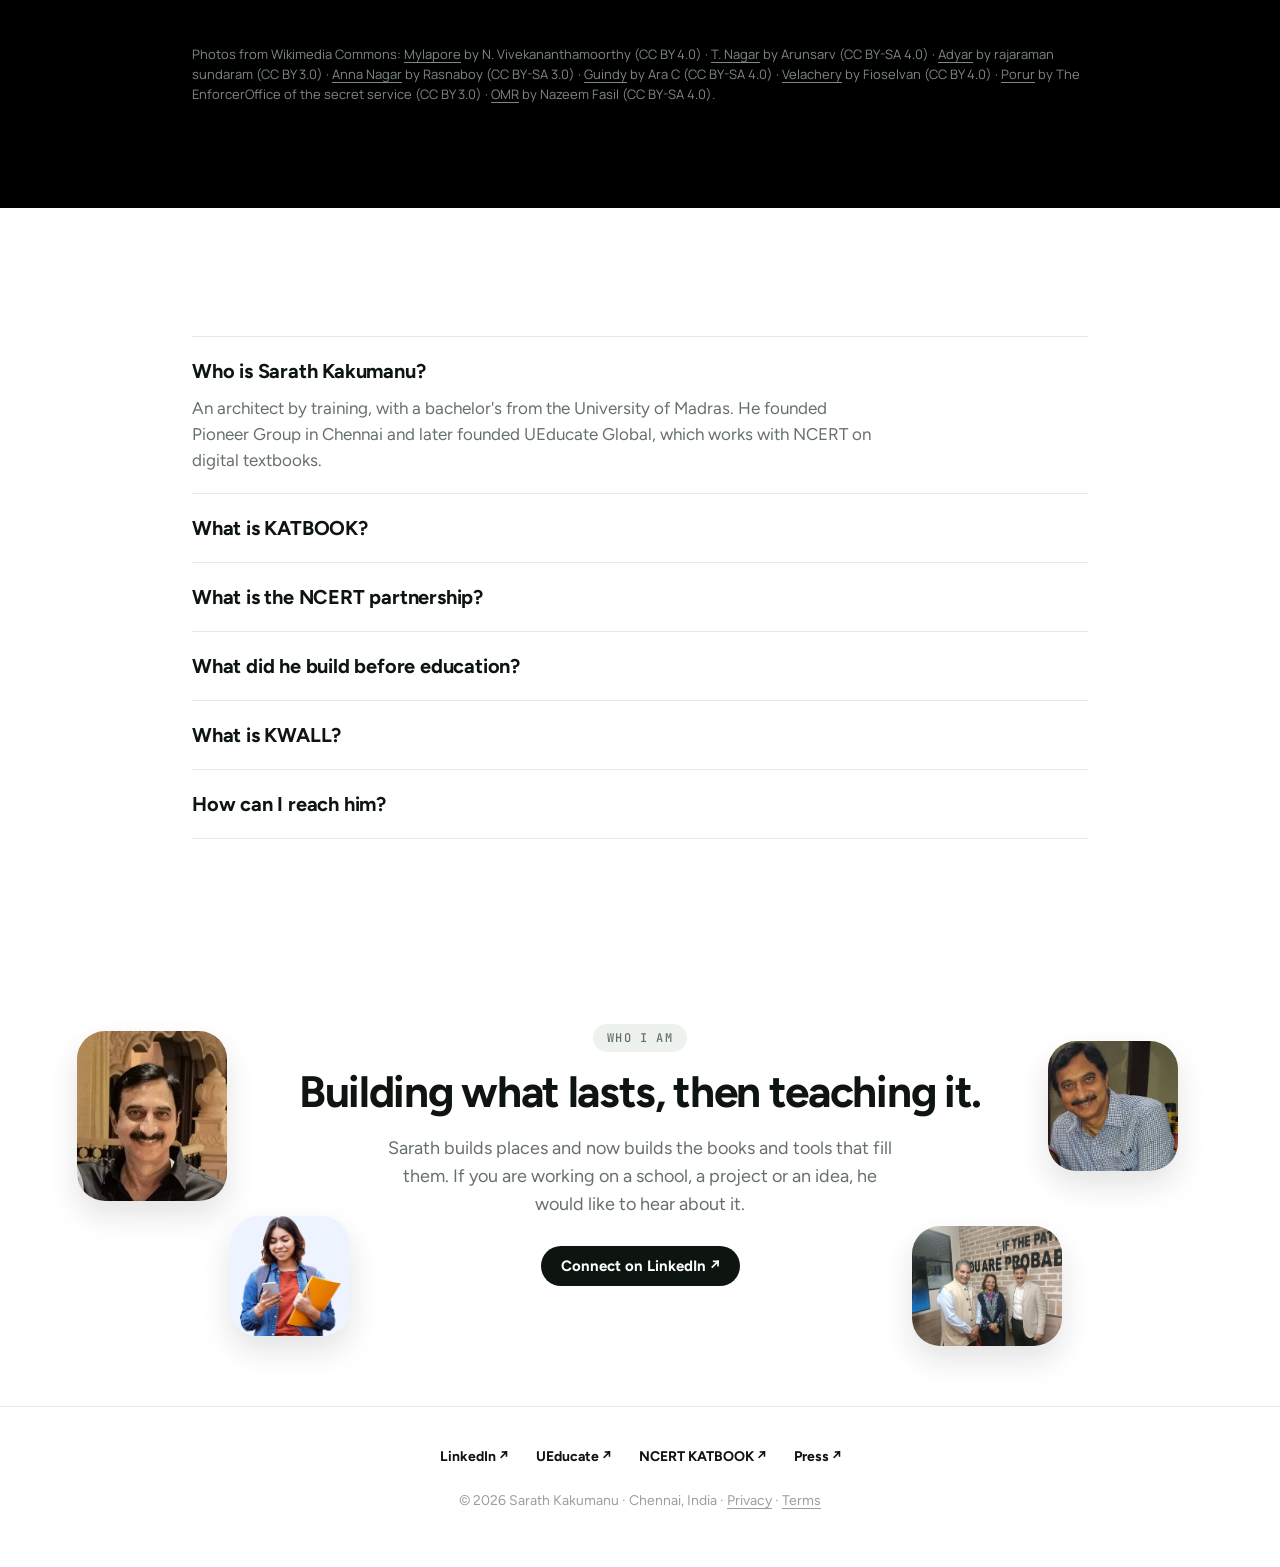
==== commit b8dcc6fd: "Mobile: size the hero stage to the real visible screen (no violet band), fit the reveal figure and s" ====
--- a/index.html
+++ b/index.html
@@ -18,7 +18,7 @@
 <link rel="stylesheet" href="site.css?v=9">
 <link rel="stylesheet" href="scene.css?v=9">
 <link rel="stylesheet" href="pro.css?v=5">
-<link rel="stylesheet" href="world.css?v=9">
+<link rel="stylesheet" href="world.css?v=14">
 <link rel="stylesheet" href="build.css?v=9">
 <script type="application/ld+json">
 {"@context":"https://schema.org","@type":"Person","name":"Sarath Kakumanu","jobTitle":"Founder, Pioneer Group and UEducate Global","description":"Architect with over five decades of experience. Built almost 3 million square feet of premium commercial and residential projects in Tamil Nadu and Andhra Pradesh. Developer of KWALL wall panels. Founder of UEducate Global, the company behind the KATBOOK digital textbook format.","alumniOf":"University of Madras","homeLocation":{"@type":"Place","name":"Chennai, India"},"sameAs":["https://www.linkedin.com/in/ar-sarath-kakumanu-51269a45/"]}
@@ -273,7 +273,7 @@
 <script src="https://unpkg.com/three@0.149.0/build/three.min.js"></script>
 <script src="build3d.js?v=8"></script>
 <script src="main.js?v=10"></script>
-<script src="world.js?v=11"></script>
+<script src="world.js?v=13"></script>
 <script src="scene.js?v=8"></script>
 </body>
 </html>
--- a/world.css
+++ b/world.css
@@ -1,6 +1,6 @@
 /* Illustrated world hero: a camera that flies through the illustration, one landmark per chapter. Flat colours only. */
-.world { position: relative; height: calc(100svh + 700vh); background: #1b1230; }
-.world-sticky { position: sticky; top: 0; height: 100svh; overflow: hidden; color: #f6f1e3; background: #1b1230; }
+.world { position: relative; height: calc(100lvh + 700vh); background: #1b1230; }
+.world-sticky { position: sticky; top: 0; height: 100svh; height: 100dvh; min-height: 100svh; overflow: hidden; color: #f6f1e3; background: #1b1230; }
 /* Pins are zero size anchors that JS moves onto their landmark every frame */
 .w-canvas { position: absolute; inset: 0; width: 100%; height: 100%; display: block; }
 .pins { position: absolute; inset: 0; z-index: 2; pointer-events: none; overflow: hidden; }
@@ -35,7 +35,7 @@
 .w-name span { font-size: clamp(56px, 11vw, 190px); line-height: .9; letter-spacing: -.03em; color: #f6f1e3; will-change: transform; }
 .w-name .l { justify-self: end; text-align: right; }
 .w-name .r { justify-self: start; grid-column: 3; }
-@media (max-width: 799px) { .w-name { grid-template-columns: 1fr; align-content: start; justify-items: center; padding-top: 14svh; } .w-name span { font-size: 17vw; grid-column: 1; justify-self: center; text-align: center; } }
+@media (max-width: 799px) { .w-name { grid-template-columns: 1fr; align-content: start; justify-items: center; padding-top: 17svh; } .w-name span { font-size: 14vw; grid-column: 1; justify-self: center; text-align: center; } }
 
 /* Chapter card */
 .w-card { position: absolute; z-index: 6; left: var(--s-300); bottom: var(--s-300); width: min(440px, calc(100% - 48px)); padding: var(--s-300); border-radius: 16px; opacity: 0; background: rgba(255,255,255,.8); backdrop-filter: blur(28px) saturate(180%); -webkit-backdrop-filter: blur(28px) saturate(180%); border: 1px solid rgba(255,255,255,.95); box-shadow: 0 1px 0 rgba(255,255,255,.9) inset, 0 24px 64px rgba(0,0,0,.35); color: #131209; will-change: transform, opacity; }
@@ -84,3 +84,4 @@
 }
 
 @media (max-width: 767px) { .w-title { top: 132px; } .w-cue { width: calc(100% - 32px); justify-content: center; text-align: center; } }
+@media (max-width: 799px) { .w-name .l, .w-name .r { grid-column: 1; justify-self: center; text-align: center; } .w-name { row-gap: 2px; } }
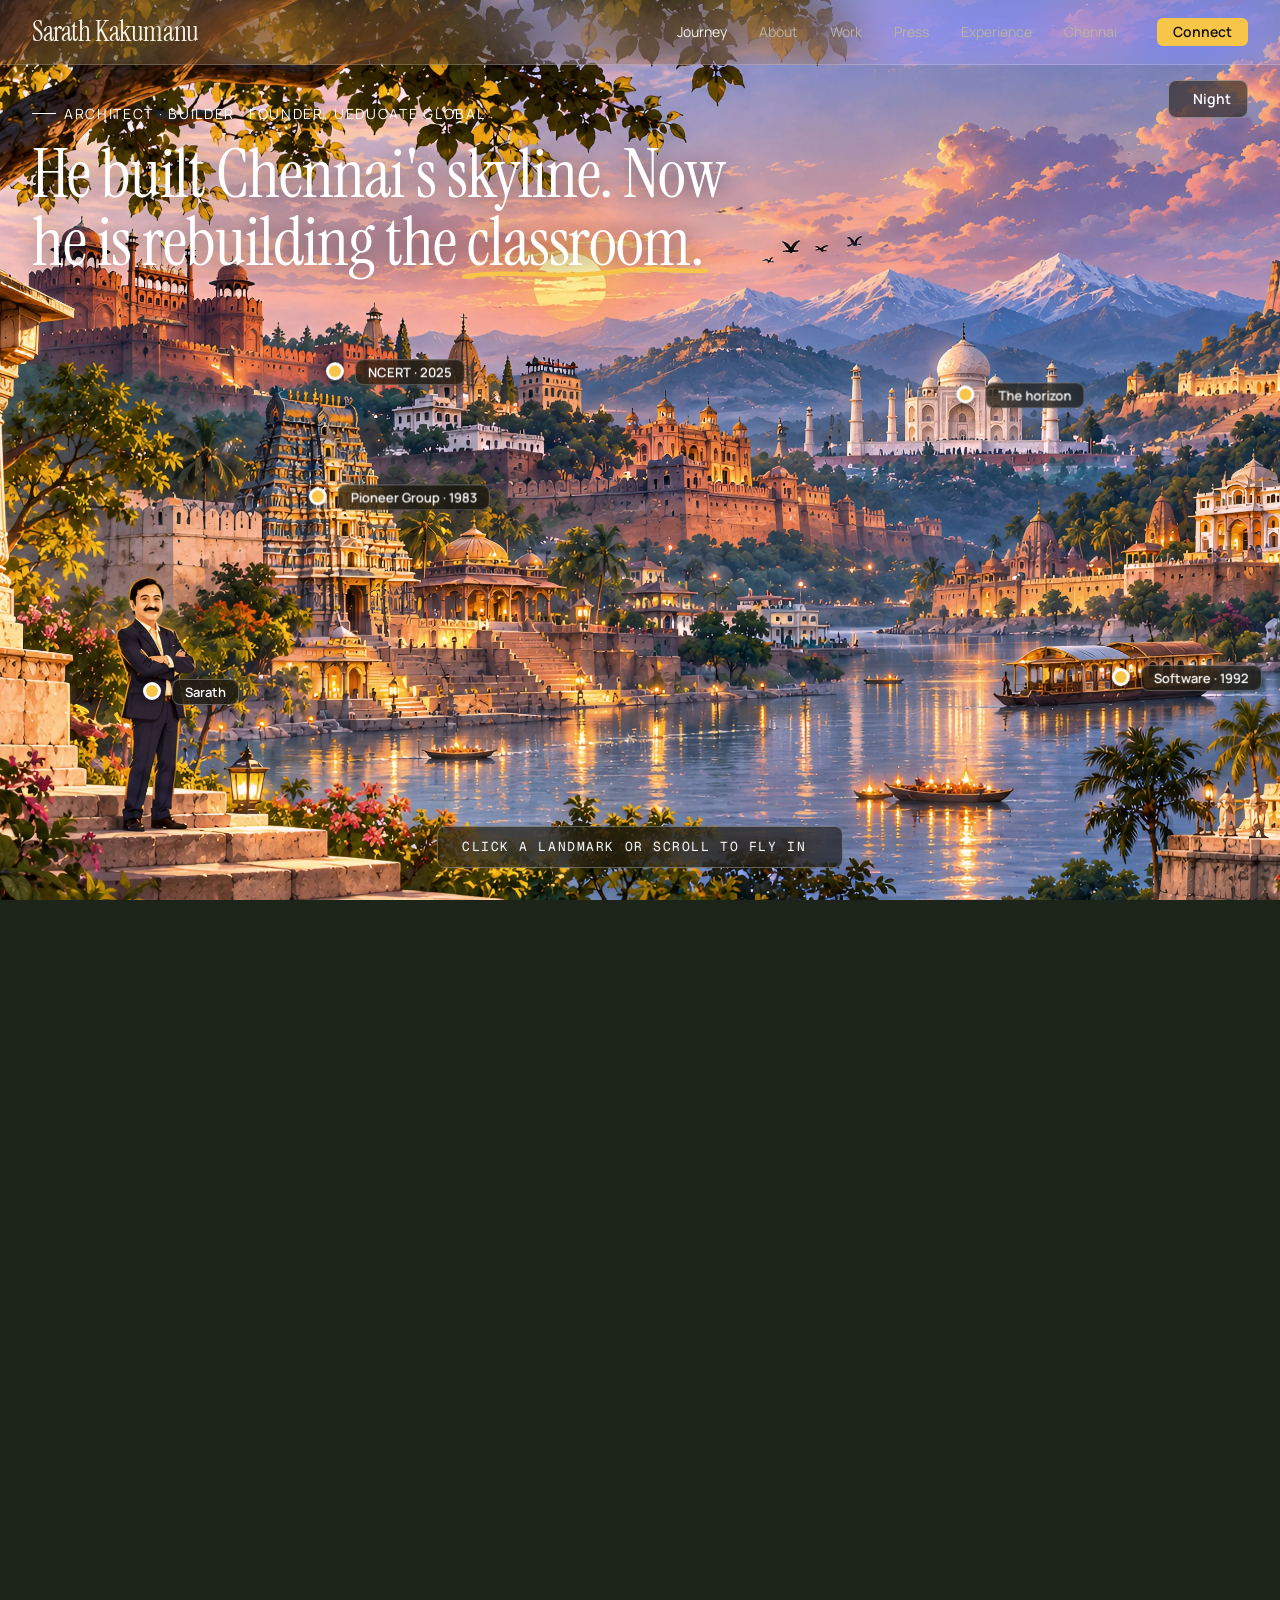
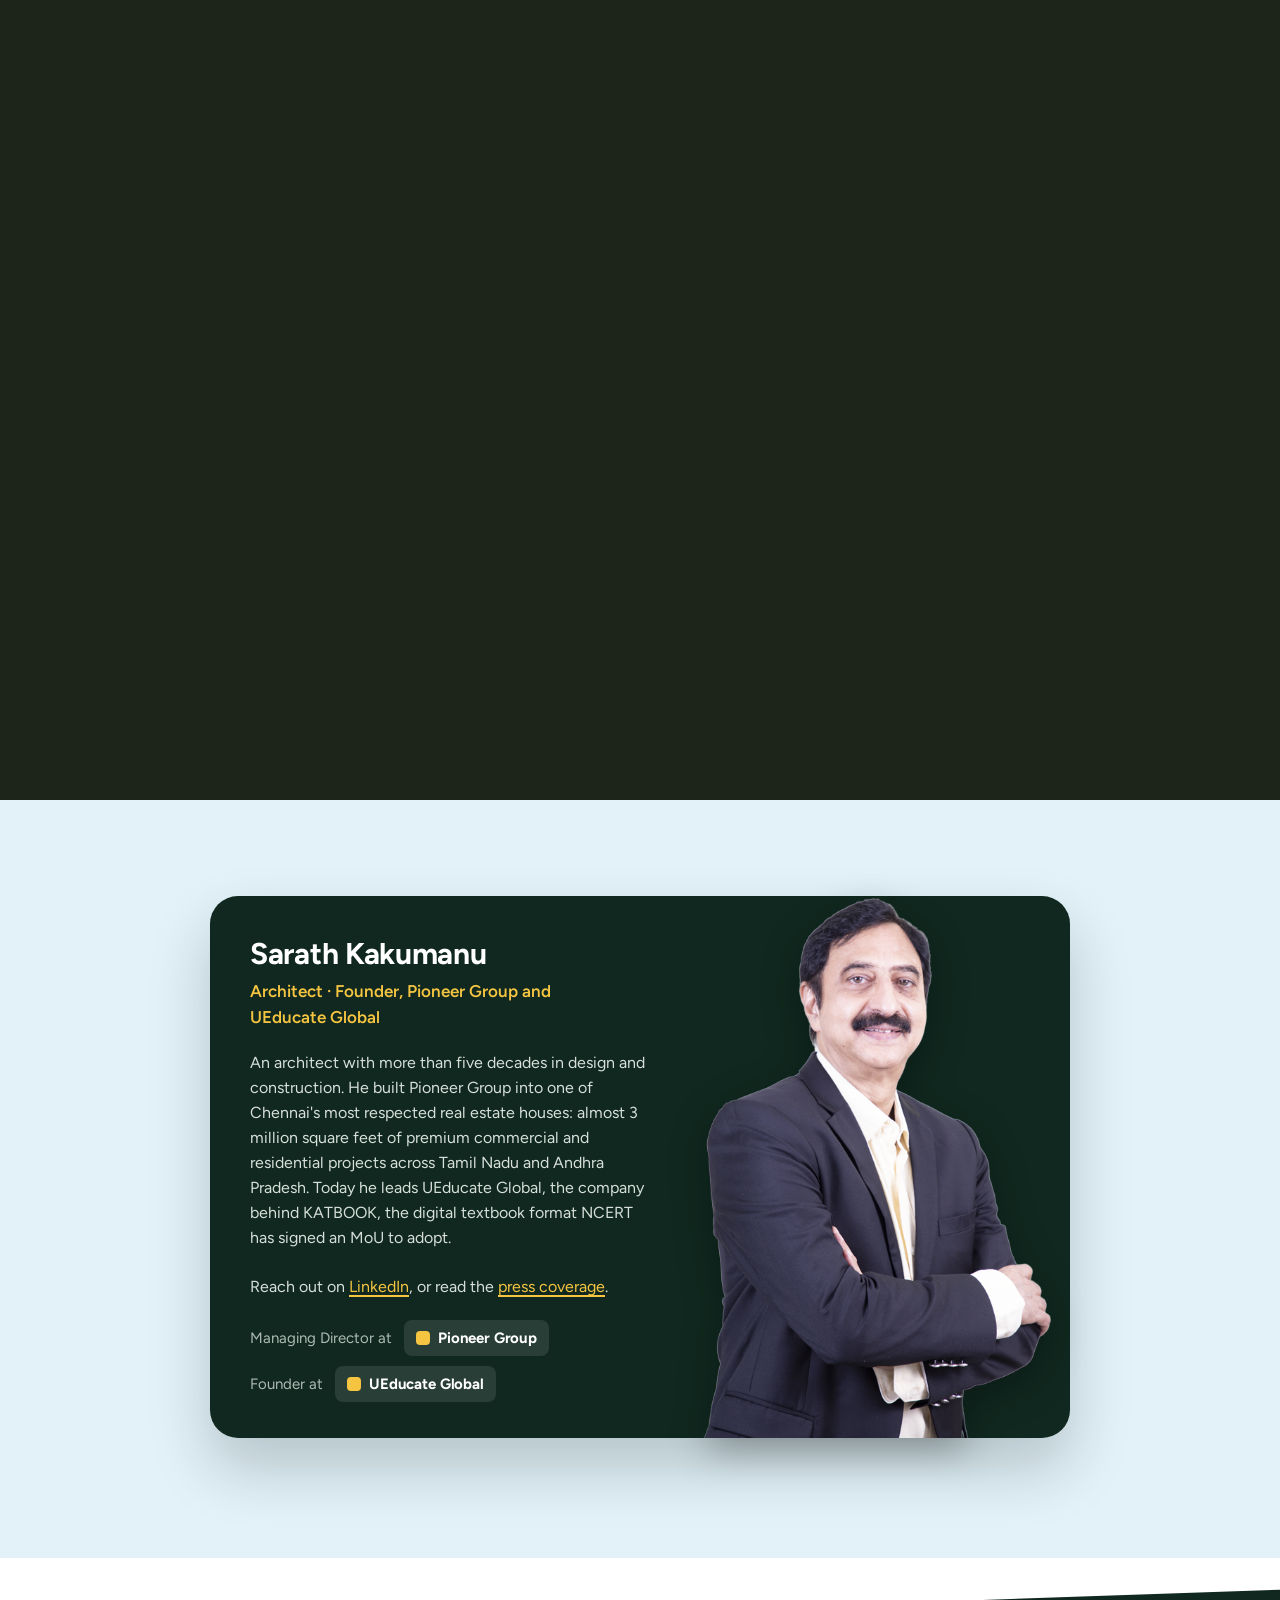
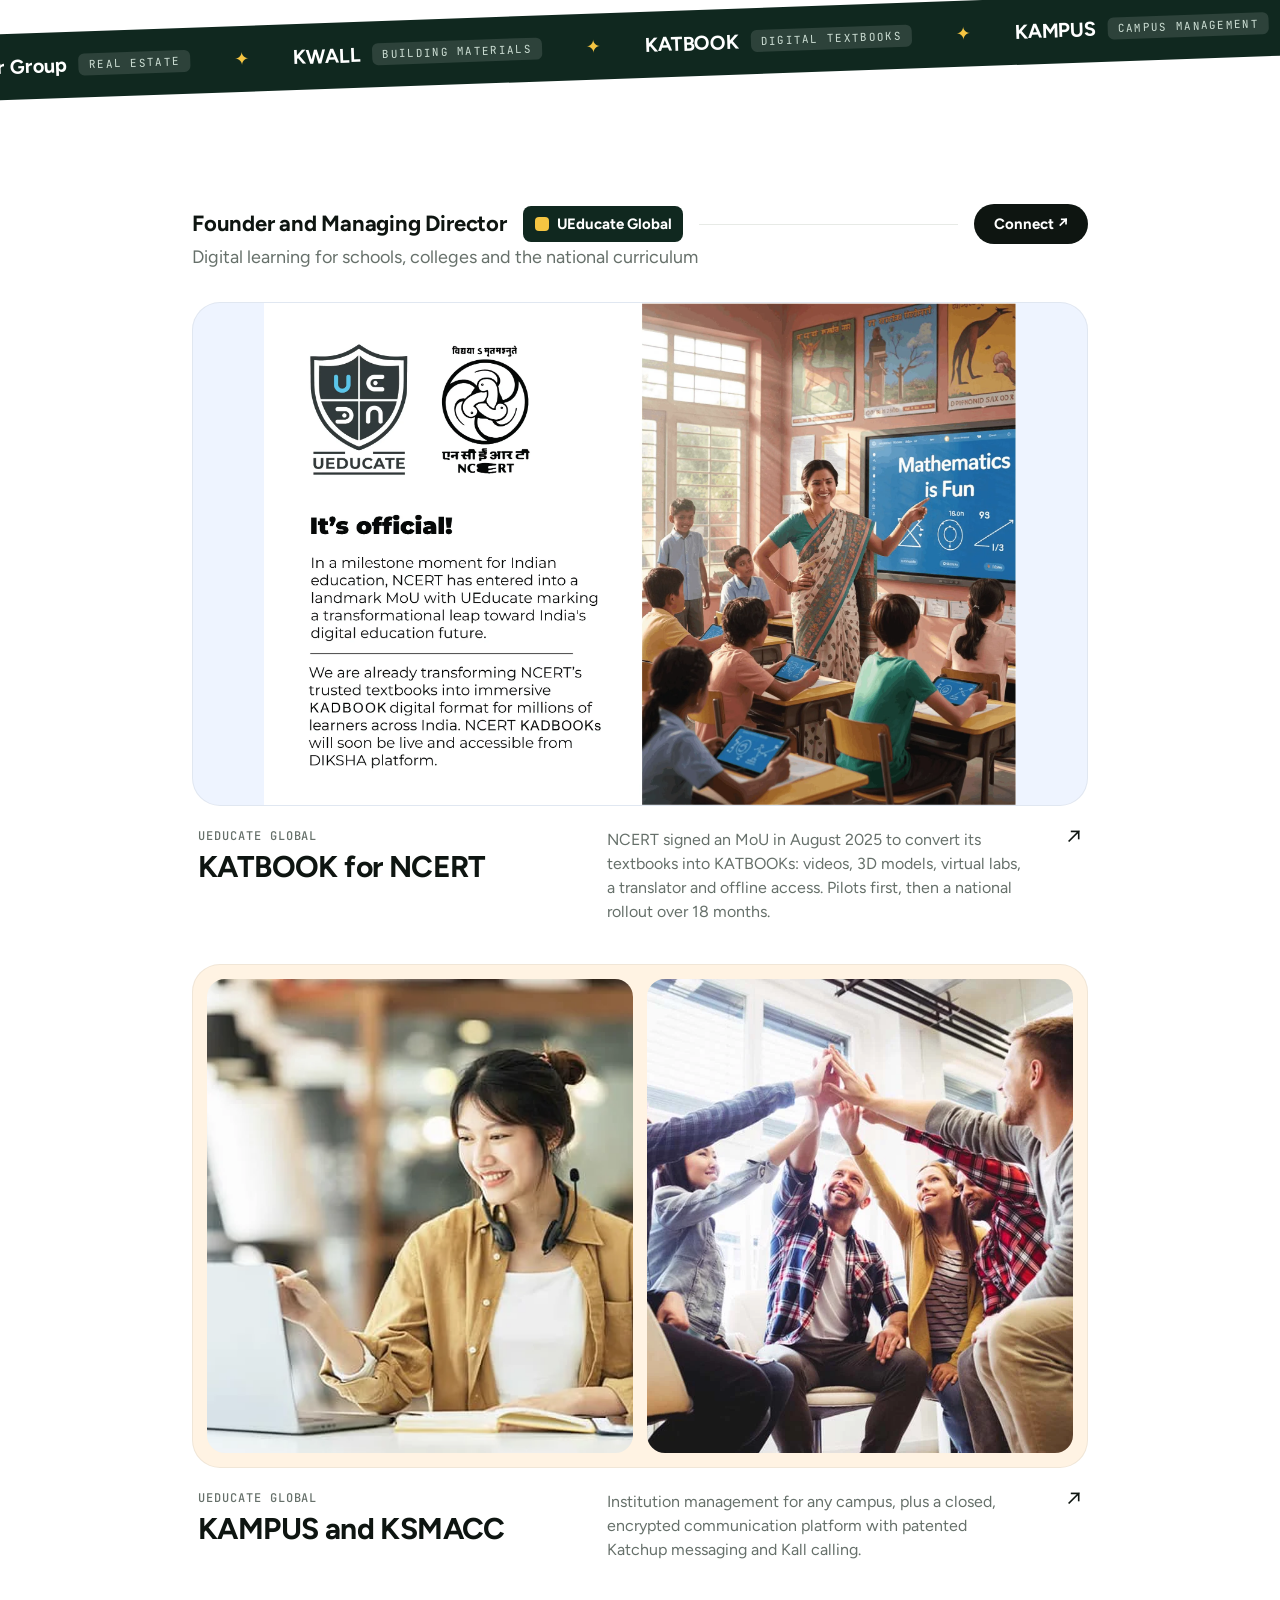
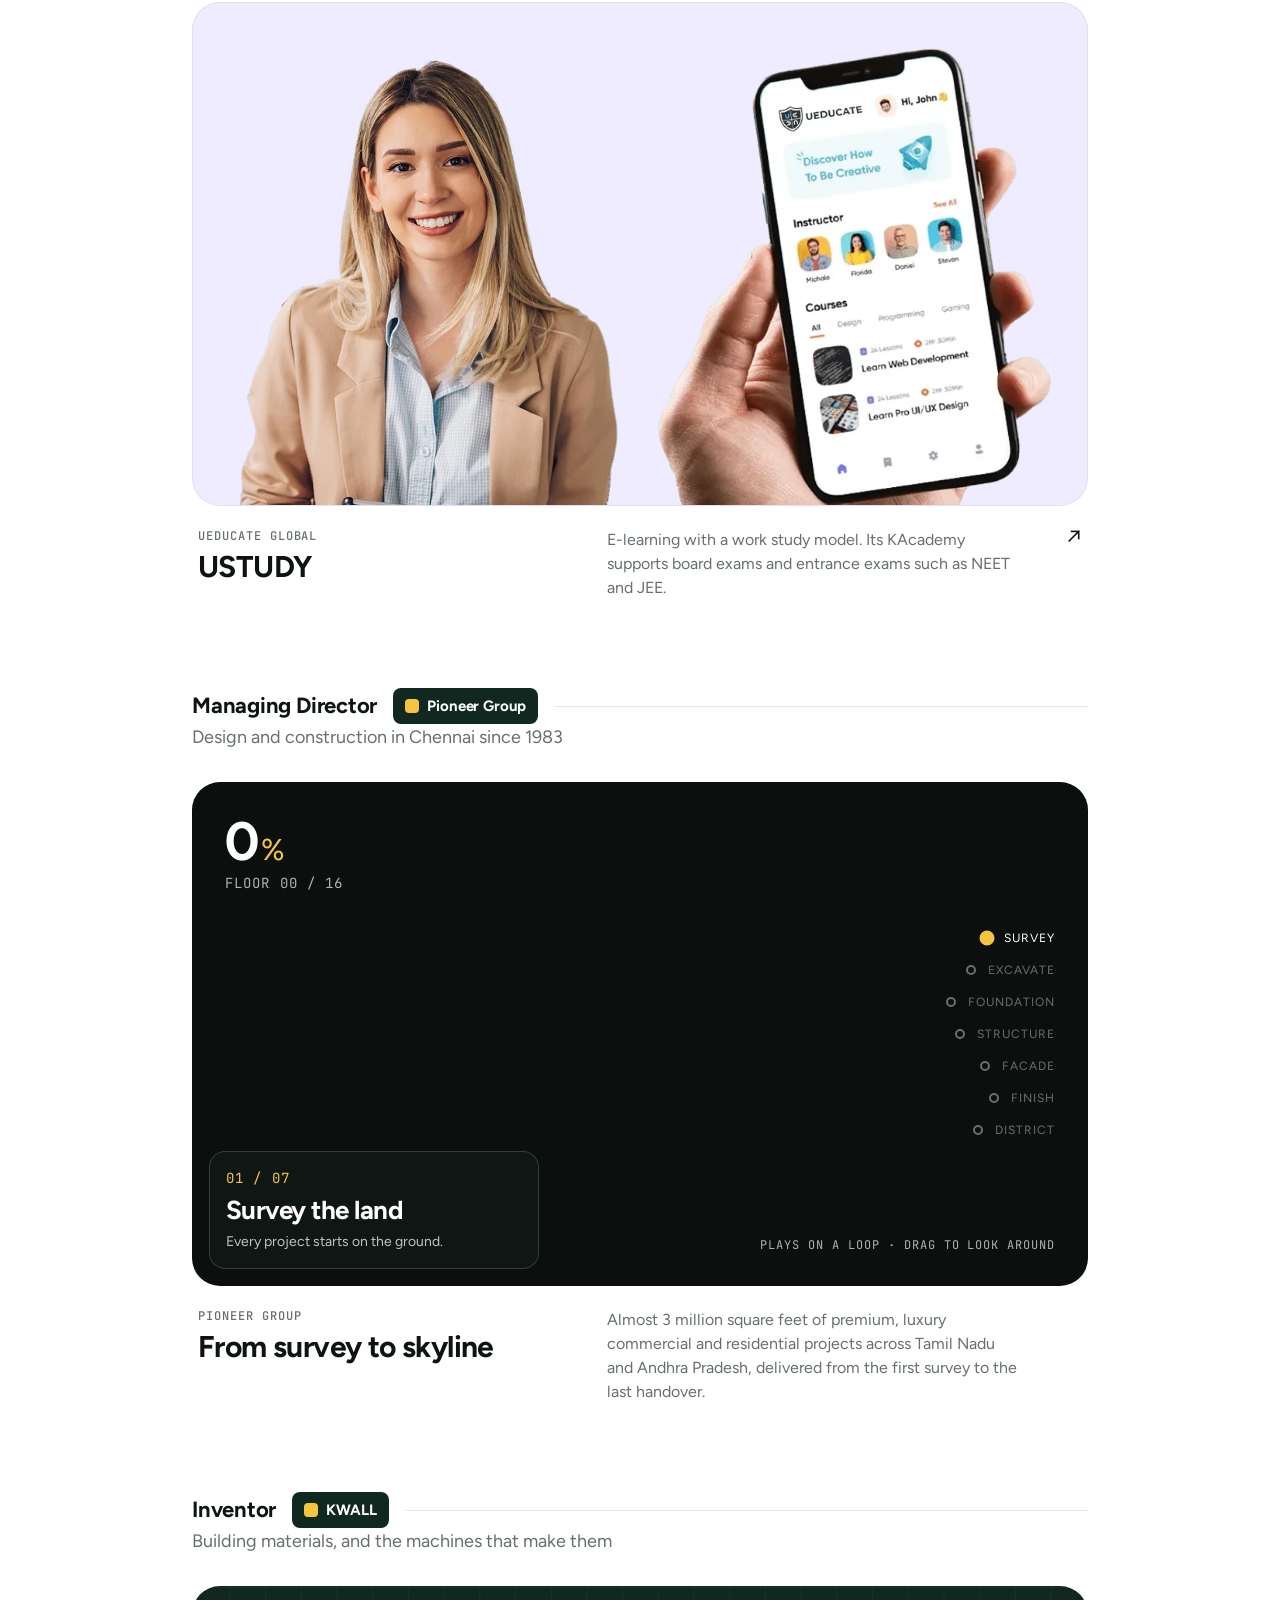
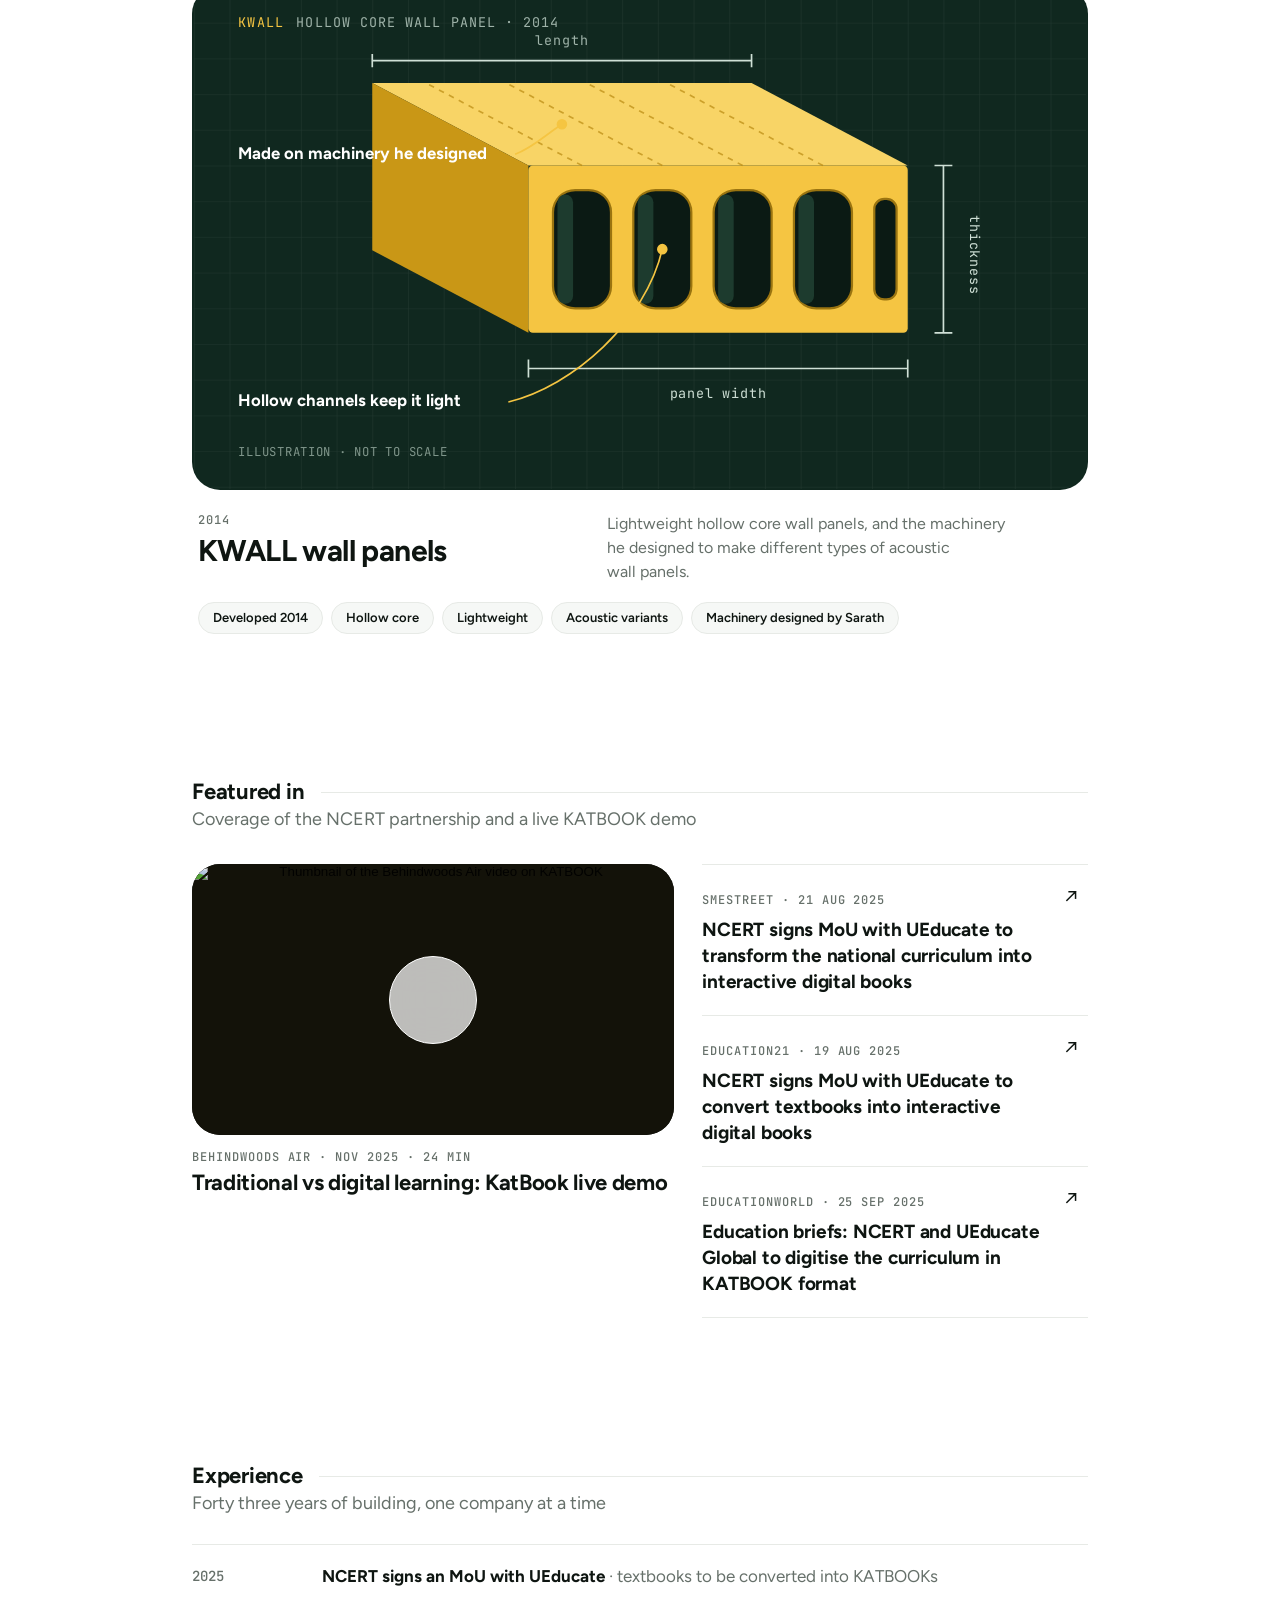
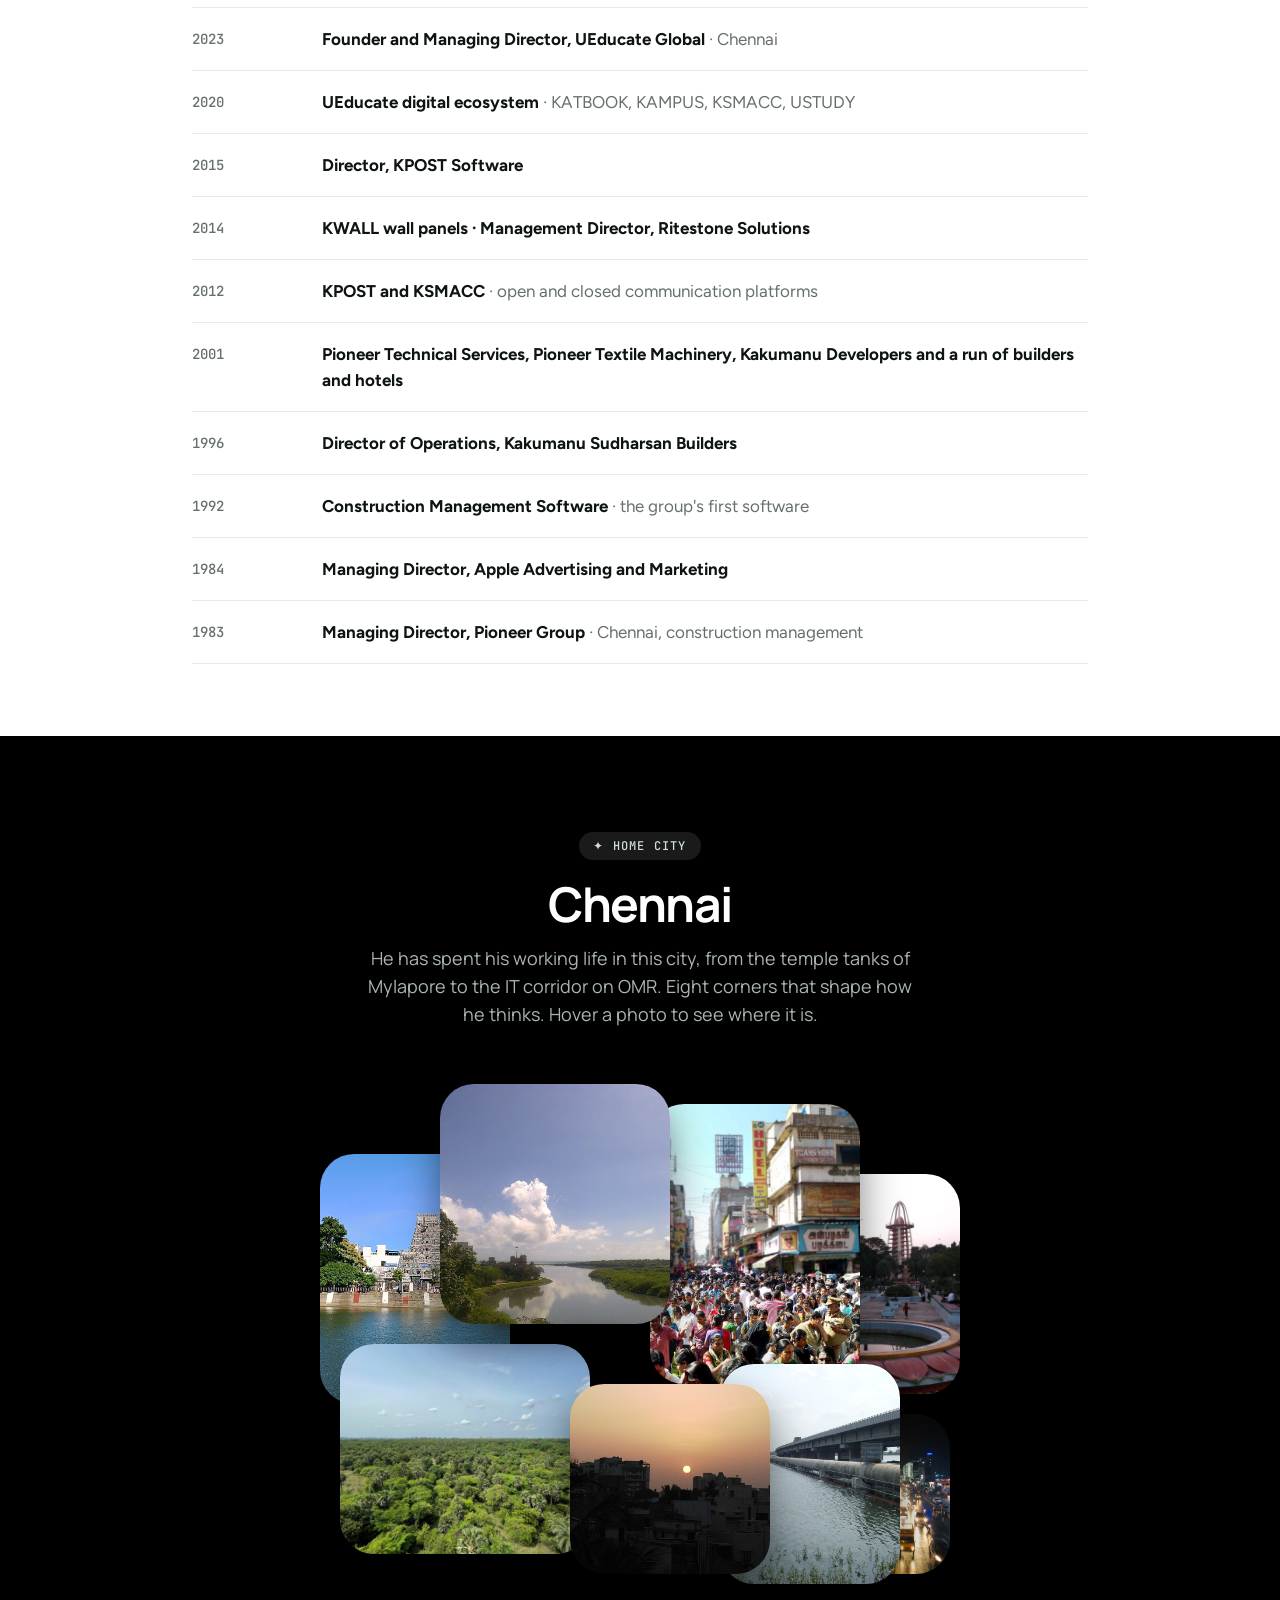
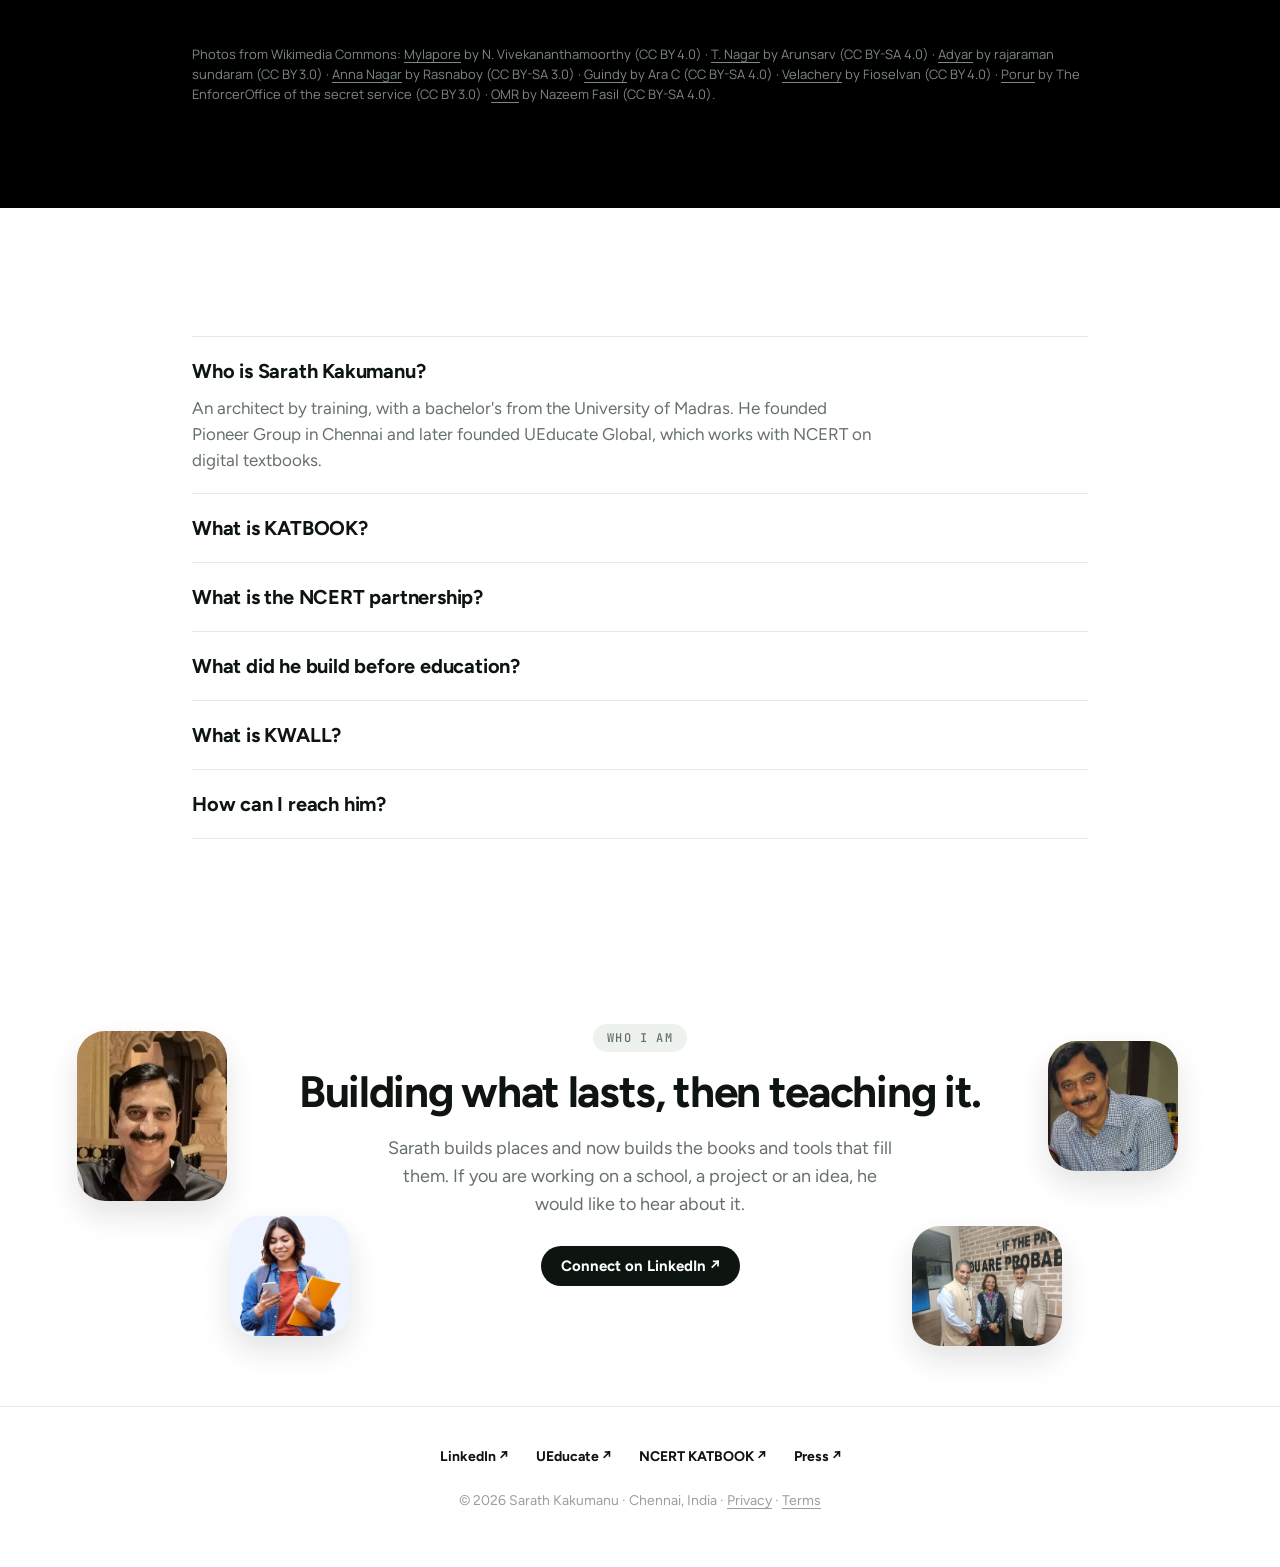
==== commit d5028320: "Mobile: measure the visible height in JS and size the hero stage from it, neutral fallback colour Co" ====
--- a/index.html
+++ b/index.html
@@ -18,7 +18,7 @@
 <link rel="stylesheet" href="site.css?v=9">
 <link rel="stylesheet" href="scene.css?v=9">
 <link rel="stylesheet" href="pro.css?v=5">
-<link rel="stylesheet" href="world.css?v=14">
+<link rel="stylesheet" href="world.css?v=15">
 <link rel="stylesheet" href="build.css?v=9">
 <script type="application/ld+json">
 {"@context":"https://schema.org","@type":"Person","name":"Sarath Kakumanu","jobTitle":"Founder, Pioneer Group and UEducate Global","description":"Architect with over five decades of experience. Built almost 3 million square feet of premium commercial and residential projects in Tamil Nadu and Andhra Pradesh. Developer of KWALL wall panels. Founder of UEducate Global, the company behind the KATBOOK digital textbook format.","alumniOf":"University of Madras","homeLocation":{"@type":"Place","name":"Chennai, India"},"sameAs":["https://www.linkedin.com/in/ar-sarath-kakumanu-51269a45/"]}
@@ -273,7 +273,7 @@
 <script src="https://unpkg.com/three@0.149.0/build/three.min.js"></script>
 <script src="build3d.js?v=8"></script>
 <script src="main.js?v=10"></script>
-<script src="world.js?v=13"></script>
+<script src="world.js?v=15"></script>
 <script src="scene.js?v=8"></script>
 </body>
 </html>
--- a/world.css
+++ b/world.css
@@ -1,6 +1,6 @@
 /* Illustrated world hero: a camera that flies through the illustration, one landmark per chapter. Flat colours only. */
-.world { position: relative; height: calc(100lvh + 700vh); background: #1b1230; }
-.world-sticky { position: sticky; top: 0; height: 100svh; height: 100dvh; min-height: 100svh; overflow: hidden; color: #f6f1e3; background: #1b1230; }
+.world { position: relative; height: calc(100lvh + 700vh); background: #1d2419; }
+.world-sticky { position: sticky; top: 0; height: 100svh; height: 100dvh; min-height: 100svh; overflow: hidden; color: #f6f1e3; background: #1d2419; }
 /* Pins are zero size anchors that JS moves onto their landmark every frame */
 .w-canvas { position: absolute; inset: 0; width: 100%; height: 100%; display: block; }
 .pins { position: absolute; inset: 0; z-index: 2; pointer-events: none; overflow: hidden; }
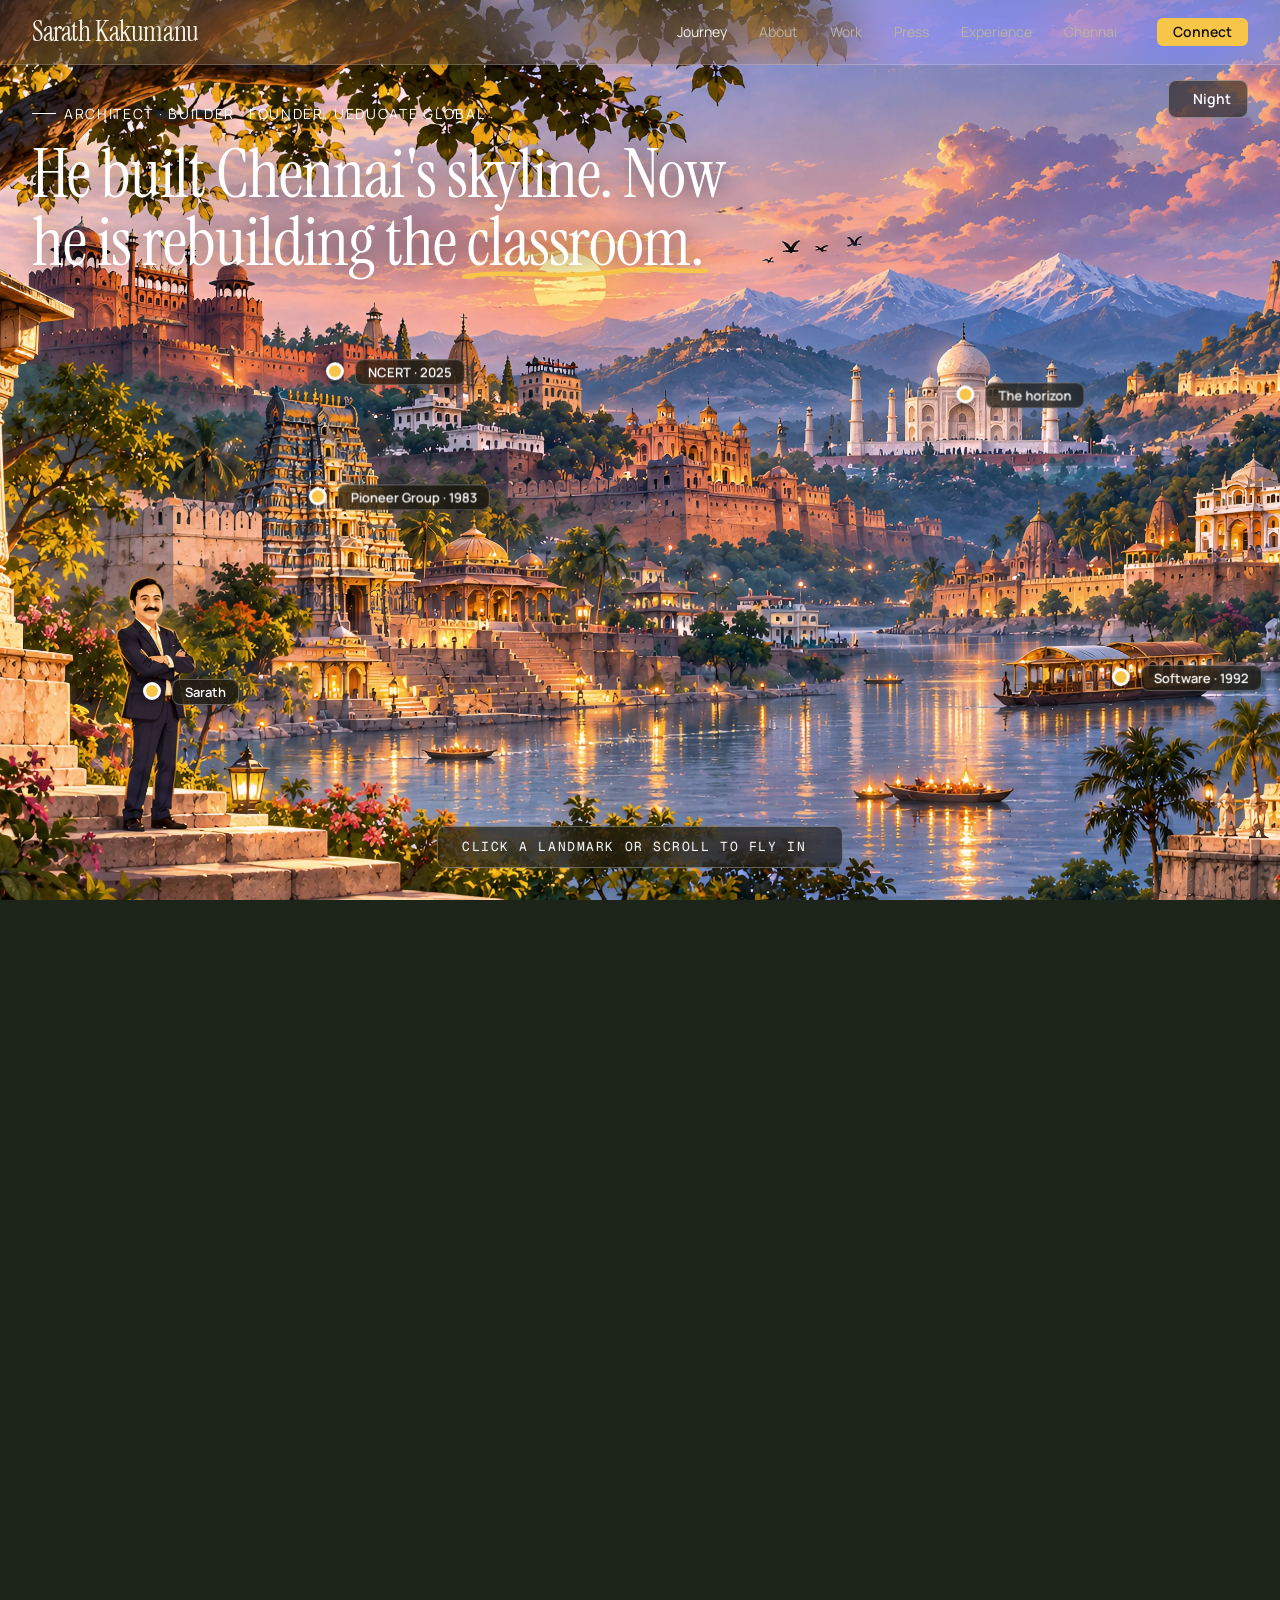
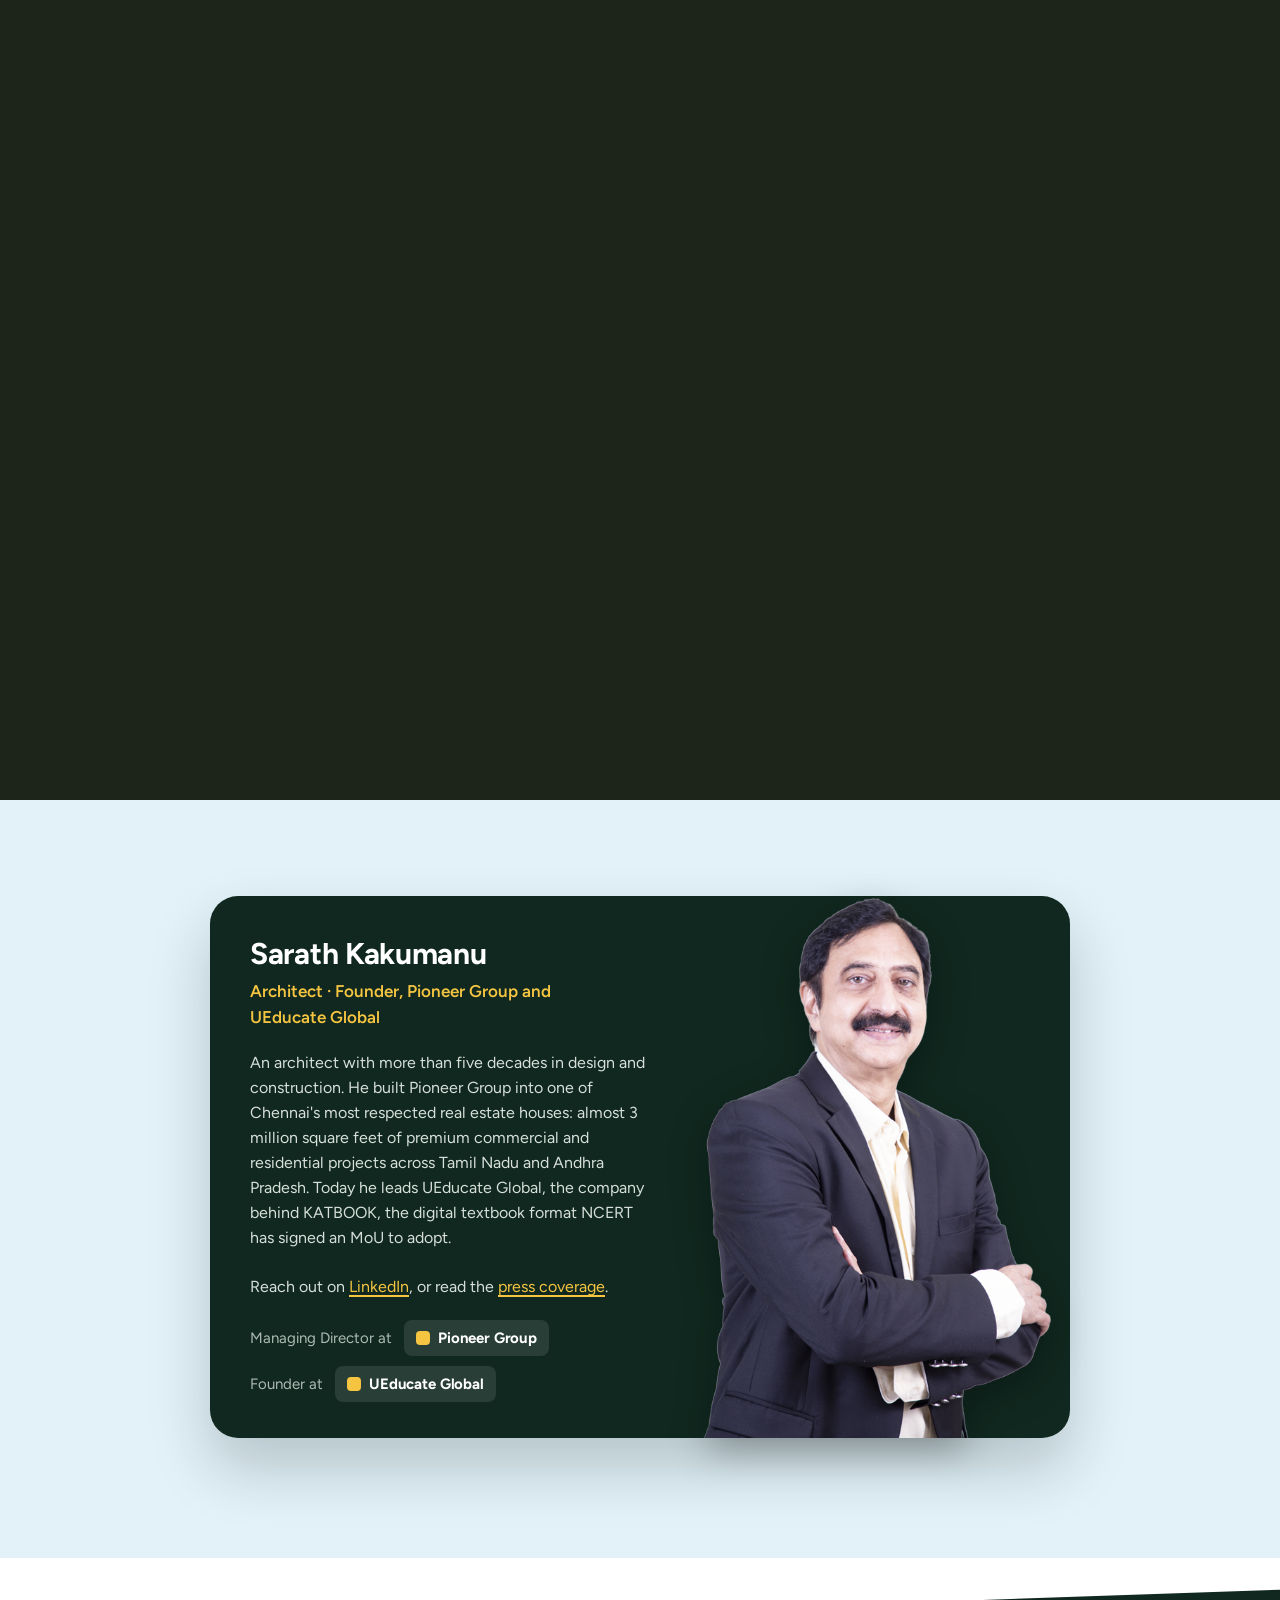
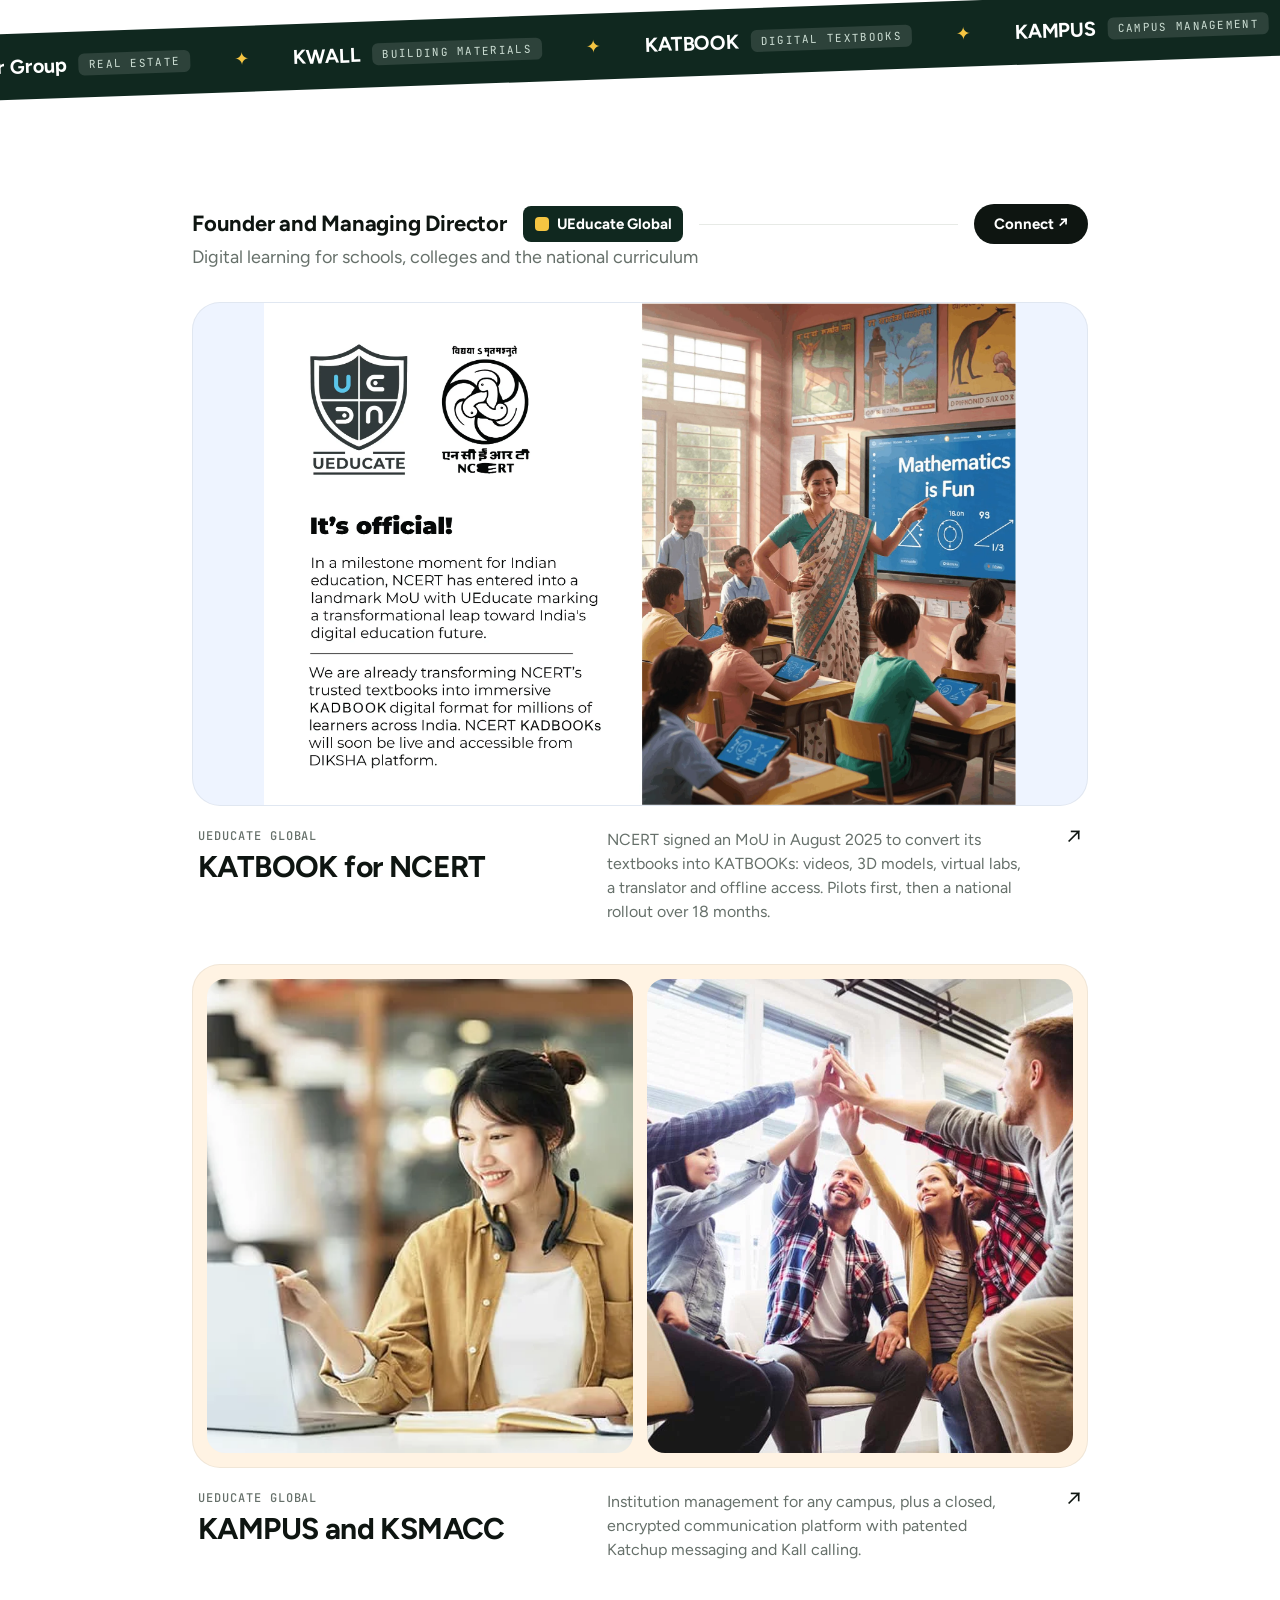
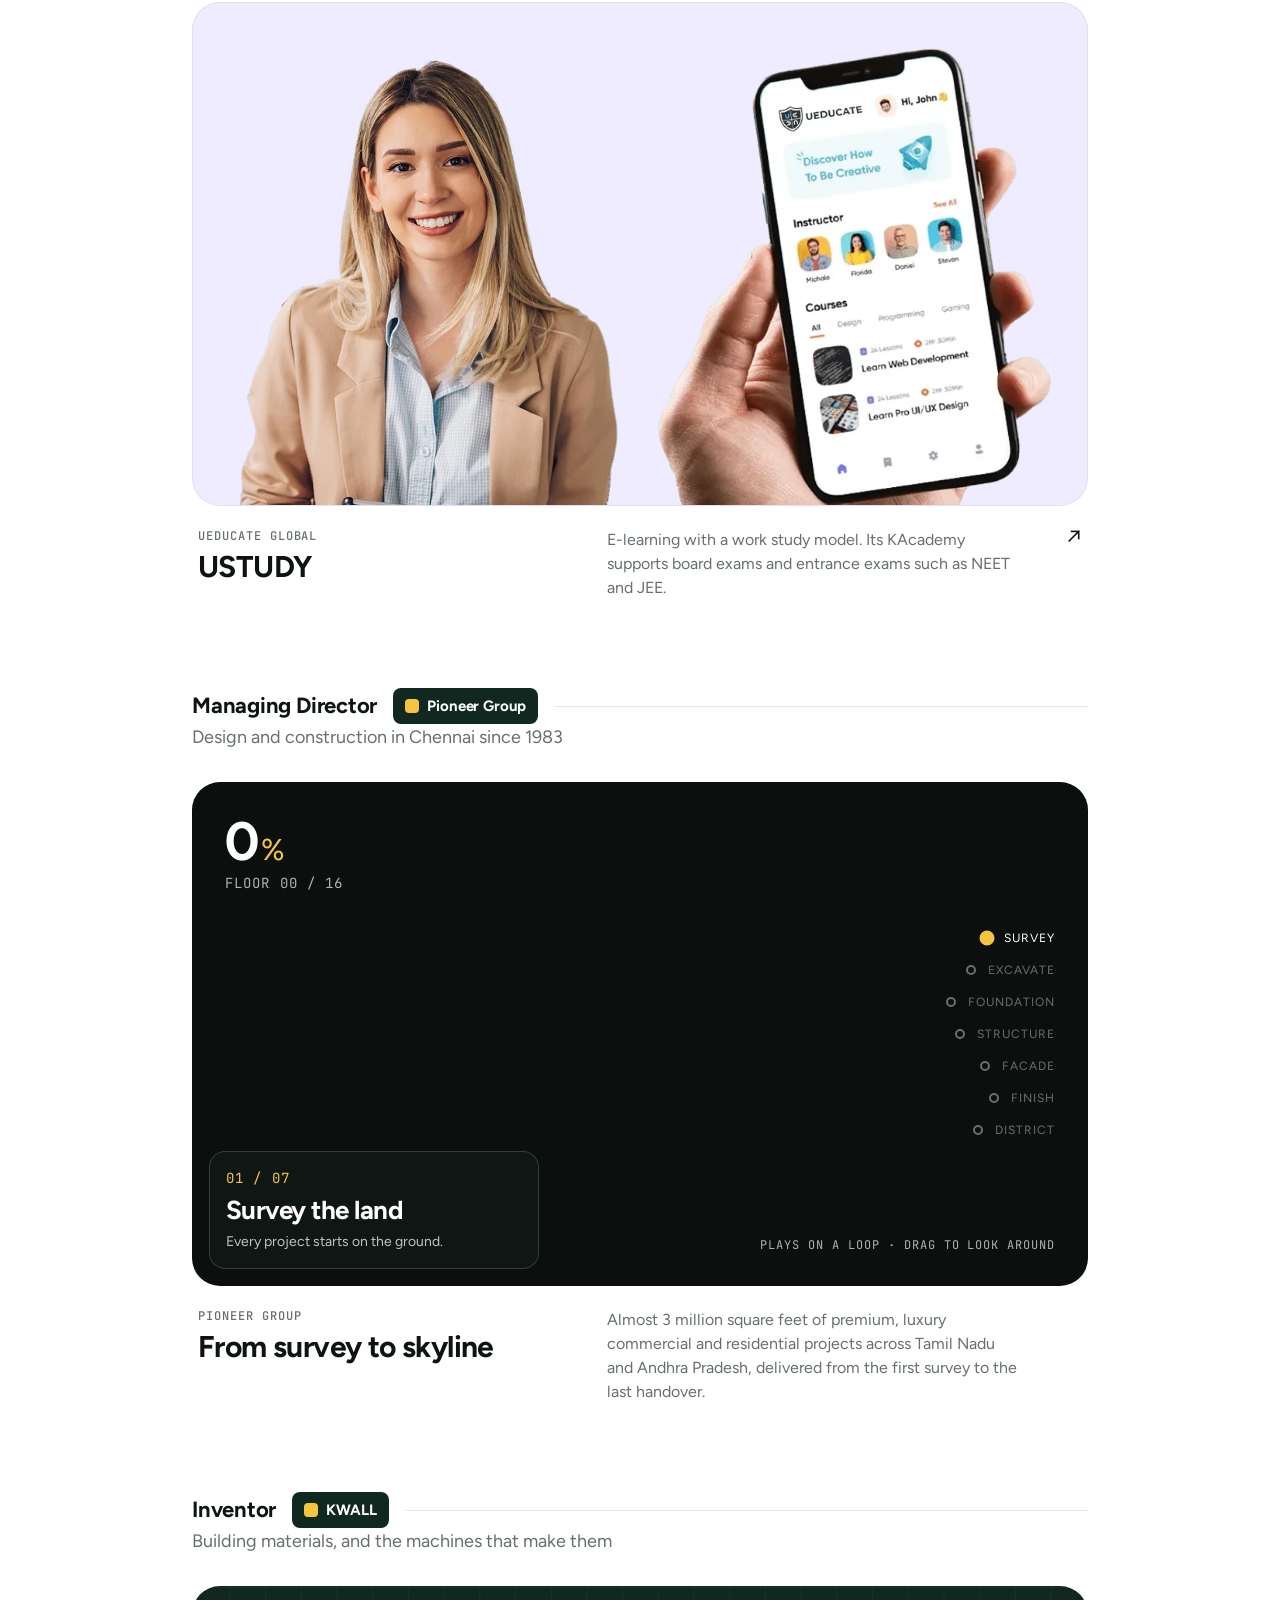
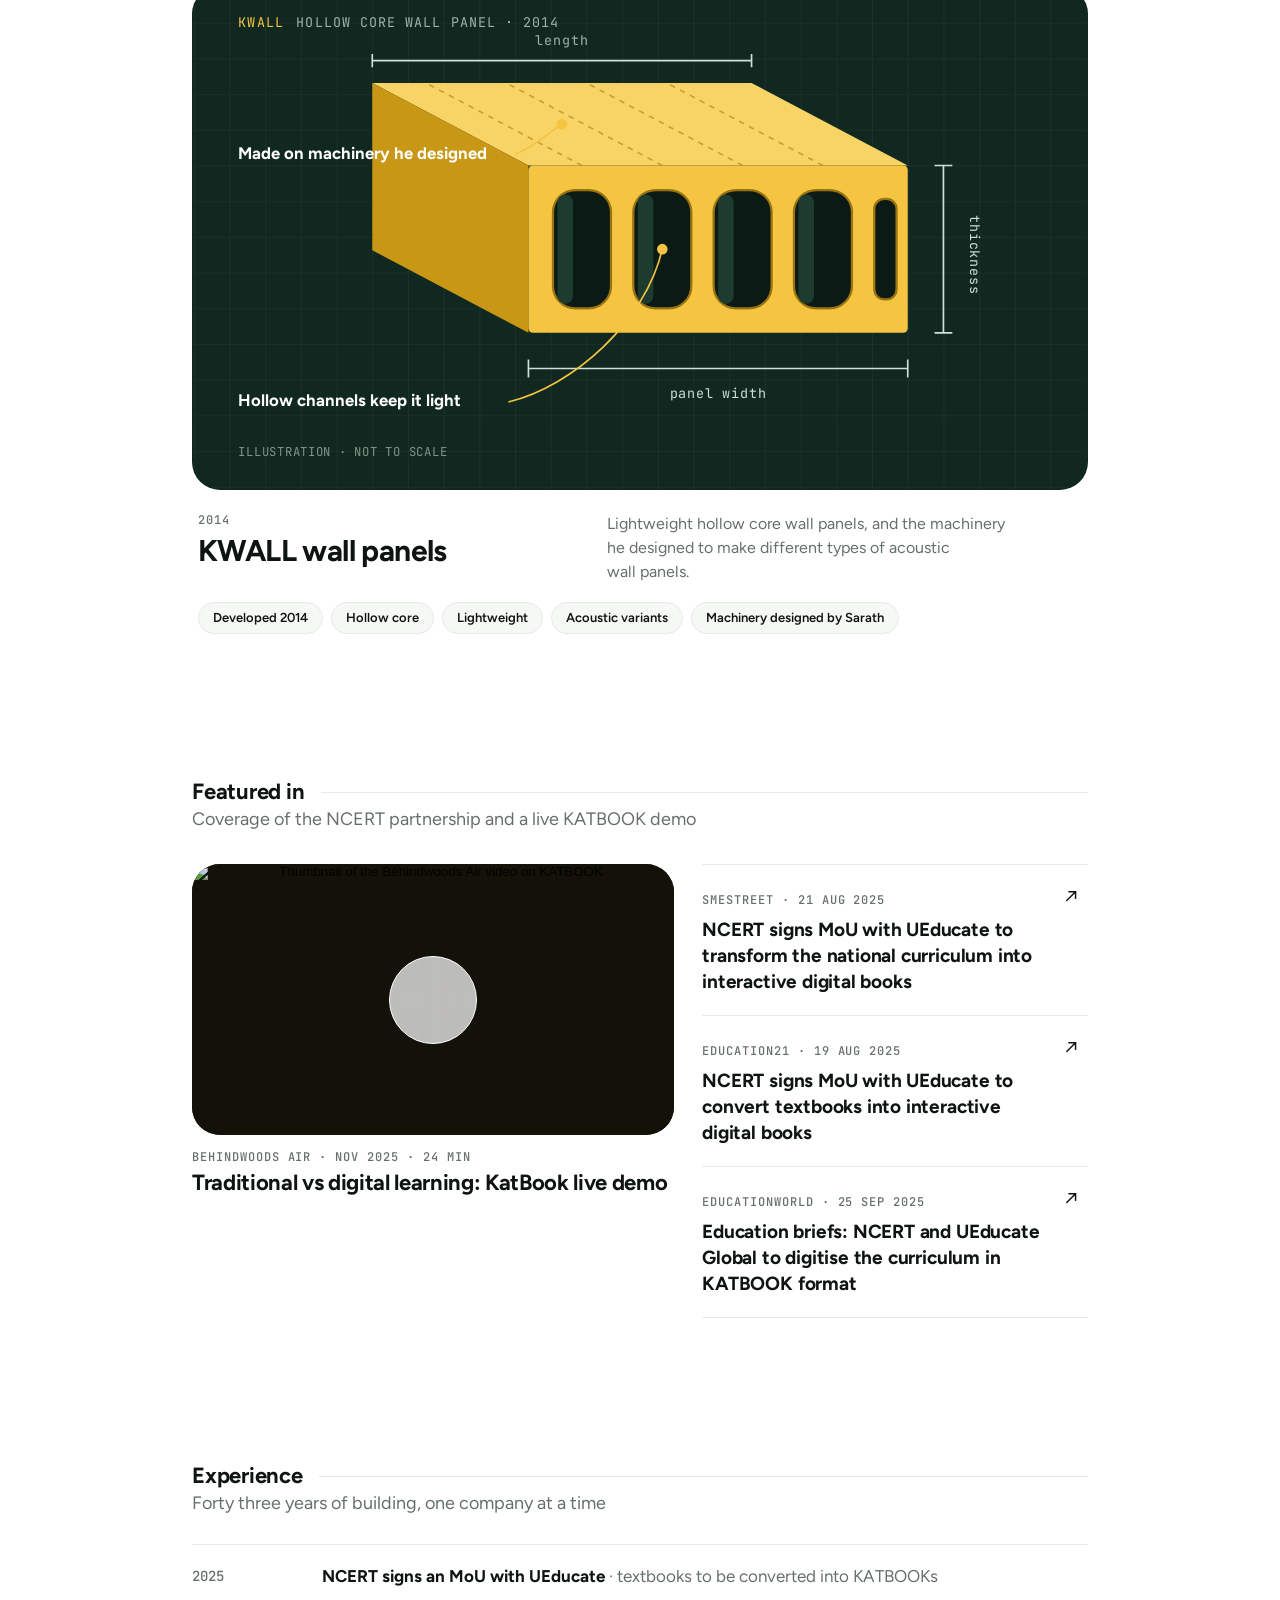
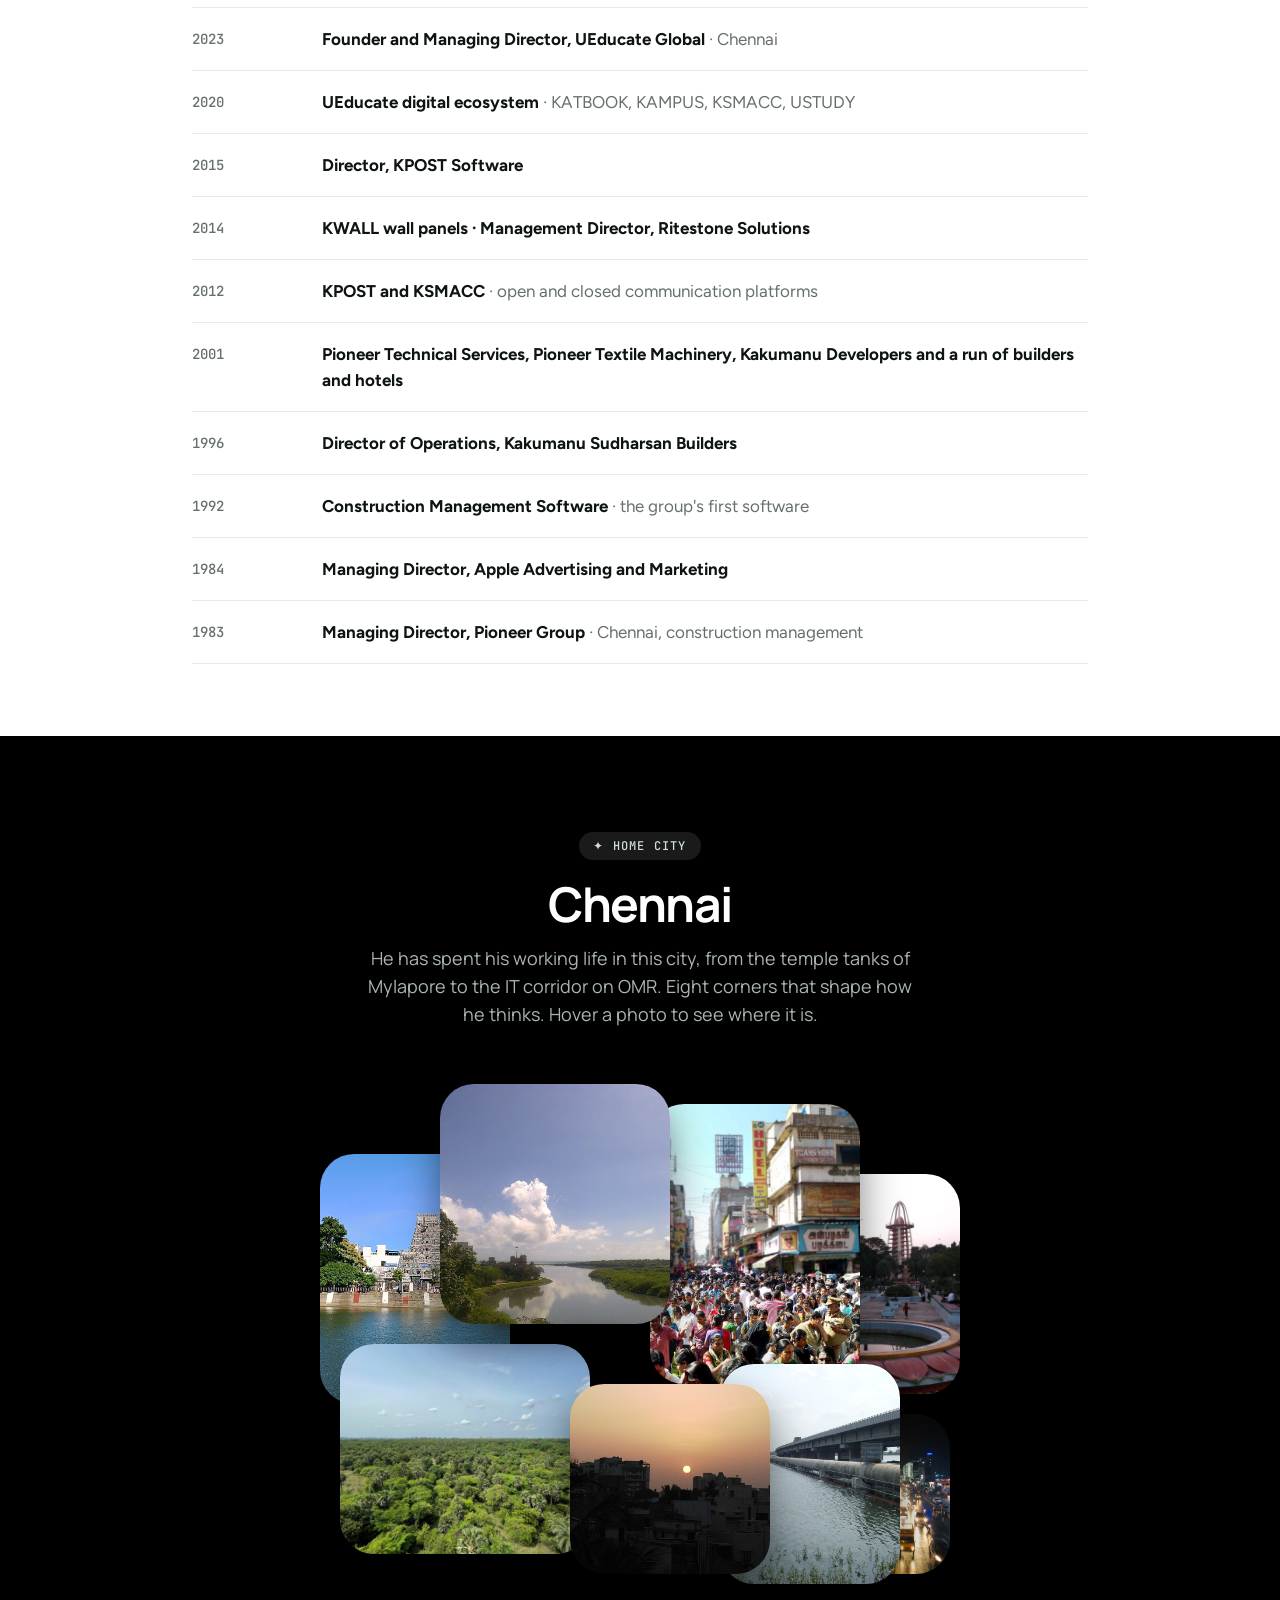
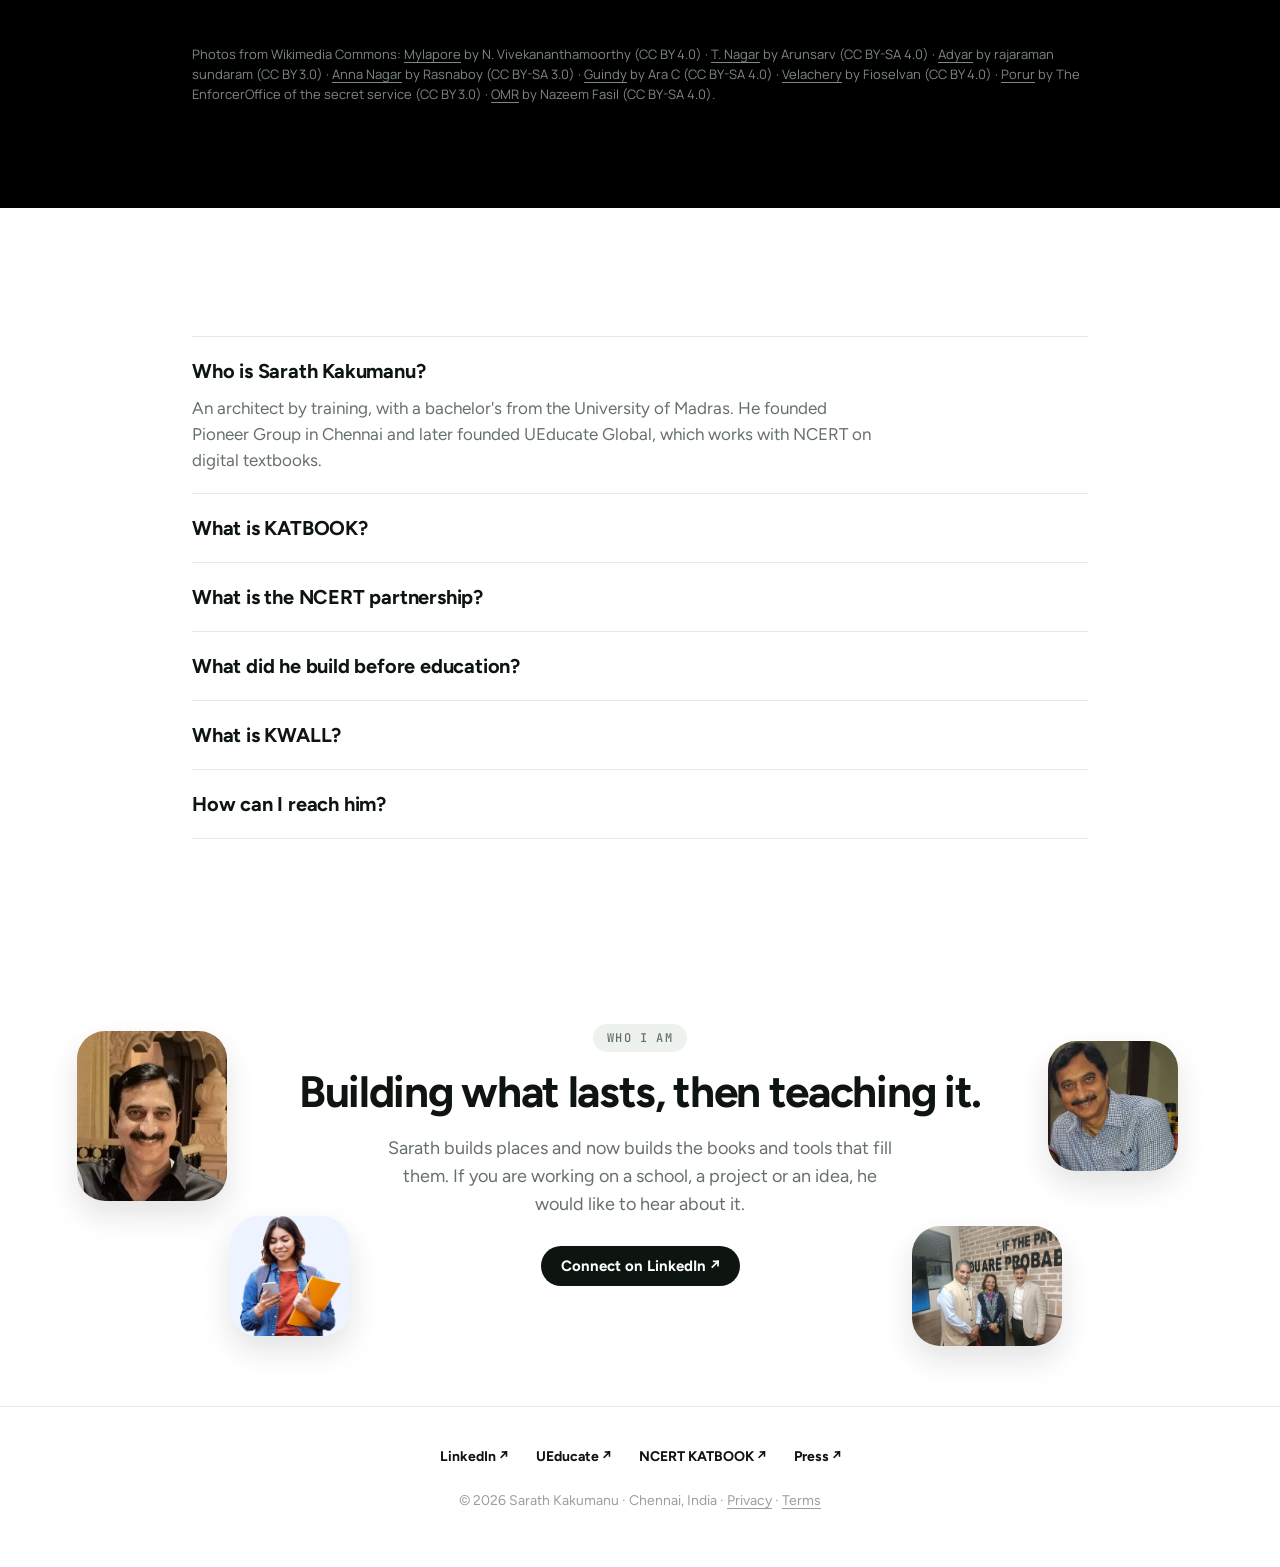
==== commit 9e72f996: "Mobile: Chennai gallery as a staggered two column grid" ====
--- a/index.html
+++ b/index.html
@@ -17,7 +17,7 @@
 <script src="https://unpkg.com/@phosphor-icons/web@2.1.1"></script>
 <link rel="stylesheet" href="site.css?v=9">
 <link rel="stylesheet" href="scene.css?v=9">
-<link rel="stylesheet" href="pro.css?v=5">
+<link rel="stylesheet" href="pro.css?v=6">
 <link rel="stylesheet" href="world.css?v=15">
 <link rel="stylesheet" href="build.css?v=9">
 <script type="application/ld+json">
--- a/pro.css
+++ b/pro.css
@@ -115,7 +115,7 @@
 @media (hover: hover) and (pointer: fine) { .stack figure:hover { transform: scale(1.05) rotate(0deg); z-index: 20; } .stack figure:hover figcaption { opacity: 1; } }
 .s1 { left: 0; top: 70px; width: 190px; height: 250px; transform: rotate(-4deg); } .s2 { left: 120px; top: 0; width: 230px; height: 240px; z-index: 3; } .s3 { left: 330px; top: 20px; width: 210px; height: 280px; transform: rotate(3deg); z-index: 2; } .s4 { right: 0; top: 90px; width: 190px; height: 220px; transform: rotate(5deg); }
 .s5 { left: 20px; top: 260px; width: 250px; height: 210px; transform: rotate(2deg); z-index: 2; } .s6 { left: 250px; top: 300px; width: 200px; height: 190px; z-index: 4; transform: rotate(-3deg); } .s7 { left: 400px; top: 280px; width: 180px; height: 220px; transform: rotate(4deg); z-index: 3; } .s8 { right: 10px; top: 330px; width: 150px; height: 160px; transform: rotate(-5deg); z-index: 1; }
-@media (max-width: 700px) { .stack { height: 440px; transform: scale(.62); transform-origin: top center; margin-bottom: -170px; } }
+
 .dark-sec .credits { margin-top: 40px; color: #7d8883; font-size: 13px; line-height: 20px; max-width: 900px; }
 .dark-sec .credits a { text-decoration: underline; text-underline-offset: 3px; }
 
@@ -149,3 +149,16 @@
 @media (min-width: 768px) { .card-dark { min-height: 440px; } .card-dark .cutout { height: 104%; right: 0; } .card-dark p.body, .card-dark .reach, .card-dark .at, .card-dark .role { max-width: 410px; } .card-dark h2 { font-size: 30px; line-height: 36px; } }
 .spec-chips { display: flex; flex-wrap: wrap; gap: 8px; margin: 18px 6px 0; padding: 0; list-style: none; }
 .spec-chips li { padding: 6px 14px; border-radius: 9999px; border: 1px solid var(--line); background: #f6f8f6; color: var(--ink); font: 600 13px/18px "Figtree", sans-serif; }
+
+/* Chennai gallery on phones: a staggered two column grid instead of a scaled down overlap */
+@media (max-width: 700px) {
+  .dark-sec { padding: 72px 0 80px; }
+  .dark-sec h2 { font-size: 40px; line-height: 44px; }
+  .dark-sec .lead { font-size: 16px; line-height: 26px; }
+  .stack { position: static; height: auto; max-width: none; margin: 36px 0 0; display: grid; grid-template-columns: 1fr 1fr; gap: 12px; align-items: start; }
+  .stack figure { position: relative; left: auto; top: auto; right: auto; width: auto; height: auto; aspect-ratio: 4 / 5; border-radius: 24px; transform: none; z-index: auto; }
+  .stack figure:nth-child(even) { margin-top: 28px; }
+  .stack figure:nth-child(odd) { margin-bottom: 0; }
+  .stack figcaption { opacity: 1; left: 10px; bottom: 10px; font-size: 10px; padding: 3px 9px; }
+  .dark-sec .credits { font-size: 12px; line-height: 18px; margin-top: 56px; }
+}
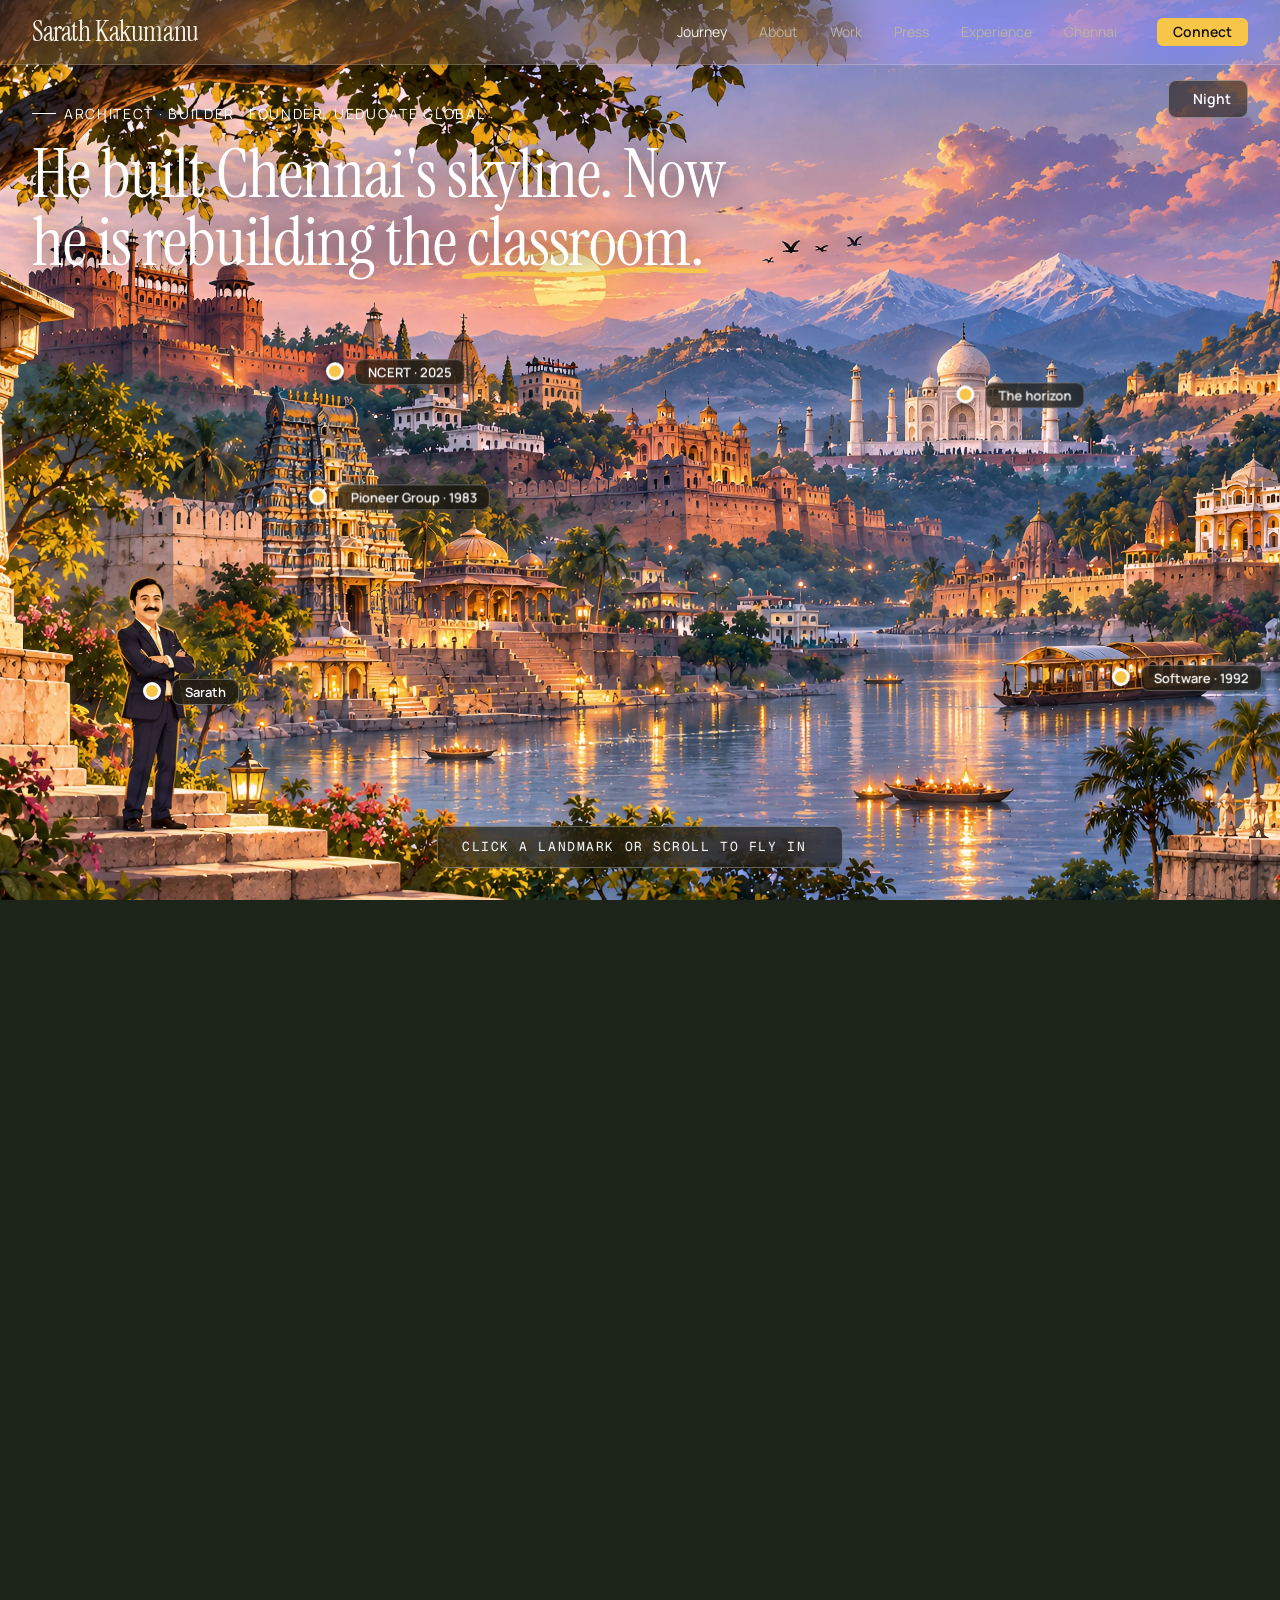
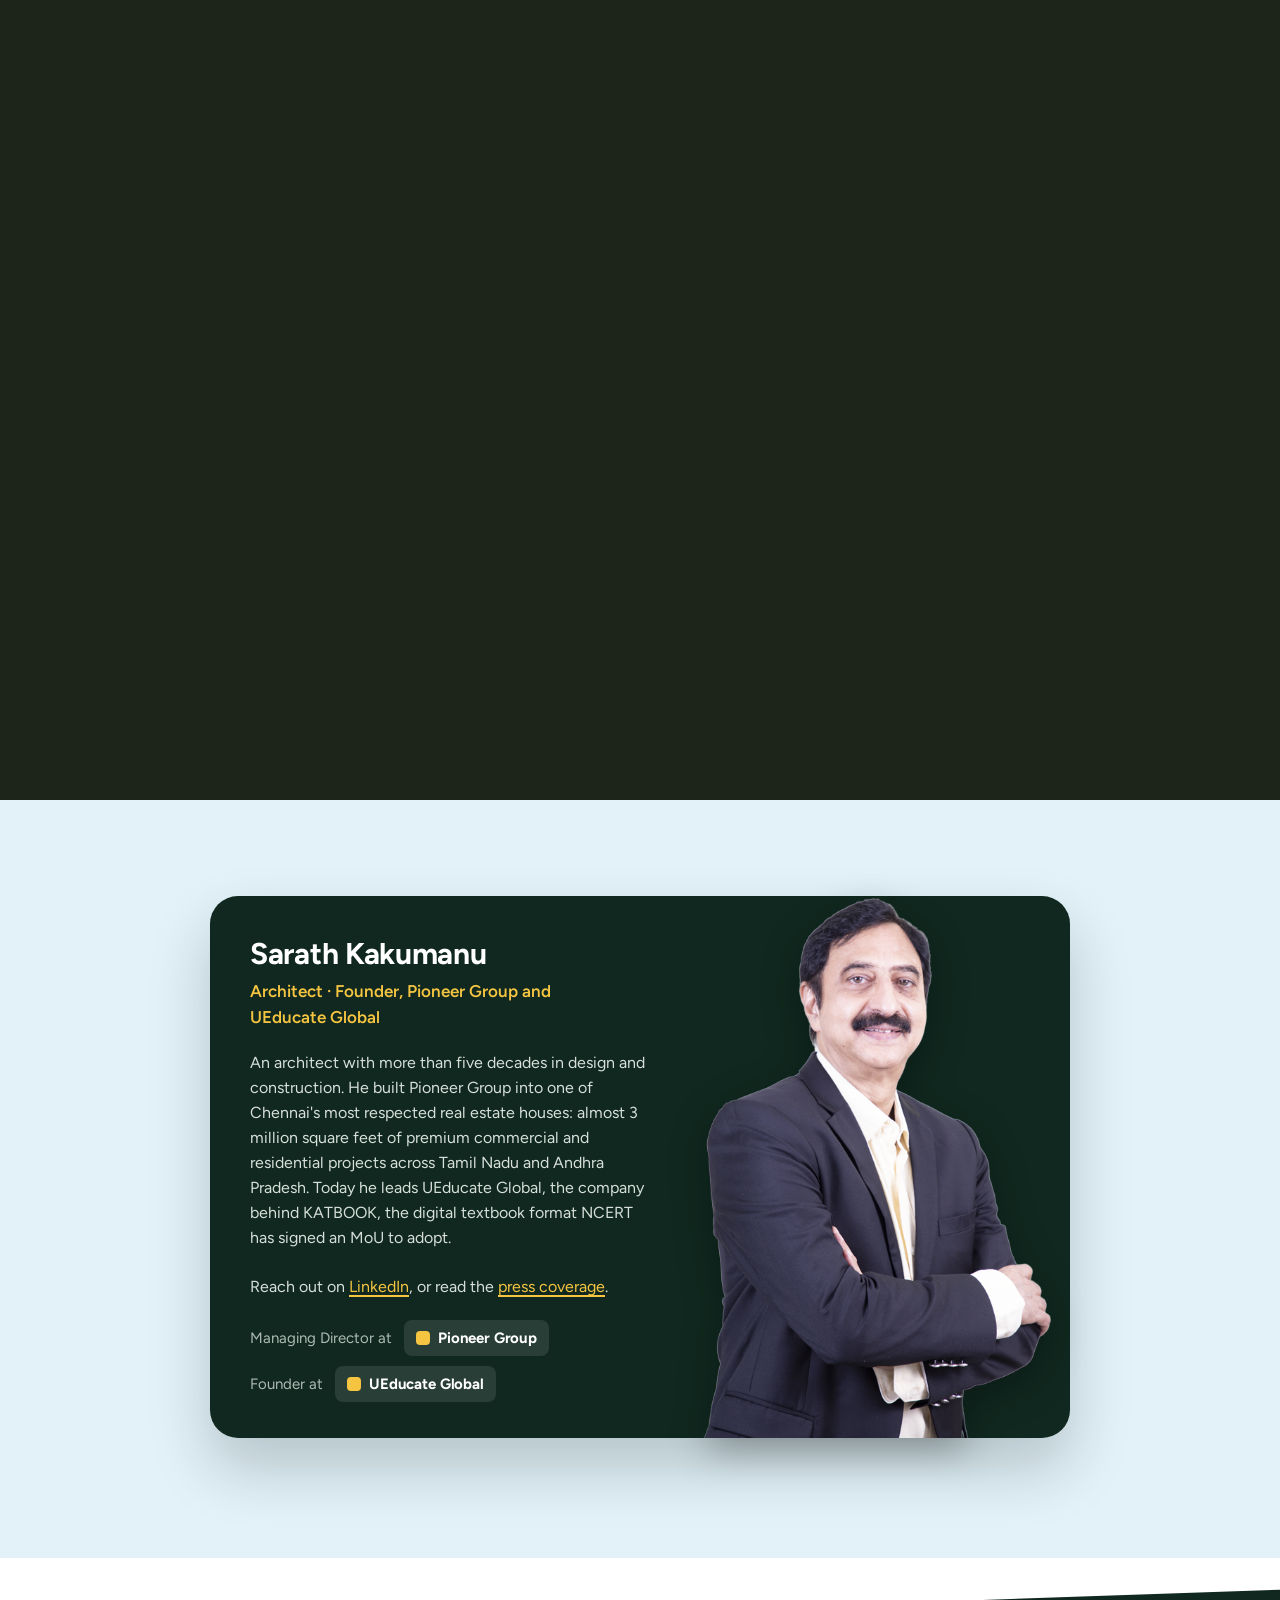
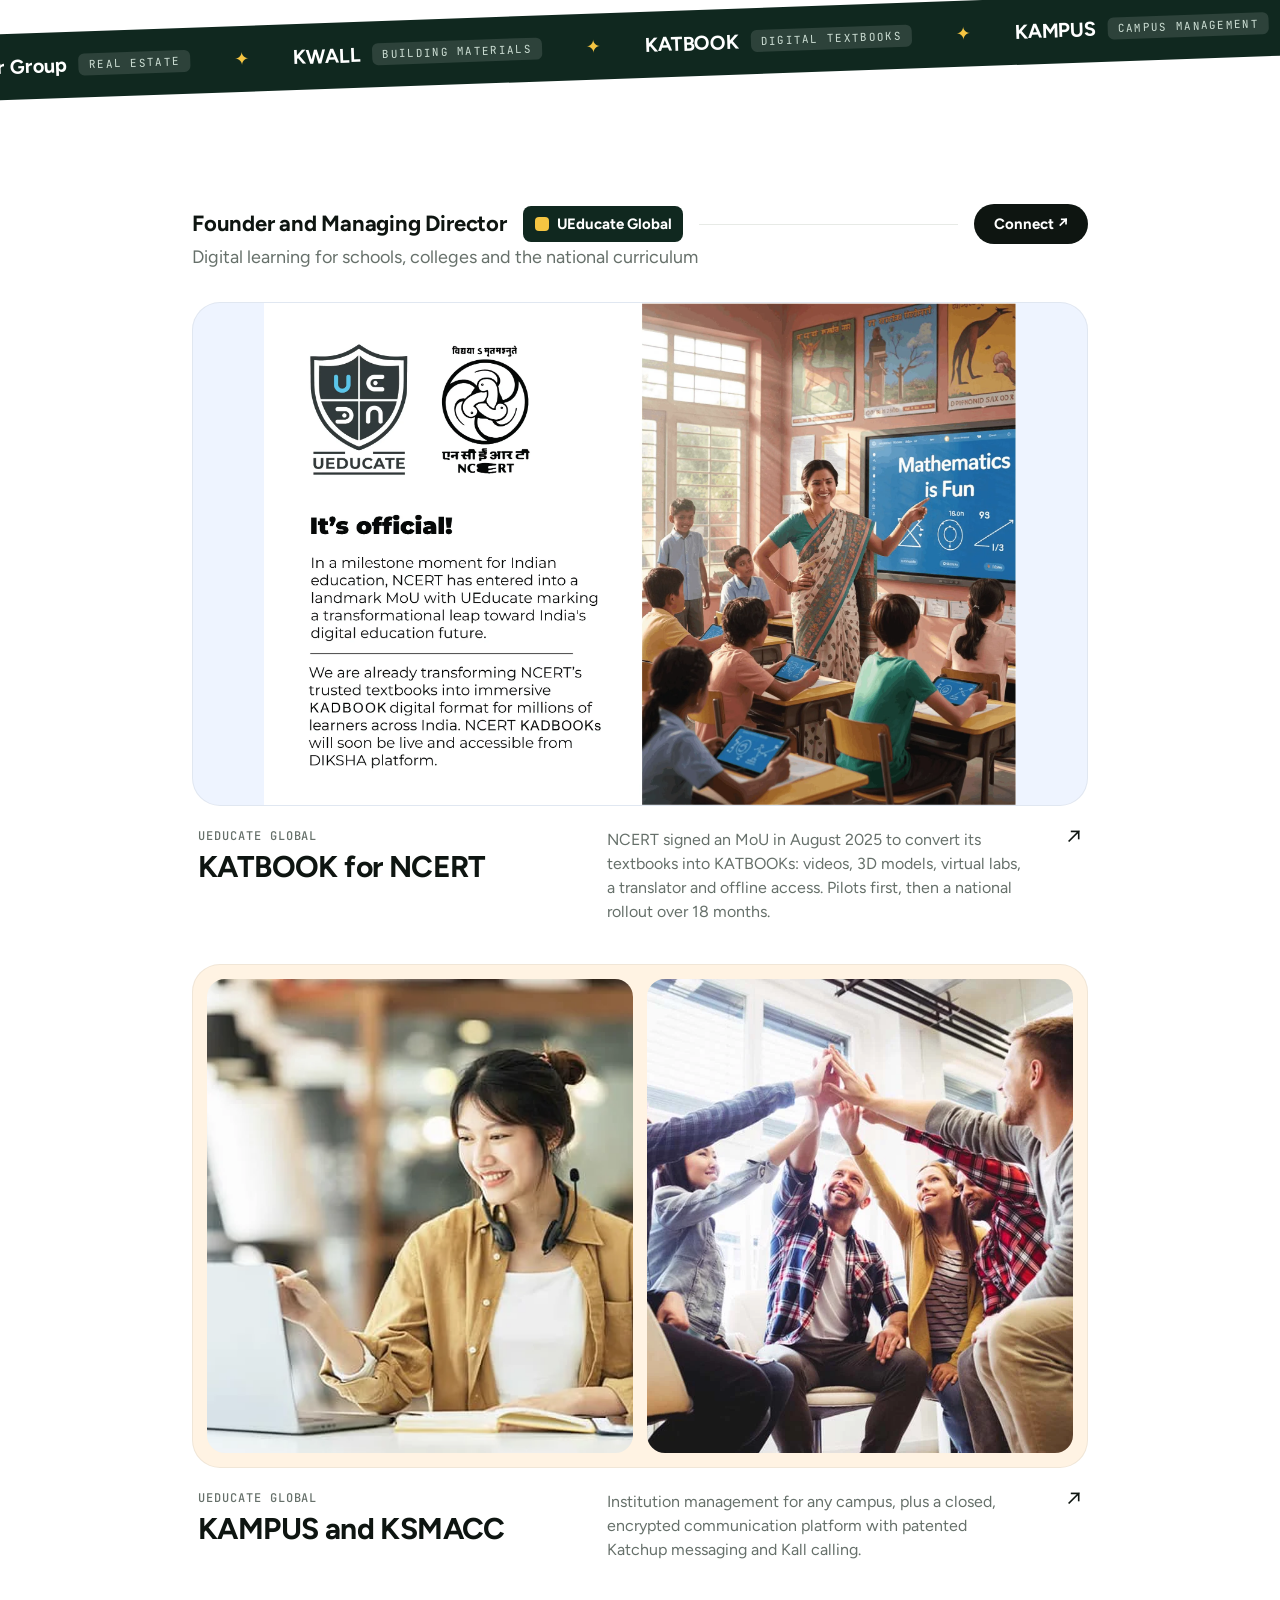
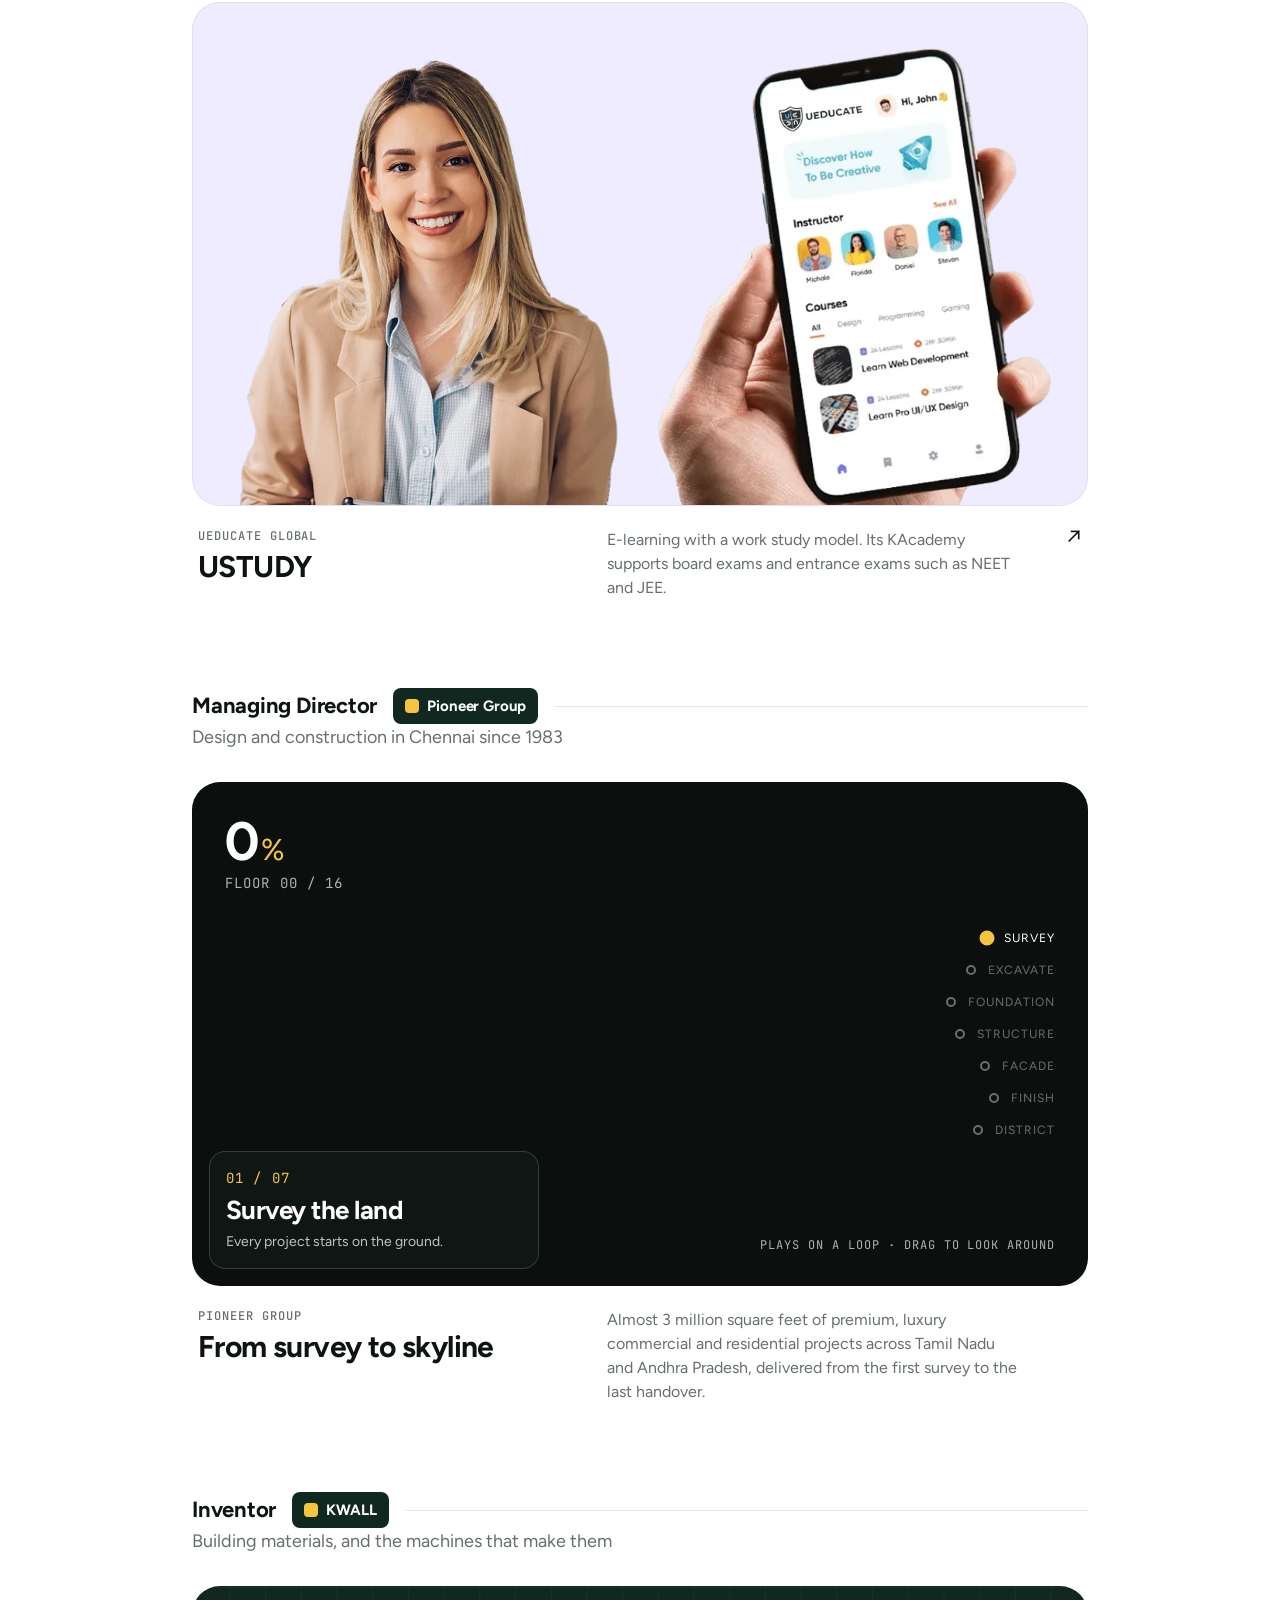
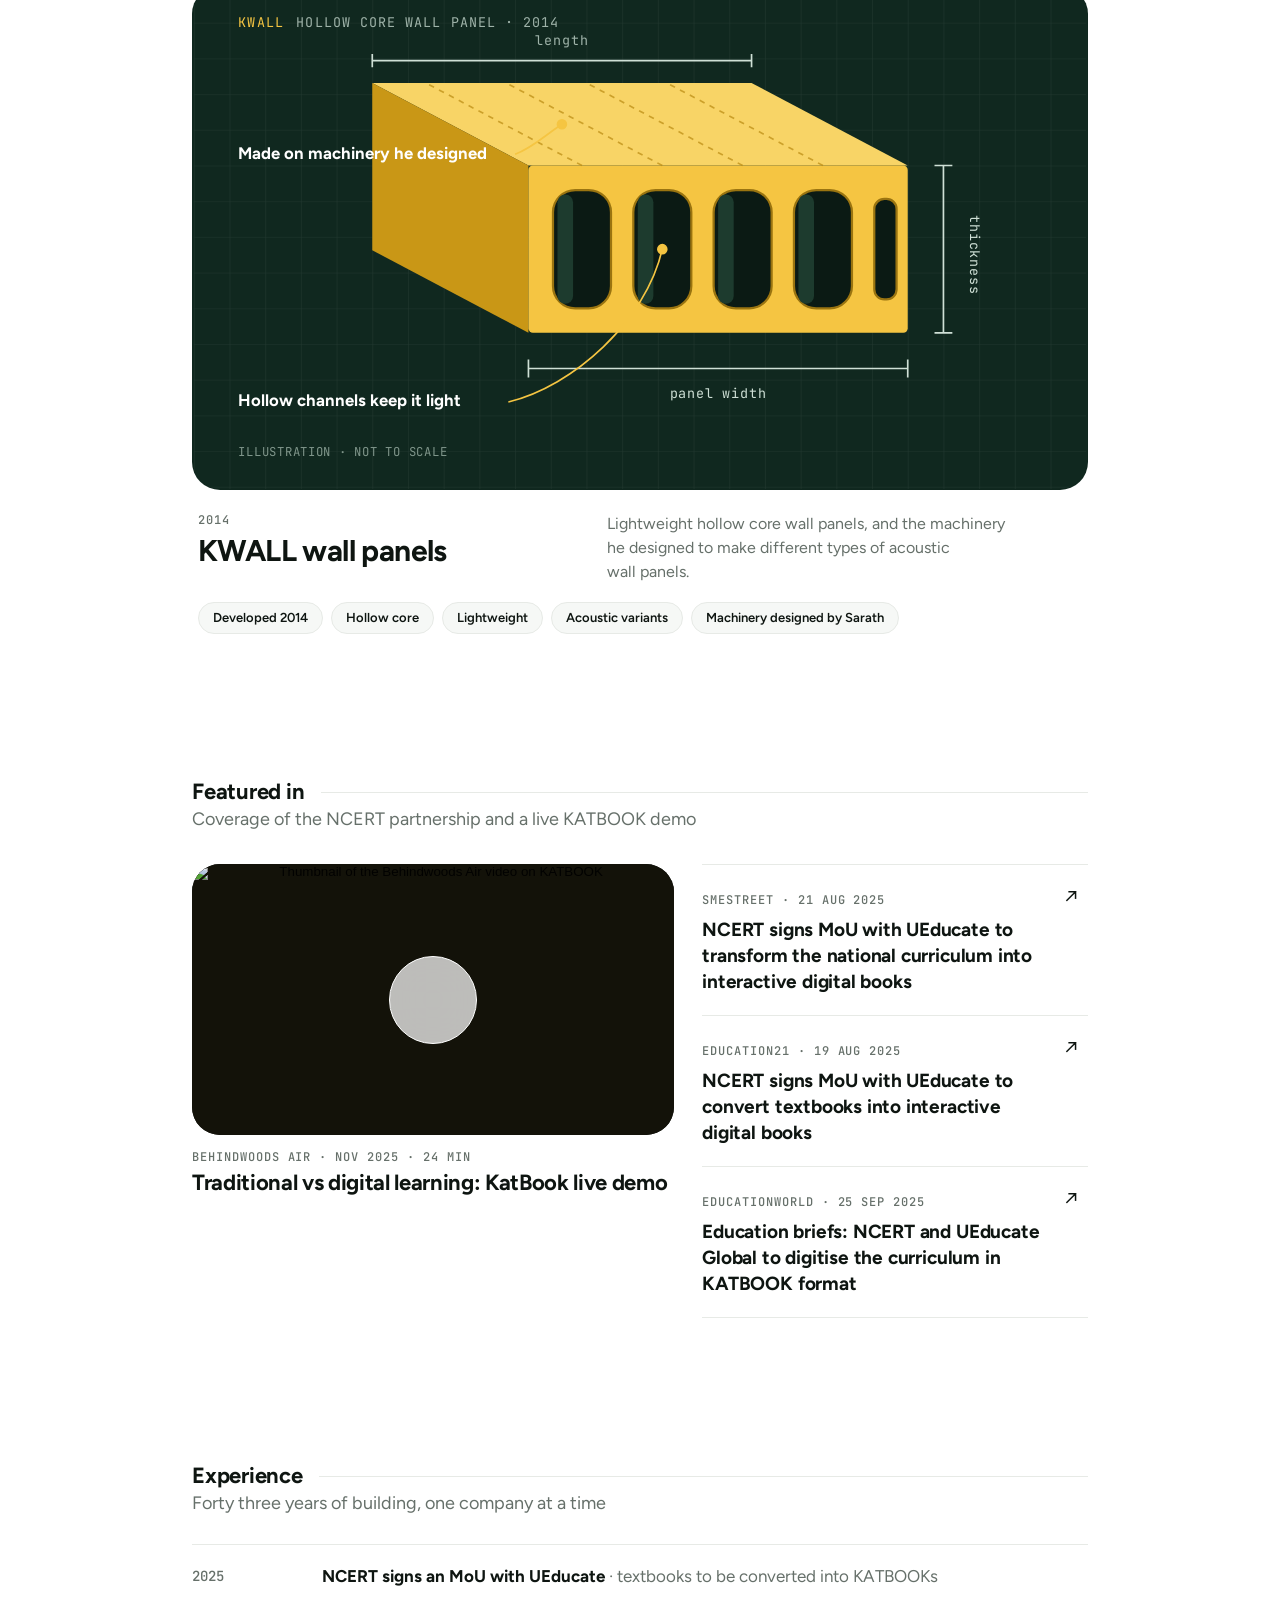
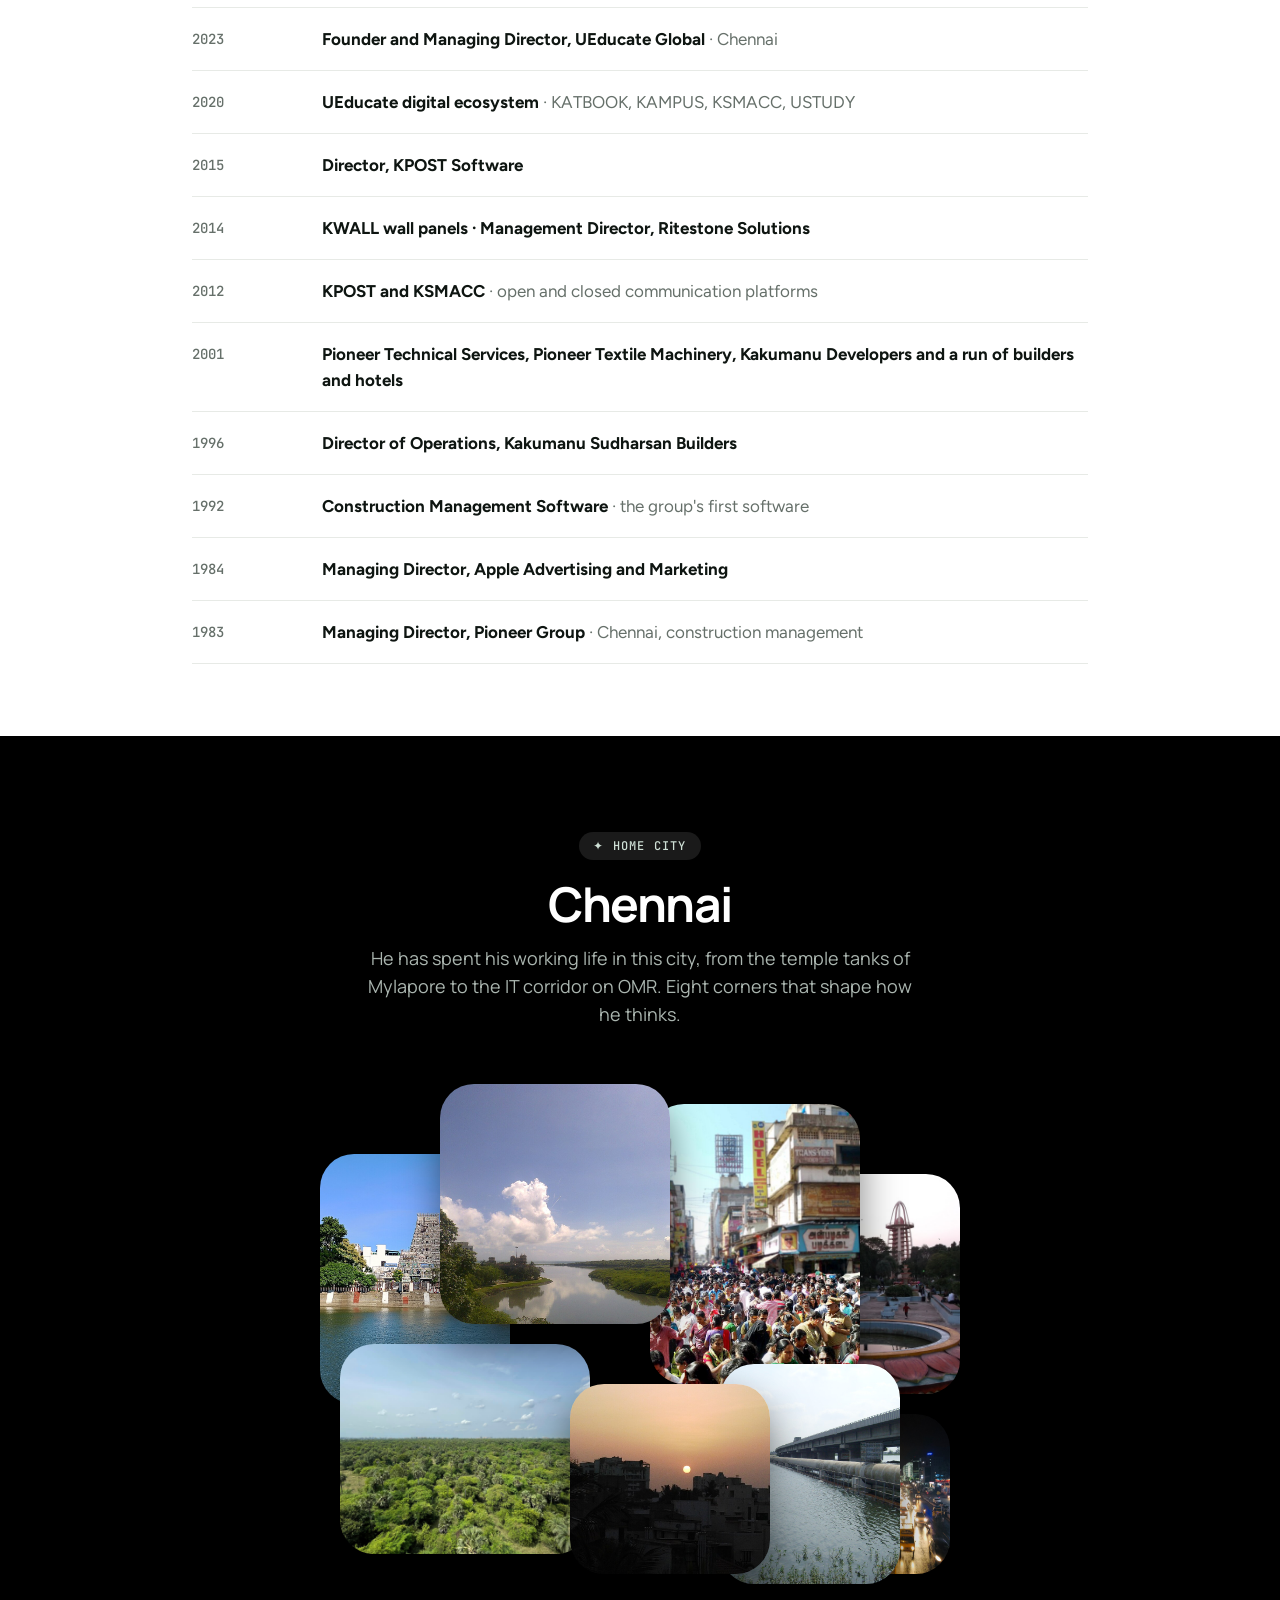
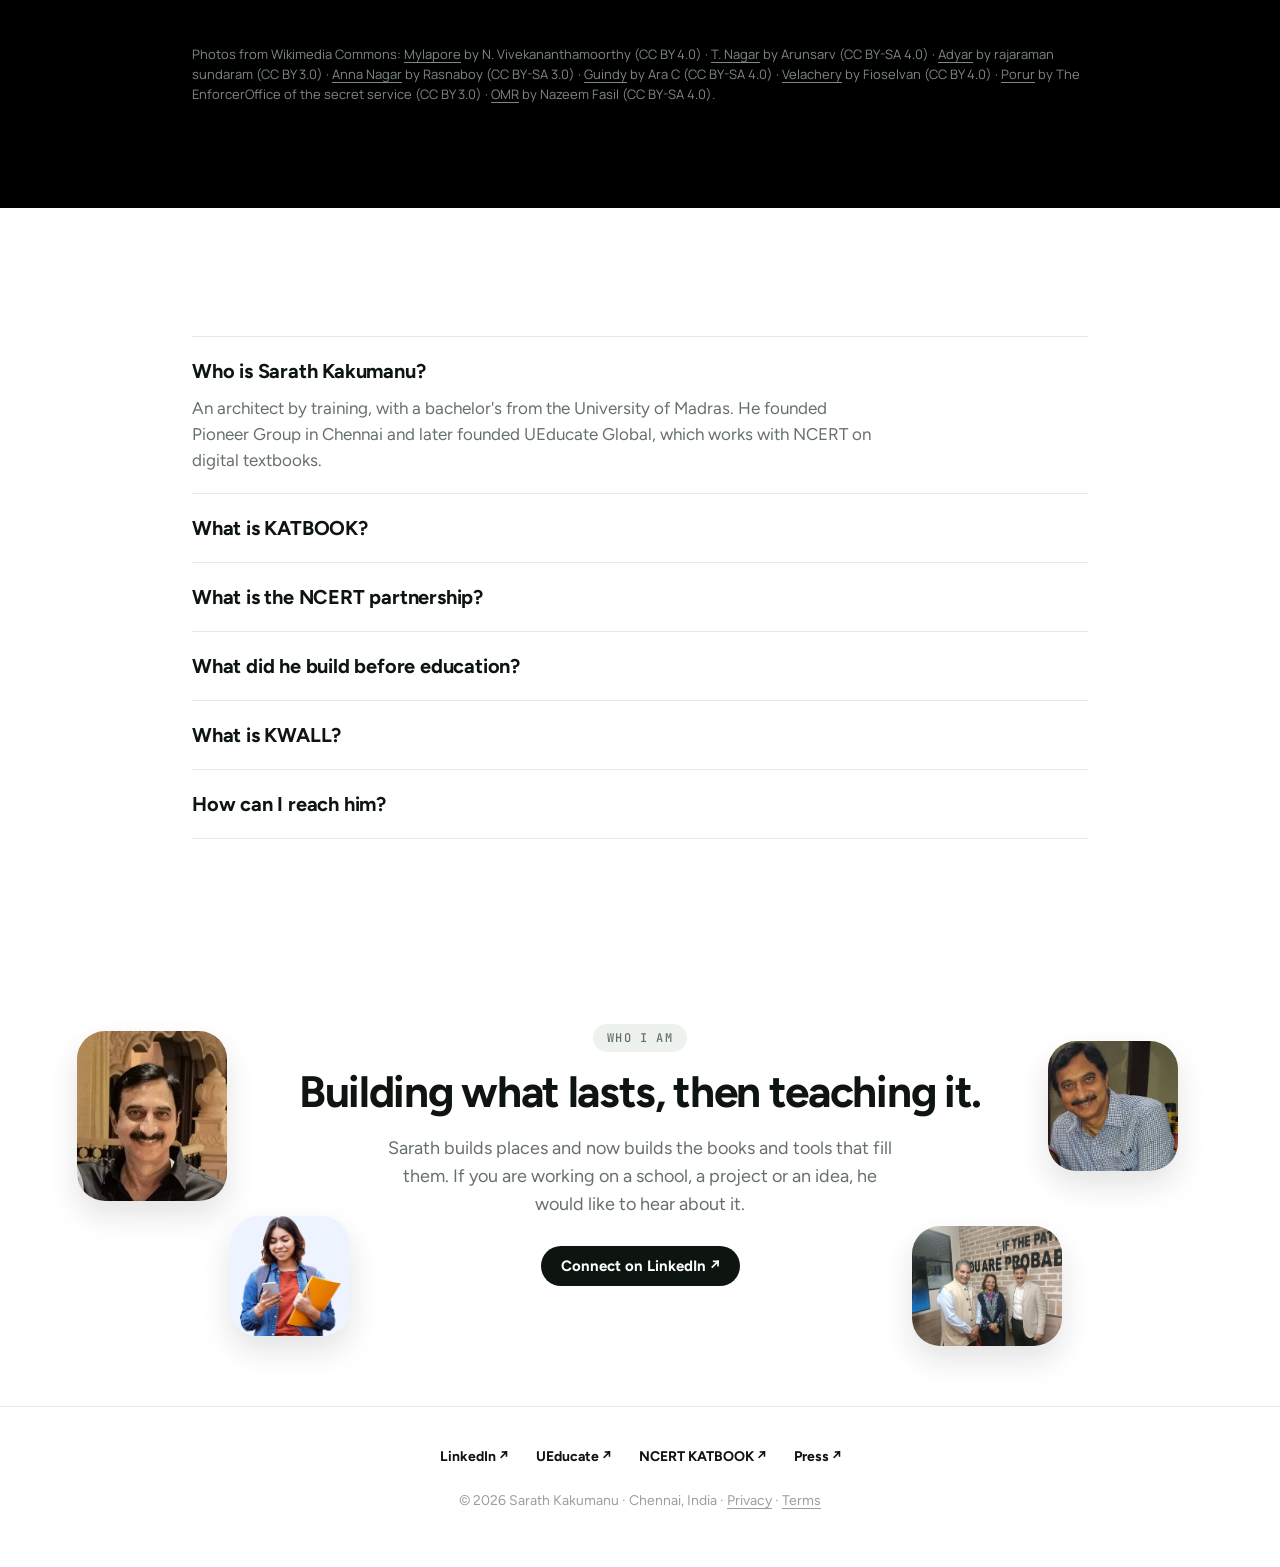
==== commit b4d56437: "Mobile: Chennai gallery grid and copy tweak Co-Authored-By: Claude Sonnet 5.5 <noreply@anthropic.com" ====
--- a/index.html
+++ b/index.html
@@ -227,7 +227,7 @@
   <div class="wrap-s" style="text-align:center">
     <span class="chip-s reveal">✦ Home city</span>
     <h2 class="reveal" style="--d:60ms">Chennai</h2>
-    <p class="lead reveal" style="margin-inline:auto;--d:120ms">He has spent his working life in this city, from the temple tanks of Mylapore to the IT corridor on OMR. Eight corners that shape how he thinks. Hover a photo to see where it is.</p>
+    <p class="lead reveal" style="margin-inline:auto;--d:120ms">He has spent his working life in this city, from the temple tanks of Mylapore to the IT corridor on OMR. Eight corners that shape how he thinks.</p>
     <div class="stack"><figure class="s1 reveal" style="--d:0ms"><img src="assets/places/mylapore.jpg" alt="Kapaleeshwarar Temple and its tank in Mylapore, Chennai" loading="lazy"><figcaption>Mylapore</figcaption></figure><figure class="s2 reveal" style="--d:60ms"><img src="assets/places/adyar.jpg" alt="Adyar river estuary, Chennai" loading="lazy"><figcaption>Adyar</figcaption></figure><figure class="s3 reveal" style="--d:120ms"><img src="assets/places/tnagar.jpg" alt="Crowded shopping street in T. Nagar, Chennai" loading="lazy"><figcaption>T. Nagar</figcaption></figure><figure class="s4 reveal" style="--d:180ms"><img src="assets/places/annanagar.jpg" alt="Anna Nagar Tower Park, Chennai" loading="lazy"><figcaption>Anna Nagar</figcaption></figure><figure class="s5 reveal" style="--d:240ms"><img src="assets/places/guindy.jpg" alt="Green canopy of Guindy National Park, Chennai" loading="lazy"><figcaption>Guindy</figcaption></figure><figure class="s6 reveal" style="--d:300ms"><img src="assets/places/velachery.jpg" alt="Sunset over Velachery, Chennai" loading="lazy"><figcaption>Velachery</figcaption></figure><figure class="s7 reveal" style="--d:360ms"><img src="assets/places/porur.jpg" alt="Porur lake and flyover, Chennai" loading="lazy"><figcaption>Porur</figcaption></figure><figure class="s8 reveal" style="--d:420ms"><img src="assets/places/omr.jpg" alt="Evening traffic on Old Mahabalipuram Road, Chennai" loading="lazy"><figcaption>OMR</figcaption></figure></div>
     <p class="credits" style="margin-inline:auto;text-align:left">Photos from Wikimedia Commons: <a href="https://commons.wikimedia.org/wiki/File:Kapaleeshwarar_Temple,_Mylapore,_Chennai,_India.jpg" target="_blank" rel="noopener">Mylapore</a> by N. Vivekananthamoorthy (CC BY 4.0) · <a href="https://commons.wikimedia.org/wiki/File:Diwali_Urban_Shopping,_Thiyagaraja_Nagar,_Chennai.jpg" target="_blank" rel="noopener">T. Nagar</a> by Arunsarv (CC BY-SA 4.0) · <a href="https://commons.wikimedia.org/wiki/File:River_adyar_estuary,chennai,tamilnadu_-_panoramio.jpg" target="_blank" rel="noopener">Adyar</a> by rajaraman sundaram (CC BY 3.0) · <a href="https://commons.wikimedia.org/wiki/File:Anna_Nagar_Tower_Park_From_Entrance_20Jan2013.jpg" target="_blank" rel="noopener">Anna Nagar</a> by Rasnaboy (CC BY-SA 3.0) · <a href="https://commons.wikimedia.org/wiki/File:View_of_Guindy_National_Park,_Chennai.png" target="_blank" rel="noopener">Guindy</a> by Ara C (CC BY-SA 4.0) · <a href="https://commons.wikimedia.org/wiki/File:Sunset_at_Velachery_Chennai.jpg" target="_blank" rel="noopener">Velachery</a> by Fioselvan (CC BY 4.0) · <a href="https://commons.wikimedia.org/wiki/File:Porur_Lake_and_flyover.jpg" target="_blank" rel="noopener">Porur</a> by The EnforcerOffice of the secret service (CC BY 3.0) · <a href="https://commons.wikimedia.org/wiki/File:Rajiv_Gandhi_IT_Expressway(OMR).jpg" target="_blank" rel="noopener">OMR</a> by Nazeem Fasil (CC BY-SA 4.0).</p>
   </div>
